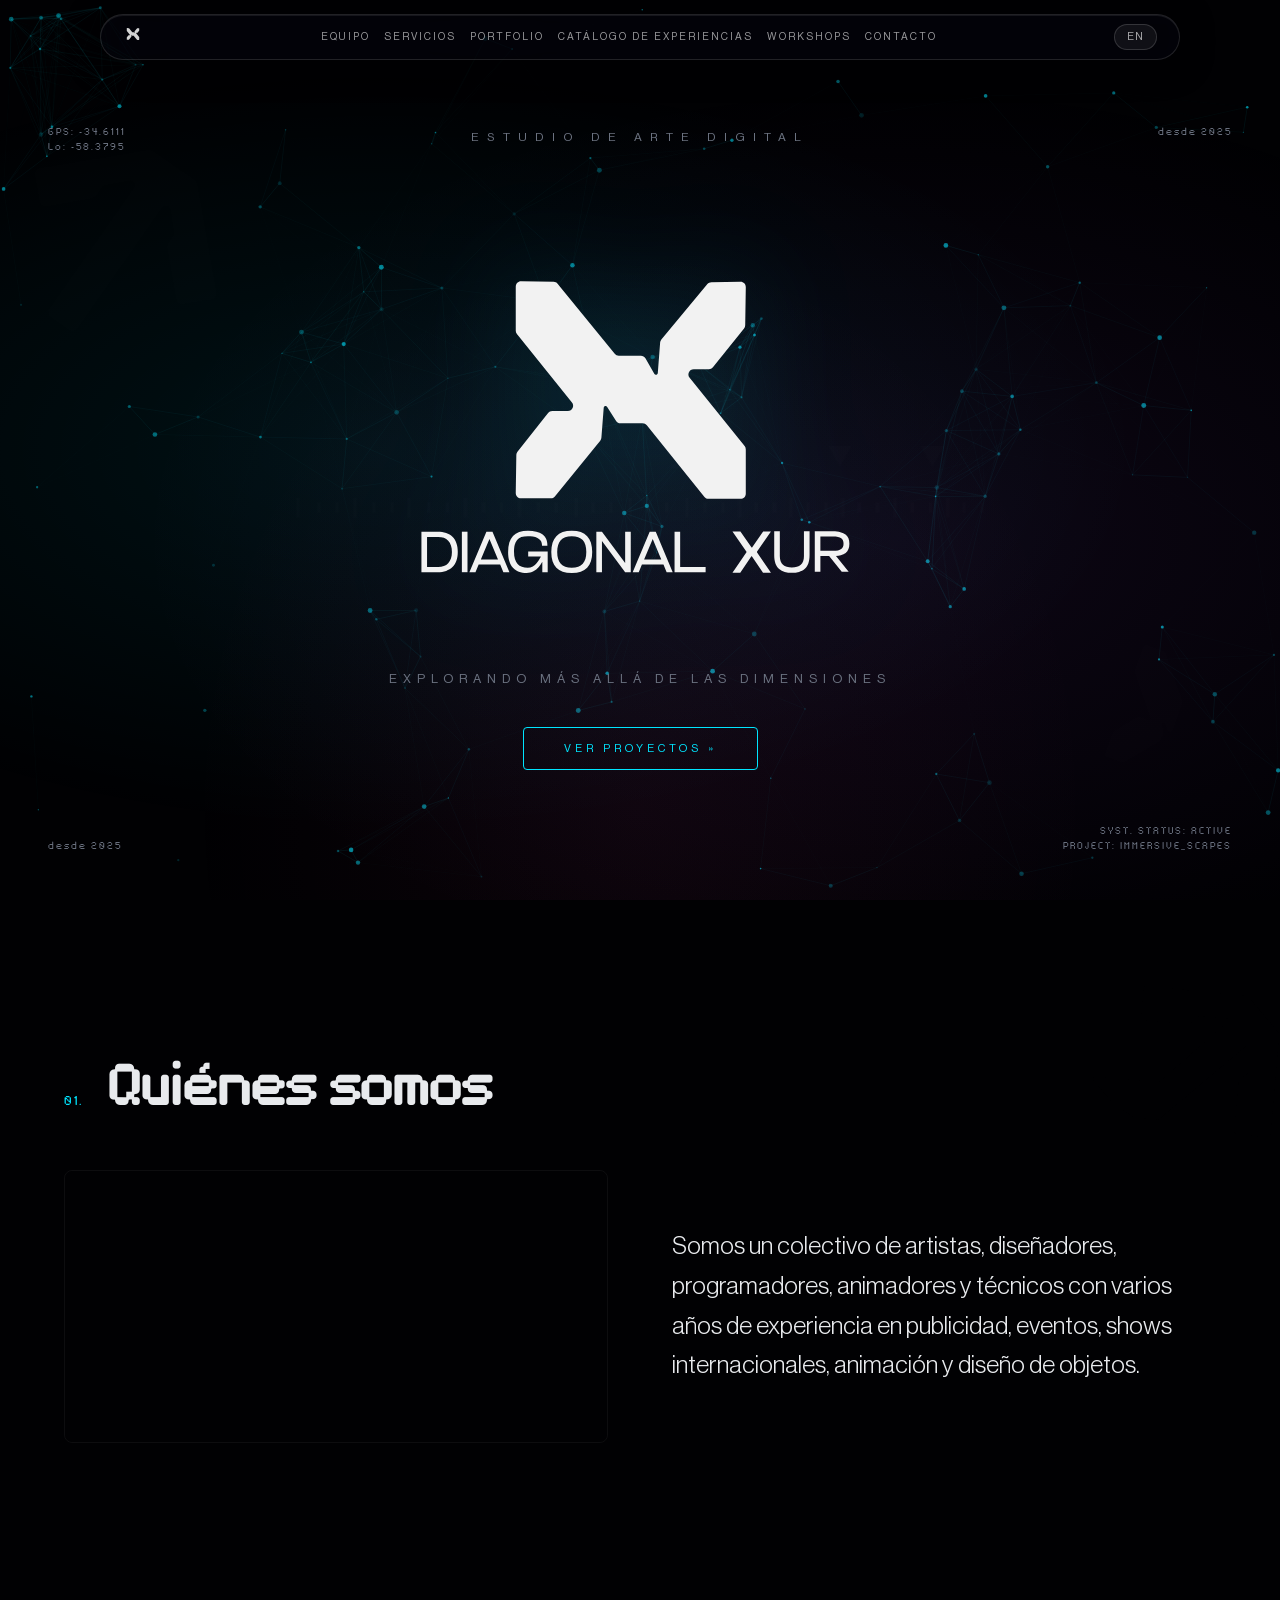
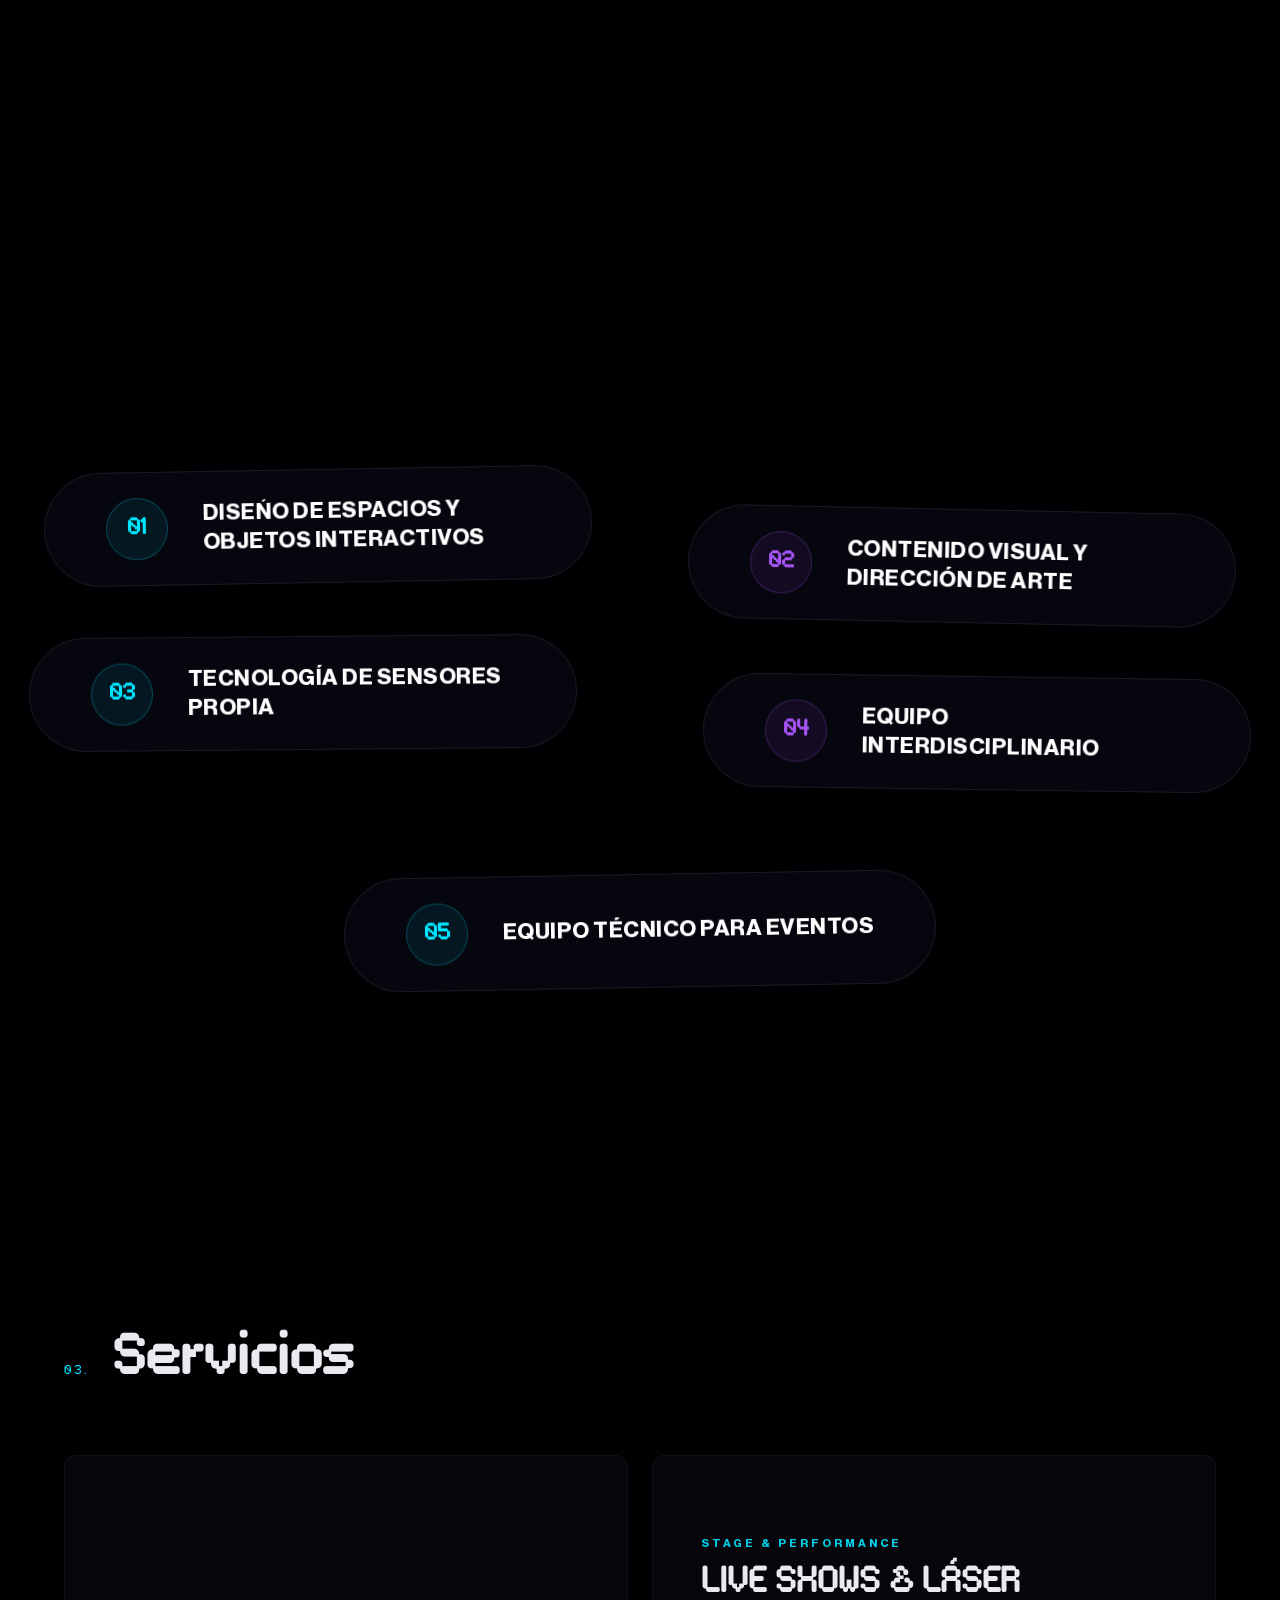
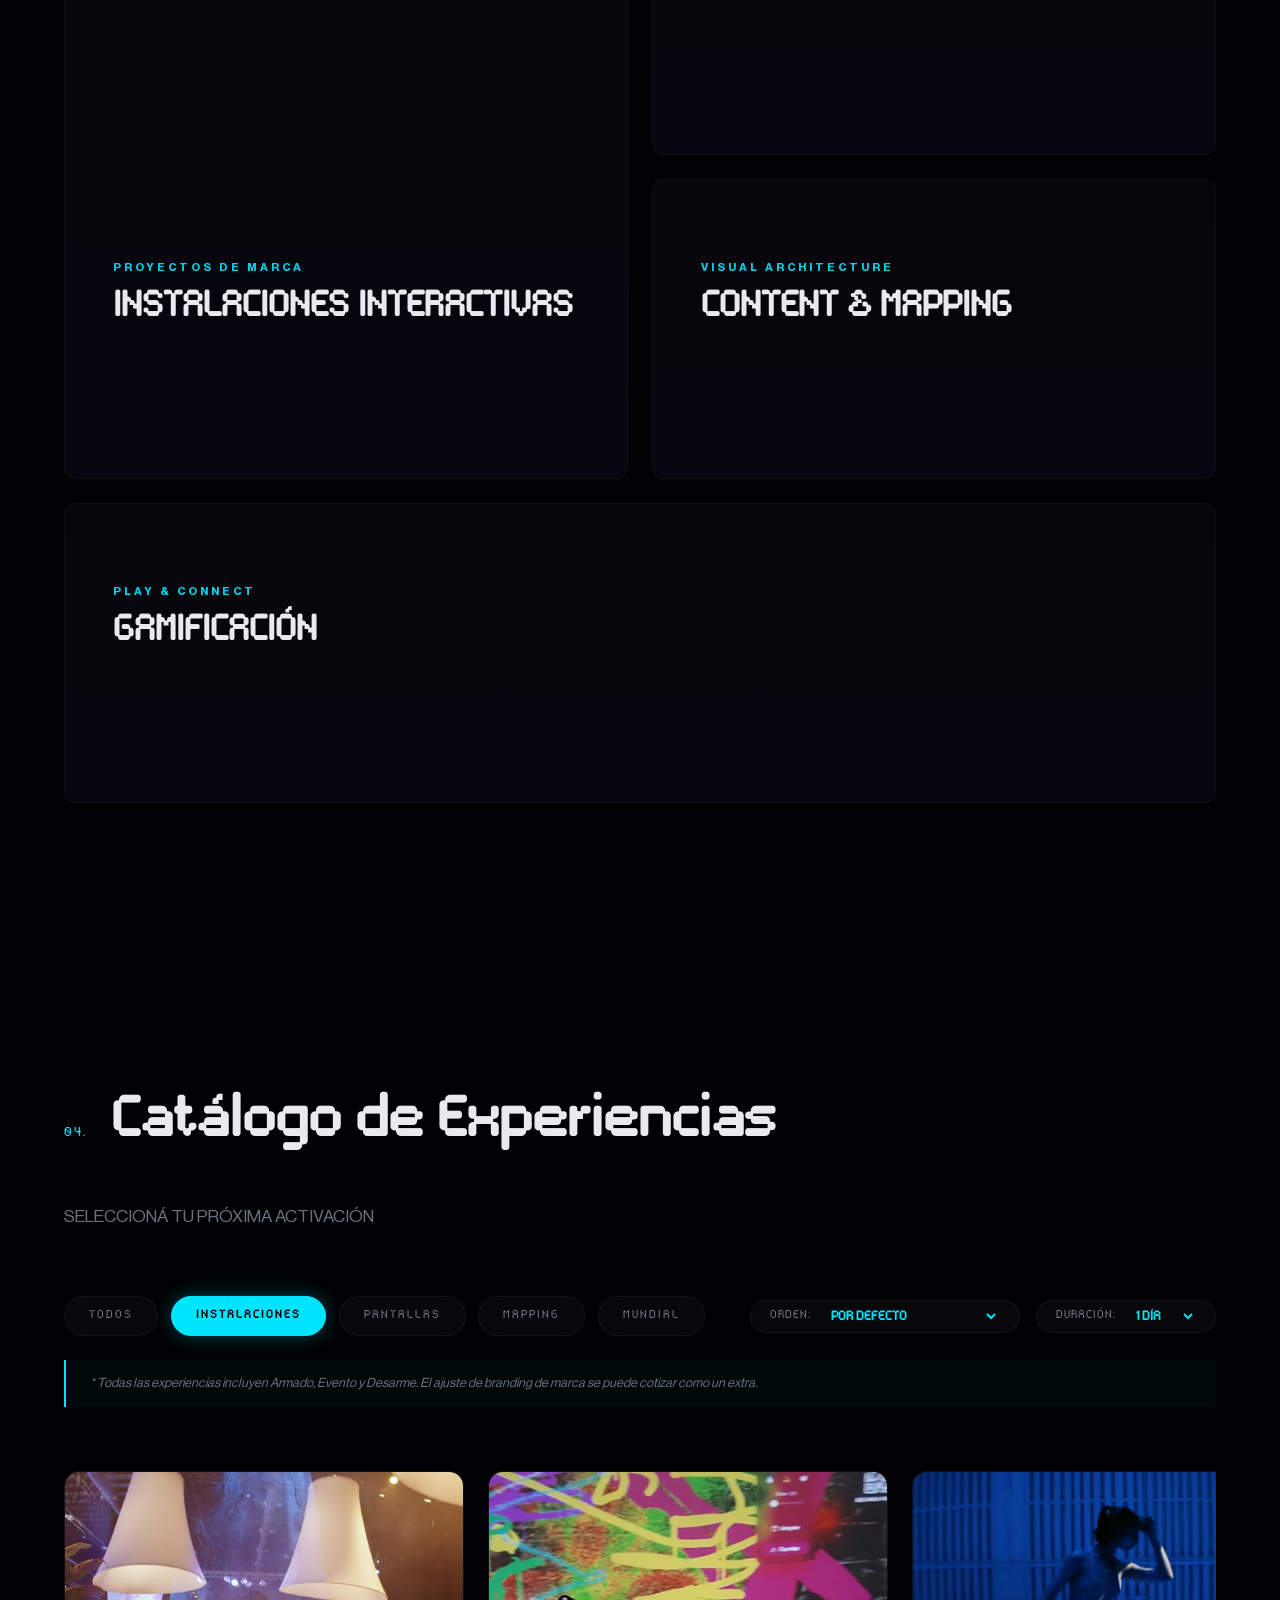
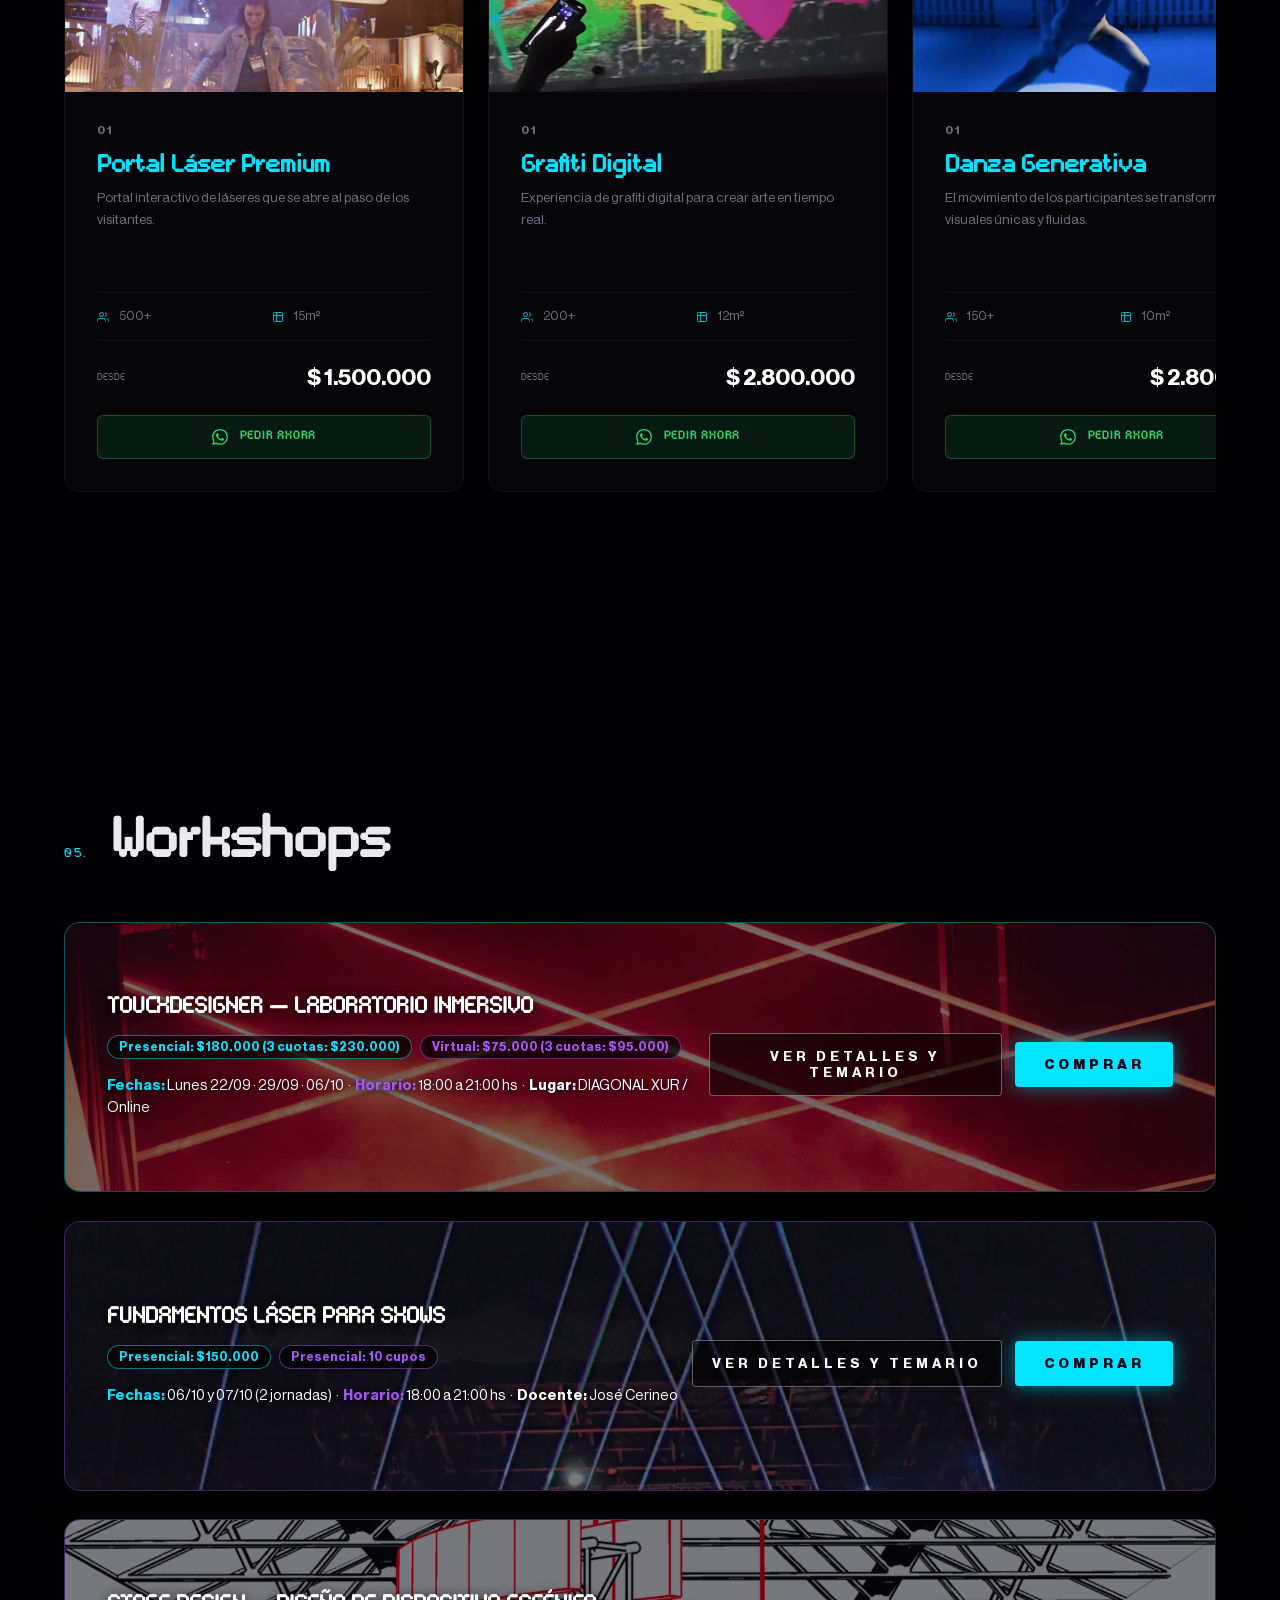
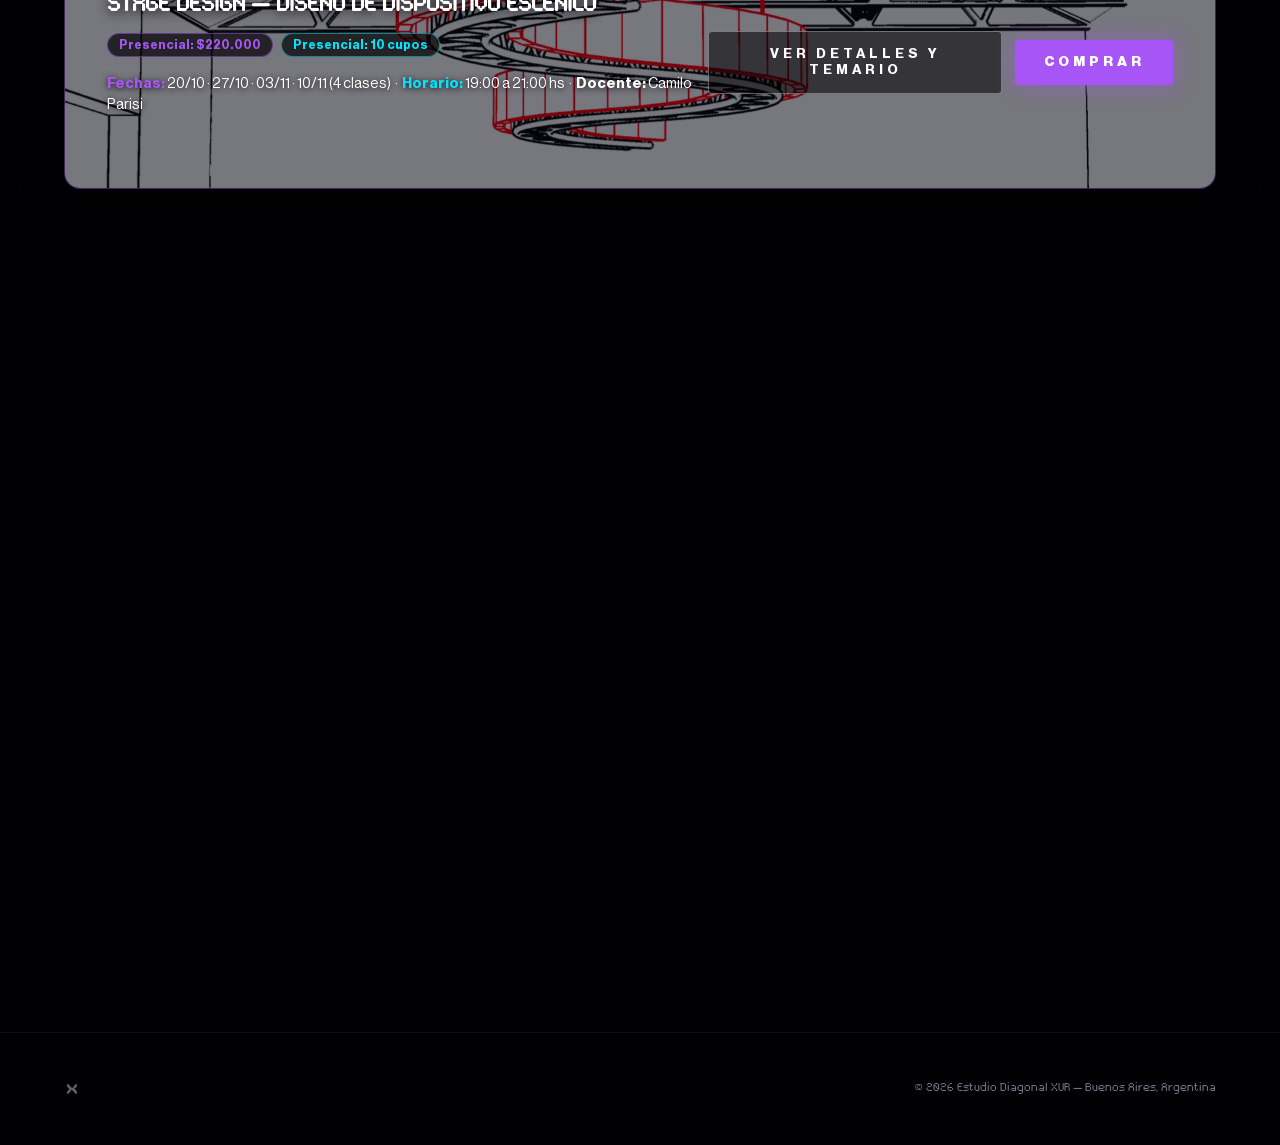
==== index.html @ adb9a9f6 "Redirect /workshops to main #workshops section and update payment & gallery details" ====
<!DOCTYPE html>
<html lang="es">
<head>
    <meta charset="UTF-8">
    <meta name="viewport" content="width=device-width, initial-scale=1.0, maximum-scale=1.0, user-scalable=no">
    <title>XUR | Estudio Diagonal 2026</title>
    <meta name="description" content="Estudio Diagonal XUR - Diseñamos experiencias inmersivas que integran arte, tecnología y luz.">
    <link rel="stylesheet" href="style.css">
    <!-- Lenis smooth scroll -->
    <script src="https://cdn.jsdelivr.net/npm/@studio-freight/lenis@1.0.42/dist/lenis.min.js"></script>
    <!-- GSAP + ScrollTrigger -->
    <script src="https://cdn.jsdelivr.net/npm/gsap@3.12.5/dist/gsap.min.js"></script>
    <script src="https://cdn.jsdelivr.net/npm/gsap@3.12.5/dist/ScrollTrigger.min.js"></script>
</head>
<body>
    <!-- Canvas de Partículas -->
    <canvas id="particles"></canvas>

    <!-- Botón oculto vista mobile (tecla M) -->
    <button id="mobile-preview-btn" title="Vista Mobile [M]" aria-label="Toggle mobile preview">📱</button>

    <!-- Navbar Glass -->
    <nav class="navbar">
        <a href="#hero" class="nav-logo">
            <img src="/assets/logo-xur.svg" alt="XUR" class="nav-logo-img">
        </a>
        <div class="nav-links" id="nav-links">
            <a href="#quienes-somos" data-i18n="nav-about">Quiénes somos</a>
            <a href="#que-hacemos" data-i18n="nav-services">Servicios</a>
            <a href="#servicios-detail" data-i18n="nav-portfolio">Portfolio</a>
            <a href="#catalogo" data-i18n="catalog-title">Catálogo</a>
            <a href="#workshops" data-i18n="nav-workshops">Workshops</a>
            <a href="#contacto" data-i18n="nav-contact">Contacto</a>
        </div>
        <div class="nav-right">
            <button id="lang-btn" class="lang-btn">EN</button>
            <button class="hamburger" id="hamburger" aria-label="Menú">
                <span></span><span></span><span></span>
            </button>
        </div>
    </nav>

    <!-- HERO -->
    <header class="hero" id="hero">
        <div class="hero-overlay"></div>
        <!-- Grafismos decorativos -->
        <img src="assets/grafismos/diagonal logos-elementos blanco-05.png" class="grafismo grafismo-hero-tl" alt="" aria-hidden="true">
        <img src="assets/grafismos/diagonal logos-elementos blanco-08.png" class="grafismo grafismo-hero-br" alt="" aria-hidden="true">
        <img src="assets/grafismos/diagonal logos-elementos blanco-10.png" class="grafismo grafismo-hero-ruler" alt="" aria-hidden="true">
        <div class="hero-hud top-left">
            <span class="hud-label">GPS: -34.6111</span>
            <span class="hud-label">Lo: -58.3795</span>
        </div>
        <div class="hero-hud top-right">
            <span class="hud-label">desde 2025</span>
        </div>
        <div class="hero-center">
            <span class="hero-subtitle" data-i18n="hero-subtitle">DIGITAL ART STUDIO</span>
            <img src="assets/logos-xur-blanco-02.svg" alt="XUR Logo" class="hero-logo">
            <p class="hero-tagline" data-i18n="hero-tagline">EXPLORING BEYOND DIMENSIONS</p>
            <a href="#quienes-somos" class="cta-btn" data-i18n="hero-cta">VER PROYECTOS »</a>
        </div>
        <div class="hero-hud bottom-left">
            <span class="hud-label">desde 2025</span>
        </div>
        <div class="hero-hud bottom-right">
            <span class="hud-label">SYST. STATUS: ACTIVE</span>
            <span class="hud-label">PROJECT: IMMERSIVE_SCAPES</span>
        </div>
    </header>

    <!-- 01. QUIENES SOMOS -->
    <section id="quienes-somos" class="reveal" style="position:relative; overflow:hidden;">
        <img src="assets/grafismos/diagonal logos-elementos blanco-06.png" class="grafismo grafismo-section-tr" alt="" aria-hidden="true">
        <div class="section-header">
            <span class="section-num">01.</span>
            <h2 data-i18n="team-title">Quiénes somos</h2>
        </div>
        <div class="team-hero">
            <video src="/assets/video/ARMADO DIAGONAL XUR_LA RURAL_2-min.mp4" autoplay loop muted playsinline class="team-photo"></video>
            <div class="team-intro">
                <p class="section-intro" data-i18n="team-intro">Somos un colectivo de artistas, diseñadores, programadores, animadores y técnicos con varios años de experiencia en publicidad, eventos, shows internacionales, animación y diseño de objetos.</p>
            </div>
        </div>

    </section>

    <!-- 02. QUÉ HACEMOS -->
    <section id="que-hacemos" class="reveal" style="position:relative; overflow:hidden;">
        <img src="assets/grafismos/diagonal logos-elementos blanco-07.png" class="grafismo grafismo-section-bl" alt="" aria-hidden="true">
        <div class="section-header">
            <span class="section-num">02.</span>
            <h2 data-i18n="what-title">Qué hacemos</h2>
        </div>
        <p class="large-statement" style="max-width: 850px; font-size: 1.15rem; line-height: 1.6; color: #ddd; margin-bottom: 2.2rem;" data-i18n="what-statement">Diseñamos y desarrollamos experiencias inmersivas que integran arte, tecnología y luz, transformando la percepción del espacio y generando interacción significativa con el público.</p>

        <style>
            .capabilities-grid {
                display: grid;
                grid-template-columns: repeat(2, 1fr);
                gap: 4rem 3.5rem;
                max-width: 1300px;
                margin-top: 4.5rem;
                padding-bottom: 3.5rem;
            }

            .cap-card {
                position: relative;
                background: rgba(12, 12, 28, 0.5);
                border: 1px solid rgba(255, 255, 255, 0.08);
                border-radius: 100px;
                padding: 1.55rem 3.8rem;
                display: flex;
                align-items: center;
                gap: 2.2rem;
                overflow: hidden;
                backdrop-filter: blur(12px);
                transition: transform 0.5s cubic-bezier(0.16, 1, 0.3, 1), border-color 0.4s ease, box-shadow 0.4s ease;
                cursor: default;
                box-shadow: 0 8px 32px rgba(0, 0, 0, 0.3);
                width: fit-content;
                max-width: 100%;
            }

            /* 2 - 2 - 1 grid alignment */
            .cap-card:nth-child(odd):not(:nth-child(5)) {
                justify-self: end;
            }
            .cap-card:nth-child(even) {
                justify-self: start;
            }
            .cap-card:nth-child(5) {
                grid-column: span 2;
                justify-self: center;
            }

            /* Scattered organic offsets with more spacing */
            .cap-card:nth-child(1) {
                transform: translateX(-20px) translateY(-15px) rotate(-1deg);
            }
            .cap-card:nth-child(2) {
                transform: translateX(20px) translateY(25px) rotate(1.2deg);
            }
            .cap-card:nth-child(3) {
                transform: translateX(-35px) translateY(-25px) rotate(-0.5deg);
            }
            .cap-card:nth-child(4) {
                transform: translateX(35px) translateY(15px) rotate(0.8deg);
            }
            .cap-card:nth-child(5) {
                transform: translateY(35px) rotate(-1deg);
            }

            /* Scanner line sweep effect */
            .cap-card::before {
                content: '';
                position: absolute;
                top: 0;
                left: -100%;
                width: 100%;
                height: 100%;
                background: linear-gradient(90deg, transparent, rgba(0, 229, 255, 0.18), transparent);
                transition: left 0.7s ease;
            }

            .cap-card:hover::before {
                left: 100%;
            }

            .cap-card:hover {
                transform: translateY(-20px) scale(1.03) rotate(0deg) !important;
                border-color: rgba(0, 229, 255, 0.45);
                box-shadow: 0 15px 35px rgba(0, 229, 255, 0.18), inset 0 0 15px rgba(0, 229, 255, 0.05);
                z-index: 10;
            }

            .cap-card:nth-child(even):hover {
                border-color: rgba(168, 85, 247, 0.45);
                box-shadow: 0 15px 35px rgba(168, 85, 247, 0.18), inset 0 0 15px rgba(168, 85, 247, 0.05);
            }

            .cap-num {
                font-family: var(--font-mono);
                font-size: 1.4rem;
                font-weight: 700;
                color: #00e5ff;
                width: 62px;
                height: 62px;
                border-radius: 50%;
                background: rgba(0, 229, 255, 0.08);
                border: 1px solid rgba(0, 229, 255, 0.25);
                display: flex;
                align-items: center;
                justify-content: center;
                flex-shrink: 0;
                transition: transform 0.3s ease, background 0.3s ease;
            }

            .cap-card:nth-child(even) .cap-num {
                color: #a855f7;
                background: rgba(168, 85, 247, 0.08);
                border-color: rgba(168, 85, 247, 0.25);
            }

            .cap-card:hover .cap-num {
                transform: scale(1.1);
            }

            .cap-text {
                font-size: 1.4rem;
                font-weight: 600;
                color: #ffffff;
                letter-spacing: 0.5px;
                text-transform: uppercase;
                line-height: 1.3;
                z-index: 1;
            }

            .cap-icon-glow {
                position: absolute;
                right: -20px;
                bottom: -20px;
                width: 80px;
                height: 80px;
                border-radius: 50%;
                background: radial-gradient(circle, rgba(0,229,255,0.15) 0%, transparent 70%);
                opacity: 0;
                transition: opacity 0.4s ease;
                pointer-events: none;
            }

            .cap-card:hover .cap-icon-glow {
                opacity: 1;
            }

            @media (max-width: 768px) {
                .capabilities-grid {
                    display: flex;
                    flex-direction: column;
                    align-items: stretch;
                    gap: 1.2rem;
                }
                .cap-card {
                    transform: none !important;
                    border-radius: 30px;
                    padding: 1.1rem 1.8rem;
                    width: auto !important;
                    justify-self: auto !important;
                }
                .cap-card:hover {
                    transform: translateY(-4px) !important;
                }
            }
        </style>

        <div class="capabilities-grid">
            <div class="cap-card">
                <span class="cap-num">01</span>
                <span class="cap-text" data-i18n="cap-1-title">Diseño de espacios y objetos interactivos</span>
                <div class="cap-icon-glow"></div>
            </div>
            <div class="cap-card">
                <span class="cap-num">02</span>
                <span class="cap-text" data-i18n="cap-2-title">Contenido visual y dirección de arte</span>
                <div class="cap-icon-glow" style="background: radial-gradient(circle, rgba(168,85,247,0.2) 0%, transparent 70%);"></div>
            </div>
            <div class="cap-card">
                <span class="cap-num">03</span>
                <span class="cap-text" data-i18n="cap-3-title">Tecnología de sensores propia</span>
                <div class="cap-icon-glow"></div>
            </div>
            <div class="cap-card">
                <span class="cap-num">04</span>
                <span class="cap-text" data-i18n="cap-5-title">Equipo interdisciplinario</span>
                <div class="cap-icon-glow" style="background: radial-gradient(circle, rgba(168,85,247,0.2) 0%, transparent 70%);"></div>
            </div>
            <div class="cap-card">
                <span class="cap-num">05</span>
                <span class="cap-text" data-i18n="cap-6-title">Equipo técnico para eventos</span>
                <div class="cap-icon-glow"></div>
            </div>
        </div>
    </section>

    <!-- 03. SERVICIOS (BENTO GRID) -->
    <section id="servicios-detail" class="reveal" style="position:relative; overflow:hidden;">
        <img src="assets/grafismos/diagonal logos-elementos blanco-05.png" class="grafismo grafismo-section-tr" alt="" aria-hidden="true">
        <div class="section-header">
            <span class="section-num">03.</span>
            <h2 data-i18n="services-title">Servicios</h2>
        </div>
        
        <div class="services-bento">
            <!-- Item 1: Experiencias Interactivas (Large) -->
            <div class="bento-card bento-large interactive-bg" data-project="interactiva">
                <div class="bento-content">
                    <span class="bento-tag" data-i18n="bento-1-tag">PROYECTOS DE MARCA</span>
                    <h3 data-i18n="bento-1-title">INSTALACIONES<br>INTERACTIVAS</h3>
                    <p data-i18n="bento-1-desc">Tótems, pisos sensibles y gamificación para activaciones de alto impacto.</p>
                </div>
                <div class="bento-media">
                    <video src="/assets/video/sevicios/Instalaciones Interactivas/EVENTO DIAGONAL XUR_LA RURAL-min.mp4" autoplay loop muted playsinline></video>
                </div>
            </div>

            <!-- Item 2: Live Shows (Medium) -->
            <div class="bento-card live-bg" data-project="live">
                <div class="bento-content">
                    <span class="bento-tag" data-i18n="bento-2-tag">STAGE & PERFORMANCE</span>
                    <h3 data-i18n="bento-2-title">LIVE SHOWS & LÁSER</h3>
                    <p data-i18n="bento-2-desc">VJ Sets, shows de láser sincronizado y estructuras cinéticas.</p>
                </div>
                <div class="bento-media">
                    <video src="/assets/video/sevicios/wow momet sincro laser AV/07_SL_03-min.mp4" autoplay loop muted playsinline></video>
                </div>
            </div>

            <!-- Item 3: Content Design (Medium) -->
            <div class="bento-card content-bg" data-project="mapping">
                <div class="bento-content">
                    <span class="bento-tag" data-i18n="bento-3-tag">VISUAL ARCHITECTURE</span>
                    <h3 data-i18n="bento-3-title">CONTENT & MAPPING</h3>
                    <p data-i18n="bento-3-desc">Dirección de arte y 3D Mapping sobre superficies complejas.</p>
                </div>
                <div class="bento-media">
                    <video src="/assets/video/sevicios/Mapping/04_M_01-min.mp4" autoplay loop muted playsinline></video>
                </div>
            </div>

            <!-- Item 4: Gamificación (Wide) -->
            <div class="bento-card bento-wide games-bg" data-project="games">
                <div class="bento-content">
                    <span class="bento-tag" data-i18n="bento-4-tag">PLAY & CONNECT</span>
                    <h3 data-i18n="bento-4-title">GAMIFICACIÓN</h3>
                    <p data-i18n="bento-4-desc">Juegos interactivos y dinámicas de competencia para marcas.</p>
                </div>
                <div class="bento-media">
                    <video src="/assets/video/sevicios/Juegos interactivos  gamificación/06_JI_02-min.mp4" autoplay loop muted playsinline></video>
                </div>
            </div>
        </div>

        <!-- Moodboard moved to end of document -->

    </section>

    <!-- 04. CATALOGO -->
    <section id="catalogo" class="catalog-section reveal">
        <div class="section-header">
            <span class="section-num">04.</span>
            <h2 data-i18n="catalog-title">Catálogo de Experiencias</h2>
        </div>
        <p class="section-intro" data-i18n="catalog-subtitle">SELECCIONÁ TU PRÓXIMA ACTIVACIÓN</p>
        
        <div class="catalog-controls">
            <div class="filter-group">
                <button class="filter-btn" data-filter="all">TODOS</button>
                <button class="filter-btn active" data-filter="01">INSTALACIONES</button>
                <button class="filter-btn" data-filter="03">PANTALLAS</button>
                <button class="filter-btn" data-filter="04">MAPPING</button>
                <button class="filter-btn" data-filter="mundial">MUNDIAL</button>
            </div>
            
            <div class="controls-right" style="display: flex; gap: 1rem; align-items: center; flex-wrap: wrap;">
                <div class="duration-control">
                    <label for="catalog-sort-select">ORDEN:</label>
                    <select id="catalog-sort-select" class="days-select">
                        <option value="default">POR DEFECTO</option>
                        <option value="popular">MÁS SOLICITADAS</option>
                        <option value="price-asc">PRECIO: DE MENOR A MAYOR</option>
                    </select>
                </div>
                <div class="duration-control">
                    <label for="catalog-days-select">DURACIÓN:</label>
                    <select id="catalog-days-select" class="days-select">
                        <option value="1">1 DÍA</option>
                        <option value="2">2 DÍAS</option>
                        <option value="3">3 DÍAS</option>
                        <option value="4">4 DÍAS</option>
                        <option value="5">5 DÍAS</option>
                        <option value="99">+5 DÍAS</option>
                    </select>
                </div>
            </div>
        </div>

        <div class="catalog-disclaimer">
            <p>* Todas las experiencias incluyen Armado, Evento y Desarme. El ajuste de branding de marca se puede cotizar como un extra.</p>
        </div>
        
        <div class="catalog-grid" id="catalog-render-grid">
            <!-- Poblamiento dinámico desde app.js -->
        </div>
    </section>

    <!-- 05. WORKSHOPS -->
    <section id="workshops" class="reveal">
        <div class="section-header">
            <span class="section-num">05.</span>
            <h2 data-i18n="workshops-title">Workshops</h2>
        </div>
        
        <style>
            .bento-workshops {
                display: flex;
                flex-direction: column;
                gap: 1.8rem;
                margin-top: 2rem;
            }
            .bento-card-item {
                position: relative;
                overflow: hidden;
                display: flex;
                flex-direction: row;
                justify-content: space-between;
                align-items: center;
                width: 100%;
                min-height: 270px;
                border-radius: 16px;
                background: rgba(10, 10, 26, 0.8);
                backdrop-filter: blur(12px);
                padding: 2.2rem 2.6rem;
                transition: transform 0.3s ease, border-color 0.3s ease, box-shadow 0.3s ease;
            }
            .bento-card-item:hover {
                transform: translateY(-4px);
            }
            .bento-prox-bg {
                position: absolute;
                top: 0;
                left: 0;
                width: 100%;
                height: 100%;
                background-size: cover;
                background-position: center;
                background-repeat: no-repeat;
                opacity: 0.45;
                z-index: 0;
                transition: opacity 0.4s ease, transform 0.5s ease;
            }
            .bento-card-item:hover .bento-prox-bg {
                opacity: 0.65;
                transform: scale(1.03);
            }
            .bento-card-content {
                position: relative;
                z-index: 2;
                display: flex;
                flex-direction: column;
                gap: 0.6rem;
                max-width: 68%;
            }
            .bento-card-footer {
                position: relative;
                z-index: 2;
                display: flex;
                gap: 0.8rem;
                align-items: center;
                min-width: 320px;
            }
            @media (max-width: 860px) {
                .bento-card-item {
                    flex-direction: column;
                    align-items: flex-start;
                    gap: 1.2rem;
                    padding: 1.5rem;
                    min-height: auto;
                }
                .bento-card-content {
                    max-width: 100%;
                }
                .bento-card-footer {
                    width: 100%;
                    min-width: unset;
                    flex-direction: column;
                }
                .bento-card-footer button {
                    width: 100%;
                }
            }
        </style>
        <div class="bento-workshops">

            <!-- Workshop 1 — TOUCHDESIGNER V2 -->
            <div class="team-card bento-card-item" style="border: 1px solid rgba(0,229,255,0.35); box-shadow: 0 12px 35px rgba(0,0,0,0.6);">
                <div class="card-glow" style="background: radial-gradient(circle at center, rgba(0,229,255,0.22) 0%, transparent 70%);"></div>
                <div class="bento-prox-bg" style="background-image: url('/assets/Material_workshop/workshop Touchdesigner/DISTORXION_MUTEK_04102025_@mirulucena-32-min.jpg');"></div>

                <div class="bento-card-content">
                    <h3 style="margin-bottom: 0.2rem; font-size: 1.4rem; line-height: 1.2; color: #ffffff; text-shadow: 0 2px 12px rgba(0,0,0,0.95); font-weight: 800;">TOUCHDESIGNER — LABORATORIO INMERSIVO</h3>
                    <div style="display: flex; gap: 0.5rem; flex-wrap: wrap; margin-bottom: 0.4rem;">
                        <span style="font-size: 0.76rem; padding: 0.25rem 0.7rem; border-radius: 20px; border: 1px solid rgba(0,229,255,0.5); color: #00e5ff; background: rgba(0,0,0,0.7); font-weight: 600;">Presencial: $180.000 (3 cuotas: $230.000)</span>
                        <span style="font-size: 0.76rem; padding: 0.25rem 0.7rem; border-radius: 20px; border: 1px solid rgba(168,85,247,0.5); color: #a855f7; background: rgba(0,0,0,0.7); font-weight: 600;">Virtual: $75.000 (3 cuotas: $95.000)</span>
                    </div>
                    <p style="font-size: 0.9rem; color: #ffffff; text-shadow: 0 1px 6px rgba(0,0,0,0.95); line-height: 1.5; margin: 0;">
                        <strong style="color: #00e5ff;">Fechas:</strong> Lunes 22/09 · 29/09 · 06/10 &nbsp;·&nbsp; <strong style="color: #a855f7;">Horario:</strong> 18:00 a 21:00 hs &nbsp;·&nbsp; <strong style="color: #ffffff;">Lugar:</strong> DIAGONAL XUR / Online
                    </p>
                </div>

                <div class="bento-card-footer">
                    <button onclick="document.getElementById('workshop-td2-modal').style.display='flex'; document.body.style.overflow='hidden';" class="cta-btn" style="flex: 1; text-align: center; padding: 0.9rem 1.2rem; font-size: 0.85rem; cursor: pointer; border: 1px solid rgba(255,255,255,0.35); background: rgba(0,0,0,0.55); color: #ffffff; font-weight: 600;">VER DETALLES Y TEMARIO</button>
                    <button onclick="abrirInscripcion('presencial');" class="cta-btn" style="padding: 0.9rem 1.8rem; background: #00e5ff; color: #08081a; font-weight: 800; font-size: 0.85rem; border: none; cursor: pointer; box-shadow: 0 0 20px rgba(0,229,255,0.5);">
                        COMPRAR
                    </button>
                </div>
            </div>

            <!-- Workshop 2 — FUNDAMENTOS LÁSER PARA SHOWS -->
            <div class="team-card bento-card-item" style="border: 1px solid rgba(168,85,247,0.35); box-shadow: 0 12px 35px rgba(0,0,0,0.6);">
                <div class="card-glow" style="background: radial-gradient(circle at center, rgba(168,85,247,0.22) 0%, transparent 70%);"></div>
                <div class="bento-prox-bg" style="background-image: url('/assets/Material_workshop/seleccion laser/IMG-20260213-WA0054-min.jpeg');"></div>

                <div class="bento-card-content">
                    <h3 style="margin-bottom: 0.2rem; font-size: 1.4rem; line-height: 1.2; color: #ffffff; text-shadow: 0 2px 12px rgba(0,0,0,0.95); font-weight: 800;">FUNDAMENTOS LÁSER PARA SHOWS</h3>
                    <div style="display: flex; gap: 0.5rem; flex-wrap: wrap; margin-bottom: 0.4rem;">
                        <span style="font-size: 0.76rem; padding: 0.25rem 0.7rem; border-radius: 20px; border: 1px solid rgba(0,229,255,0.5); color: #00e5ff; background: rgba(0,0,0,0.7); font-weight: 600;">Presencial: $150.000</span>
                        <span style="font-size: 0.76rem; padding: 0.25rem 0.7rem; border-radius: 20px; border: 1px solid rgba(168,85,247,0.5); color: #a855f7; background: rgba(0,0,0,0.7); font-weight: 600;">Presencial: 10 cupos</span>
                    </div>
                    <p style="font-size: 0.9rem; color: #ffffff; text-shadow: 0 1px 6px rgba(0,0,0,0.95); line-height: 1.5; margin: 0;">
                        <strong style="color: #00e5ff;">Fechas:</strong> 06/10 y 07/10 (2 jornadas) &nbsp;·&nbsp; <strong style="color: #a855f7;">Horario:</strong> 18:00 a 21:00 hs &nbsp;·&nbsp; <strong style="color: #ffffff;">Docente:</strong> José Cerineo
                    </p>
                </div>

                <div class="bento-card-footer">
                    <button onclick="document.getElementById('workshop-laser-modal').style.display='flex'; document.body.style.overflow='hidden';" class="cta-btn" style="flex: 1; text-align: center; padding: 0.9rem 1.2rem; font-size: 0.85rem; cursor: pointer; border: 1px solid rgba(255,255,255,0.35); background: rgba(0,0,0,0.55); color: #ffffff; font-weight: 600;">VER DETALLES Y TEMARIO</button>
                    <button onclick="abrirInscripcion('presencial', 'laser');" class="cta-btn" style="padding: 0.9rem 1.8rem; background: #00e5ff; color: #08081a; font-weight: 800; font-size: 0.85rem; border: none; cursor: pointer; box-shadow: 0 0 20px rgba(0,229,255,0.5);">
                        COMPRAR
                    </button>
                </div>
            </div>

            <!-- Workshop 3 — STAGE DESIGN -->
            <div class="team-card bento-card-item" style="border: 1px solid rgba(168,85,247,0.35); box-shadow: 0 12px 35px rgba(0,0,0,0.6);">
                <div class="card-glow" style="background: radial-gradient(circle at center, rgba(168,85,247,0.22) 0%, transparent 70%);"></div>
                <div class="bento-prox-bg" style="background-image: url('/assets/Captura_StageDesign.png');"></div>

                <div class="bento-card-content">
                    <h3 style="margin-bottom: 0.2rem; font-size: 1.4rem; line-height: 1.2; color: #ffffff; text-shadow: 0 2px 12px rgba(0,0,0,0.95); font-weight: 800;">STAGE DESIGN — DISEÑO DE DISPOSITIVO ESCÉNICO</h3>
                    <div style="display: flex; gap: 0.5rem; flex-wrap: wrap; margin-bottom: 0.4rem;">
                        <span style="font-size: 0.76rem; padding: 0.25rem 0.7rem; border-radius: 20px; border: 1px solid rgba(168,85,247,0.5); color: #a855f7; background: rgba(0,0,0,0.7); font-weight: 600;">Presencial: $220.000</span>
                        <span style="font-size: 0.76rem; padding: 0.25rem 0.7rem; border-radius: 20px; border: 1px solid rgba(0,229,255,0.5); color: #00e5ff; background: rgba(0,0,0,0.7); font-weight: 600;">Presencial: 10 cupos</span>
                    </div>
                    <p style="font-size: 0.9rem; color: #ffffff; text-shadow: 0 1px 6px rgba(0,0,0,0.95); line-height: 1.5; margin: 0;">
                        <strong style="color: #a855f7;">Fechas:</strong> 20/10 · 27/10 · 03/11 · 10/11 (4 clases) &nbsp;·&nbsp; <strong style="color: #00e5ff;">Horario:</strong> 19:00 a 21:00 hs &nbsp;·&nbsp; <strong style="color: #ffffff;">Docente:</strong> Camilo Parisi
                    </p>
                </div>

                <div class="bento-card-footer">
                    <button onclick="document.getElementById('workshop-stagedesign-modal').style.display='flex'; document.body.style.overflow='hidden';" class="cta-btn" style="flex: 1; text-align: center; padding: 0.9rem 1.2rem; font-size: 0.85rem; cursor: pointer; border: 1px solid rgba(255,255,255,0.35); background: rgba(0,0,0,0.55); color: #ffffff; font-weight: 600;">VER DETALLES Y TEMARIO</button>
                    <button onclick="abrirInscripcion('presencial', 'stagedesign');" class="cta-btn" style="padding: 0.9rem 1.8rem; background: #a855f7; color: #ffffff; font-weight: 800; font-size: 0.85rem; border: none; cursor: pointer; box-shadow: 0 0 20px rgba(168,85,247,0.5);">
                        COMPRAR
                    </button>
                </div>
            </div>

        </div>

        </div>
    </section>

    <!-- Modal Workshop TD v2 -->
    <div id="workshop-td2-modal" style="display: none; position: fixed; top: 0; left: 0; width: 100vw; height: 100vh; background: rgba(0,0,0,0.88); z-index: 99999; backdrop-filter: blur(12px); justify-content: center; align-items: center; padding: 1rem;">
        <div style="background: rgba(10,10,28,0.97); border: 1px solid rgba(255,255,255,0.1); border-radius: 14px; max-width: 1100px; width: 100%; max-height: 92vh; overflow-y: auto; padding: 2.5rem; position: relative; box-shadow: 0 24px 60px rgba(0,0,0,0.6);">
            <button onclick="document.getElementById('workshop-td2-modal').style.display='none'; document.body.style.overflow='auto';" style="position: absolute; top: 1.5rem; right: 1.5rem; background: none; border: none; color: white; font-size: 2rem; cursor: pointer; line-height: 1; z-index: 10;">&times;</button>

            <div style="display: grid; grid-template-columns: repeat(auto-fit, minmax(320px, 1fr)); gap: 2.5rem;">

                <!-- Columna Izquierda: Info + Docentes + Galería + Mapa -->
                <div>
                    <div style="display: flex; gap: 0.4rem; flex-wrap: wrap; margin-bottom: 1rem;">
                        <span style="display: inline-block; padding: 0.2rem 0.6rem; border-radius: 4px; font-size: 0.72rem; font-weight: bold; letter-spacing: 1px; border: 1px solid rgba(0,229,255,0.5); color: #00e5ff; background: rgba(0,229,255,0.07);">PRESENCIAL</span>
                        <span style="display: inline-block; padding: 0.2rem 0.6rem; border-radius: 4px; font-size: 0.72rem; font-weight: bold; letter-spacing: 1px; border: 1px solid rgba(168,85,247,0.5); color: #a855f7; background: rgba(168,85,247,0.07);">VIRTUAL</span>
                        <span style="display: inline-block; padding: 0.2rem 0.6rem; border-radius: 4px; font-size: 0.72rem; font-weight: bold; letter-spacing: 1px; border: 1px solid rgba(255,200,0,0.4); color: #ffc800; background: rgba(255,200,0,0.07);">V2 — NUEVA EDICIÓN</span>
                    </div>
                    <h3 style="font-size: 1.8rem; margin-bottom: 0.5rem; color: white; font-weight: 800; line-height: 1.2;">TOUCHDESIGNER<br>LABORATORIO INMERSIVO</h3>
                    <p style="color: #aaa; margin-bottom: 1.5rem; font-size: 0.95rem; border-bottom: 1px solid rgba(255,255,255,0.1); padding-bottom: 1rem;">
                        <strong>Fechas:</strong> Lunes 22/09 · 29/09 · 06/10<br>
                        <strong>Horario:</strong> 18:00 a 21:00 hs (3hs por jornada)<br>
                        <strong>Lugar:</strong> DIAGONAL XUR / Online<br>
                        <strong>Cupos presencial:</strong> 15 · <strong>Cupos virtual:</strong> hasta 30
                    </p>

                    <!-- DESCRIPCIÓN DE DOCENTES (EN EL MISMO COLOR) -->
                    <div style="font-size: 0.92rem; color: #ddd; line-height: 1.6; margin-bottom: 2rem;">
                        <p style="margin-bottom: 1.2rem; color: #bbb;">
                            Segunda edición del Workshop presencial + virtual de TouchDesigner. Abrimos las puertas de nuestro laboratorio para explorar nuevas fronteras: además de los pilares de la primera edición, esta vez incorporamos control DMX y Pixel LED desde TouchDesigner.
                        </p>

                        <!-- Docente 1: EFFE.CINCO -->
                        <div style="background: rgba(0,229,255,0.04); border-left: 3px solid #00e5ff; padding: 1rem; border-radius: 0 8px 8px 0; margin-bottom: 1.2rem;">
                            <div style="font-weight: bold; color: #00e5ff; margin-bottom: 0.3rem; font-size: 0.95rem;">
                                EFFE.CINCO — <a href="https://www.instagram.com/effe.cinco/" target="_blank" style="color: #00e5ff; text-decoration: underline;">@effe.cinco</a>
                            </div>
                            <p style="color: #ccc; font-size: 0.88rem; line-height: 1.5; margin: 0;">
                                Facundo Marrazzo se desempeña como VJ y Artista visual, especializado en arte generativo y en la creación de experiencias audiovisuales interactivas. Su enfoque se centra en explorar nuevos medios y la tecnología, experimentando con materiales fluidos audio-reactivos y objetos 3D filosos y refractivos generados en tiempo real. Utiliza herramientas como TouchDesigner, Fotogrametria, Stable Diffusion, Depence, Madmapper, Ableton Live y Kinect, así como otros sensores, para intervenir los espacios y hacerlos interactivos.
                            </p>
                        </div>

                        <!-- Docente 2: MANUU_RAW -->
                        <div style="background: rgba(0,229,255,0.04); border-left: 3px solid #00e5ff; padding: 1rem; border-radius: 0 8px 8px 0; margin-bottom: 1.2rem;">
                            <div style="font-weight: bold; color: #00e5ff; margin-bottom: 0.3rem; font-size: 0.95rem;">
                                MANUU_RAW — <a href="https://www.instagram.com/manuu_raw/" target="_blank" style="color: #00e5ff; text-decoration: underline;">@manuu_raw</a>
                            </div>
                            <p style="color: #ccc; font-size: 0.88rem; line-height: 1.5; margin: 0;">
                                Manuel Benavidez también conocido como Manu Raw es artista multimedia, Vj y técnico audiovisual. Su enfoque artístico se basa en el uso innovador del programa TouchDesigner, tanto como recurso estético como herramienta fundamental para la creación de sus obras y para la sincronización de elementos visuales y lummnicos. Su área de interés abarca el diseño, iluminación y técnica de shows y presentaciones artísticas, destacándose por su habilidad para fusionar estos elementos de manera creativa.
                            </p>
                        </div>

                        <p style="font-size: 0.85rem; color: #888; font-style: italic;">
                            En <a href="https://distorxion.com.ar" target="_blank" style="color: #00ffff; text-decoration: underline;">Distorxion</a> creemos en la exploración constante de nuevas formas de integrar tecnología y creatividad.
                        </p>
                    </div>

                    <!-- GALERÍA INTERACTIVA (VISOR GRANDE + TIRA DE MINIATURAS HORIZONTAL) -->
                    <div style="margin-bottom: 2rem;">
                        <h4 style="color: white; font-size: 1rem; letter-spacing: 1px; text-transform: uppercase; margin-bottom: 0.8rem;">Galería de Referencia</h4>
                        
                        <!-- VISOR PRINCIPAL GRANDE (MINIMALISTA) -->
                        <div id="galeria-main-viewer" style="position: relative; width: 100%; height: 380px; background: #000; border-radius: 12px; overflow: hidden; border: 1px solid rgba(0,229,255,0.25); box-shadow: 0 0 30px rgba(0,0,0,0.8); margin-bottom: 0.8rem; display: flex; align-items: center; justify-content: center;">
                            <video id="galeria-main-video" src="/assets/Material_workshop/workshop Touchdesigner/MM5_F_1-min.mp4" autoplay loop muted playsinline style="width: 100%; height: 100%; object-fit: cover; cursor: pointer;" onclick="this.paused ? this.play() : this.pause();"></video>
                            <img id="galeria-main-img" src="" alt="Referencia" style="display: none; width: 100%; height: 100%; object-fit: cover;">
                        </div>

                        <!-- TIRA DE MINIATURAS HORIZONTAL -->
                        <div id="galeria-thumb-track" style="display: flex; gap: 0.6rem; overflow-x: auto; padding: 0.4rem 0.2rem; scrollbar-width: thin; scrollbar-color: #00e5ff rgba(255,255,255,0.05); -webkit-overflow-scrolling: touch;">
                            
                            <!-- Thumbnail Videos -->
                            <div class="galeria-thumb-item" onclick="setGaleriaMain('video', '/assets/Material_workshop/workshop Touchdesigner/MM5_F_1-min.mp4', this);" style="flex: 0 0 95px; height: 62px; border-radius: 6px; overflow: hidden; border: 2px solid #00e5ff; opacity: 1; cursor: pointer; position: relative; background: #000; transition: all 0.2s;">
                                <video src="/assets/Material_workshop/workshop Touchdesigner/MM5_F_1-min.mp4" muted style="width: 100%; height: 100%; object-fit: cover; pointer-events: none;"></video>
                                <span style="position: absolute; bottom: 3px; right: 4px; font-size: 0.6rem; background: rgba(0,0,0,0.7); color: #00e5ff; padding: 1px 3px; border-radius: 3px;">▶ VIDEO</span>
                            </div>
                            <div class="galeria-thumb-item" onclick="setGaleriaMain('video', '/assets/Material_workshop/workshop Touchdesigner/primervideo.mp4', this);" style="flex: 0 0 95px; height: 62px; border-radius: 6px; overflow: hidden; border: 1px solid rgba(255,255,255,0.15); opacity: 0.6; cursor: pointer; position: relative; background: #000; transition: all 0.2s;">
                                <video src="/assets/Material_workshop/workshop Touchdesigner/primervideo.mp4" muted style="width: 100%; height: 100%; object-fit: cover; pointer-events: none;"></video>
                                <span style="position: absolute; bottom: 3px; right: 4px; font-size: 0.6rem; background: rgba(0,0,0,0.7); color: #00e5ff; padding: 1px 3px; border-radius: 3px;">▶ VIDEO</span>
                            </div>

                            <div class="galeria-thumb-item" onclick="setGaleriaMain('video', '/assets/Material_workshop/workshop Touchdesigner/MM3-min.mp4', this);" style="flex: 0 0 95px; height: 62px; border-radius: 6px; overflow: hidden; border: 1px solid rgba(255,255,255,0.15); opacity: 0.6; cursor: pointer; position: relative; background: #000; transition: all 0.2s;">
                                <video src="/assets/Material_workshop/workshop Touchdesigner/MM3-min.mp4" muted style="width: 100%; height: 100%; object-fit: cover; pointer-events: none;"></video>
                                <span style="position: absolute; bottom: 3px; right: 4px; font-size: 0.6rem; background: rgba(0,0,0,0.7); color: #00e5ff; padding: 1px 3px; border-radius: 3px;">▶ VIDEO</span>
                            </div>
                            <div class="galeria-thumb-item" onclick="setGaleriaMain('video', '/assets/Material_workshop/workshop Touchdesigner/20260220_184633-min.mp4', this);" style="flex: 0 0 95px; height: 62px; border-radius: 6px; overflow: hidden; border: 1px solid rgba(255,255,255,0.15); opacity: 0.6; cursor: pointer; position: relative; background: #000; transition: all 0.2s;">
                                <video src="/assets/Material_workshop/workshop Touchdesigner/20260220_184633-min.mp4" muted style="width: 100%; height: 100%; object-fit: cover; pointer-events: none;"></video>
                                <span style="position: absolute; bottom: 3px; right: 4px; font-size: 0.6rem; background: rgba(0,0,0,0.7); color: #00e5ff; padding: 1px 3px; border-radius: 3px;">▶ VIDEO</span>
                            </div>

                            <!-- Thumbnail Fotos -->
                            <div class="galeria-thumb-item" onclick="setGaleriaMain('image', '/assets/Material_workshop/workshop Touchdesigner/DISTORXION_MUTEK_04102025_@mirulucena-17-min.jpg', this);" style="flex: 0 0 95px; height: 62px; border-radius: 6px; overflow: hidden; border: 1px solid rgba(255,255,255,0.15); opacity: 0.6; cursor: pointer; position: relative; transition: all 0.2s;">
                                <img src="/assets/Material_workshop/workshop Touchdesigner/DISTORXION_MUTEK_04102025_@mirulucena-17-min.jpg" alt="Mutek performance" style="width: 100%; height: 100%; object-fit: cover; pointer-events: none;">
                            </div>
                            <div class="galeria-thumb-item" onclick="setGaleriaMain('image', '/assets/Material_workshop/workshop Touchdesigner/DISTORXION_MUTEK_04102025_@mirulucena-32-min.jpg', this);" style="flex: 0 0 95px; height: 62px; border-radius: 6px; overflow: hidden; border: 1px solid rgba(255,255,255,0.15); opacity: 0.6; cursor: pointer; position: relative; transition: all 0.2s;">
                                <img src="/assets/Material_workshop/workshop Touchdesigner/DISTORXION_MUTEK_04102025_@mirulucena-32-min.jpg" alt="Mutek setup" style="width: 100%; height: 100%; object-fit: cover; pointer-events: none;">
                            </div>
                            <div class="galeria-thumb-item" onclick="setGaleriaMain('image', '/assets/Material_workshop/workshop Touchdesigner/MELLINO-07063-min.jpg', this);" style="flex: 0 0 95px; height: 62px; border-radius: 6px; overflow: hidden; border: 1px solid rgba(255,255,255,0.15); opacity: 0.6; cursor: pointer; position: relative; transition: all 0.2s;">
                                <img src="/assets/Material_workshop/workshop Touchdesigner/MELLINO-07063-min.jpg" alt="Mellino live" style="width: 100%; height: 100%; object-fit: cover; pointer-events: none;">
                            </div>
                            <div class="galeria-thumb-item" onclick="setGaleriaMain('image', '/assets/Material_workshop/workshop Touchdesigner/DSC09641-min.jpg', this);" style="flex: 0 0 95px; height: 62px; border-radius: 6px; overflow: hidden; border: 1px solid rgba(255,255,255,0.15); opacity: 0.6; cursor: pointer; position: relative; transition: all 0.2s;">
                                <img src="/assets/Material_workshop/workshop Touchdesigner/DSC09641-min.jpg" alt="Workshop lab" style="width: 100%; height: 100%; object-fit: cover; pointer-events: none;">
                            </div>
                            <div class="galeria-thumb-item" onclick="setGaleriaMain('image', '/assets/Material_workshop/workshop Touchdesigner/DSC09718-min.jpg', this);" style="flex: 0 0 95px; height: 62px; border-radius: 6px; overflow: hidden; border: 1px solid rgba(255,255,255,0.15); opacity: 0.6; cursor: pointer; position: relative; transition: all 0.2s;">
                                <img src="/assets/Material_workshop/workshop Touchdesigner/DSC09718-min.jpg" alt="Setup TouchDesigner" style="width: 100%; height: 100%; object-fit: cover; pointer-events: none;">
                            </div>
                            <div class="galeria-thumb-item" onclick="setGaleriaMain('image', '/assets/Material_workshop/workshop Touchdesigner/DSC09796-min.jpg', this);" style="flex: 0 0 95px; height: 62px; border-radius: 6px; overflow: hidden; border: 1px solid rgba(255,255,255,0.15); opacity: 0.6; cursor: pointer; position: relative; transition: all 0.2s;">
                                <img src="/assets/Material_workshop/workshop Touchdesigner/DSC09796-min.jpg" alt="Láser y luces" style="width: 100%; height: 100%; object-fit: cover; pointer-events: none;">
                            </div>
                            <div class="galeria-thumb-item" onclick="setGaleriaMain('image', '/assets/Material_workshop/workshop Touchdesigner/IMG_0417.png', this);" style="flex: 0 0 95px; height: 62px; border-radius: 6px; overflow: hidden; border: 1px solid rgba(255,255,255,0.15); opacity: 0.6; cursor: pointer; position: relative; transition: all 0.2s;">
                                <img src="/assets/Material_workshop/workshop Touchdesigner/IMG_0417.png" alt="Instalación táctil" style="width: 100%; height: 100%; object-fit: cover; pointer-events: none;">
                            </div>

                        </div>
                    </div>

                    <!-- MAPA UBICACIÓN DEL ESTUDIO -->
                    <h4 style="color: white; font-size: 1rem; margin-bottom: 0.8rem; letter-spacing: 1px; text-transform: uppercase;">
                        Ubicación del Estudio
                    </h4>
                    <p style="font-size: 0.85rem; color: #aaa; margin-bottom: 0.8rem;">
                        Av. Presidente Julio A. Roca 672, CABA · Monserrat, Buenos Aires
                    </p>
                    <div style="border-radius: 10px; overflow: hidden; border: 1px solid rgba(255,255,255,0.15); position: relative;">
                        <iframe src="https://www.google.com/maps/embed?pb=!1m18!1m12!1m3!1d3283.692429427387!2d-58.37894212347313!3d-34.61192805793096!2m3!1f0!2f0!3f0!3m2!1i1024!2i768!4f13.1!3m3!1m2!1s0x95bccad2bf23e99d%3A0xb35a720e1dd20b8!2sAv.%20Pres.%20Diagonal%20Sur%20Julio%20Argentino%20Roca%20672%2C%20C1067%20Buenos%20Aires!5e0!3m2!1ses!2sar!4v1700000000000!5m2!1ses!2sar" width="100%" height="200" style="border:0; filter: invert(90%) hue-rotate(180deg);" allowfullscreen="" loading="lazy" referrerpolicy="no-referrer-when-downgrade"></iframe>
                    </div>

                </div>

                <!-- Columna Derecha: Temario + Reserva (Abajo) -->
                <div>
                    <!-- TEMARIO DETALLADO -->
                    <h4 style="color: white; margin-bottom: 1.5rem; font-size: 1.3rem; border-bottom: 1px solid rgba(255,255,255,0.2); padding-bottom: 0.5rem; text-transform: uppercase; letter-spacing: 1px;">
                        Temario Detallado
                    </h4>

                    <div style="font-size: 0.95rem; color: #ddd;">
                        <h5 style="color: white; font-size: 1.05rem; margin-bottom: 0.6rem;">Bloque 1: Introducción al Entorno de TouchDesigner</h5>
                        <ul style="padding-left: 1.5rem; margin-bottom: 1.5rem; list-style-type: disc;">
                            <li style="margin-bottom: 0.4rem;"><strong>1.1. Primeros Pasos y Organización:</strong> Entorno visual basado en nodos, buenas prácticas, Containers/Bases, Nulls y colores.</li>
                            <li style="margin-bottom: 0.4rem;"><strong>1.2. Usos de TD:</strong> Generación en tiempo real, automatización, sensores, videomapping y sincronización láser.</li>
                            <li style="margin-bottom: 0.4rem;"><strong>1.3. Generación de Video:</strong> Operadores TOP, composición 2D, geometría 3D, Instancing (GPU), Pointclouds y Shaders.</li>
                            <li style="margin-bottom: 0.4rem;"><strong>1.4. Sincronizaciones y UI:</strong> Audio FFT, MIDI/OSC, Timecode, interfaces gráficas.</li>
                            <li style="margin-bottom: 0.4rem;"><strong>1.5. Familias de Operadores:</strong> COMP, TOP, CHOP, SOP, MAT, DAT.</li>
                            <li style="margin-bottom: 0.4rem;"><strong>1.6. Recursos Clave:</strong> OP Snippets, Wiki y Foros de Derivative.</li>
                        </ul>

                        <h5 style="color: white; font-size: 1.05rem; margin-bottom: 0.6rem;">Bloque 2: Audioreactividad</h5>
                        <ul style="padding-left: 1.5rem; margin-bottom: 1.5rem; list-style-type: disc;">
                            <li style="margin-bottom: 0.4rem;"><strong>2.1. Análisis de Señal:</strong> Captura, FFT, aislamiento de frecuencias, suavizado (Lag/Filter) y mapeo (Math).</li>
                            <li style="margin-bottom: 0.4rem;"><strong>2.2. Ajustes en vivo:</strong> Control audioreactivo de visuales 2D y 3D.</li>
                        </ul>

                        <h5 style="color: white; font-size: 1.05rem; margin-bottom: 0.6rem;">Bloque 3: TouchDesigner + Resolume (VJ Workflow)</h5>
                        <ul style="padding-left: 1.5rem; margin-bottom: 1.5rem; list-style-type: disc;">
                            <li style="margin-bottom: 0.4rem;"><strong>3.1. Protocolos de Envío:</strong> Spout/Syphon para latencia cero y NDI para red local.</li>
                            <li style="margin-bottom: 0.4rem;"><strong>3.2. Control MIDI:</strong> Manipulación de parámetros en vivo desde controlador externo.</li>
                        </ul>

                        <h5 style="color: white; font-size: 1.05rem; margin-bottom: 0.6rem;">Bloque 4: Interactividad y Tracking</h5>
                        <ul style="padding-left: 1.5rem; margin-bottom: 1.5rem; list-style-type: disc;">
                            <li style="margin-bottom: 0.4rem;"><strong>4.1. Hardware Dedicado:</strong> Introducción a Kinect.</li>
                            <li style="margin-bottom: 0.4rem;"><strong>4.2. MediaPipe:</strong> ML de Google para tracking de cuerpo (Pose), rostro (Face Mesh) y manos con webcam.</li>
                        </ul>

                        <h5 style="color: white; font-size: 1.05rem; margin-bottom: 0.6rem;">Bloque 5: Optimización y Workflows en Vivo</h5>
                        <ul style="padding-left: 1.5rem; margin-bottom: 1.5rem; list-style-type: disc;">
                            <li style="margin-bottom: 0.4rem;"><strong>5.1. Desglose de Show Real:</strong> UI, Switch TOP, carga asíncrona y Monitor de Rendimiento (Perform CHOP).</li>
                            <li style="margin-bottom: 0.4rem;"><strong>5.2. Práctica Final (JAM):</strong> Experimento colaborativo enviando visuales vía NDI hacia un servidor central.</li>
                        </ul>

                        <h5 style="color: #00e5ff; font-size: 1.05rem; margin-bottom: 0.6rem; display: flex; align-items: center; gap: 0.5rem;">
                            <span style="background: rgba(0,229,255,0.15); border: 1px solid rgba(0,229,255,0.3); border-radius: 4px; padding: 0.1rem 0.4rem; font-size: 0.7rem; letter-spacing: 2px;">NUEVO</span>
                            Bloque 6: Control DMX y Pixel LED desde TouchDesigner
                        </h5>
                        <ul style="padding-left: 1.5rem; margin-bottom: 1.5rem; list-style-type: disc;">
                            <li style="margin-bottom: 0.4rem;"><strong>6.1. Protocolo DMX / ArtNet:</strong> Qué es DMX, universos, canales y cómo enviar señal desde TD con el CHOP DMX Out y ArtNet.</li>
                            <li style="margin-bottom: 0.4rem;"><strong>6.2. Control de Iluminación en vivo:</strong> Integración con fixtures, moving heads y dimmers: mapeo de parámetros TD → DMX en tiempo real.</li>
                            <li style="margin-bottom: 0.4rem;"><strong>6.3. Pixel LED (LED Mapping):</strong> Protocolos sACN / KiNet, universos múltiples y output a tiras y matrices de Pixel LED.</li>
                            <li style="margin-bottom: 0.4rem;"><strong>6.4. Audioreactividad sobre luces:</strong> Llevar el análisis FFT al control de colores, intensidades y efectos sobre fixtures DMX y Pixel LED.</li>
                            <li style="margin-bottom: 0.4rem;"><strong>6.5. Proyecto integrador:</strong> Show sincronizado de visuales + luces controlado desde un único patch de TouchDesigner.</li>
                        </ul>
                    </div>

                    <!-- RECUADRO DE INSCRIPCIÓN & RESERVA (ABAJO DEL TEMARIO) -->
                    <div style="background: rgba(255,255,255,0.03); border: 1px solid rgba(0,229,255,0.3); border-radius: 12px; padding: 1.5rem; margin-top: 2rem;">
                        <h4 style="color: white; font-size: 1.1rem; margin-bottom: 1rem; border-bottom: 1px solid rgba(255,255,255,0.1); padding-bottom: 0.5rem; text-transform: uppercase; letter-spacing: 1px;">
                            Inscripción & Reserva de Lugar
                        </h4>

                        <div style="display: flex; flex-direction: column; gap: 1rem;">
                            <!-- Opción Presencial -->
                            <div style="background: rgba(0,229,255,0.06); border: 1px solid rgba(0,229,255,0.3); border-radius: 8px; padding: 1rem;">
                                <div style="display: flex; justify-content: space-between; align-items: flex-start; margin-bottom: 0.6rem;">
                                    <div>
                                        <span style="font-weight: bold; color: #00e5ff; font-size: 0.95rem;">MODALIDAD PRESENCIAL</span>
                                        <span style="display: block; font-size: 0.75rem; color: #aaa;">15 cupos en el laboratorio</span>
                                    </div>
                                    <div style="text-align: right;">
                                        <span style="font-size: 1.2rem; font-weight: 900; color: white;">$180.000 <span style="font-size: 0.75rem; color: #aaa; font-weight: normal;">(Transf)</span></span>
                                        <span style="display: block; font-size: 0.78rem; color: #00e5ff; font-weight: bold;">3 cuotas de $76.666 ($230.000)</span>
                                    </div>
                                </div>
                                <button onclick="abrirInscripcion('presencial');" class="cta-btn" style="width: 100%; text-align: center; padding: 0.85rem; font-size: 0.85rem; font-weight: bold; background: var(--accent); color: var(--bg); border: none; cursor: pointer;">
                                    RESERVAR PRESENCIAL
                                </button>
                            </div>

                            <!-- Opción Virtual -->
                            <div style="background: rgba(0,229,255,0.06); border: 1px solid rgba(0,229,255,0.3); border-radius: 8px; padding: 1rem;">
                                <div style="display: flex; justify-content: space-between; align-items: flex-start; margin-bottom: 0.6rem;">
                                    <div>
                                        <span style="font-weight: bold; color: #00e5ff; font-size: 0.95rem;">MODALIDAD VIRTUAL</span>
                                        <span style="display: block; font-size: 0.75rem; color: #aaa;">Hasta 30 cupos en vivo / grabado</span>
                                    </div>
                                    <div style="text-align: right;">
                                        <span style="font-size: 1.2rem; font-weight: 900; color: white;">$75.000 <span style="font-size: 0.75rem; color: #aaa; font-weight: normal;">(Transf)</span></span>
                                        <span style="display: block; font-size: 0.78rem; color: #a855f7; font-weight: bold;">3 cuotas de $31.666 ($95.000)</span>
                                    </div>
                                </div>
                                <button onclick="abrirInscripcion('virtual');" class="cta-btn" style="width: 100%; text-align: center; padding: 0.85rem; font-size: 0.85rem; font-weight: bold; background: var(--accent); color: var(--bg); border: none; cursor: pointer;">
                                    RESERVAR VIRTUAL
                                </button>
                            </div>
                        </div>
                    </div>

                    <!-- CONSULTAS POR WHATSAPP / EMAIL -->
                    <div style="margin-top: 1.5rem; padding-top: 1rem; border-top: 1px solid rgba(255,255,255,0.08);">
                        <p style="font-size: 0.8rem; color: #888; margin-bottom: 0.6rem; text-transform: uppercase; letter-spacing: 1px;">¿Tenés consultas?</p>
                        <div style="display: flex; gap: 0.6rem;">
                            <a href="https://api.whatsapp.com/send?phone=5491133903141&text=Hola%21%20Tengo%20una%20consulta%20sobre%20el%20workshop%20TOUCHDESIGNER%20v2%3A%20LABORATORIO%20INMERSIVO." target="_blank" class="cta-btn" style="flex: 1; text-align: center; padding: 0.75rem; font-size: 0.82rem; display: flex; align-items: center; justify-content: center; gap: 0.4rem;">
                                <svg width="16" height="16" viewBox="0 0 24 24" fill="none" stroke="currentColor" stroke-width="2"><path d="M22 16.92v3a2 2 0 0 1-2.18 2 19.79 19.79 0 0 1-8.63-3.07 19.5 19.5 0 0 1-6-6 19.79 19.79 0 0 1-3.07-8.67A2 2 0 0 1 4.11 2h3a2 2 0 0 1 2 1.72 12.84 12.84 0 0 0 .7 2.81 2 2 0 0 1-.45 2.11L8.09 9.91a16 16 0 0 0 6 6l1.27-1.27a2 2 0 0 1 2.11-.45 12.84 12.84 0 0 0 2.81.7A2 2 0 0 1 22 16.92z"/></svg>
                                WhatsApp
                            </a>
                            <a href="mailto:hola.xur@gmail.com?subject=Consulta%20Workshop%20TouchDesigner%20v2" class="cta-btn" style="flex: 1; text-align: center; padding: 0.75rem; font-size: 0.82rem; background: transparent; border: 1px solid rgba(255,255,255,0.25); color: #ccc; display: flex; align-items: center; justify-content: center; gap: 0.4rem;">
                                <svg width="16" height="16" viewBox="0 0 24 24" fill="none" stroke="currentColor" stroke-width="2"><rect width="20" height="16" x="2" y="4" rx="2"/><path d="m22 7-8.97 5.7a1.94 1.94 0 0 1-2.06 0L2 7"/></svg>
                                Email
                            </a>
                        </div>
                    </div>
                </div>

            </div>

        </div>
    </div>

    <!-- Modal Workshop Fundamentos Láser para Shows -->
    <div id="workshop-laser-modal" style="display: none; position: fixed; top: 0; left: 0; width: 100vw; height: 100vh; background: rgba(0,0,0,0.88); z-index: 99999; backdrop-filter: blur(12px); justify-content: center; align-items: center; padding: 1rem;">
        <div style="background: rgba(10,10,28,0.97); border: 1px solid rgba(255,0,85,0.3); border-radius: 14px; max-width: 1100px; width: 100%; max-height: 92vh; overflow-y: auto; padding: 2.5rem; position: relative; box-shadow: 0 24px 60px rgba(0,0,0,0.7);">
            <button onclick="document.getElementById('workshop-laser-modal').style.display='none'; document.body.style.overflow='auto';" style="position: absolute; top: 1.5rem; right: 1.5rem; background: none; border: none; color: white; font-size: 2rem; cursor: pointer; line-height: 1; z-index: 10;">&times;</button>

            <!-- Grid 2 Columnas -->
            <div style="display: grid; grid-template-columns: repeat(auto-fit, minmax(320px, 1fr)); gap: 2.5rem;">
                
                <!-- Columna Izquierda: Info + Docente + Galería Laser + Mapa -->
                <div>
                    <div style="display: flex; gap: 0.4rem; flex-wrap: wrap; margin-bottom: 1rem;">
                        <span style="display: inline-block; padding: 0.2rem 0.6rem; border-radius: 4px; font-size: 0.72rem; font-weight: bold; letter-spacing: 1px; border: 1px solid rgba(255,0,85,0.5); color: #ff0055; background: rgba(255,0,85,0.08);">PRESENCIAL</span>
                        <span style="display: inline-block; padding: 0.2rem 0.6rem; border-radius: 4px; font-size: 0.72rem; font-weight: bold; letter-spacing: 1px; border: 1px solid rgba(255,200,0,0.4); color: #ffc800; background: rgba(255,200,0,0.07);">NUEVO WORKSHOP</span>
                    </div>
                    <h3 style="font-size: 1.8rem; margin-bottom: 0.5rem; color: white; font-weight: 800; line-height: 1.2;">FUNDAMENTOS LÁSER<br>PARA SHOWS</h3>
                    <p style="color: #aaa; margin-bottom: 1.5rem; font-size: 0.95rem; border-bottom: 1px solid rgba(255,255,255,0.1); padding-bottom: 1rem;">
                        <strong>Fechas:</strong> Lunes 06/10 y Martes 07/10 (2 jornadas)<br>
                        <strong>Horario:</strong> 18:00 a 21:00 hs (3hs por jornada)<br>
                        <strong>Lugar:</strong> DIAGONAL XUR<br>
                        <strong>Cupos presenciales:</strong> 10
                    </p>

                    <!-- DESCRIPCIÓN Y DOCENTE -->
                    <div style="font-size: 0.92rem; color: #ddd; line-height: 1.6; margin-bottom: 2rem;">
                        <p style="margin-bottom: 1.2rem; color: #bbb;">
                            Capacitación intensiva en el laboratorio inmersivo de DIAGONAL XUR para aprender a operar y programar proyectores láser en espectáculos en vivo. Desde la configuración de redes, interfaces FB3/FB4 y software de control hasta la calibración de zonas de proyección y seguridad.
                        </p>

                        <!-- Docente: José Cerineo -->
                        <div style="background: rgba(255,0,85,0.05); border-left: 3px solid #ff0055; padding: 1rem; border-radius: 0 8px 8px 0; margin-bottom: 1.2rem;">
                            <div style="font-weight: bold; color: #ff0055; margin-bottom: 0.3rem; font-size: 0.95rem;">
                                JOSÉ CERINEO — <a href="https://www.instagram.com/josecerineo/" target="_blank" style="color: #ff0055; text-decoration: underline;">@josecerineo</a>
                            </div>
                            <p style="color: #ccc; font-size: 0.88rem; line-height: 1.5; margin: 0;">
                                Especialista en diseño, programación y control de sistemas láser para espectáculos, festivales y eventos multimedia. Con amplia trayectoria en operación de proyectores láser, hardware FB3/FB4, software Pangolin BEYOND y protocolos de red aplicados al show control de alta escala.
                            </p>
                        </div>
                    </div>

                    <!-- GALERÍA INTERACTIVA LÁSER -->
                    <div style="margin-bottom: 2rem;">
                        <h4 style="color: white; font-size: 1rem; letter-spacing: 1px; text-transform: uppercase; margin-bottom: 0.8rem;">Galería de Referencia Láser</h4>
                        
                        <!-- VISOR PRINCIPAL GRANDE -->
                        <div id="galeria-laser-main-viewer" style="position: relative; width: 100%; height: 380px; background: #000; border-radius: 12px; overflow: hidden; border: 1px solid rgba(255,0,85,0.3); box-shadow: 0 0 30px rgba(0,0,0,0.8); margin-bottom: 0.8rem; display: flex; align-items: center; justify-content: center;">
                            <video id="galeria-laser-main-video" src="/assets/Material_workshop/seleccion laser/IMG_8918-min.MOV" autoplay loop muted playsinline style="width: 100%; height: 100%; object-fit: cover; cursor: pointer;" onclick="this.paused ? this.play() : this.pause();"></video>
                            <img id="galeria-laser-main-img" src="" alt="Referencia Laser" style="display: none; width: 100%; height: 100%; object-fit: cover;">
                        </div>

                        <!-- TIRA DE MINIATURAS HORIZONTAL -->
                        <div id="galeria-laser-thumb-track" style="display: flex; gap: 0.6rem; overflow-x: auto; padding: 0.4rem 0.2rem; scrollbar-width: thin; scrollbar-color: #ff0055 rgba(255,255,255,0.05); -webkit-overflow-scrolling: touch;">
                            
                            <!-- Videos -->
                            <div class="galeria-laser-thumb-item" onclick="setGaleriaLaserMain('video', '/assets/Material_workshop/seleccion laser/IMG_8918-min.MOV', this);" style="flex: 0 0 95px; height: 62px; border-radius: 6px; overflow: hidden; border: 2px solid #ff0055; opacity: 1; cursor: pointer; position: relative; background: #000; transition: all 0.2s;">
                                <video src="/assets/Material_workshop/seleccion laser/IMG_8918-min.MOV" muted style="width: 100%; height: 100%; object-fit: cover; pointer-events: none;"></video>
                                <span style="position: absolute; bottom: 3px; right: 4px; font-size: 0.6rem; background: rgba(0,0,0,0.7); color: #ff0055; padding: 1px 3px; border-radius: 3px;">▶ VIDEO</span>
                            </div>
                            <div class="galeria-laser-thumb-item" onclick="setGaleriaLaserMain('video', '/assets/Material_workshop/seleccion laser/IMG_8919-min.MOV', this);" style="flex: 0 0 95px; height: 62px; border-radius: 6px; overflow: hidden; border: 1px solid rgba(255,255,255,0.15); opacity: 0.6; cursor: pointer; position: relative; background: #000; transition: all 0.2s;">
                                <video src="/assets/Material_workshop/seleccion laser/IMG_8919-min.MOV" muted style="width: 100%; height: 100%; object-fit: cover; pointer-events: none;"></video>
                                <span style="position: absolute; bottom: 3px; right: 4px; font-size: 0.6rem; background: rgba(0,0,0,0.7); color: #ff0055; padding: 1px 3px; border-radius: 3px;">▶ VIDEO</span>
                            </div>
                            <div class="galeria-laser-thumb-item" onclick="setGaleriaLaserMain('video', '/assets/Material_workshop/seleccion laser/IMG_9957-min.MOV', this);" style="flex: 0 0 95px; height: 62px; border-radius: 6px; overflow: hidden; border: 1px solid rgba(255,255,255,0.15); opacity: 0.6; cursor: pointer; position: relative; background: #000; transition: all 0.2s;">
                                <video src="/assets/Material_workshop/seleccion laser/IMG_9957-min.MOV" muted style="width: 100%; height: 100%; object-fit: cover; pointer-events: none;"></video>
                                <span style="position: absolute; bottom: 3px; right: 4px; font-size: 0.6rem; background: rgba(0,0,0,0.7); color: #ff0055; padding: 1px 3px; border-radius: 3px;">▶ VIDEO</span>
                            </div>
                            <div class="galeria-laser-thumb-item" onclick="setGaleriaLaserMain('video', '/assets/Material_workshop/seleccion laser/primervideo.mp4', this);" style="flex: 0 0 95px; height: 62px; border-radius: 6px; overflow: hidden; border: 1px solid rgba(255,255,255,0.15); opacity: 0.6; cursor: pointer; position: relative; background: #000; transition: all 0.2s;">
                                <video src="/assets/Material_workshop/seleccion laser/primervideo.mp4" muted style="width: 100%; height: 100%; object-fit: cover; pointer-events: none;"></video>
                                <span style="position: absolute; bottom: 3px; right: 4px; font-size: 0.6rem; background: rgba(0,0,0,0.7); color: #ff0055; padding: 1px 3px; border-radius: 3px;">▶ VIDEO</span>
                            </div>

                            <!-- Fotos -->
                            <div class="galeria-laser-thumb-item" onclick="setGaleriaLaserMain('image', '/assets/Material_workshop/seleccion laser/IMG-20251129-WA0035-min.jpg', this);" style="flex: 0 0 95px; height: 62px; border-radius: 6px; overflow: hidden; border: 1px solid rgba(255,255,255,0.15); opacity: 0.6; cursor: pointer; position: relative; transition: all 0.2s;">
                                <img src="/assets/Material_workshop/seleccion laser/IMG-20251129-WA0035-min.jpg" alt="Laser show" style="width: 100%; height: 100%; object-fit: cover; pointer-events: none;">
                            </div>
                            <div class="galeria-laser-thumb-item" onclick="setGaleriaLaserMain('image', '/assets/Material_workshop/seleccion laser/IMG-20260213-WA0054-min.jpeg', this);" style="flex: 0 0 95px; height: 62px; border-radius: 6px; overflow: hidden; border: 1px solid rgba(255,255,255,0.15); opacity: 0.6; cursor: pointer; position: relative; transition: all 0.2s;">
                                <img src="/assets/Material_workshop/seleccion laser/IMG-20260213-WA0054-min.jpeg" alt="Laser setup" style="width: 100%; height: 100%; object-fit: cover; pointer-events: none;">
                            </div>
                            <div class="galeria-laser-thumb-item" onclick="setGaleriaLaserMain('image', '/assets/Material_workshop/seleccion laser/IMG_0417.png', this);" style="flex: 0 0 95px; height: 62px; border-radius: 6px; overflow: hidden; border: 1px solid rgba(255,255,255,0.15); opacity: 0.6; cursor: pointer; position: relative; transition: all 0.2s;">
                                <img src="/assets/Material_workshop/seleccion laser/IMG_0417.png" alt="Laser visuals" style="width: 100%; height: 100%; object-fit: cover; pointer-events: none;">
                            </div>
                            <div class="galeria-laser-thumb-item" onclick="setGaleriaLaserMain('image', '/assets/Material_workshop/seleccion laser/IMG_20251031_231512-min.jpg', this);" style="flex: 0 0 95px; height: 62px; border-radius: 6px; overflow: hidden; border: 1px solid rgba(255,255,255,0.15); opacity: 0.6; cursor: pointer; position: relative; transition: all 0.2s;">
                                <img src="/assets/Material_workshop/seleccion laser/IMG_20251031_231512-min.jpg" alt="Laser stage" style="width: 100%; height: 100%; object-fit: cover; pointer-events: none;">
                            </div>

                        </div>
                    </div>

                    <!-- MAPA UBICACIÓN DEL ESTUDIO -->
                    <h4 style="color: white; font-size: 1rem; margin-bottom: 0.8rem; letter-spacing: 1px; text-transform: uppercase;">
                        Ubicación del Estudio
                    </h4>
                    <p style="font-size: 0.85rem; color: #aaa; margin-bottom: 0.8rem;">
                        Av. Presidente Julio A. Roca 672, CABA · Monserrat, Buenos Aires
                    </p>
                    <div style="border-radius: 10px; overflow: hidden; border: 1px solid rgba(255,255,255,0.15); position: relative;">
                        <iframe src="https://www.google.com/maps/embed?pb=!1m18!1m12!1m3!1d3283.692429427387!2d-58.37894212347313!3d-34.61192805793096!2m3!1f0!2f0!3f0!3m2!1i1024!2i768!4f13.1!3m3!1m2!1s0x95bccad2bf23e99d%3A0xb35a720e1dd20b8!2sAv.%20Pres.%20Diagonal%20Sur%20Julio%20Argentino%20Roca%20672%2C%20C1067%20Buenos%20Aires!5e0!3m2!1ses!2sar!4v1700000000000!5m2!1ses!2sar" width="100%" height="200" style="border:0; filter: invert(90%) hue-rotate(180deg);" allowfullscreen="" loading="lazy" referrerpolicy="no-referrer-when-downgrade"></iframe>
                    </div>

                </div>

                <!-- Columna Derecha: Temario + Reserva -->
                <div>
                    <!-- TEMARIO DETALLADO LÁSER -->
                    <h4 style="color: white; margin-bottom: 1.5rem; font-size: 1.3rem; border-bottom: 1px solid rgba(255,255,255,0.2); padding-bottom: 0.5rem; text-transform: uppercase; letter-spacing: 1px;">
                        Temario Detallado
                    </h4>

                    <div style="font-size: 0.95rem; color: #ddd;">
                        <h5 style="color: white; font-size: 1.05rem; margin-bottom: 0.6rem;">Bloque 1: Redes y Hardware de Control</h5>
                        <ul style="padding-left: 1.5rem; margin-bottom: 1.5rem; list-style-type: disc;">
                            <li style="margin-bottom: 0.4rem;"><strong>1.1. Dispositivos de Control:</strong> Controladores FB3 y FB4, Ethernet Cat6a y Fibra Óptica para espectáculos.</li>
                            <li style="margin-bottom: 0.4rem;"><strong>1.2. Redes para Láseres:</strong> Configuración DHCP vs IP Estática, protocolos ArtNet, sACN y OSC.</li>
                            <li style="margin-bottom: 0.4rem;"><strong>1.3. Ajustes de PC:</strong> Especificaciones de hardware y optimización del SO para baja latencia.</li>
                        </ul>

                        <h5 style="color: white; font-size: 1.05rem; margin-bottom: 0.6rem;">Bloque 2: Calibración y Salida Láser</h5>
                        <ul style="padding-left: 1.5rem; margin-bottom: 1.5rem; list-style-type: disc;">
                            <li style="margin-bottom: 0.4rem;"><strong>2.1. Parámetros de Escaneo:</strong> Velocidad (Kpps), tamaño de imagen, mapas de atenuación (BAM).</li>
                            <li style="margin-bottom: 0.4rem;"><strong>2.2. Seguridad y Zonas de Proyección:</strong> Mapeo seguro, corrección geométrica y prevención de exposición directa al público.</li>
                        </ul>

                        <h5 style="color: white; font-size: 1.05rem; margin-bottom: 0.6rem;">Bloque 3: Flujo de Contenido y Software</h5>
                        <ul style="padding-left: 1.5rem; margin-bottom: 1.5rem; list-style-type: disc;">
                            <li style="margin-bottom: 0.4rem;"><strong>3.1. Software de Control:</strong> Operación en Pangolin BEYOND y QuickShow.</li>
                            <li style="margin-bottom: 0.4rem;"><strong>3.2. Simulación en Vivo:</strong> Previsualización de espectáculos con Emulaser sin proyectores físicos.</li>
                        </ul>

                        <h5 style="color: white; font-size: 1.05rem; margin-bottom: 0.6rem;">Bloque 4: Creación de Efectos y Sincronización</h5>
                        <ul style="padding-left: 1.5rem; margin-bottom: 1.5rem; list-style-type: disc;">
                            <li style="margin-bottom: 0.4rem;"><strong>4.1. Animaciones y Vectorial:</strong> Creación e importación de contenido gráfico y patrones.</li>
                            <li style="margin-bottom: 0.4rem;"><strong>4.2. Sincronización Multimedia:</strong> Programación de secuencias con audio, timecode y consolas DMX.</li>
                        </ul>

                        <h5 style="color: #ff0055; font-size: 1.05rem; margin-bottom: 0.6rem;">Bloque 5: Diagnóstico y Práctica en Vivo (JAM)</h5>
                        <ul style="padding-left: 1.5rem; margin-bottom: 1.5rem; list-style-type: disc;">
                            <li style="margin-bottom: 0.4rem;"><strong>5.1. Troubleshooting:</strong> Monitoreo de señal, carga de sistema y resolución de problemas en vivo.</li>
                            <li style="margin-bottom: 0.4rem;"><strong>5.2. Práctica Final:</strong> Montaje y prueba de show sincronizado con proyectores láser en el estudio.</li>
                        </ul>
                    </div>

                    <!-- RECUADRO DE INSCRIPCIÓN & RESERVA LÁSER -->
                    <div style="background: rgba(255,0,85,0.04); border: 1px solid rgba(255,0,85,0.3); border-radius: 12px; padding: 1.5rem; margin-top: 2rem;">
                        <h4 style="color: white; font-size: 1.1rem; margin-bottom: 1rem; border-bottom: 1px solid rgba(255,255,255,0.1); padding-bottom: 0.5rem; text-transform: uppercase; letter-spacing: 1px;">
                            Inscripción & Reserva de Lugar
                        </h4>

                        <div style="display: flex; flex-direction: column; gap: 1rem;">
                            <!-- Opción Presencial -->
                            <div style="background: rgba(255,0,85,0.08); border: 1px solid rgba(255,0,85,0.3); border-radius: 8px; padding: 1rem;">
                                <div style="display: flex; justify-content: space-between; align-items: center; margin-bottom: 0.6rem;">
                                    <div>
                                        <span style="font-weight: bold; color: #ff0055; font-size: 0.95rem;">MODALIDAD PRESENCIAL</span>
                                        <span style="display: block; font-size: 0.75rem; color: #aaa;">10 cupos en el laboratorio</span>
                                    </div>
                                    <span style="font-size: 1.3rem; font-weight: 900; color: white;">$150.000</span>
                                </div>
                                <button onclick="abrirInscripcion('presencial', 'laser');" class="cta-btn" style="width: 100%; text-align: center; padding: 0.85rem; font-size: 0.85rem; font-weight: bold; background: #ff0055; color: white; border: none; cursor: pointer; box-shadow: 0 0 15px rgba(255,0,85,0.3);">
                                    RESERVAR PRESENCIAL
                                </button>
                            </div>
                        </div>
                    </div>

                    <!-- CONSULTAS POR WHATSAPP / EMAIL -->
                    <div style="margin-top: 1.5rem; padding-top: 1rem; border-top: 1px solid rgba(255,255,255,0.08);">
                        <p style="font-size: 0.8rem; color: #888; margin-bottom: 0.6rem; text-transform: uppercase; letter-spacing: 1px;">¿Tenés consultas?</p>
                        <div style="display: flex; gap: 0.6rem;">
                            <a href="https://api.whatsapp.com/send?phone=5491133903141&text=Hola%21%20Tengo%20una%20consulta%20sobre%20el%20workshop%20FUNDAMENTOS%20L%C3%81SER%20PARA%20SHOWS." target="_blank" class="cta-btn" style="flex: 1; text-align: center; padding: 0.75rem; font-size: 0.82rem; display: flex; align-items: center; justify-content: center; gap: 0.4rem;">
                                <svg width="16" height="16" viewBox="0 0 24 24" fill="none" stroke="currentColor" stroke-width="2"><path d="M22 16.92v3a2 2 0 0 1-2.18 2 19.79 19.79 0 0 1-8.63-3.07 19.5 19.5 0 0 1-6-6 19.79 19.79 0 0 1-3.07-8.67A2 2 0 0 1 4.11 2h3a2 2 0 0 1 2 1.72 12.84 12.84 0 0 0 .7 2.81 2 2 0 0 1-.45 2.11L8.09 9.91a16 16 0 0 0 6 6l1.27-1.27a2 2 0 0 1 2.11-.45 12.84 12.84 0 0 0 2.81.7A2 2 0 0 1 22 16.92z"/></svg>
                                WhatsApp
                            </a>
                            <a href="mailto:hola.xur@gmail.com?subject=Consulta%20Workshop%20Fundamentos%20Laser" class="cta-btn" style="flex: 1; text-align: center; padding: 0.75rem; font-size: 0.82rem; background: transparent; border: 1px solid rgba(255,255,255,0.25); color: #ccc; display: flex; align-items: center; justify-content: center; gap: 0.4rem;">
                                <svg width="16" height="16" viewBox="0 0 24 24" fill="none" stroke="currentColor" stroke-width="2"><rect width="20" height="16" x="2" y="4" rx="2"/><path d="m22 7-8.97 5.7a1.94 1.94 0 0 1-2.06 0L2 7"/></svg>
                                Email
                            </a>
                        </div>
                    </div>

                </div>

            </div>

        </div>
    </div>

    <!-- Modal Workshop Stage Design -->
    <div id="workshop-stagedesign-modal" style="display: none; position: fixed; top: 0; left: 0; width: 100vw; height: 100vh; background: rgba(0,0,0,0.88); z-index: 99999; backdrop-filter: blur(12px); justify-content: center; align-items: center; padding: 1rem;">
        <div style="background: rgba(10,10,28,0.97); border: 1px solid rgba(168,85,247,0.3); border-radius: 14px; max-width: 1100px; width: 100%; max-height: 92vh; overflow-y: auto; padding: 2.5rem; position: relative; box-shadow: 0 24px 60px rgba(0,0,0,0.7);">
            <button onclick="document.getElementById('workshop-stagedesign-modal').style.display='none'; document.body.style.overflow='auto';" style="position: absolute; top: 1.5rem; right: 1.5rem; background: none; border: none; color: white; font-size: 2rem; cursor: pointer; line-height: 1; z-index: 10;">&times;</button>

            <!-- Grid 2 Columnas -->
            <div style="display: grid; grid-template-columns: repeat(auto-fit, minmax(320px, 1fr)); gap: 2.5rem;">
                
                <!-- Columna Izquierda: Info + Docente + Galería Stage Design + Mapa -->
                <div>
                    <div style="display: flex; gap: 0.4rem; flex-wrap: wrap; margin-bottom: 1rem;">
                        <span style="display: inline-block; padding: 0.2rem 0.6rem; border-radius: 4px; font-size: 0.72rem; font-weight: bold; letter-spacing: 1px; border: 1px solid rgba(168,85,247,0.5); color: #a855f7; background: rgba(168,85,247,0.08);">PRESENCIAL</span>
                        <span style="display: inline-block; padding: 0.2rem 0.6rem; border-radius: 4px; font-size: 0.72rem; font-weight: bold; letter-spacing: 1px; border: 1px solid rgba(255,200,0,0.4); color: #ffc800; background: rgba(255,200,0,0.07);">NUEVO WORKSHOP</span>
                    </div>
                    <h3 style="font-size: 1.8rem; margin-bottom: 0.5rem; color: white; font-weight: 800; line-height: 1.2;">STAGE DESIGN<br>DISEÑO DE DISPOSITIVO ESCÉNICO</h3>
                    <p style="color: #aaa; margin-bottom: 1.5rem; font-size: 0.95rem; border-bottom: 1px solid rgba(255,255,255,0.1); padding-bottom: 1rem;">
                        <strong>Fechas:</strong> 20/10 · 27/10 · 03/11 · 10/11 (4 clases)<br>
                        <strong>Horario:</strong> 19:00 a 21:00 hs (2hs por clase)<br>
                        <strong>Lugar:</strong> DIAGONAL XUR<br>
                        <strong>Cupos presenciales:</strong> 10
                    </p>

                    <!-- DESCRIPCIÓN Y DOCENTE -->
                    <div style="font-size: 0.92rem; color: #ddd; line-height: 1.6; margin-bottom: 2rem;">
                        <p style="margin-bottom: 1.2rem; color: #bbb;">
                            Taller introductorio al diseño de escenarios para proyectos musicales, culturales y artísticos. Se trabajará sobre composición espacial, referencias, escala, iluminación, pantallas, estructuras y formas de representar una idea escénica de manera viable. Dirigido a iluminadores, VJs, artistas plásticos, diseñadores de escenarios, estudiantes y personas interesadas.
                        </p>

                        <!-- Docente: Camilo Parisi -->
                        <div style="background: rgba(168,85,247,0.05); border-left: 3px solid #a855f7; padding: 1rem; border-radius: 0 8px 8px 0; margin-bottom: 1.2rem;">
                            <div style="font-weight: bold; color: #a855f7; margin-bottom: 0.3rem; font-size: 0.95rem;">
                                CAMILO PARISI — <a href="https://www.instagram.com/cam.i.l.o/" target="_blank" style="color: #a855f7; text-decoration: underline;">@cam.i.l.o</a>
                            </div>
                            <p style="color: #ccc; font-size: 0.88rem; line-height: 1.5; margin: 0;">
                                Diseñador multimedial egresado de la Licenciatura en Diseño Multimedial (UNLP). Trabaja en diseño de escenarios, planimetría, visualización 3D y producción técnica para proyectos culturales, musicales, artísticos e institucionales.
                            </p>
                        </div>

                        <p style="font-size: 0.85rem; color: #aaa; background: rgba(255,255,255,0.03); border: 1px solid rgba(255,255,255,0.08); padding: 0.8rem; border-radius: 6px; margin: 0;">
                            <strong>Requisitos:</strong> Notebook con Capture Student instalado (<a href="https://www.capture.se/Downloads/Download-Capture" target="_blank" style="color: #00e5ff; text-decoration: underline;">descarga libre</a>) y software de edición vectorial (Illustrator, Figma, InDesign, etc.).
                        </p>
                    </div>

                    <!-- GALERÍA INTERACTIVA STAGE DESIGN -->
                    <div style="margin-bottom: 2rem;">
                        <h4 style="color: white; font-size: 1rem; letter-spacing: 1px; text-transform: uppercase; margin-bottom: 0.8rem;">Galería de Referencia & Showreel</h4>
                        
                        <!-- VISOR PRINCIPAL GRANDE -->
                        <div id="galeria-stagedesign-main-viewer" style="position: relative; width: 100%; height: 380px; background: #000; border-radius: 12px; overflow: hidden; border: 1px solid rgba(168,85,247,0.3); box-shadow: 0 0 30px rgba(0,0,0,0.8); margin-bottom: 0.8rem; display: flex; align-items: center; justify-content: center;">
                            <img id="galeria-stagedesign-main-img" src="/assets/Captura_StageDesign.png" alt="Stage Design" style="width: 100%; height: 100%; object-fit: cover;">
                            <video id="galeria-stagedesign-main-video" controls style="display: none; width: 100%; height: 100%; object-fit: cover;"></video>
                        </div>

                        <!-- TIRA DE MINIATURAS HORIZONTAL -->
                        <div id="galeria-stagedesign-thumb-track" style="display: flex; gap: 0.6rem; overflow-x: auto; padding: 0.4rem 0.2rem; scrollbar-width: thin; scrollbar-color: #a855f7 rgba(255,255,255,0.05); -webkit-overflow-scrolling: touch;">
                            <div class="galeria-stagedesign-thumb-item" onclick="setGaleriaStageDesignMain('/assets/Captura_StageDesign.png', this, false);" style="flex: 0 0 95px; height: 62px; border-radius: 6px; overflow: hidden; border: 2px solid #a855f7; opacity: 1; cursor: pointer; position: relative; transition: all 0.2s;">
                                <img src="/assets/Captura_StageDesign.png" alt="Stage 1" style="width: 100%; height: 100%; object-fit: cover; pointer-events: none;">
                            </div>
                            <div class="galeria-stagedesign-thumb-item" onclick="setGaleriaStageDesignMain('/assets/IMG_8036.MOV', this, true);" style="flex: 0 0 95px; height: 62px; border-radius: 6px; overflow: hidden; border: 1px solid rgba(255,255,255,0.15); opacity: 0.6; cursor: pointer; position: relative; transition: all 0.2s; background: #111;">
                                <div style="position: absolute; inset: 0; display: flex; align-items: center; justify-content: center; background: rgba(168,85,247,0.4); z-index: 2;"><span style="color: white; font-weight: bold; font-size: 0.7rem; letter-spacing: 1px;">▶ VIDEO</span></div>
                                <img src="/assets/Captura_StageDesign.png" alt="Showreel Video" style="width: 100%; height: 100%; object-fit: cover; pointer-events: none;">
                            </div>
                            <div class="galeria-stagedesign-thumb-item" onclick="setGaleriaStageDesignMain('/assets/Material_workshop/seleccion stage design/SA402073-min.jpg', this, false);" style="flex: 0 0 95px; height: 62px; border-radius: 6px; overflow: hidden; border: 1px solid rgba(255,255,255,0.15); opacity: 0.6; cursor: pointer; position: relative; transition: all 0.2s;">
                                <img src="/assets/Material_workshop/seleccion stage design/SA402073-min.jpg" alt="Stage 2" style="width: 100%; height: 100%; object-fit: cover; pointer-events: none;">
                            </div>
                            <div class="galeria-stagedesign-thumb-item" onclick="setGaleriaStageDesignMain('/assets/Material_workshop/seleccion stage design/DSC_4612-min.JPG', this, false);" style="flex: 0 0 95px; height: 62px; border-radius: 6px; overflow: hidden; border: 1px solid rgba(255,255,255,0.15); opacity: 0.6; cursor: pointer; position: relative; transition: all 0.2s;">
                                <img src="/assets/Material_workshop/seleccion stage design/DSC_4612-min.JPG" alt="Stage 3" style="width: 100%; height: 100%; object-fit: cover; pointer-events: none;">
                            </div>
                            <div class="galeria-stagedesign-thumb-item" onclick="setGaleriaStageDesignMain('/assets/Material_workshop/seleccion stage design/_SOL1517-min.JPG', this, false);" style="flex: 0 0 95px; height: 62px; border-radius: 6px; overflow: hidden; border: 1px solid rgba(255,255,255,0.15); opacity: 0.6; cursor: pointer; position: relative; transition: all 0.2s;">
                                <img src="/assets/Material_workshop/seleccion stage design/_SOL1517-min.JPG" alt="Stage 4" style="width: 100%; height: 100%; object-fit: cover; pointer-events: none;">
                            </div>
                            <div class="galeria-stagedesign-thumb-item" onclick="setGaleriaStageDesignMain('/assets/Material_workshop/seleccion stage design/foto-33_2-min.jpg', this, false);" style="flex: 0 0 95px; height: 62px; border-radius: 6px; overflow: hidden; border: 1px solid rgba(255,255,255,0.15); opacity: 0.6; cursor: pointer; position: relative; transition: all 0.2s;">
                                <img src="/assets/Material_workshop/seleccion stage design/foto-33_2-min.jpg" alt="Stage 5" style="width: 100%; height: 100%; object-fit: cover; pointer-events: none;">
                            </div>
                            <div class="galeria-stagedesign-thumb-item" onclick="setGaleriaStageDesignMain('/assets/Material_workshop/seleccion stage design/Captura de pantalla 2026-08-31 a la(s) 16.23.04-min.png', this, false);" style="flex: 0 0 95px; height: 62px; border-radius: 6px; overflow: hidden; border: 1px solid rgba(255,255,255,0.15); opacity: 0.6; cursor: pointer; position: relative; transition: all 0.2s;">
                                <img src="/assets/Material_workshop/seleccion stage design/Captura de pantalla 2026-08-31 a la(s) 16.23.04-min.png" alt="Stage 6" style="width: 100%; height: 100%; object-fit: cover; pointer-events: none;">
                            </div>
                            <div class="galeria-stagedesign-thumb-item" onclick="setGaleriaStageDesignMain('/assets/Material_workshop/seleccion stage design/_SOL1174-min.JPG', this, false);" style="flex: 0 0 95px; height: 62px; border-radius: 6px; overflow: hidden; border: 1px solid rgba(255,255,255,0.15); opacity: 0.6; cursor: pointer; position: relative; transition: all 0.2s;">
                                <img src="/assets/Material_workshop/seleccion stage design/_SOL1174-min.JPG" alt="Stage 7" style="width: 100%; height: 100%; object-fit: cover; pointer-events: none;">
                            </div>
                        </div>
                    </div>

                    <!-- MAPA UBICACIÓN DEL ESTUDIO -->
                    <h4 style="color: white; font-size: 1rem; margin-bottom: 0.8rem; letter-spacing: 1px; text-transform: uppercase;">
                        Ubicación del Estudio
                    </h4>
                    <p style="font-size: 0.85rem; color: #aaa; margin-bottom: 0.8rem;">
                        Av. Presidente Julio A. Roca 672, CABA · Monserrat, Buenos Aires
                    </p>
                    <div style="border-radius: 10px; overflow: hidden; border: 1px solid rgba(255,255,255,0.15); position: relative;">
                        <iframe src="https://www.google.com/maps/embed?pb=!1m18!1m12!1m3!1d3283.692429427387!2d-58.37894212347313!3d-34.61192805793096!2m3!1f0!2f0!3f0!3m2!1i1024!2i768!4f13.1!3m3!1m2!1s0x95bccad2bf23e99d%3A0xb35a720e1dd20b8!2sAv.%20Pres.%20Diagonal%20Sur%20Julio%20Argentino%20Roca%20672%2C%20C1067%20Buenos%20Aires!5e0!3m2!1ses!2sar!4v1700000000000!5m2!1ses!2sar" width="100%" height="200" style="border:0; filter: invert(90%) hue-rotate(180deg);" allowfullscreen="" loading="lazy" referrerpolicy="no-referrer-when-downgrade"></iframe>
                    </div>

                </div>

                <!-- Columna Derecha: Temario + Reserva -->
                <div>
                    <!-- TEMARIO DETALLADO STAGE DESIGN -->
                    <h4 style="color: white; margin-bottom: 1.5rem; font-size: 1.3rem; border-bottom: 1px solid rgba(255,255,255,0.2); padding-bottom: 0.5rem; text-transform: uppercase; letter-spacing: 1px;">
                        Temario Detallado
                    </h4>

                    <div style="font-size: 0.95rem; color: #ddd;">
                        <h5 style="color: white; font-size: 1.05rem; margin-bottom: 0.6rem;">Bloque 1: Teoría Experimental & Industria (20/10 y 27/10)</h5>
                        <ul style="padding-left: 1.5rem; margin-bottom: 1.5rem; list-style-type: disc;">
                            <li style="margin-bottom: 0.4rem;"><strong>1. Organigrama Laboral:</strong> Roles y responsabilidades en la industria escénica.</li>
                            <li style="margin-bottom: 0.4rem;"><strong>2. Teoría Experimental de la LUZ:</strong> Tipos de artefactos, posiciones y generación de atmósferas.</li>
                            <li style="margin-bottom: 0.4rem;"><strong>3. Teoría Experimental de la IMAGEN:</strong> Proyecciones, pantallas y generación de atmósferas.</li>
                            <li style="margin-bottom: 0.4rem;"><strong>4. Teoría Experimental de ESTRUCTURAS:</strong> Tipos de estructuras, puntos de cuelgue y formas de armado.</li>
                        </ul>

                        <h5 style="color: white; font-size: 1.05rem; margin-bottom: 0.6rem;">Bloque 2: Diagramación 3D & Planimetría (03/11)</h5>
                        <ul style="padding-left: 1.5rem; margin-bottom: 1.5rem; list-style-type: disc;">
                            <li style="margin-bottom: 0.4rem;"><strong>1. Diseño 3D:</strong> Ubicación y disposición de elementos en el espacio.</li>
                            <li style="margin-bottom: 0.4rem;"><strong>2. Renderización:</strong> Visualización pre-show a través de software (Capture Student).</li>
                            <li style="margin-bottom: 0.4rem;"><strong>3. Planimetría & Presentación:</strong> Generación de carpeta PDF para armado y/o venta del proyecto.</li>
                        </ul>

                        <h5 style="color: #a855f7; font-size: 1.05rem; margin-bottom: 0.6rem;">Bloque 3: Proyecto Integrador Final & Entrega (10/11)</h5>
                        <ul style="padding-left: 1.5rem; margin-bottom: 1.5rem; list-style-type: disc;">
                            <li style="margin-bottom: 0.4rem;"><strong>1. Desarrollo Individual:</strong> Elaboración de un diseño de escenario propio aplicando las herramientas del taller.</li>
                            <li style="margin-bottom: 0.4rem;"><strong>2. Presentación Final:</strong> Exposición de proyectos en el laboratorio de DIAGONAL XUR con devolución en vivo.</li>
                        </ul>
                    </div>

                    <!-- RECUADRO DE INSCRIPCIÓN & RESERVA STAGE DESIGN -->
                    <div style="background: rgba(168,85,247,0.04); border: 1px solid rgba(168,85,247,0.3); border-radius: 12px; padding: 1.5rem; margin-top: 2rem;">
                        <h4 style="color: white; font-size: 1.1rem; margin-bottom: 1rem; border-bottom: 1px solid rgba(255,255,255,0.1); padding-bottom: 0.5rem; text-transform: uppercase; letter-spacing: 1px;">
                            Inscripción & Reserva de Lugar
                        </h4>

                        <div style="display: flex; flex-direction: column; gap: 1rem;">
                            <!-- Opción Presencial -->
                            <div style="background: rgba(168,85,247,0.08); border: 1px solid rgba(168,85,247,0.3); border-radius: 8px; padding: 1rem;">
                                <div style="display: flex; justify-content: space-between; align-items: center; margin-bottom: 0.6rem;">
                                    <div>
                                        <span style="font-weight: bold; color: #a855f7; font-size: 0.95rem;">MODALIDAD PRESENCIAL</span>
                                        <span style="display: block; font-size: 0.75rem; color: #aaa;">10 cupos en el laboratorio</span>
                                    </div>
                                    <span style="font-size: 1.3rem; font-weight: 900; color: white;">$220.000</span>
                                </div>
                                <button onclick="abrirInscripcion('presencial', 'stagedesign');" class="cta-btn" style="width: 100%; text-align: center; padding: 0.85rem; font-size: 0.85rem; font-weight: bold; background: #a855f7; color: white; border: none; cursor: pointer; box-shadow: 0 0 15px rgba(168,85,247,0.3);">
                                    RESERVAR PRESENCIAL
                                </button>
                            </div>
                        </div>
                    </div>

                    <!-- CONSULTAS POR WHATSAPP / EMAIL -->
                    <div style="margin-top: 1.5rem; padding-top: 1rem; border-top: 1px solid rgba(255,255,255,0.08);">
                        <p style="font-size: 0.8rem; color: #888; margin-bottom: 0.6rem; text-transform: uppercase; letter-spacing: 1px;">¿Tenés consultas?</p>
                        <div style="display: flex; gap: 0.6rem;">
                            <a href="https://api.whatsapp.com/send?phone=5491133903141&text=Hola%21%20Tengo%20una%20consulta%20sobre%20el%20workshop%20STAGE%20DESIGN." target="_blank" class="cta-btn" style="flex: 1; text-align: center; padding: 0.75rem; font-size: 0.82rem; display: flex; align-items: center; justify-content: center; gap: 0.4rem;">
                                <svg width="16" height="16" viewBox="0 0 24 24" fill="none" stroke="currentColor" stroke-width="2"><path d="M22 16.92v3a2 2 0 0 1-2.18 2 19.79 19.79 0 0 1-8.63-3.07 19.5 19.5 0 0 1-6-6 19.79 19.79 0 0 1-3.07-8.67A2 2 0 0 1 4.11 2h3a2 2 0 0 1 2 1.72 12.84 12.84 0 0 0 .7 2.81 2 2 0 0 1-.45 2.11L8.09 9.91a16 16 0 0 0 6 6l1.27-1.27a2 2 0 0 1 2.11-.45 12.84 12.84 0 0 0 2.81.7A2 2 0 0 1 22 16.92z"/></svg>
                                WhatsApp
                            </a>
                            <a href="mailto:hola.xur@gmail.com?subject=Consulta%20Workshop%20Stage%20Design" class="cta-btn" style="flex: 1; text-align: center; padding: 0.75rem; font-size: 0.82rem; background: transparent; border: 1px solid rgba(255,255,255,0.25); color: #ccc; display: flex; align-items: center; justify-content: center; gap: 0.4rem;">
                                <svg width="16" height="16" viewBox="0 0 24 24" fill="none" stroke="currentColor" stroke-width="2"><rect width="20" height="16" x="2" y="4" rx="2"/><path d="m22 7-8.97 5.7a1.94 1.94 0 0 1-2.06 0L2 7"/></svg>
                                Email
                            </a>
                        </div>
                    </div>

                </div>

            </div>

        </div>
    </div>

    <!-- MODAL FORMULARIO DE INSCRIPCIÓN -->
    <div id="ws-inscripcion-modal" style="display: none; position: fixed; top: 0; left: 0; width: 100vw; height: 100vh; background: rgba(0,0,0,0.9); z-index: 100000; backdrop-filter: blur(14px); justify-content: center; align-items: center; padding: 1rem;">
        <div style="background: rgba(12,12,32,0.98); border: 1px solid rgba(0,229,255,0.3); border-radius: 14px; max-width: 540px; width: 100%; max-height: 92vh; overflow-y: auto; padding: 2.2rem; position: relative; box-shadow: 0 0 50px rgba(0,229,255,0.15);">
            <button onclick="document.getElementById('ws-inscripcion-modal').style.display='none'; document.body.style.overflow='auto';" style="position: absolute; top: 1.2rem; right: 1.2rem; background: none; border: none; color: white; font-size: 2rem; cursor: pointer; line-height: 1; z-index: 10;">&times;</button>

            <h3 style="font-size: 1.5rem; color: white; margin-bottom: 0.3rem; font-weight: 800; letter-spacing: 0.5px;">Inscripción Workshop TouchDesigner v2</h3>
            <p style="font-size: 0.85rem; color: var(--accent); margin-bottom: 1.5rem; letter-spacing: 1px;">DIAGONAL XUR · LABORATORIO INMERSIVO</p>

            <form id="form-inscripcion-ws" onsubmit="procesarInscripcionWhatsApp(event);" style="display: flex; flex-direction: column; gap: 1rem;">
                
                <!-- Selector de Modalidad -->
                <div style="display: flex; flex-direction: column; gap: 0.4rem;">
                    <label style="font-size: 0.75rem; color: #aaa; text-transform: uppercase; letter-spacing: 1px;">Modalidad de Inscripción *</label>
                    <div style="display: grid; grid-template-columns: 1fr 1fr; gap: 0.8rem;">
                        <button type="button" id="mod-opt-presencial" onclick="setModalidadInscripcion('presencial')" style="padding: 0.8rem; border-radius: 6px; border: 1px solid var(--accent); background: rgba(0,229,255,0.12); color: white; cursor: pointer; font-family: var(--font-display); font-size: 0.82rem; font-weight: bold; transition: all 0.3s;">
                            PRESENCIAL<br><span style="font-weight: normal; font-size: 0.75rem; color: #00e5ff;">$180.000</span>
                        </button>
                        <button type="button" id="mod-opt-virtual" onclick="setModalidadInscripcion('virtual')" style="padding: 0.8rem; border-radius: 6px; border: 1px solid rgba(255,255,255,0.15); background: rgba(255,255,255,0.03); color: #aaa; cursor: pointer; font-family: var(--font-display); font-size: 0.82rem; font-weight: bold; transition: all 0.3s;">
                            VIRTUAL<br><span style="font-weight: normal; font-size: 0.75rem; color: #aaa;">$75.000</span>
                        </button>
                    </div>
                    <input type="hidden" id="ins-modalidad" value="presencial">
                </div>

                <!-- Selector de Medio de Pago -->
                <div style="display: flex; flex-direction: column; gap: 0.4rem; margin-top: 0.2rem;">
                    <label style="font-size: 0.75rem; color: #aaa; text-transform: uppercase; letter-spacing: 1px;">Medio de Pago *</label>
                    <div style="display: grid; grid-template-columns: 1fr 1fr; gap: 0.8rem;">
                        <button type="button" id="pago-opt-transf" onclick="setMedioPago('transf')" style="padding: 0.75rem; border-radius: 6px; border: 1px solid #00e5ff; background: rgba(0,229,255,0.12); color: white; cursor: pointer; font-family: var(--font-display); font-size: 0.8rem; font-weight: bold; transition: all 0.3s;">
                            TRANSFERENCIA<br><span id="pago-price-transf" style="font-size: 0.72rem; color: #00e5ff; font-weight: normal;">$180.000</span>
                        </button>
                        <button type="button" id="pago-opt-mp" onclick="setMedioPago('mp')" style="padding: 0.75rem; border-radius: 6px; border: 1px solid rgba(255,255,255,0.15); background: rgba(255,255,255,0.03); color: #aaa; cursor: pointer; font-family: var(--font-display); font-size: 0.8rem; font-weight: bold; transition: all 0.3s;">
                            3 CUOTAS TARJETA<br><span id="pago-price-mp" style="font-size: 0.72rem; color: #aaa; font-weight: normal;">$230.000</span>
                        </button>
                    </div>
                    <input type="hidden" id="ins-medio-pago" value="transf">
                </div>

                <!-- BOX DATOS BANCARIOS (Se muestra cuando Medio de Pago = transf) -->
                <div id="box-datos-transferencia" style="background: rgba(0,229,255,0.05); border: 1px dashed rgba(0,229,255,0.3); border-radius: 8px; padding: 1rem; margin-top: 0.3rem;">
                    <div style="display: flex; justify-content: space-between; align-items: center; margin-bottom: 0.6rem;">
                        <span style="font-size: 0.8rem; font-weight: bold; color: #00e5ff; text-transform: uppercase; letter-spacing: 1px;">Datos para Transferir</span>
                        <span style="font-size: 0.7rem; color: #888;">Banco Santander</span>
                    </div>

                    <div style="font-size: 0.82rem; color: #ddd; display: flex; flex-direction: column; gap: 0.45rem;">
                        <div style="display: flex; justify-content: space-between; align-items: center;">
                            <span><strong>Titular:</strong> CAMILO JOAQU PARISI</span>
                            <span style="font-size: 0.75rem; color: #888;">CAJA DE AHORRO EN PESOS 156-019658/5</span>
                        </div>
                        <div style="display: flex; justify-content: space-between; align-items: center; background: rgba(0,0,0,0.3); padding: 0.4rem 0.6rem; border-radius: 4px;">
                            <span><strong>Alias:</strong> <code style="color: #00e5ff;">CamiloParisi</code></span>
                            <button type="button" onclick="copiarTexto('CamiloParisi', this);" style="background: rgba(255,255,255,0.1); border: 1px solid rgba(255,255,255,0.2); color: white; border-radius: 4px; padding: 0.2rem 0.5rem; font-size: 0.7rem; cursor: pointer;">Copiar</button>
                        </div>
                        <div style="display: flex; justify-content: space-between; align-items: center; background: rgba(0,0,0,0.3); padding: 0.4rem 0.6rem; border-radius: 4px;">
                            <span><strong>CBU:</strong> <code style="color: #00e5ff;">0720156788000001965854</code></span>
                            <button type="button" onclick="copiarTexto('0720156788000001965854', this);" style="background: rgba(255,255,255,0.1); border: 1px solid rgba(255,255,255,0.2); color: white; border-radius: 4px; padding: 0.2rem 0.5rem; font-size: 0.7rem; cursor: pointer;">Copiar</button>
                        </div>
                    </div>

                    <p style="font-size: 0.75rem; color: #aaa; margin-top: 0.6rem; margin-bottom: 0; line-height: 1.3;">
                        📌 Transferí el monto e ingresá tus datos abajo para enviar el comprobante por WhatsApp o Email.
                    </p>
                </div>

                <!-- BOX OPCIÓN MERCADO PAGO 3 CUOTAS (Se muestra cuando Medio de Pago = mp) -->
                <div id="box-datos-mercadopago" style="display: none; background: rgba(168,85,247,0.06); border: 1px dashed rgba(168,85,247,0.4); border-radius: 8px; padding: 1rem; margin-top: 0.3rem;">
                    <span style="font-size: 0.8rem; font-weight: bold; color: #a855f7; text-transform: uppercase; letter-spacing: 1px; display: block; margin-bottom: 0.4rem;">Pago en 3 Cuotas con Tarjeta</span>
                    <p style="font-size: 0.78rem; color: #ccc; margin-bottom: 0.8rem; line-height: 1.4;">
                        Aboná con tarjeta a través de Mercado Pago en 3 cuotas fijas. Podés completar tus datos para la lista y hacer clic en el botón para abonar.
                    </p>
                    <a id="ins-link-pago-directo" href="https://mpago.li/2GBLeA8" target="_blank" rel="noopener" class="cta-btn" style="width: 100%; text-align: center; padding: 0.85rem; font-size: 0.85rem; font-weight: bold; background: #a855f7; color: white; border: none; text-decoration: none; display: block; box-shadow: 0 0 15px rgba(168,85,247,0.3);">
                        PAGAR EN 3 CUOTAS CON MERCADO PAGO
                    </a>
                </div>

                <!-- Nombre completo -->
                <div style="display: flex; flex-direction: column; gap: 0.3rem;">
                    <label for="ins-nombre" style="font-size: 0.75rem; color: #aaa; text-transform: uppercase; letter-spacing: 1px;">Nombre y Apellido *</label>
                    <input type="text" id="ins-nombre" placeholder="Ej: Juan Pérez" required style="background: rgba(255,255,255,0.04); border: 1px solid rgba(255,255,255,0.15); border-radius: 6px; padding: 0.85rem; color: white; font-family: var(--font-display); font-size: 0.9rem; outline: none;">
                </div>

                <!-- Email -->
                <div style="display: flex; flex-direction: column; gap: 0.3rem;">
                    <label for="ins-email" style="font-size: 0.75rem; color: #aaa; text-transform: uppercase; letter-spacing: 1px;">Email *</label>
                    <input type="email" id="ins-email" placeholder="vos@ejemplo.com" required style="background: rgba(255,255,255,0.04); border: 1px solid rgba(255,255,255,0.15); border-radius: 6px; padding: 0.85rem; color: white; font-family: var(--font-display); font-size: 0.9rem; outline: none;">
                </div>

                <!-- DNI y Teléfono en paralelo -->
                <div style="display: grid; grid-template-columns: 1fr 1fr; gap: 0.8rem;">
                    <div style="display: flex; flex-direction: column; gap: 0.3rem;">
                        <label for="ins-dni" style="font-size: 0.75rem; color: #aaa; text-transform: uppercase; letter-spacing: 1px;">DNI *</label>
                        <input type="text" id="ins-dni" placeholder="Sin puntos" required style="background: rgba(255,255,255,0.04); border: 1px solid rgba(255,255,255,0.15); border-radius: 6px; padding: 0.85rem; color: white; font-family: var(--font-display); font-size: 0.9rem; outline: none;">
                    </div>
                    <div style="display: flex; flex-direction: column; gap: 0.3rem;">
                        <label for="ins-tel" style="font-size: 0.75rem; color: #aaa; text-transform: uppercase; letter-spacing: 1px;">Teléfono *</label>
                        <input type="tel" id="ins-tel" placeholder="11 2345 6789" required style="background: rgba(255,255,255,0.04); border: 1px solid rgba(255,255,255,0.15); border-radius: 6px; padding: 0.85rem; color: white; font-family: var(--font-display); font-size: 0.9rem; outline: none;">
                    </div>
                </div>

                <!-- Observaciones -->
                <div style="display: flex; flex-direction: column; gap: 0.3rem;">
                    <label for="ins-obs" style="font-size: 0.75rem; color: #aaa; text-transform: uppercase; letter-spacing: 1px;">Observaciones (opcional)</label>
                    <textarea id="ins-obs" rows="2" placeholder="Experiencia previa, dudas o requisitos especiales..." style="background: rgba(255,255,255,0.04); border: 1px solid rgba(255,255,255,0.15); border-radius: 6px; padding: 0.85rem; color: white; font-family: var(--font-display); font-size: 0.9rem; outline: none; resize: vertical;"></textarea>
                </div>

                <!-- Botones de Acción -->
                <div style="margin-top: 0.5rem; display: flex; flex-direction: column; gap: 0.8rem;">
                    <div style="display: flex; gap: 0.8rem;">
                        <button type="button" onclick="procesarInscripcionWhatsApp();" class="cta-btn" style="flex: 1; text-align: center; padding: 0.95rem; font-size: 0.85rem; font-weight: bold; background: #25D366; color: black; border: none; cursor: pointer; display: flex; align-items: center; justify-content: center; gap: 0.4rem;">
                            <svg width="18" height="18" viewBox="0 0 24 24" fill="none" stroke="currentColor" stroke-width="2"><path d="M22 16.92v3a2 2 0 0 1-2.18 2 19.79 19.79 0 0 1-8.63-3.07 19.5 19.5 0 0 1-6-6 19.79 19.79 0 0 1-3.07-8.67A2 2 0 0 1 4.11 2h3a2 2 0 0 1 2 1.72 12.84 12.84 0 0 0 .7 2.81 2 2 0 0 1-.45 2.11L8.09 9.91a16 16 0 0 0 6 6l1.27-1.27a2 2 0 0 1 2.11-.45 12.84 12.84 0 0 0 2.81.7A2 2 0 0 1 22 16.92z"/></svg>
                            ENVIAR COMPROBANTE WHATSAPP
                        </button>
                        <button type="button" onclick="procesarInscripcionEmail();" class="cta-btn" style="flex: 1; text-align: center; padding: 0.95rem; font-size: 0.85rem; font-weight: bold; background: transparent; border: 1px solid white; color: white; cursor: pointer; display: flex; align-items: center; justify-content: center; gap: 0.4rem;">
                            <svg width="18" height="18" viewBox="0 0 24 24" fill="none" stroke="currentColor" stroke-width="2"><rect width="20" height="16" x="2" y="4" rx="2"/><path d="m22 7-8.97 5.7a1.94 1.94 0 0 1-2.06 0L2 7"/></svg>
                            ENVIAR POR EMAIL
                        </button>
                    </div>
                </div>
        </div>
    </div>

    <script>
    // --- LÓGICA GALERÍA INTERACTIVA TD v2 ---
    function setGaleriaMain(type, url, el) {
        const videoEl = document.getElementById('galeria-main-video');
        const imgEl = document.getElementById('galeria-main-img');
        
        document.querySelectorAll('.galeria-thumb-item').forEach(item => {
            item.style.border = '1px solid rgba(255,255,255,0.15)';
            item.style.opacity = '0.6';
        });
        if (el) {
            el.style.border = '2px solid #00e5ff';
            el.style.opacity = '1';
        }

        if (type === 'video') {
            imgEl.style.display = 'none';
            videoEl.style.display = 'block';
            videoEl.src = url;
            videoEl.play();
        } else {
            videoEl.pause();
            videoEl.style.display = 'none';
            imgEl.style.display = 'block';
            imgEl.src = url;
        }
    }

    // --- LÓGICA GALERÍA INTERACTIVA LÁSER ---
    function setGaleriaLaserMain(type, url, el) {
        const videoEl = document.getElementById('galeria-laser-main-video');
        const imgEl = document.getElementById('galeria-laser-main-img');
        
        document.querySelectorAll('.galeria-laser-thumb-item').forEach(item => {
            item.style.border = '1px solid rgba(255,255,255,0.15)';
            item.style.opacity = '0.6';
        });
        if (el) {
            el.style.border = '2px solid #ff0055';
            el.style.opacity = '1';
        }

        if (type === 'video') {
            imgEl.style.display = 'none';
            videoEl.style.display = 'block';
            videoEl.src = url;
            videoEl.play();
        } else {
            videoEl.pause();
            videoEl.style.display = 'none';
            imgEl.style.display = 'block';
            imgEl.src = url;
        }
    }

    // --- LÓGICA GALERÍA INTERACTIVA STAGE DESIGN ---
    function setGaleriaStageDesignMain(url, el, isVideo) {
        const imgEl = document.getElementById('galeria-stagedesign-main-img');
        const videoEl = document.getElementById('galeria-stagedesign-main-video');
        
        document.querySelectorAll('.galeria-stagedesign-thumb-item').forEach(item => {
            item.style.border = '1px solid rgba(255,255,255,0.15)';
            item.style.opacity = '0.6';
        });
        if (el) {
            el.style.border = '2px solid #a855f7';
            el.style.opacity = '1';
        }
        if (isVideo) {
            if (imgEl) imgEl.style.display = 'none';
            if (videoEl) {
                videoEl.style.display = 'block';
                videoEl.src = url;
                videoEl.play().catch(() => {});
            }
        } else {
            if (videoEl) {
                videoEl.pause();
                videoEl.style.display = 'none';
            }
            if (imgEl) {
                imgEl.style.display = 'block';
                imgEl.src = url;
            }
        }
    }

    // --- CONFIGURACIÓN Y FORMULARIO DE INSCRIPCIÓN DINÁMICO ---
    const BANK_DETAILS = {
        alias: 'carite.deja.dolarapp',
        titular: 'Facundo Marrazzo',
        cvu: '0000069709015527845484',
        dni: '38128340',
        banco: 'DolarApp (Garpa S.A.)'
    };

    const WORKSHOPS_CONFIG = {
        'td2': {
            modalId: 'workshop-td2-modal',
            title: 'Inscripción Workshop TouchDesigner v2',
            name: 'Workshop TouchDesigner v2 (Laboratorio Inmersivo)',
            prices: {
                'presencial': { transf: '$180.000', cuotas: '$230.000' },
                'virtual': { transf: '$75.000', cuotas: '$95.000' }
            },
            hasVirtual: true,
            mpLinks: {
                'presencial': 'https://mpago.li/2GBLeA8',
                'virtual': 'https://mpago.li/1MsUNyb'
            }
        },
        'laser': {
            modalId: 'workshop-laser-modal',
            title: 'Inscripción Workshop Fundamentos Láser para Shows',
            name: 'Workshop Fundamentos Láser para Shows (06/10 y 07/10)',
            prices: {
                'presencial': { transf: '$150.000', cuotas: '$150.000' }
            },
            hasVirtual: false,
            mpLinks: {
                'presencial': 'https://mpago.li/2GBLeA8'
            }
        },
        'stagedesign': {
            modalId: 'workshop-stagedesign-modal',
            title: 'Inscripción Workshop Stage Design',
            name: 'Workshop Stage Design — Diseño de Dispositivo Escénico (20/10 al 10/11)',
            prices: {
                'presencial': { transf: '$220.000', cuotas: '$220.000' }
            },
            hasVirtual: false,
            mpLinks: {
                'presencial': 'https://mpago.li/2GBLeA8'
            }
        }
    };

    let currentWsId = 'td2';

    function abrirInscripcion(modalidad, wsId) {
        currentWsId = wsId || 'td2';
        const ws = WORKSHOPS_CONFIG[currentWsId];

        // Ocultar modales de detalle
        document.getElementById('workshop-td2-modal').style.display = 'none';
        document.getElementById('workshop-laser-modal').style.display = 'none';
        const sdModal = document.getElementById('workshop-stagedesign-modal');
        if (sdModal) sdModal.style.display = 'none';

        // Actualizar título del modal
        const titleEl = document.getElementById('ins-modal-title');
        if (titleEl) titleEl.innerText = ws.title;

        // Ajustar visibilidad de opción virtual
        const btnVirtual = document.getElementById('mod-opt-virtual');
        if (ws.hasVirtual) {
            btnVirtual.style.display = 'block';
        } else {
            btnVirtual.style.display = 'none';
        }

        document.getElementById('ws-inscripcion-modal').style.display = 'flex';
        document.body.style.overflow = 'hidden';
        
        setModalidadInscripcion(modalidad || 'presencial');
        setMedioPago('transf');
    }

    function setModalidadInscripcion(mod) {
        const ws = WORKSHOPS_CONFIG[currentWsId];
        document.getElementById('ins-modalidad').value = mod;
        const btnPresencial = document.getElementById('mod-opt-presencial');
        const btnVirtual = document.getElementById('mod-opt-virtual');

        const pObj = ws.prices[mod] || ws.prices['presencial'];

        // Actualizar montos en botones de modalidad
        if (btnPresencial.querySelector('span')) {
            btnPresencial.querySelector('span').innerText = ws.prices.presencial.transf;
        }
        if (ws.hasVirtual && btnVirtual.querySelector('span')) {
            btnVirtual.querySelector('span').innerText = ws.prices.virtual.transf;
        }

        // Actualizar montos en selector de medio de pago
        document.getElementById('pago-price-transf').innerText = pObj.transf;
        document.getElementById('pago-price-mp').innerText = pObj.cuotas;

        // Actualizar link de Mercado Pago
        const linkPago = document.getElementById('ins-link-pago-directo');
        if (linkPago) {
            linkPago.href = ws.mpLinks[mod] || ws.mpLinks['presencial'] || '#';
        }

        if (mod === 'presencial' || !ws.hasVirtual) {
            btnPresencial.style.border = '1px solid var(--accent)';
            btnPresencial.style.background = 'rgba(0,229,255,0.12)';
            btnPresencial.style.color = 'white';
            if (btnPresencial.querySelector('span')) btnPresencial.querySelector('span').style.color = '#00e5ff';

            if (ws.hasVirtual) {
                btnVirtual.style.border = '1px solid rgba(255,255,255,0.15)';
                btnVirtual.style.background = 'rgba(255,255,255,0.03)';
                btnVirtual.style.color = '#aaa';
                if (btnVirtual.querySelector('span')) btnVirtual.querySelector('span').style.color = '#aaa';
            }
        } else {
            btnVirtual.style.border = '1px solid var(--accent)';
            btnVirtual.style.background = 'rgba(0,229,255,0.12)';
            btnVirtual.style.color = 'white';
            if (btnVirtual.querySelector('span')) btnVirtual.querySelector('span').style.color = '#00e5ff';

            btnPresencial.style.border = '1px solid rgba(255,255,255,0.15)';
            btnPresencial.style.background = 'rgba(255,255,255,0.03)';
            btnPresencial.style.color = '#aaa';
            if (btnPresencial.querySelector('span')) btnPresencial.querySelector('span').style.color = '#aaa';
        }
    }

    function setMedioPago(medio) {
        document.getElementById('ins-medio-pago').value = medio;
        const btnTransf = document.getElementById('pago-opt-transf');
        const btnMp = document.getElementById('pago-opt-mp');
        const boxTransf = document.getElementById('box-datos-transferencia');
        const boxMp = document.getElementById('box-datos-mercadopago');

        if (medio === 'transf') {
            btnTransf.style.border = '1px solid #00e5ff';
            btnTransf.style.background = 'rgba(0,229,255,0.12)';
            btnTransf.style.color = 'white';
            if (btnTransf.querySelector('span')) btnTransf.querySelector('span').style.color = '#00e5ff';

            btnMp.style.border = '1px solid rgba(255,255,255,0.15)';
            btnMp.style.background = 'rgba(255,255,255,0.03)';
            btnMp.style.color = '#aaa';
            if (btnMp.querySelector('span')) btnMp.querySelector('span').style.color = '#aaa';

            boxTransf.style.display = 'block';
            boxMp.style.display = 'none';
        } else {
            btnMp.style.border = '1px solid #a855f7';
            btnMp.style.background = 'rgba(168,85,247,0.12)';
            btnMp.style.color = 'white';
            if (btnMp.querySelector('span')) btnMp.querySelector('span').style.color = '#a855f7';

            btnTransf.style.border = '1px solid rgba(255,255,255,0.15)';
            btnTransf.style.background = 'rgba(255,255,255,0.03)';
            btnTransf.style.color = '#aaa';
            if (btnTransf.querySelector('span')) btnTransf.querySelector('span').style.color = '#aaa';

            boxTransf.style.display = 'none';
            boxMp.style.display = 'block';
        }
    }

    function copiarTexto(texto, btnEl) {
        if (navigator.clipboard && navigator.clipboard.writeText) {
            navigator.clipboard.writeText(texto).then(() => {
                const orig = btnEl.innerText;
                btnEl.innerText = '¡Copiado!';
                btnEl.style.background = '#00e5ff';
                btnEl.style.color = '#000';
                setTimeout(() => {
                    btnEl.innerText = orig;
                    btnEl.style.background = 'rgba(255,255,255,0.1)';
                    btnEl.style.color = '#fff';
                }, 1800);
            });
        } else {
            const el = document.createElement('textarea');
            el.value = texto;
            document.body.appendChild(el);
            el.select();
            document.execCommand('copy');
            document.body.removeChild(el);
            alert('Copiado al portapapeles: ' + texto);
        }
    }

    const SHEETS_URL = 'https://script.google.com/macros/s/AKfycbyBkHmMd18Fj6QoNJUmALToDoSZ9llgqwbQFJObSVRDi0irzYrzuf5No-8pKDHU3mF8ag/exec';

    function validarDatosInscripcion() {
        const nombre = document.getElementById('ins-nombre').value.trim();
        const email = document.getElementById('ins-email').value.trim();
        const dni = document.getElementById('ins-dni').value.trim();
        const tel = document.getElementById('ins-tel').value.trim();

        if (!nombre || !email || !dni || !tel) {
            alert('Por favor completá los campos obligatorios: Nombre, Email, DNI y Teléfono.');
            return null;
        }

        const ws = WORKSHOPS_CONFIG[currentWsId];
        const obs = document.getElementById('ins-obs').value.trim();
        const mod = document.getElementById('ins-modalidad').value;
        const medio = document.getElementById('ins-medio-pago').value;
        const pObj = ws.prices[mod] || ws.prices['presencial'];
        const precio = medio === 'transf' ? pObj.transf : pObj.cuotas;
        const medioTexto = medio === 'transf' ? 'TRANSFERENCIA BANCARIA' : '3 CUOTAS MERCADO PAGO';
        const modTexto = `${mod.toUpperCase()} — ${medioTexto} (${precio})`;

        // Registrar en Google Sheets automáticamente
        if (SHEETS_URL) {
            const fila = {
                fecha: new Date().toLocaleString('es-AR', { timeZone: 'America/Argentina/Buenos_Aires' }),
                curso: ws.name,
                modalidad: mod.toUpperCase(),
                valor: precio,
                nombre: nombre,
                email: email,
                dni: dni,
                telefono: tel,
                observaciones: obs || '',
                estado: 'PENDIENTE'
            };
            try {
                fetch(SHEETS_URL, {
                    method: 'POST',
                    mode: 'no-cors',
                    headers: { 'Content-Type': 'text/plain' },
                    body: JSON.stringify(fila)
                }).catch(function() {});
            } catch (e2) {}
        }

        return { nombre, email, dni, tel, obs, modTexto, wsName: ws.name };
    }

    function procesarInscripcionWhatsApp(e) {
        if (e) e.preventDefault();
        const datos = validarDatosInscripcion();
        if (!datos) return;

        let msg = `Hola! Quiero confirmar mi inscripción al ${datos.wsName}.\n\n` +
                  `📌 *MIS DATOS DE INSCRIPCIÓN:*\n` +
                  `• *Nombre:* ${datos.nombre}\n` +
                  `• *Email:* ${datos.email}\n` +
                  `• *DNI:* ${datos.dni}\n` +
                  `• *Teléfono:* ${datos.tel}\n` +
                  `• *Modalidad & Pago:* ${datos.modTexto}\n`;

        if (datos.obs) {
            msg += `• *Observaciones:* ${datos.obs}\n`;
        }

        msg += `\nAdjunto el comprobante de pago para validar mi cupo.`;

        const waUrl = `https://api.whatsapp.com/send?phone=5491133903141&text=${encodeURIComponent(msg)}`;
        window.open(waUrl, '_blank');
    }

    function procesarInscripcionEmail(e) {
        if (e) e.preventDefault();
        const datos = validarDatosInscripcion();
        if (!datos) return;

        const subject = `Inscripción ${datos.wsName} - ${datos.nombre}`;
        let body = `Hola equipo de DIAGONAL XUR,\n\n` +
                   `Dejo mis datos para confirmar la inscripción al ${datos.wsName}:\n\n` +
                   `- Nombre completo: ${datos.nombre}\n` +
                   `- Email: ${datos.email}\n` +
                   `- DNI: ${datos.dni}\n` +
                   `- Teléfono: ${datos.tel}\n` +
                   `- Modalidad & Pago: ${datos.modTexto}\n`;

        if (datos.obs) {
            body += `- Observaciones: ${datos.obs}\n`;
        }

        body += `\nAdjunto el comprobante de pago a este email.\n\nSaludos!`;

        const mailtoUrl = `mailto:hola.xur@gmail.com?subject=${encodeURIComponent(subject)}&body=${encodeURIComponent(body)}`;
        window.location.href = mailtoUrl;
    }
    </script>





    <section id="contacto" class="reveal">
        <div class="section-header">
            <span class="section-num">05.</span>
            <h2 data-i18n="contact-title">Redes</h2>
        </div>
        <div class="contact-grid-enhanced">
            <div class="contact-info-blocks">
                <a href="mailto:hola.xur@gmail.com" class="contact-method-card">
                    <div class="method-icon"><svg width="24" height="24" viewBox="0 0 24 24" fill="none" stroke="currentColor" stroke-width="2" stroke-linecap="round" stroke-linejoin="round"><path d="m22 2-7 20-4-9-9-4Z"/><path d="M22 2 11 13"/></svg></div>
                    <div class="method-detail">
                        <span class="method-label">Email</span>
                        <span class="method-value">hola.xur@gmail.com</span>
                    </div>
                </a>
                <a href="https://wa.me/5491133903141" target="_blank" class="contact-method-card">
                    <div class="method-icon"><svg width="24" height="24" viewBox="0 0 24 24" fill="none" stroke="currentColor" stroke-width="2" stroke-linecap="round" stroke-linejoin="round"><path d="M22 16.92v3a2 2 0 0 1-2.18 2 19.79 19.79 0 0 1-8.63-3.07 19.5 19.5 0 0 1-6-6 19.79 19.79 0 0 1-3.07-8.67A2 2 0 0 1 4.11 2h3a2 2 0 0 1 2 1.72 12.84 12.84 0 0 0 .7 2.81 2 2 0 0 1-.45 2.11L8.09 9.91a16 16 0 0 0 6 6l1.27-1.27a2 2 0 0 1 2.11-.45 12.84 12.84 0 0 0 2.81.7A2 2 0 0 1 22 16.92z"/></svg></div>
                    <div class="method-detail">
                        <span class="method-label">WhatsApp</span>
                        <span class="method-value">+54 9 11 3390 3141</span>
                    </div>
                </a>
                <div class="contact-method-card no-hover">
                    <div class="method-icon"><svg width="24" height="24" viewBox="0 0 24 24" fill="none" stroke="currentColor" stroke-width="2" stroke-linecap="round" stroke-linejoin="round"><path d="M20 10c0 6-8 12-8 12s-8-6-8-12a8 8 0 0 1 16 0Z"/><circle cx="12" cy="10" r="3"/></svg></div>
                    <div class="method-detail">
                        <span class="method-label">Ubicación</span>
                        <span class="method-value">Buenos Aires, Argentina</span>
                    </div>
                </div>
            </div>
            
            <div class="social-row">
                <a href="https://www.instagram.com/diagonalxur/" target="_blank" title="Instagram" class="social-pill">
                    <svg width="20" height="20" viewBox="0 0 24 24" fill="none" stroke="currentColor" stroke-width="2" stroke-linecap="round" stroke-linejoin="round"><rect width="20" height="20" x="2" y="2" rx="5" ry="5"/><path d="M16 11.37A4 4 0 1 1 12.63 8 4 4 0 0 1 16 11.37z"/><line x1="17.5" x2="17.51" y1="6.5" y2="6.5"/></svg>
                    <span>Instagram</span>
                </a>
                <a href="https://vimeo.com/diagonalxur" target="_blank" title="Vimeo" class="social-pill">
                    <svg width="20" height="20" viewBox="0 0 24 24" fill="none" stroke="currentColor" stroke-width="2" stroke-linecap="round" stroke-linejoin="round"><path d="M16.19 2H7.81C4.17 2 2 4.17 2 7.81v8.38C2 19.83 4.17 22 7.81 22h8.38c3.64 0 5.81-2.17 5.81-5.81V7.81C22 4.17 19.83 2 16.19 2zM15.26 12l-4.43 2.56c-.33.19-.75-.05-.75-.44V8.88c0-.39.42-.63.75-.44L15.26 11c.33.19.33.69 0 .88z"/></svg>
                    <span>Vimeo</span>
                </a>
                <a href="https://www.behance.net/diagonal-xur" target="_blank" title="Behance" class="social-pill">
                    <svg width="20" height="20" viewBox="0 0 24 24" fill="none" stroke="currentColor" stroke-width="2" stroke-linecap="round" stroke-linejoin="round"><path d="M11 12H3"/><path d="M3 6h4.5a2.5 2.5 0 0 1 0 5H3V6z"/><path d="M3 13h5a2.5 2.5 0 0 1 0 5H3v-5z"/><path d="M14 18c3.31 0 6-2.69 6-6s-2.69-6-6-6"/><path d="M14 12h6"/></svg>
                    <span>Behance</span>
                </a>
            </div>
        </div>
    </section>

    <!-- MOODBOARD EXPLORER (FULLSCREEN SLIDER) -->
    <div id="moodboard-explorer" class="moodboard-explorer">
        <button id="close-moodboard" class="close-moodboard">CERRAR ✕</button>
        <div class="moodboard-header">
            <h3 id="moodboard-title">PROYECTO SELECCIONADO</h3>
        </div>
        
        <div class="moodboard-slider-container">
            <button id="moodboard-prev" class="slider-btn prev-btn">←</button>
            
            <div class="moodboard-slider" id="moodboard-slider">
                <!-- Se poblará dinámicamente con videos -->
            </div>
            
            <button id="moodboard-next" class="slider-btn next-btn">→</button>
        </div>

        <div class="slider-pagination" id="slider-pagination">
            <!-- Indicadores de punto -->
        </div>
    </div>

    <footer>
        <img src="/assets/logo-xur.svg" alt="XUR" class="footer-logo">
        <span>© 2026 Estudio Diagonal XUR — Buenos Aires, Argentina</span>
    </footer>

    <script src="app.js"></script>
</body>
</html>
---- style.css ----
@font-face {
    font-family: 'Neue Haas Grotesk Display Pro';
    src: url('assets/fonts/neue-haas/NeueHaasDisplay-Roman.woff2') format('woff2'),
         url('assets/fonts/neue-haas/NeueHaasDisplay-Roman.woff') format('woff'),
         url('assets/fonts/neue-haas/NeueHaasDisplay-Roman.ttf') format('truetype');
    font-weight: 500;
    font-style: normal;
}

@font-face {
    font-family: 'Neue Haas Grotesk Display Pro';
    src: url('assets/fonts/neue-haas/NeueHaasDisplay-Bold.woff2') format('woff2'),
         url('assets/fonts/neue-haas/NeueHaasDisplay-Bold.woff') format('woff'),
         url('assets/fonts/neue-haas/NeueHaasDisplay-Bold.ttf') format('truetype');
    font-weight: bold;
    font-style: normal;
}

@font-face {
    font-family: 'Neue Haas Grotesk Display Pro';
    src: url('assets/fonts/neue-haas/NeueHaasDisplay-Light.woff2') format('woff2'),
         url('assets/fonts/neue-haas/NeueHaasDisplay-Light.woff') format('woff'),
         url('assets/fonts/neue-haas/NeueHaasDisplay-Light.ttf') format('truetype');
    font-weight: 300;
    font-style: normal;
}

@font-face {
    font-family: 'Neue Haas Grotesk Display Pro';
    src: url('assets/fonts/neue-haas/NeueHaasDisplay-Black.woff2') format('woff2'),
         url('assets/fonts/neue-haas/NeueHaasDisplay-Black.woff') format('woff'),
         url('assets/fonts/neue-haas/NeueHaasDisplay-Black.ttf') format('truetype');
    font-weight: 900;
    font-style: normal;
}

@font-face {
    font-family: 'Lakonet';
    src: url('assets/fonts/lakonet/Lakonet/Lakonet.woff2') format('woff2'),
         url('assets/fonts/lakonet/Lakonet/Lakonet.woff') format('woff'),
         url('assets/fonts/lakonet/Lakonet/Lakonet.ttf') format('truetype'),
         url('assets/fonts/lakonet/Lakonet/Lakonet.otf') format('opentype');
    font-weight: normal;
    font-style: normal;
}

:root {
    --bg: #010103;
    --surface: rgba(6, 6, 12, 0.85);
    --accent: #00e5ff;
    --accent2: #a855f7;
    --accent3: #ec4899;
    --text: #e8eaed;
    --text-dim: #6b7280;
    --border: rgba(255, 255, 255, 0.05);
    --font-display: 'Neue Haas Grotesk Display Pro', sans-serif;
    --font-mono: 'Lakonet', monospace;
    --ease: cubic-bezier(0.16, 1, 0.3, 1);
}

html { scroll-behavior: smooth; }

* { margin: 0; padding: 0; box-sizing: border-box; }

body {
    background: var(--bg);
    color: var(--text);
    font-family: var(--font-display);
    overflow-x: hidden;
}

::-webkit-scrollbar { width: 4px; }
::-webkit-scrollbar-track { background: var(--bg); }
::-webkit-scrollbar-thumb { background: var(--accent); border-radius: 4px; }

/* ==================== GRAFISMOS DECORATIVOS ==================== */
.grafismo {
    position: absolute;
    pointer-events: none;
    user-select: none;
    opacity: 0.05;
    mix-blend-mode: screen;
    z-index: 1;
    transition: opacity 0.6s ease;
}

/* Hero: arrow top-left */
.grafismo-hero-tl {
    width: 280px;
    top: 10%;
    left: -2%;
    opacity: 0.07;
    transform: rotate(-10deg);
    filter: invert(1);
}

/* Hero: symbol bottom-right */
.grafismo-hero-br {
    width: 180px;
    bottom: 12%;
    right: 3%;
    opacity: 0.06;
    transform: rotate(20deg);
    filter: invert(1);
}

/* Hero: horizontal ruler at bottom */
.grafismo-hero-ruler {
    width: 80%;
    max-width: 800px;
    bottom: 5%;
    left: 50%;
    transform: translateX(-50%);
    opacity: 0.05;
    filter: invert(1);
}

/* Section: arrow top-right */
.grafismo-section-tr {
    width: 220px;
    top: 5%;
    right: -2%;
    opacity: 0.04;
    filter: invert(1);
    transform: rotate(5deg);
}

/* Section: arrow bottom-left */
.grafismo-section-bl {
    width: 250px;
    bottom: 5%;
    left: -2%;
    opacity: 0.04;
    filter: invert(1);
    transform: rotate(-8deg) scaleX(-1);
}


#particles {
    position: fixed;
    top: 0; left: 0;
    width: 100%; height: 100%;
    z-index: 0;
    pointer-events: none;
}

/* ==================== NAVBAR ==================== */
.navbar {
    position: fixed;
    top: 14px;
    left: 50%;
    transform: translateX(-50%);
    width: calc(100% - 2.5rem);
    max-width: 1080px;
    padding: 0.55rem 1.4rem;
    display: flex;
    justify-content: space-between;
    align-items: center;
    z-index: 1000;
    background: rgba(8, 8, 22, 0.28);
    backdrop-filter: blur(32px) saturate(200%);
    -webkit-backdrop-filter: blur(32px) saturate(200%);
    border: 1px solid rgba(255, 255, 255, 0.12);
    border-radius: 100px;
    overflow: hidden;
    box-shadow:
        0 4px 32px rgba(0, 0, 0, 0.5),
        0 1px 0 rgba(255,255,255,0.08) inset;
    transition: background 0.4s ease, box-shadow 0.4s ease;
}

.navbar::before {
    content: '';
    position: absolute;
    top: 0;
    left: -100%;
    width: 100%;
    height: 100%;
    background: linear-gradient(
        90deg, 
        transparent, 
        rgba(0, 229, 255, 0.05) 20%, 
        rgba(0, 229, 255, 0.15) 45%, 
        rgba(168, 85, 247, 0.15) 55%, 
        rgba(168, 85, 247, 0.05) 80%, 
        transparent
    );
    animation: energy-sweep 6s infinite linear;
    pointer-events: none;
    z-index: -1;
}

@keyframes energy-sweep {
    0% { left: -100%; }
    25% { left: 100%; }
    100% { left: 100%; }
}

.navbar:hover {
    background: rgba(8, 8, 22, 0.45);
    box-shadow: 0 8px 40px rgba(0, 0, 0, 0.6), 0 1px 0 rgba(255,255,255,0.1) inset;
}

.nav-logo-img {
    height: 20px;
    opacity: 0.88;
    transition: opacity 0.3s;
    flex-shrink: 0;
}
.nav-logo-img:hover { opacity: 1; }

.nav-links {
    display: flex;
    align-items: center;
    justify-content: space-between;
    flex: 1;
    max-width: 680px;
    margin: 0 auto;
    padding: 0 2rem;
}

.nav-links a {
    color: rgba(255,255,255,0.6);
    text-decoration: none;
    font-family: var(--font-display);
    font-size: 0.65rem;
    text-transform: uppercase;
    letter-spacing: 2px;
    transition: all 0.3s var(--ease);
    position: relative;
    white-space: nowrap;
    padding: 0.3rem 0;
}

.nav-links a::after {
    content: '';
    position: absolute;
    bottom: 0; left: 0;
    width: 0; height: 1px;
    background: var(--accent);
    transition: width 0.4s var(--ease);
}

.nav-links a:hover {
    color: #ffffff;
}

.nav-links a:hover::after { width: 100%; }

.nav-right {
    display: flex;
    align-items: center;
    gap: 0.7rem;
    flex-shrink: 0;
}

.lang-btn {
    background: rgba(255,255,255,0.06);
    border: 1px solid rgba(255,255,255,0.15);
    color: rgba(255,255,255,0.65);
    padding: 0.35rem 0.75rem;
    font-family: var(--font-display);
    font-size: 0.68rem;
    cursor: pointer;
    border-radius: 20px;
    transition: all 0.3s;
    letter-spacing: 1px;
}

.lang-btn:hover {
    border-color: var(--accent);
    color: var(--accent);
    background: rgba(0, 229, 255, 0.08);
    box-shadow: 0 0 12px rgba(0, 229, 255, 0.2);
}

/* ==================== HERO ==================== */
.hero {
    height: 100vh;
    position: relative;
    display: flex;
    align-items: center;
    justify-content: center;
    overflow: hidden;
    z-index: 1;
}

.hero-overlay {
    position: absolute;
    inset: 0;
    background:
        radial-gradient(ellipse at 30% 50%, rgba(0, 229, 255, 0.08) 0%, transparent 60%),
        radial-gradient(ellipse at 70% 60%, rgba(168, 85, 247, 0.08) 0%, transparent 60%),
        radial-gradient(ellipse at 50% 90%, rgba(236, 72, 153, 0.05) 0%, transparent 50%);
    z-index: 0;
}

.hero-center {
    position: relative;
    z-index: 2;
    text-align: center;
    display: flex;
    flex-direction: column;
    align-items: center;
    gap: 1.5rem;
}

.hero-subtitle {
    font-family: var(--font-display);
    font-size: 0.75rem;
    letter-spacing: 8px;
    color: var(--text-dim);
    text-transform: uppercase;
}

.hero-logo {
    width: 100%;
    max-width: 480px;
    height: auto;
    filter: drop-shadow(0 0 60px rgba(0, 229, 255, 0.15));
    cursor: pointer;
    transition: transform 0.8s var(--ease);
}



.hero-tagline {
    font-family: var(--font-display);
    font-size: 0.8rem;
    letter-spacing: 6px;
    color: var(--text-dim);
    text-transform: uppercase;
}

.cta-btn {
    display: inline-block;
    margin-top: 1rem;
    padding: 0.9rem 2.5rem;
    border: 1px solid var(--accent);
    color: var(--accent);
    text-decoration: none;
    font-family: var(--font-display);
    font-size: 0.7rem;
    letter-spacing: 4px;
    text-transform: uppercase;
    border-radius: 4px;
    transition: all 0.4s var(--ease);
}

.cta-btn:hover {
    background: var(--accent);
    color: var(--bg);
    box-shadow: 0 0 30px rgba(0, 229, 255, 0.3);
}

/* HUD Elements */
.hero-hud {
    position: absolute;
    z-index: 3;
    font-family: var(--font-mono);
    font-size: 0.6rem;
    color: var(--text-dim);
    letter-spacing: 2px;
    display: flex;
    flex-direction: column;
    gap: 0.3rem;
}

.hero-hud.top-left { top: 8rem; left: 3rem; }
.hero-hud.top-right { top: 8rem; right: 3rem; text-align: right; }
.hero-hud.bottom-left { bottom: 3rem; left: 3rem; }
.hero-hud.bottom-right { bottom: 3rem; right: 3rem; text-align: right; }

/* ==================== SECTIONS ==================== */
section {
    position: relative;
    z-index: 1;
    padding: 10rem 4rem;
    max-width: 1400px;
    margin: 0 auto;
}

.section-header {
    display: flex;
    align-items: baseline;
    gap: 1.5rem;
    margin-bottom: 3rem;
}

.section-num {
    font-family: var(--font-mono);
    font-size: 0.8rem;
    color: var(--accent);
    letter-spacing: 2px;
}

h1, h2, h3 {
    font-family: var(--font-mono);
}

h2 {
    font-size: 3.5rem;
    font-weight: 900;
    letter-spacing: 0;
}

.section-intro {
    font-size: 1.1rem;
    line-height: 1.8;
    color: var(--text-dim);
    max-width: 700px;
    margin-bottom: 4rem;
}

/* ==================== SCROLL REVEAL ==================== */
.reveal {
    opacity: 0;
    transform: translateY(40px);
    transition: all 1.2s var(--ease);
}

.reveal.active {
    opacity: 1;
    transform: translateY(0);
}

/* ==================== TEAM HERO ==================== */
.team-hero {
    display: grid;
    grid-template-columns: 1fr 1fr;
    gap: 4rem;
    align-items: center;
    margin-bottom: 5rem;
}

.team-photo {
    width: 100%;
    border-radius: 8px;
    object-fit: cover;
    max-height: 500px;
    border: 1px solid var(--border);
}

.team-intro .section-intro {
    font-size: 1.55rem;
    line-height: 1.6;
    color: var(--text);
    font-weight: 300;
    margin-bottom: 0;
    max-width: 100%;
}

/* ==================== TEAM GRID ==================== */
.team-grid {
    display: grid;
    grid-template-columns: repeat(3, 1fr);
    gap: 2rem;
}

.team-card {
    position: relative;
    background: var(--surface);
    border: 1px solid var(--border);
    padding: 2rem 2rem;
    border-radius: 8px;
    transition: all 0.6s var(--ease);
    overflow: hidden;
}

.card-glow {
    position: absolute;
    top: 0; left: 0;
    width: 100%; height: 3px;
    background: linear-gradient(90deg, var(--accent), var(--accent2));
    opacity: 0;
    transition: opacity 0.5s;
}

.team-card:hover {
    transform: translateY(-8px);
    border-color: rgba(0, 229, 255, 0.2);
    box-shadow: 0 20px 60px rgba(0, 0, 0, 0.4);
}

.team-card:hover .card-glow { opacity: 1; }

.team-card h3 {
    font-size: 1.4rem;
    margin-bottom: 0.4rem;
    font-weight: 700;
    font-family: var(--font-mono);
}

.role {
    display: block;
    font-family: var(--font-mono);
    font-size: 0.75rem;
    color: var(--accent);
    margin-bottom: 0;
    letter-spacing: 1px;
}

.team-card p {
    font-size: 0.9rem;
    line-height: 1.7;
    color: var(--text-dim);
}

/* ==================== QUÉ HACEMOS ==================== */
.large-statement {
    font-size: 2rem;
    line-height: 1.5;
    font-weight: 200;
    max-width: 900px;
    margin-bottom: 5rem;
}

.capabilities-list {
    display: flex;
    flex-direction: column;
    gap: 1.5rem;
    max-width: 800px;
}

.cap-item {
    padding: 1.5rem 2rem;
    border-left: 2px solid var(--border);
    transition: all 0.4s var(--ease);
    background: rgba(255, 255, 255, 0.02);
    border-radius: 0 8px 8px 0;
}

.cap-item:hover {
    border-color: var(--accent);
    background: rgba(0, 229, 255, 0.05);
    padding-left: 2.5rem;
}

.cap-item h4 {
    font-size: 1.2rem;
    font-weight: 400;
    margin-bottom: 0;
    text-transform: uppercase;
    letter-spacing: 2px;
}

/* ==================== SERVICIOS HOVER-REVEAL ==================== */
.services-accordion {
    display: flex;
    flex-direction: column;
}

.srv-item {
    border-top: 1px solid var(--border);
    transition: all 0.4s var(--ease);
}

.srv-item:last-child {
    border-bottom: 1px solid var(--border);
}

.srv-header {
    display: flex;
    align-items: center;
    gap: 2rem;
    padding: 2.5rem 0;
    cursor: pointer;
    transition: all 0.4s var(--ease);
}

.srv-header:hover {
    padding-left: 1.5rem;
}

.srv-header:hover h3 {
    color: var(--accent);
}

.srv-num {
    font-family: var(--font-mono);
    font-size: 0.7rem;
    color: var(--text-dim);
    letter-spacing: 2px;
    min-width: 30px;
}

.srv-header h3 {
    flex: 1;
    font-size: 2rem;
    font-weight: 700;
    font-family: var(--font-mono);
    transition: color 0.3s;
}

.srv-arrow {
    font-size: 1.5rem;
    color: var(--text-dim);
    transition: all 0.4s var(--ease);
}

.srv-item.open .srv-arrow {
    transform: rotate(90deg);
    color: var(--accent);
}

/* Expand panel — hidden by default */
.srv-expand {
    max-height: 0;
    overflow: hidden;
    transition: max-height 0.6s var(--ease), opacity 0.4s;
    opacity: 0;
}

.srv-item.open .srv-expand {
    max-height: 600px;
    opacity: 1;
}

.srv-expand {
    display: grid;
    grid-template-columns: 1fr 1fr;
    gap: 3rem;
    padding-bottom: 0;
}

.srv-item.open .srv-expand {
    padding-bottom: 3rem;
}

.srv-media-zone {
    border-radius: 8px;
    overflow: hidden;
    max-height: 300px;
}

.srv-visual {
    width: 100%;
    height: 100%;
    object-fit: cover;
    border-radius: 8px;
}

.srv-details {
    display: flex;
    flex-direction: column;
    justify-content: center;
    gap: 1rem;
}

.srv-tagline {
    font-style: italic;
    color: var(--accent);
    font-size: 0.85rem;
}

.srv-details p {
    color: var(--text-dim);
    font-size: 0.9rem;
    line-height: 1.7;
}

.srv-specs {
    display: flex;
    gap: 2rem;
    margin-top: 0.5rem;
}

.srv-specs span {
    font-family: var(--font-mono);
    font-size: 0.7rem;
    color: var(--accent);
    letter-spacing: 1px;
}

/* ==================== BUDGET WIZARD ==================== */
.budget-intro {
    font-family: var(--font-mono);
    font-size: 0.75rem;
    color: var(--text-dim);
    letter-spacing: 4px;
    text-transform: uppercase;
    margin-bottom: 3rem;
}

.budget-wizard {
    background: var(--surface);
    border: 1px solid var(--border);
    border-radius: 12px;
    padding: 3rem;
    max-width: 900px;
    min-height: 700px;
    display: flex;
    flex-direction: column;
    position: relative;
}

.wizard-progress {
    margin-bottom: 2rem;
}

.step-indicator {
    font-family: var(--font-mono);
    font-size: 0.7rem;
    color: var(--text-dim);
    letter-spacing: 3px;
}

#current-step {
    color: var(--accent);
    font-weight: 700;
}

.wizard-step {
    display: none;
}

.wizard-step.active {
    display: flex;
    flex-direction: column;
    flex: 1;
    animation: fadeIn 0.5s var(--ease);
}

@keyframes fadeIn {
    from { opacity: 0; transform: translateY(10px); }
    to { opacity: 1; transform: translateY(0); }
}

.wizard-step h3 {
    font-size: 1.5rem;
    font-weight: 900;
    margin-bottom: 2rem;
    letter-spacing: 1px;
}

.option-grid {
    display: grid;
    grid-template-columns: repeat(2, 1fr);
    gap: 1rem;
}

.option-card {
    background: rgba(255, 255, 255, 0.02);
    border: 1px solid var(--border);
    border-radius: 8px;
    padding: 1.5rem;
    cursor: pointer;
    text-align: left;
    color: var(--text);
    font-family: var(--font-display);
    transition: all 0.3s var(--ease);
    display: flex;
    flex-direction: column;
    gap: 0.3rem;
}

.option-card:hover {
    border-color: var(--accent);
    background: rgba(0, 229, 255, 0.05);
}

.option-card.selected {
    border-color: var(--accent);
    background: rgba(0, 229, 255, 0.1);
    box-shadow: 0 0 20px rgba(0, 229, 255, 0.1);
}

.opt-icon {
    font-size: 1.5rem;
    margin-bottom: 0.3rem;
}

.option-card strong {
    font-size: 0.95rem;
}

.wizard-nav {
    margin-top: auto !important;
}

.budget-disclaimer {
    margin-top: 1rem !important;
}

/* Form fields */
.form-grid {
    display: grid;
    grid-template-columns: 1fr 1fr;
    gap: 1.5rem;
}

.form-field {
    display: flex;
    flex-direction: column;
    gap: 0.5rem;
}

.form-field.full {
    grid-column: 1 / -1;
}

.form-field label {
    font-family: var(--font-mono);
    font-size: 0.7rem;
    color: var(--text-dim);
    letter-spacing: 1px;
    text-transform: uppercase;
}

.form-field input,
.form-field select,
.form-field textarea {
    background: rgba(255, 255, 255, 0.03);
    border: 1px solid var(--border);
    border-radius: 6px;
    padding: 0.9rem 1rem;
    color: var(--text);
    font-family: var(--font-display);
    font-size: 0.9rem;
    transition: border-color 0.3s;
}

.form-field input:focus,
.form-field select:focus,
.form-field textarea:focus {
    outline: none;
    border-color: var(--accent);
}

.form-field textarea {
    resize: vertical;
}

/* Wizard nav */
.wizard-nav {
    display: flex;
    justify-content: space-between;
    margin-top: 2rem;
    padding-top: 1.5rem;
    border-top: 1px solid var(--border);
}

.wiz-btn {
    font-family: var(--font-mono);
    font-size: 0.75rem;
    letter-spacing: 2px;
    text-transform: uppercase;
    padding: 0.8rem 2rem;
    border: 1px solid var(--border);
    border-radius: 4px;
    cursor: pointer;
    transition: all 0.3s var(--ease);
    background: transparent;
    color: var(--text);
}

.wiz-next {
    border-color: var(--accent);
    color: var(--accent);
    margin-left: auto;
}

.wiz-next:hover {
    background: var(--accent);
    color: var(--bg);
}

.wiz-back:hover {
    border-color: var(--text-dim);
}

.budget-disclaimer {
    font-family: var(--font-mono);
    font-size: 0.6rem;
    color: var(--text-dim);
    margin-top: 1.5rem;
    letter-spacing: 1px;
}

.summary-box {
    padding: 2rem;
    background: rgba(0, 229, 255, 0.05);
    border: 1px solid rgba(0, 229, 255, 0.2);
    border-radius: 8px;
}

.summary-box p {
    color: var(--text-dim);
    margin-bottom: 1.5rem;
}

#budget-summary {
    font-family: var(--font-mono);
    font-size: 0.8rem;
    line-height: 2;
}



/* ==================== CONTACTO ENHANCED ==================== */
.contact-grid-enhanced {
    display: flex;
    flex-direction: column;
    gap: 4rem;
    align-items: center;
    width: 100%;
}

.contact-info-blocks {
    display: grid;
    grid-template-columns: repeat(3, 1fr);
    gap: 2rem;
    width: 100%;
}

.contact-method-card {
    background: var(--surface);
    border: 1px solid var(--border);
    padding: 2.5rem;
    border-radius: 12px;
    display: flex;
    align-items: center;
    gap: 1.5rem;
    text-decoration: none;
    color: var(--text);
    transition: all 0.4s var(--ease);
}

.contact-method-card:not(.no-hover):hover {
    border-color: var(--accent);
    transform: translateY(-5px);
    background: rgba(0, 229, 255, 0.05);
}

.method-icon {
    width: 50px;
    height: 50px;
    background: rgba(0, 229, 255, 0.1);
    color: var(--accent);
    display: flex;
    align-items: center;
    justify-content: center;
    border-radius: 10px;
}

.method-detail {
    display: flex;
    flex-direction: column;
    gap: 0.3rem;
}

.method-label {
    font-family: var(--font-mono);
    font-size: 0.65rem;
    color: var(--text-dim);
    letter-spacing: 2px;
    text-transform: uppercase;
}

.method-value {
    font-size: 1.1rem;
    font-weight: 700;
}

.social-row {
    display: flex;
    gap: 2rem;
    justify-content: center;
    flex-wrap: wrap;
}

.social-pill {
    display: flex;
    align-items: center;
    justify-content: center;
    gap: 0.8rem;
    padding: 0.8rem 1.5rem;
    background: rgba(255, 255, 255, 0.02);
    border: 1px solid var(--border);
    border-radius: 50px;
    text-decoration: none;
    color: var(--text-dim);
    font-family: var(--font-mono);
    font-size: 0.8rem;
    width: 160px;
    transition: all 0.3s;
}

.social-pill:hover {
    color: var(--accent);
    border-color: var(--accent);
    background: rgba(0, 229, 255, 0.05);
}

/* Ensure Wizard consistency */
.wizard-step h3, 
.option-card strong, 
.budget-intro {
    font-family: var(--font-display) !important;
}

.hud-label, 
.step-indicator, 
.wiz-btn, 
.form-field label {
    font-family: var(--font-mono) !important;
}

/* ==================== FOOTER ==================== */
footer {
    position: relative;
    z-index: 1;
    padding: 3rem 4rem;
    display: flex;
    justify-content: space-between;
    align-items: center;
    border-top: 1px solid var(--border);
    max-width: 1400px;
    margin: 0 auto;
}

.footer-logo {
    height: 16px;
    opacity: 0.4;
}

footer span {
    font-size: 0.7rem;
    color: var(--text-dim);
    font-family: var(--font-mono);
}

/* ==================== ANIMATIONS ==================== */
@keyframes float {
    0%, 100% { transform: translateY(0); }
    50% { transform: translateY(-15px); }
}

/* ==================== HAMBURGER MENU ==================== */
.hamburger {
    display: none;
    flex-direction: column;
    gap: 5px;
    background: transparent;
    border: none;
    cursor: pointer;
    padding: 6px;
    z-index: 1100;
}
.hamburger span {
    display: block;
    width: 24px;
    height: 2px;
    background: var(--text);
    border-radius: 2px;
    transition: all 0.35s var(--ease);
}
.hamburger.open span:nth-child(1) { transform: translateY(7px) rotate(45deg); }
.hamburger.open span:nth-child(2) { opacity: 0; }
.hamburger.open span:nth-child(3) { transform: translateY(-7px) rotate(-45deg); }

/* ==================== MOBILE PREVIEW BUTTON (hidden, tecla M) ==================== */
#mobile-preview-btn {
    position: fixed;
    bottom: 1.5rem;
    right: 1.5rem;
    width: 44px;
    height: 44px;
    border-radius: 50%;
    background: rgba(6,6,16,0.85);
    border: 1px solid var(--border);
    color: var(--text-dim);
    font-size: 1.1rem;
    cursor: pointer;
    z-index: 9000;
    display: flex;
    align-items: center;
    justify-content: center;
    opacity: 0;
    pointer-events: none;
    transition: opacity 0.3s, border-color 0.3s, box-shadow 0.3s;
    backdrop-filter: blur(10px);
}
/* Show on hover near corner or when user presses M */
body:hover #mobile-preview-btn,
#mobile-preview-btn.visible {
    opacity: 0.3;
    pointer-events: auto;
}
#mobile-preview-btn:hover,
#mobile-preview-btn.active {
    opacity: 1 !important;
    border-color: var(--accent);
    box-shadow: 0 0 20px rgba(0,229,255,0.3);
}

/* Mobile preview frame */
body.mobile-preview {
    background: #111 !important;
    display: flex;
    justify-content: center;
    align-items: flex-start;
    min-height: 100vh;
    padding: 40px 0;
}
body.mobile-preview #mobile-frame {
    width: 390px;
    height: 844px;
    overflow-y: auto;
    overflow-x: hidden;
    border: 2px solid var(--accent);
    border-radius: 40px;
    box-shadow: 0 0 0 8px #1a1a2e, 0 0 60px rgba(0,229,255,0.2);
    position: relative;
    scrollbar-width: none;
}
body.mobile-preview #mobile-frame::-webkit-scrollbar { display: none; }
body:not(.mobile-preview) #mobile-frame { all: unset; display: contents; }

/* ==================== RESPONSIVE — TABLET ==================== */
@media (max-width: 1024px) {
    .team-grid { grid-template-columns: repeat(2, 1fr); }
    .capabilities-grid { grid-template-columns: repeat(2, 1fr); }
    .srv-expand { grid-template-columns: 1fr; }
    .option-grid { grid-template-columns: repeat(2, 1fr); }
    h2 { font-size: 2.5rem; }
    .contact-info-blocks { grid-template-columns: 1fr; gap: 1rem; }
    .services-bento { grid-template-rows: auto; }
}

/* ==================== RESPONSIVE — MOBILE ==================== */
@media (max-width: 768px) {
    /* --- Navbar --- */
    .navbar {
        top: 10px;
        width: calc(100% - 1.5rem);
        padding: 0.6rem 1rem;
        justify-content: space-between;
        transition: all 0.4s cubic-bezier(0.16, 1, 0.3, 1);
    }
    
    /* When navbar is open as a full screen menu overlay */
    .navbar.menu-open,
    .navbar:has(.nav-links.open) {
        top: 0;
        left: 0;
        transform: none;
        width: 100%;
        max-width: 100%;
        height: 100vh;
        border-radius: 0;
        background: rgba(6, 6, 18, 0.98);
        backdrop-filter: blur(25px);
        -webkit-backdrop-filter: blur(25px);
        border: none;
        box-shadow: none;
        overflow: visible;
        align-items: flex-start;
        padding-top: 1.2rem;
    }
    
    /* Disable energy sweep on open menu */
    .navbar.menu-open::before,
    .navbar:has(.nav-links.open)::before {
        display: none;
    }

    .hamburger { display: flex; }
    
    .nav-links {
        display: none;
        position: absolute;
        top: 80px;
        left: 0;
        right: 0;
        bottom: 0;
        background: transparent;
        backdrop-filter: none;
        -webkit-backdrop-filter: none;
        flex-direction: column;
        align-items: center;
        justify-content: center;
        gap: 2.2rem;
        padding: 2rem;
        z-index: 999;
        min-height: auto;
        border-bottom: none;
    }
    
    .nav-links.open { display: flex; }
    
    .nav-links a {
        font-size: 0.9rem;
        letter-spacing: 3px;
        color: rgba(255, 255, 255, 0.85);
        padding: 0.5rem 0;
    }
    
    .nav-links a::after {
        bottom: -2px;
    }
    
    .lang-btn { 
        margin-left: 0; 
        padding: 0.35rem 0.7rem;
    }
    .nav-logo-img { height: 18px; }

    /* --- Sections --- */
    section {
        padding: 5rem 1.4rem 3rem;
        max-width: 100%;
    }
    .section-header {
        flex-direction: row;
        gap: 0.8rem;
        margin-bottom: 2rem;
        align-items: baseline;
    }
    h2 { font-size: 1.9rem; letter-spacing: -1px; }
    .section-num { font-size: 0.75rem; }

    /* --- Hero --- */
    .hero-logo { width: 220px; }
    .hero-hud { display: none; }
    .hero-center { gap: 1rem; padding: 0 1rem; }
    .hero-subtitle { font-size: 0.55rem; letter-spacing: 5px; }
    .hero-tagline { font-size: 0.55rem; letter-spacing: 4px; }
    .cta-btn { font-size: 0.65rem; padding: 0.8rem 1.8rem; letter-spacing: 3px; margin-top: 0.5rem; }

    /* --- Team --- */
    .team-hero {
        grid-template-columns: 1fr;
        gap: 1.5rem;
        margin-bottom: 2.5rem;
    }
    .team-photo { max-height: 240px; border-radius: 10px; }
    .team-grid { grid-template-columns: 1fr; gap: 1rem; }
    .team-card { padding: 1.6rem 1.4rem; }
    .team-card h3 { font-size: 1.15rem; }
    .team-card p { font-size: 0.85rem; }
    .section-intro { font-size: 0.95rem; margin-bottom: 0; }

    /* --- Qué hacemos --- */
    .large-statement { font-size: 1.15rem; line-height: 1.6; margin-bottom: 2.5rem; }
    .cap-item { padding: 1rem 1.2rem; }
    .cap-item h4 { font-size: 0.95rem; letter-spacing: 1px; }

    /* --- Servicios Bento --- */
    .services-bento {
        grid-template-columns: 1fr;
        grid-template-rows: auto;
        gap: 1rem;
        margin-top: 2rem;
    }
    .bento-large, .bento-wide {
        grid-row: auto;
        grid-column: auto;
    }
    .bento-card { min-height: 260px; border-radius: 10px; }
    .bento-content { padding: 1.5rem; }
    .bento-card h3 { font-size: 1.4rem; margin-bottom: 0.8rem; }
    .bento-tag { font-size: 0.6rem; letter-spacing: 2px; }
    .bento-card p {
        font-size: 0.85rem;
        transform: translateY(0);
        opacity: 1;   /* Always visible on mobile */
        margin-bottom: 0;
    }

    /* --- Budget Wizard --- */
    .budget-wizard {
        padding: 1.4rem;
        margin: 1.5rem 0;
        min-height: auto;
        border-radius: 10px;
    }
    .wizard-step h3 { font-size: 1rem; margin-bottom: 1.2rem; }
    .option-grid { grid-template-columns: 1fr 1fr; gap: 0.7rem; }
    .option-card { padding: 1.1rem 0.9rem; gap: 0.5rem; }
    .option-card strong { font-size: 0.72rem; }
    .option-card span { font-size: 0.67rem; }
    .opt-icon { font-size: 1.3rem; }
    .form-grid { grid-template-columns: 1fr; gap: 1rem; }
    .wiz-btn { padding: 0.75rem 1.2rem; font-size: 0.68rem; }

    /* --- Contacto / Redes --- */
    .contact-info-blocks {
        grid-template-columns: 1fr;
        gap: 0.8rem;
    }
    .contact-method-card {
        padding: 1.4rem 1.2rem;
        border-radius: 10px;
        gap: 1rem;
    }
    .method-value { font-size: 0.95rem; }
    .social-row { gap: 1rem; }
    .social-pill { padding: 0.7rem 1.2rem; font-size: 0.73rem; }

    /* --- Footer --- */
    footer {
        flex-direction: column;
        gap: 0.8rem;
        text-align: center;
        padding: 2rem 1.5rem;
    }
    footer span { font-size: 0.65rem; }

    /* --- Moodboard slider --- */
    .close-moodboard { top: 16px !important; right: 16px !important; padding: 0.6rem 1rem !important; font-size: 0.7rem !important; }
    .slider-btn { width: 38px; height: 38px; font-size: 0.9rem; }
    .prev-btn { left: 0.6rem; }
    .next-btn { right: 0.6rem; }
    .moodboard-item { padding: 3rem 1rem 2rem; }
    .moodboard-item video, .moodboard-item img { max-height: 65vh; max-width: 100%; }
    
    /* --- Force visibility to prevent Observer WebView bugs --- */
    .reveal { opacity: 1 !important; transform: none !important; }
    
    /* --- Hide preview button in actual mobile --- */
    #mobile-preview-btn { display: none !important; }
}

/* ==================== RESPONSIVE — SMALL MOBILE ==================== */
@media (max-width: 420px) {
    h2 { font-size: 1.55rem; }
    .hero-logo { width: 190px; }
    section { padding: 4.5rem 1rem 2.5rem; }
    .team-card { padding: 1.2rem; }
    .bento-card { min-height: 220px; }
    .option-grid { grid-template-columns: 1fr; }
    .contact-method-card { padding: 1.1rem; }
    .method-value { font-size: 0.88rem; }
    .budget-wizard { padding: 1rem; }
    .wiz-btn { padding: 0.65rem 1rem; }
}

/* ==================== SERVICES BENTO GRID ==================== */
.services-bento {
    display: grid;
    grid-template-columns: repeat(2, 1fr);
    grid-template-rows: repeat(3, 300px);
    gap: 1.5rem;
    margin-top: 4rem;
}

.bento-card {
    position: relative;
    border-radius: 12px;
    overflow: hidden;
    background: var(--surface);
    border: 1px solid var(--border);
    transition: all 0.6s var(--ease);
}

.bento-large {
    grid-row: span 2;
}

.bento-wide {
    grid-column: span 2;
}

.bento-content {
    position: absolute;
    inset: 0;
    padding: 3rem;
    z-index: 2;
    display: flex;
    flex-direction: column;
    justify-content: flex-end;
    background: linear-gradient(to top, rgba(6, 6, 16, 0.95) 0%, rgba(6, 6, 16, 0.4) 50%, transparent 100%);
    transition: all 0.5s var(--ease);
}

.bento-tag {
    font-family: var(--font-display);
    font-size: 0.7rem;
    font-weight: 700;
    color: var(--accent);
    letter-spacing: 3px;
    margin-bottom: 1rem;
    opacity: 0.9;
    text-transform: uppercase;
}

.bento-card h3 {
    font-size: 2.2rem;
    font-weight: 900;
    line-height: 1;
    margin-bottom: 1.5rem;
    letter-spacing: 0;
    font-family: var(--font-mono);
}

.bento-card p {
    font-size: 0.95rem;
    color: var(--text-dim);
    line-height: 1.6;
    max-width: 350px;
    margin-bottom: 2rem;
    transform: translateY(20px);
    opacity: 0;
    transition: all 0.6s var(--ease);
}

.bento-footer {
    transform: translateY(20px);
    opacity: 0;
    transition: all 0.6s var(--ease);
}

.bento-cta {
    display: inline-block;
    padding: 0.8rem 1.5rem;
    border: 1px solid var(--accent);
    color: var(--accent);
    text-decoration: none;
    font-family: var(--font-mono);
    font-size: 0.7rem;
    letter-spacing: 2px;
    border-radius: 4px;
    transition: all 0.4s;
    text-transform: uppercase;
}

.bento-cta:hover {
    background: var(--accent);
    color: var(--bg);
    box-shadow: 0 0 20px rgba(0, 229, 255, 0.3);
}

.bento-media {
    position: absolute;
    inset: 0;
    z-index: 1;
}

.bento-media img,
.bento-media video {
    width: 100%;
    height: 100%;
    object-fit: cover;
    filter: saturate(0) brightness(0.5);
    transition: all 1s var(--ease);
}

/* Hover Effects */
.bento-card {
    cursor: pointer;
}

.bento-card:hover {
    border-color: var(--accent);
    box-shadow: 0 30px 60px rgba(0, 0, 0, 0.5);
}

.bento-card:hover .bento-media img,
.bento-card:hover .bento-media video {
    filter: saturate(1) brightness(0.7);
    transform: scale(1.05);
}

/* Make P visible on hover */
.bento-card:hover p {
    transform: translateY(0);
    opacity: 1;
}

/* ==================== MOODBOARD EXPLORER (FULLSCREEN SLIDER) ==================== */
.moodboard-explorer {
    position: fixed !important;
    top: 0 !important;
    left: 0 !important;
    width: 100vw !important;
    height: 100vh !important;
    z-index: 2147483646 !important; /* MAX POSSIBLE minus one */
    background: #060610 !important; /* SOLID BACKGROUND to avoid ghosting */
    display: none;
    flex-direction: column;
    padding: 0;
    opacity: 0;
    transition: opacity 0.4s ease;
}

.moodboard-explorer.active {
    display: flex !important;
    opacity: 1 !important;
}

.close-moodboard {
    position: fixed !important;
    top: 40px !important;
    right: 40px !important;
    background: rgba(255, 255, 255, 0.08) !important;
    border: 1.5px solid var(--accent) !important; /* LIGHT BLUE BORDER for visibility */
    color: var(--text) !important;
    padding: 0.8rem 1.5rem !important;
    font-family: var(--font-mono) !important;
    font-size: 0.8rem !important;
    letter-spacing: 3px !important;
    cursor: pointer !important;
    border-radius: 4px !important;
    z-index: 2147483647 !important; /* ABSOLUTE MAX */
    display: flex !important;
    align-items: center !important;
    justify-content: center !important;
    pointer-events: auto !important;
    transition: all 0.3s !important;
    backdrop-filter: blur(15px) !important;
    text-transform: uppercase;
}

.close-moodboard:hover {
    background: var(--accent) !important;
    color: #000 !important;
    box-shadow: 0 0 30px rgba(0, 229, 255, 0.4) !important;
    transform: translateY(-3px) !important;
}


.moodboard-slider-container {
    flex: 1;
    position: relative;
    display: flex;
    align-items: center;
    justify-content: center;
    overflow: hidden;
    width: 100%;
}

.moodboard-slider {
    width: 100%;
    height: 100%;
    display: flex;
    transition: transform 0.8s cubic-bezier(0.85, 0, 0.15, 1);
}

.moodboard-item {
    flex: 0 0 100%;
    width: 100%;
    height: 100%;
    display: flex;
    align-items: center;
    justify-content: center;
    padding: 5vh 5vw;
}

.moodboard-item video,
.moodboard-item img {
    max-width: 90%;
    max-height: 80vh;
    width: auto;
    height: auto;
    object-fit: contain;
    border-radius: 12px;
    border: 1px solid var(--border);
    box-shadow: 0 50px 100px rgba(0, 0, 0, 0.9);
}

/* Slider Nav */
.slider-btn {
    position: absolute;
    top: 50%;
    transform: translateY(-50%);
    background: rgba(255, 255, 255, 0.03);
    border: 1px solid var(--border);
    color: var(--text);
    width: 70px;
    height: 70px;
    border-radius: 50%;
    font-size: 2rem;
    cursor: pointer;
    z-index: 1000;
    transition: all 0.3s;
    display: flex;
    align-items: center;
    justify-content: center;
    backdrop-filter: blur(10px);
}

.slider-btn:hover {
    background: var(--accent);
    color: var(--bg);
    border-color: var(--accent);
    transform: translateY(-50%) scale(1.1);
}

.prev-btn { left: 4rem; }
.next-btn { right: 4rem; }

/* Pagination dots */
.slider-pagination {
    position: absolute;
    bottom: 2rem;
    left: 50%;
    transform: translateX(-50%);
    display: flex;
    gap: 1rem;
    z-index: 10;
}

.dot {
    width: 8px;
    height: 8px;
    border-radius: 50%;
    background: var(--text-dim);
    cursor: pointer;
    transition: all 0.4s;
    opacity: 0.5;
}

.dot.active {
    background: var(--accent);
    width: 30px;
    border-radius: 4px;
    opacity: 1;
}

@media (max-width: 900px) {
    .moodboard-slider-container { padding: 0 1rem; }
    .slider-btn { width: 45px; height: 45px; font-size: 1rem; }
    .prev-btn { left: 1rem; }
    .next-btn { right: 1rem; }
    .moodboard-item { padding: 2rem; }
}

/* ==================== BUDGET WIZARD ==================== */
.budget-wizard {
    max-width: 900px;
    margin: 4rem auto;
    background: rgba(12, 12, 30, 0.4);
    border: 1px solid var(--border);
    border-radius: 12px;
    padding: 3rem;
    position: relative;
    overflow: hidden;
}

.wizard-progress {
    margin-bottom: 3rem;
}

.step-indicator {
    display: block;
    font-family: var(--font-mono);
    font-size: 0.7rem;
    color: var(--accent);
    margin-bottom: 1rem;
    letter-spacing: 2px;
}

.progress-bar-container {
    height: 2px;
    background: rgba(255, 255, 255, 0.05);
    border-radius: 10px;
    overflow: hidden;
}

.progress-bar {
    height: 100%;
    width: 25%; /* JS controlled */
    background: var(--accent);
    box-shadow: 0 0 15px var(--accent);
    transition: width 0.6s var(--ease);
}

.wizard-step {
    display: none;
    animation: fadeIn 0.8s var(--ease);
}

.wizard-step.active {
    display: block;
}

.wizard-step h3 {
    font-size: 1.1rem;
    margin-bottom: 2rem;
    color: var(--text);
    text-align: center;
    font-family: var(--font-mono);
    letter-spacing: 2px;
}

.option-grid {
    display: grid;
    grid-template-columns: repeat(auto-fit, minmax(200px, 1fr));
    gap: 1rem;
}

.option-card {
    background: rgba(255, 255, 255, 0.02);
    border: 1px solid var(--border);
    border-radius: 8px;
    padding: 2rem 1.5rem;
    text-align: center;
    cursor: pointer;
    transition: all 0.3s;
    display: flex;
    flex-direction: column;
    align-items: center;
    gap: 1rem;
    height: 100%;
}

.option-card .opt-icon { font-size: 1.5rem; margin-bottom: 0.5rem; }

.option-card strong {
    font-family: var(--font-mono);
    font-size: 0.8rem;
    color: var(--text);
    text-transform: uppercase;
    letter-spacing: 1px;
}

.option-card span {
    font-size: 0.75rem;
    color: var(--text-dim);
    line-height: 1.4;
}

.option-card:hover {
    background: rgba(0, 229, 255, 0.05);
    border-color: var(--accent);
    transform: translateY(-5px);
}

.option-card.selected {
    background: rgba(0, 229, 255, 0.1);
    border-color: var(--accent);
    box-shadow: 0 0 30px rgba(0, 229, 255, 0.2);
}

.form-grid {
    display: grid;
    grid-template-columns: 1fr 1fr;
    gap: 2rem;
    margin-bottom: 2rem;
}

.form-field label {
    display: block;
    font-family: var(--font-mono);
    font-size: 0.65rem;
    color: var(--accent);
    margin-bottom: 0.8rem;
    text-transform: uppercase;
    letter-spacing: 1px;
}

.form-field input, .form-field select, .form-field textarea {
    transition: all 0.3s;
}

.form-field input:focus, .form-field select:focus, .form-field textarea:focus {
    border-color: var(--accent) !important;
    outline: none;
    background: rgba(255, 255, 255, 0.1) !important;
}

@keyframes fadeIn {
    from { opacity: 0; transform: translateY(10px); }
    to { opacity: 1; transform: translateY(0); }
}

@media (max-width: 768px) {
    .budget-wizard { padding: 1.5rem; margin: 2rem 1rem; }
    .form-grid { grid-template-columns: 1fr; }
    .option-grid { grid-template-columns: 1fr; }
}

/* ==================== INVESTMENT TABLE ==================== */
.investment-container {
    margin: 4rem 0;
}

.investment-table {
    width: 100%;
    border-collapse: collapse;
    background: var(--surface);
    border: 1px solid var(--border);
    border-radius: 12px;
    overflow: hidden;
}

.investment-table th,
.investment-table td {
    padding: 2rem;
    text-align: left;
    border-bottom: 1px solid var(--border);
}

.investment-table th {
    font-family: var(--font-mono);
    font-size: 0.75rem;
    color: var(--accent);
    text-transform: uppercase;
    letter-spacing: 3px;
    background: rgba(255, 255, 255, 0.03);
}

.investment-table td {
    font-size: 1.1rem;
}

.investment-table td strong {
    color: var(--text);
    font-weight: 700;
}

.investment-table tr:last-child td {
    border-bottom: none;
}

.investment-table tr:hover {
    background: rgba(0, 229, 255, 0.02);
}

.investment-note {
    font-family: var(--font-mono);
    font-size: 0.7rem;
    color: var(--text-dim);
    margin-top: 2rem;
    text-align: right;
    letter-spacing: 1px;
}

/* ==================== BUTTONS ==================== */
.budget-wizard-trigger {
    text-align: center;
    margin-bottom: 2rem;
}

.cta-outline {
    background: transparent;
    border: 1px solid var(--border);
    color: var(--text-dim);
    padding: 1.2rem 2.5rem;
    font-family: var(--font-mono);
    font-size: 0.8rem;
    letter-spacing: 3px;
    text-transform: uppercase;
    cursor: pointer;
    border-radius: 4px;
    transition: all 0.4s var(--ease);
}

.cta-outline:hover {
    border-color: var(--accent);
    color: var(--accent);
    box-shadow: 0 0 40px rgba(0, 229, 255, 0.15);
}

/* ==================== SOCIAL ICONS ==================== */
.social-icons-only {
    display: flex;
    gap: 3rem;
    justify-content: center;
    margin-top: 2rem;
}

.social-icon-btn {
    color: var(--text-dim);
    transition: all 0.4s var(--ease);
    display: flex;
    align-items: center;
    justify-content: center;
}

.social-icon-btn svg {
    width: 28px;
    height: 28px;
    stroke-width: 1.5;
}

.social-icon-btn:hover {
    color: var(--accent);
    transform: translateY(-5px);
    filter: drop-shadow(0 0 8px var(--accent));
}

@media (max-width: 600px) {
    .social-icons-only {
        gap: 2rem;
        flex-wrap: wrap;
    }
    .social-icon-btn svg {
        width: 24px;
        height: 24px;
    }
}

/* ==================== PRODUCT CATALOG & WORLD CUP GAMES ==================== */
.catalog-section {
    padding: 8rem 4rem;
}

.catalog-grid {
    display: flex;
    flex-wrap: nowrap;
    overflow-x: auto;
    scroll-snap-type: x mandatory;
    gap: 1.5rem;
    margin-top: 4rem;
    padding-bottom: 2rem;
    -webkit-overflow-scrolling: touch;
    scrollbar-width: none; /* Firefox */
}
.catalog-grid::-webkit-scrollbar {
    display: none; /* Safari and Chrome */
}

.product-card {
    background: var(--surface);
    border: 1px solid var(--border);
    border-radius: 15px;
    overflow: hidden;
    transition: all 0.5s var(--ease);
    display: flex;
    flex-direction: column;
    position: relative;
    flex: 0 0 85vw; /* 85% of viewport width so next card peeks */
    max-width: 400px; /* Cap width on desktop */
    scroll-snap-align: center;
}

.product-card::before {
    content: '';
    position: absolute;
    top: 0; left: 0; right: 0; height: 100%;
    background: linear-gradient(180deg, transparent 0%, rgba(0, 229, 255, 0.05) 100%);
    opacity: 0;
    transition: opacity 0.5s;
}

.product-card:hover {
    transform: translateY(-10px);
    border-color: rgba(0, 229, 255, 0.3);
    box-shadow: 0 30px 60px rgba(0, 0, 0, 0.5), 0 0 20px rgba(0, 229, 255, 0.1);
}

.product-card:hover ::before {
    opacity: 1;
}

.product-image-wrapper {
    width: 100%;
    height: 220px;
    background: #0a0a1a;
    position: relative;
    overflow: hidden;
}

.product-image-wrapper video,
.product-image-wrapper img {
    width: 100%;
    height: 100%;
    object-fit: cover;
    opacity: 1;
    transition: transform 0.8s var(--ease), opacity 0.5s;
}

.product-card:hover .product-image-wrapper video,
.product-card:hover .product-image-wrapper img {
    transform: scale(1.05);
    opacity: 1;
}

.product-info {
    padding: 2rem;
    position: relative;
    z-index: 2;
    flex: 1;
    display: flex;
    flex-direction: column;
}

.product-info h3 {
    font-size: 1.5rem;
    font-weight: 700;
    margin-bottom: 0.5rem;
    color: var(--accent);
}

.product-tag {
    font-family: var(--font-display);
    font-size: 0.7rem;
    font-weight: 700;
    color: var(--text-dim);
    letter-spacing: 2px;
    text-transform: uppercase;
    margin-bottom: 1rem;
    display: block;
}

.product-specs {
    display: grid;
    grid-template-columns: repeat(2, 1fr);
    gap: 1rem;
    margin: 1.5rem 0;
    padding: 1rem 0;
    border-top: 1px solid var(--border);
    border-bottom: 1px solid var(--border);
}

.spec-item {
    display: flex;
    align-items: center;
    gap: 0.6rem;
    font-size: 0.8rem;
    color: var(--text-dim);
}

.spec-item svg {
    color: var(--accent);
    opacity: 0.8;
}

.product-price-row {
    margin-top: auto;
    display: flex;
    justify-content: space-between;
    align-items: center;
}

.price-label {
    font-family: var(--font-mono);
    font-size: 0.6rem;
    color: var(--text-dim);
    text-transform: uppercase;
}

.price-amount {
    font-size: 1.4rem;
    font-weight: 700;
    color: white;
}

/* ==================== WORLD CUP GAMES THEME ==================== */
.mundial-section {
    background: radial-gradient(circle at top right, rgba(0, 229, 255, 0.05), transparent 40%);
}

.mundial-title {
    background: linear-gradient(90deg, #fff, #00e5ff);
    -webkit-background-clip: text;
    background-clip: text;
    -webkit-text-fill-color: transparent;
    display: inline-block;
}

.mundial-grid {
    display: grid;
    grid-template-columns: repeat(auto-fit, minmax(280px, 1fr));
    gap: 1.5rem;
    margin-top: 3rem;
}

.game-card {
    background: rgba(255, 255, 255, 0.03);
    border: 1px solid rgba(0, 229, 255, 0.1);
    border-radius: 12px;
    padding: 2rem;
    transition: all 0.4s var(--ease);
    display: flex;
    flex-direction: column;
    gap: 1rem;
}

.game-card:hover {
    background: rgba(0, 229, 255, 0.05);
    border-color: var(--accent);
    transform: scale(1.02);
}

.game-icon {
    font-size: 2.5rem;
    margin-bottom: 1rem;
}

.game-card h4 {
    font-size: 1.2rem;
    color: white;
    text-transform: uppercase;
    letter-spacing: 1px;
}

.game-card p {
    font-size: 0.85rem;
    color: var(--text-dim);
    line-height: 1.6;
}

.game-card .price-tag {
    margin-top: auto;
    font-family: var(--font-mono);
    font-size: 0.8rem;
    color: var(--accent);
    font-weight: 700;
}

@media (max-width: 768px) {
    .catalog-grid, .mundial-grid {
        grid-template-columns: 1fr;
    }
    .catalog-section {
        padding: 5rem 2rem;
    }
    h2 {
        font-size: 2.5rem;
    }
}

/* ==================== CATALOG FILTER MENU ==================== */
.catalog-filter-menu {
    display: flex;
    gap: 1rem;
    margin-bottom: 3rem;
    flex-wrap: wrap;
    justify-content: center;
}

.filter-btn {
    background: rgba(255, 255, 255, 0.03);
    border: 1px solid var(--border);
    color: var(--text-dim);
    padding: 0.8rem 1.5rem;
    font-family: var(--font-mono);
    font-size: 0.7rem;
    cursor: pointer;
    border-radius: 50px;
    transition: all 0.3s var(--ease);
    letter-spacing: 2px;
}

.filter-btn:hover {
    border-color: var(--accent);
    color: var(--accent);
    background: rgba(0, 229, 255, 0.05);
}

.filter-btn.active {
    background: var(--accent);
    color: var(--bg);
    border-color: var(--accent);
    font-weight: 700;
    box-shadow: 0 0 20px rgba(0, 229, 255, 0.3);
}

/* ==================== PRODUCT CARDS ENHANCED ==================== */
.product-desc {
    font-size: 0.85rem;
    color: var(--text-dim);
    line-height: 1.6;
    margin-bottom: 1rem;
    flex: 1;
}

.product-icon-wrapper {
    width: 100%;
    height: 220px;
    display: flex;
    align-items: center;
    justify-content: center;
    font-size: 5rem;
    background: linear-gradient(135deg, rgba(0, 229, 255, 0.1) 0%, transparent 100%);
    border-bottom: 1px solid var(--border);
}

.pack-card {
    border: 1px solid rgba(168, 85, 247, 0.4);
    background: linear-gradient(135deg, var(--surface) 0%, rgba(168, 85, 247, 0.05) 100%);
}

.pack-card h3 {
    color: var(--accent2);
}

.pack-card .product-tag {
    color: var(--accent2);
}

.pack-card:hover {
    border-color: var(--accent2);
    box-shadow: 0 30px 60px rgba(0, 0, 0, 0.5), 0 0 20px rgba(168, 85, 247, 0.2);
}

.placeholder-bg {
    background: linear-gradient(45deg, #060610 25%, #0c0c1e 25%, #0c0c1e 50%, #060610 50%, #060610 75%, #0c0c1e 75%, #0c0c1e 100%);
    background-size: 40px 40px;
    opacity: 0.3;
}

/* ==================== NEW CATALOG CONTROLS ==================== */
.catalog-controls {
    display: flex;
    justify-content: space-between;
    align-items: center;
    margin-top: 3rem;
    margin-bottom: 1.5rem;
    flex-wrap: wrap;
    gap: 2rem;
}

.filter-group {
    display: flex;
    gap: 0.8rem;
    flex-wrap: wrap;
}

.duration-control {
    display: flex;
    align-items: center;
    gap: 1rem;
    background: rgba(255, 255, 255, 0.03);
    padding: 0.5rem 1.2rem;
    border-radius: 50px;
    border: 1px solid var(--border);
}

.duration-control label {
    font-family: var(--font-mono);
    font-size: 0.7rem;
    color: var(--text-dim);
    letter-spacing: 1px;
}

.days-select {
    background: transparent;
    border: none;
    color: var(--accent);
    font-family: var(--font-mono);
    font-size: 0.8rem;
    font-weight: 700;
    cursor: pointer;
    outline: none;
    text-transform: uppercase;
}

.days-select option {
    background: var(--bg);
    color: white;
}

.catalog-disclaimer {
    margin-bottom: 3rem;
    padding: 1rem 1.5rem;
    background: rgba(0, 229, 255, 0.03);
    border-left: 2px solid var(--accent);
    border-radius: 0 4px 4px 0;
}

.catalog-disclaimer p {
    font-size: 0.8rem;
    color: var(--text-dim);
    font-style: italic;
}

/* ==================== WHATSAPP ORDER BUTTON ==================== */
.wpp-order-btn {
    display: flex;
    align-items: center;
    justify-content: center;
    gap: 0.8rem;
    margin-top: 1.5rem;
    padding: 0.8rem;
    background: rgba(37, 211, 102, 0.1);
    border: 1px solid rgba(37, 211, 102, 0.3);
    color: #25d366;
    text-decoration: none;
    font-family: var(--font-mono);
    font-size: 0.7rem;
    font-weight: 700;
    letter-spacing: 1px;
    border-radius: 6px;
    transition: all 0.3s var(--ease);
}

.wpp-order-btn:hover {
    background: #25d366;
    color: black;
    box-shadow: 0 10px 20px rgba(37, 211, 102, 0.2);
}

.wpp-order-btn svg {
    transition: transform 0.3s;
}

.wpp-order-btn:hover svg {
    transform: scale(1.1) rotate(5deg);
}

@media (max-width: 992px) {
    .catalog-controls {
        flex-direction: column;
        align-items: flex-start;
        gap: 1.5rem;
    }
    
    .filter-group {
        width: 100%;
        overflow-x: auto;
        padding-bottom: 0.5rem;
        -webkit-overflow-scrolling: touch;
        scrollbar-width: none;
    }
    
    .filter-group::-webkit-scrollbar {
        display: none;
    }

    .duration-control {
        width: 100%;
        justify-content: space-between;
    }
}

@media (max-width: 768px) {
    section {
        padding: 5rem 1.5rem;
    }

    h2 {
        font-size: 2.2rem !important;
        letter-spacing: -1px;
    }

    .section-num {
        font-size: 0.6rem;
    }

    .product-card {
        margin-bottom: 1rem;
    }

    .product-info {
        padding: 1.5rem;
    }

    .product-info h3 {
        font-size: 1.2rem;
    }

    .product-desc {
        font-size: 0.8rem;
    }

    .price-amount {
        font-size: 1.2rem;
    }

    .catalog-grid {
        grid-template-columns: 1fr;
        gap: 1.5rem;
    }
    
    .services-bento {
        grid-template-columns: 1fr !important;
        grid-template-rows: auto !important;
    }
    
    .bento-large, .bento-wide {
        grid-row: auto !important;
        grid-column: auto !important;
    }
    
    .bento-card {
        min-height: 280px !important;
    }
    
    .bento-card h3 {
        font-size: 1.6rem !important;
        word-wrap: break-word;
        hyphens: auto;
    }

    .navbar {
        padding: 0.5rem 1.5rem;
    }
    
    .hero-logo {
        width: 80% !important;
    }

    .hero-center {
        padding: 0 1rem;
    }

    .hero-hud {
        display: none; /* Clean up HUD on mobile */
    }

    .wpp-order-btn {
        padding: 1rem; /* Easier to tap */
        font-size: 0.8rem;
    }
}

/* Extra small devices */
@media (max-width: 480px) {
    h2 {
        font-size: 1.8rem !important;
    }
    
    .product-specs {
        grid-template-columns: 1fr;
        gap: 0.5rem;
    }
}
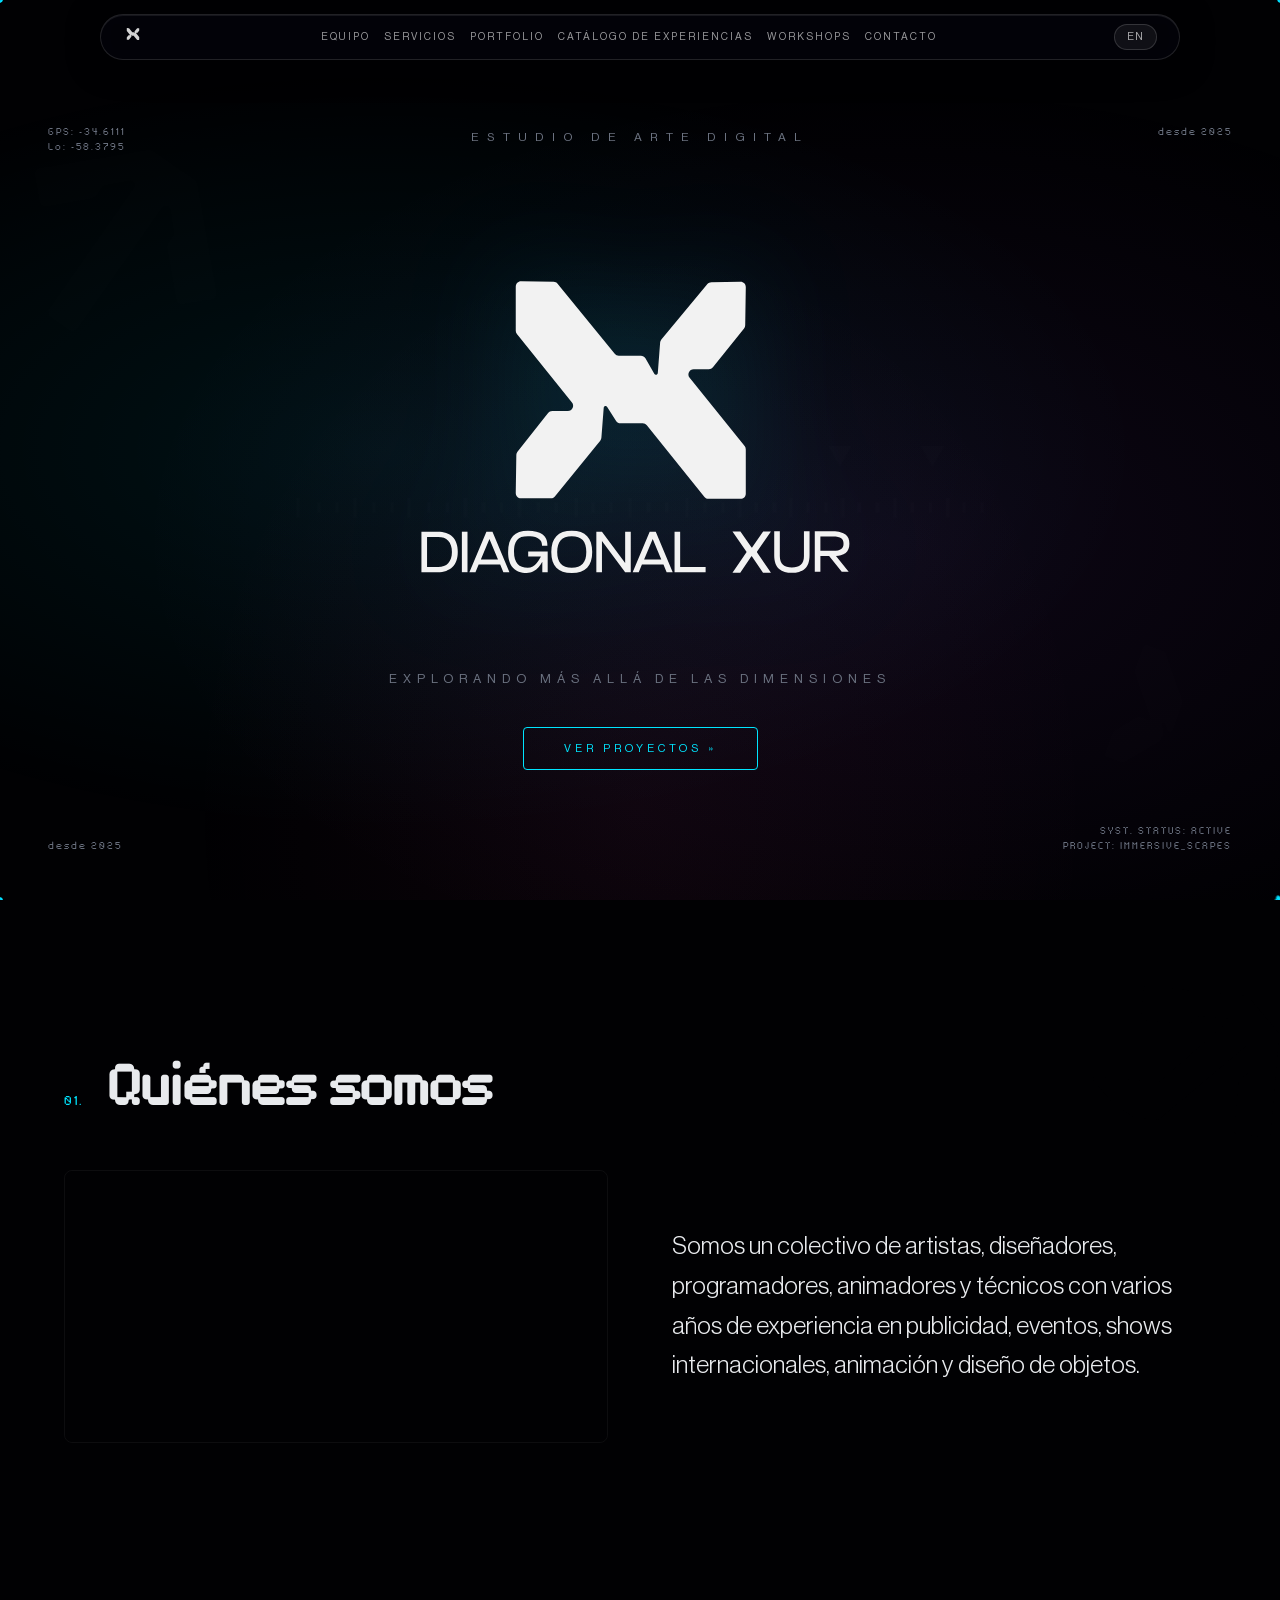
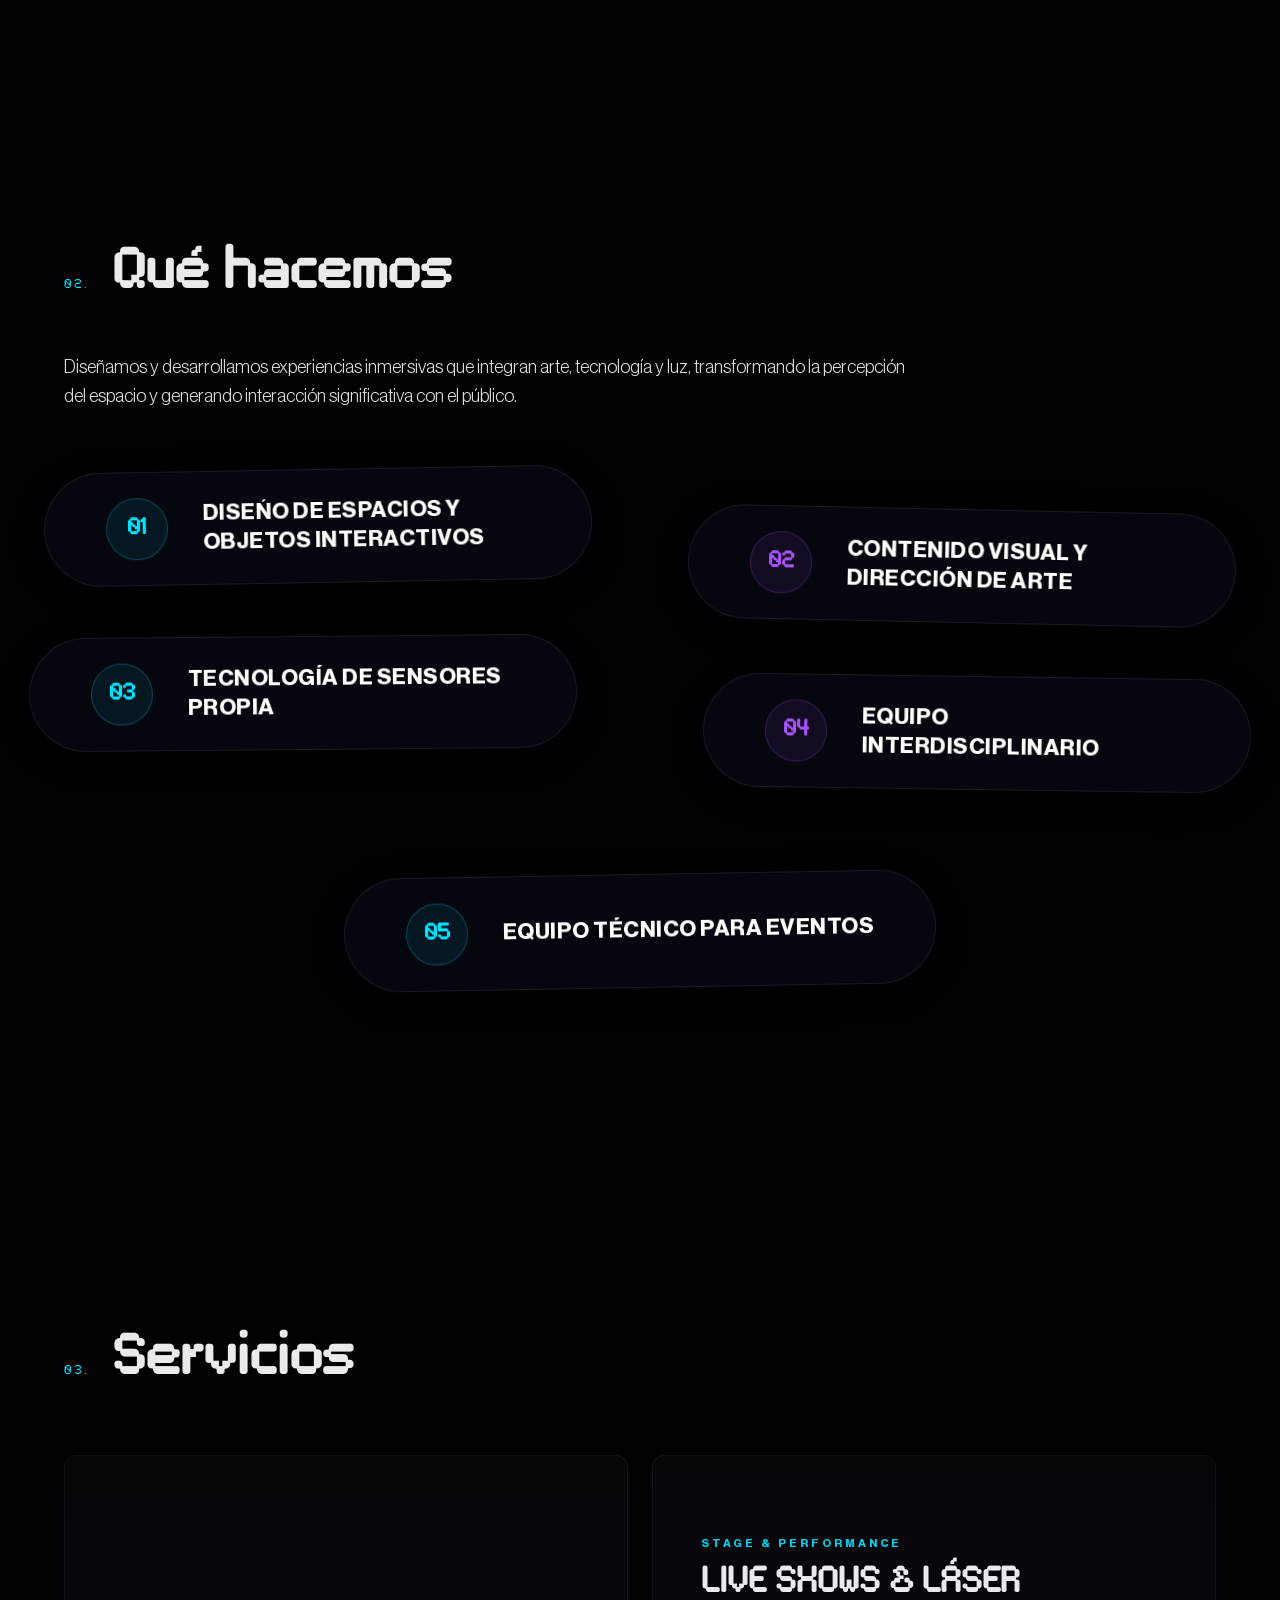
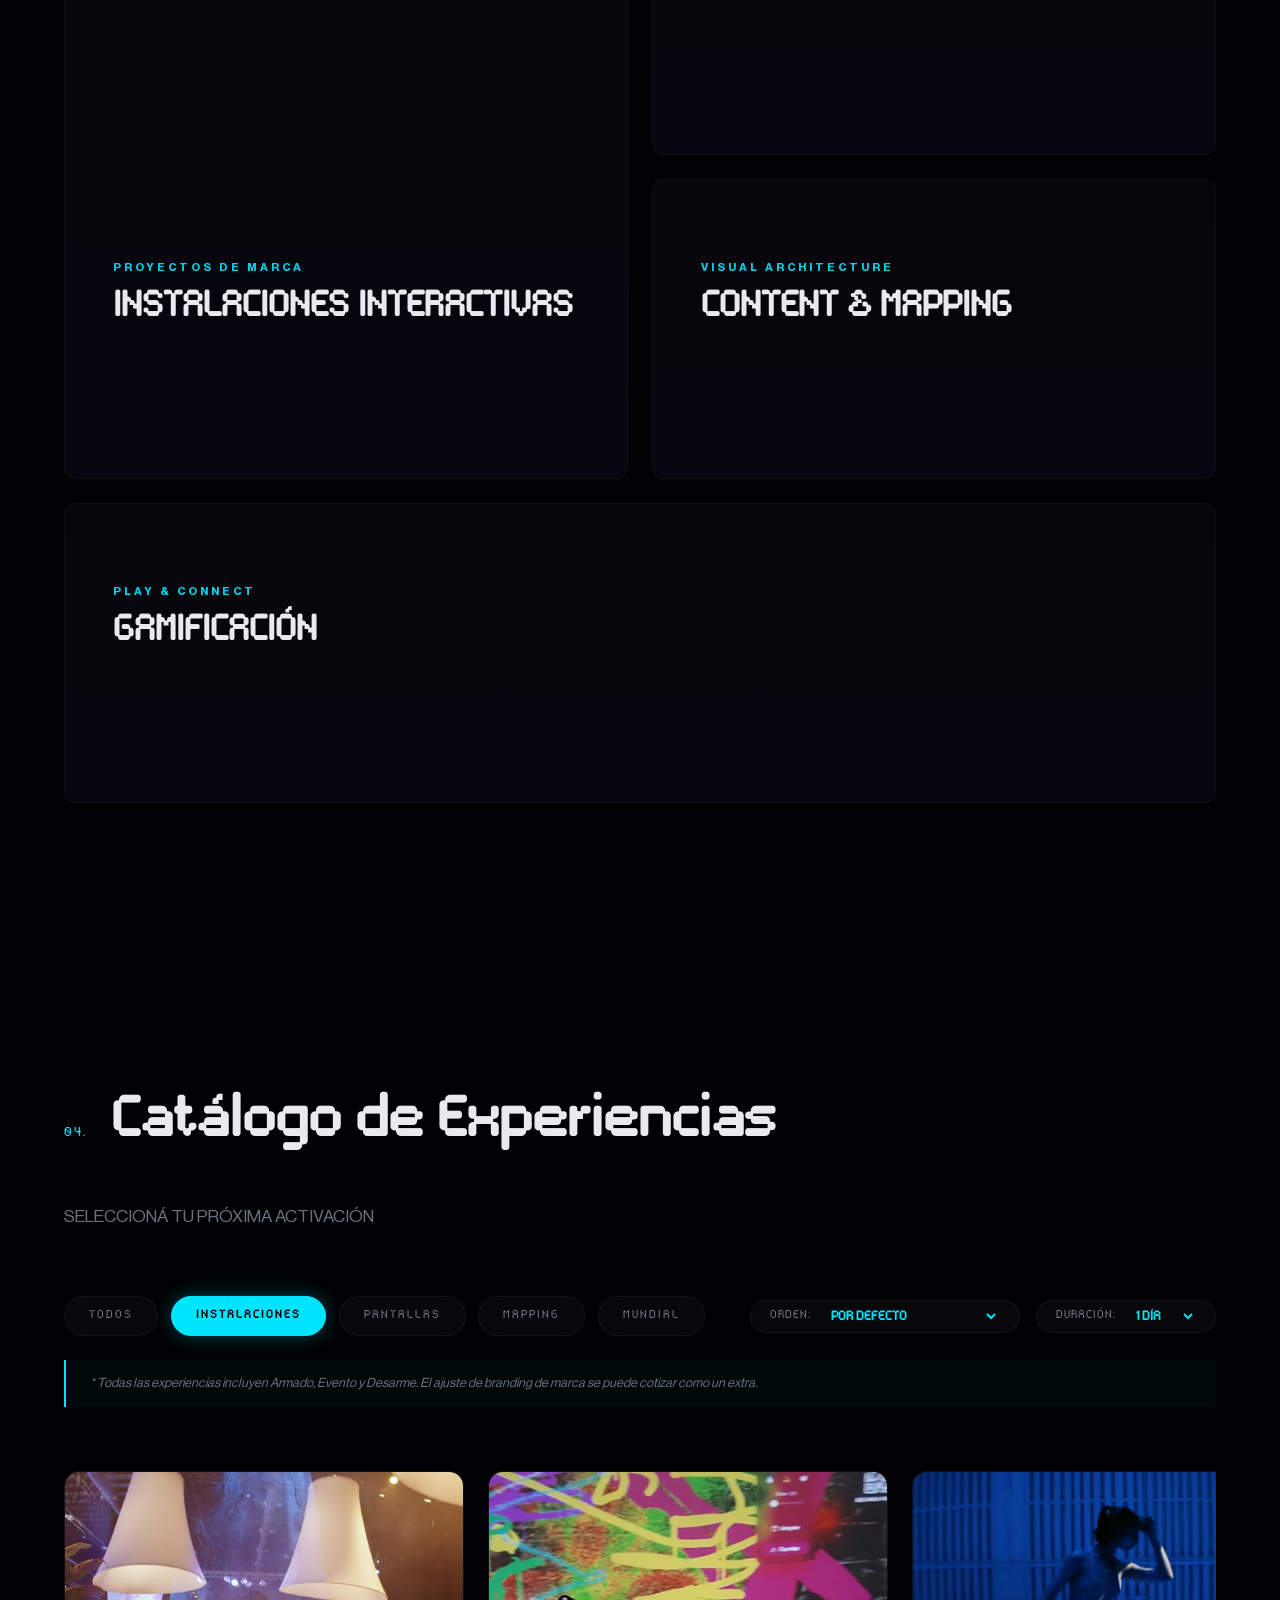
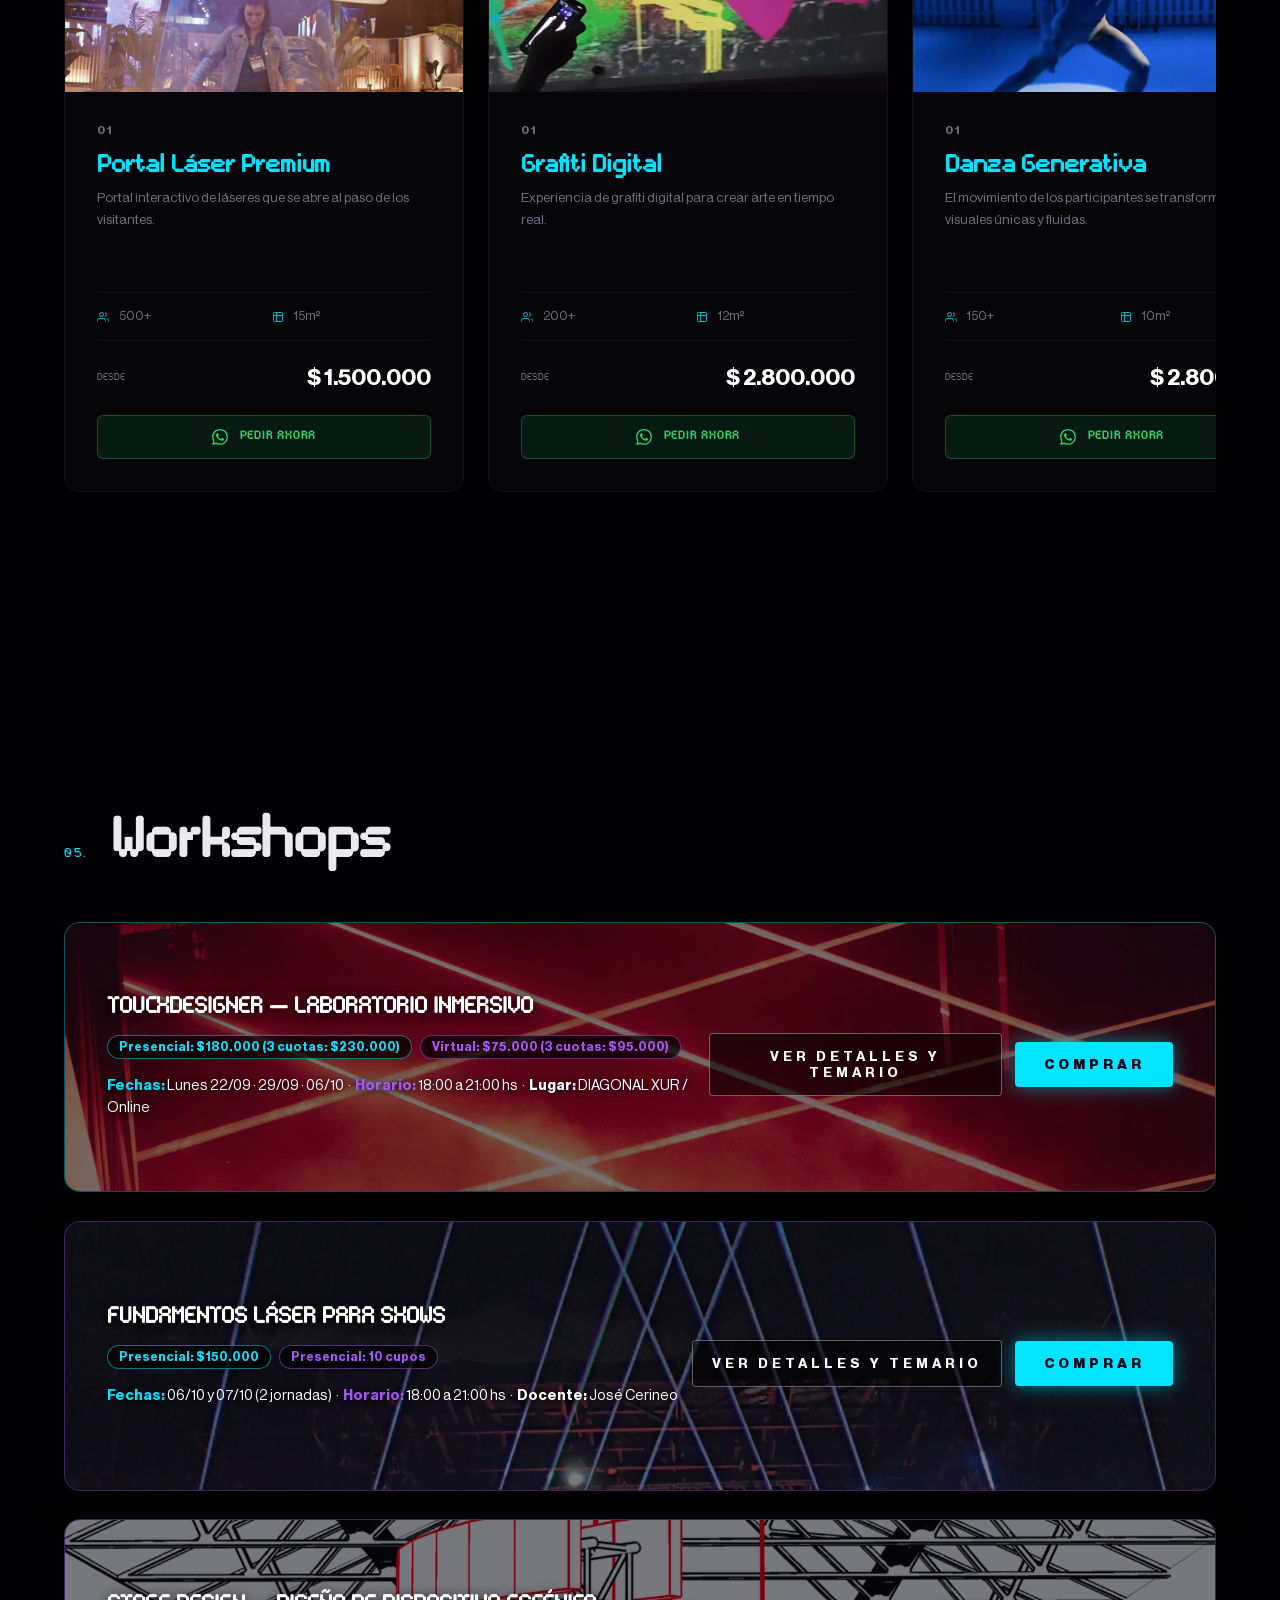
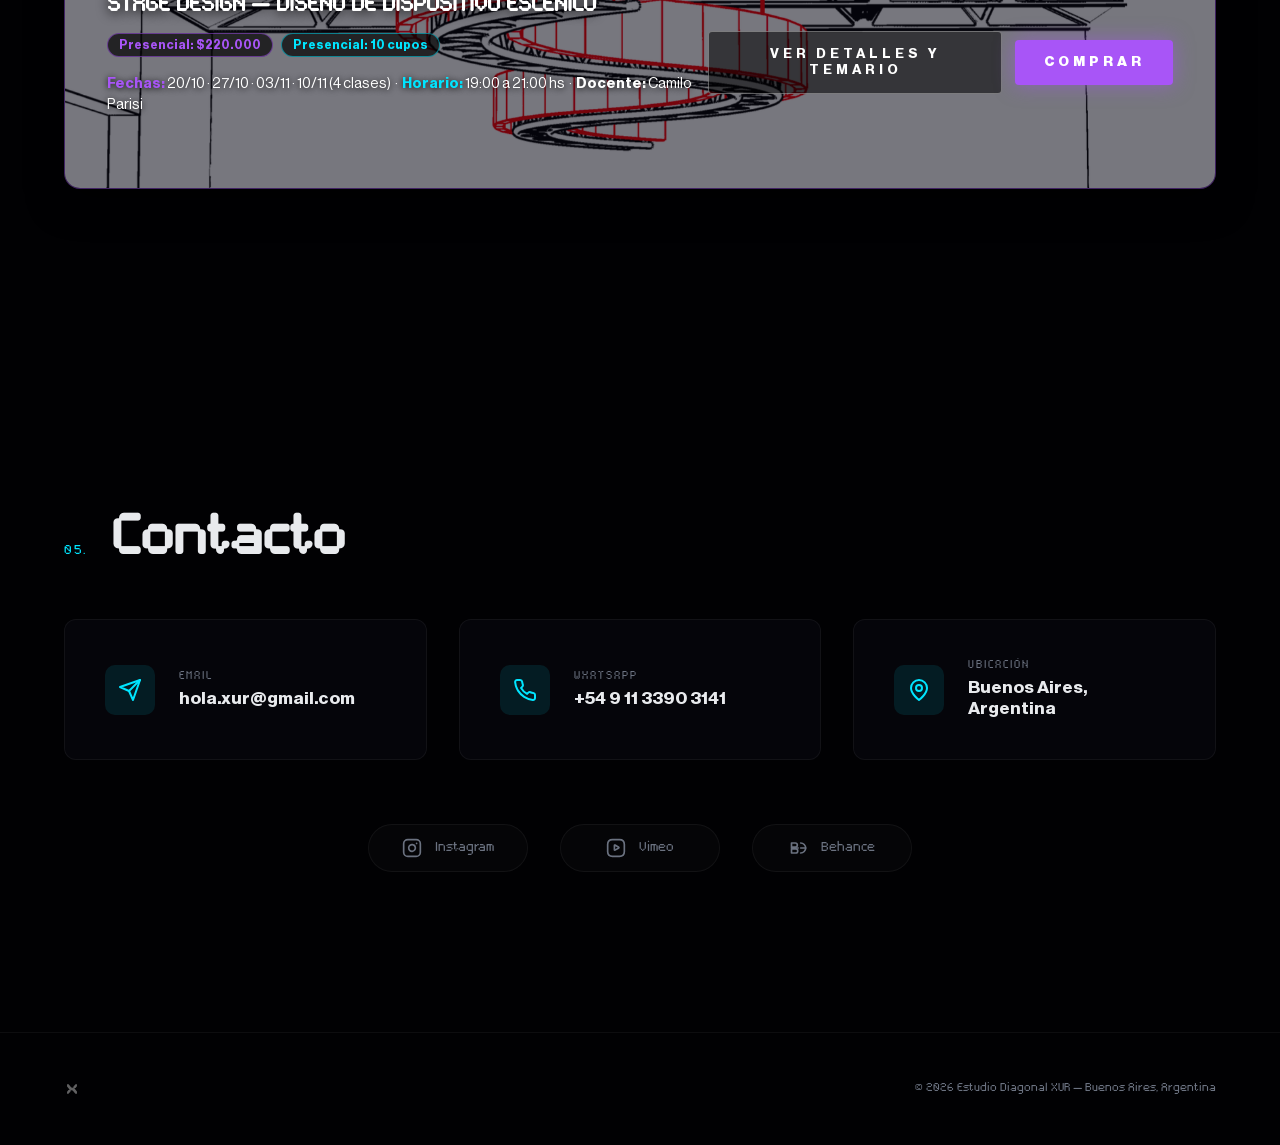
==== commit 4755b14e: "Configure dynamic bank transfer details per workshop: Facundo (TD & Laser) and Camilo (Stage Design)" ====
--- a/index.html
+++ b/index.html
@@ -499,7 +499,7 @@
 
                 <div class="bento-card-footer">
                     <button onclick="document.getElementById('workshop-td2-modal').style.display='flex'; document.body.style.overflow='hidden';" class="cta-btn" style="flex: 1; text-align: center; padding: 0.9rem 1.2rem; font-size: 0.85rem; cursor: pointer; border: 1px solid rgba(255,255,255,0.35); background: rgba(0,0,0,0.55); color: #ffffff; font-weight: 600;">VER DETALLES Y TEMARIO</button>
-                    <button onclick="abrirInscripcion('presencial');" class="cta-btn" style="padding: 0.9rem 1.8rem; background: #00e5ff; color: #08081a; font-weight: 800; font-size: 0.85rem; border: none; cursor: pointer; box-shadow: 0 0 20px rgba(0,229,255,0.5);">
+                    <button onclick="abrirInscripcion('presencial', 'td2');" class="cta-btn" style="padding: 0.9rem 1.8rem; background: #00e5ff; color: #08081a; font-weight: 800; font-size: 0.85rem; border: none; cursor: pointer; box-shadow: 0 0 20px rgba(0,229,255,0.5);">
                         COMPRAR
                     </button>
                 </div>
@@ -756,7 +756,7 @@
                                         <span style="display: block; font-size: 0.78rem; color: #00e5ff; font-weight: bold;">3 cuotas de $76.666 ($230.000)</span>
                                     </div>
                                 </div>
-                                <button onclick="abrirInscripcion('presencial');" class="cta-btn" style="width: 100%; text-align: center; padding: 0.85rem; font-size: 0.85rem; font-weight: bold; background: var(--accent); color: var(--bg); border: none; cursor: pointer;">
+                                <button onclick="abrirInscripcion('presencial', 'td2');" class="cta-btn" style="width: 100%; text-align: center; padding: 0.85rem; font-size: 0.85rem; font-weight: bold; background: var(--accent); color: var(--bg); border: none; cursor: pointer;">
                                     RESERVAR PRESENCIAL
                                 </button>
                             </div>
@@ -773,7 +773,7 @@
                                         <span style="display: block; font-size: 0.78rem; color: #a855f7; font-weight: bold;">3 cuotas de $31.666 ($95.000)</span>
                                     </div>
                                 </div>
-                                <button onclick="abrirInscripcion('virtual');" class="cta-btn" style="width: 100%; text-align: center; padding: 0.85rem; font-size: 0.85rem; font-weight: bold; background: var(--accent); color: var(--bg); border: none; cursor: pointer;">
+                                <button onclick="abrirInscripcion('virtual', 'td2');" class="cta-btn" style="width: 100%; text-align: center; padding: 0.85rem; font-size: 0.85rem; font-weight: bold; background: var(--accent); color: var(--bg); border: none; cursor: pointer;">
                                     RESERVAR VIRTUAL
                                 </button>
                             </div>
@@ -1199,21 +1199,21 @@
                 <div id="box-datos-transferencia" style="background: rgba(0,229,255,0.05); border: 1px dashed rgba(0,229,255,0.3); border-radius: 8px; padding: 1rem; margin-top: 0.3rem;">
                     <div style="display: flex; justify-content: space-between; align-items: center; margin-bottom: 0.6rem;">
                         <span style="font-size: 0.8rem; font-weight: bold; color: #00e5ff; text-transform: uppercase; letter-spacing: 1px;">Datos para Transferir</span>
-                        <span style="font-size: 0.7rem; color: #888;">Banco Santander</span>
+                        <span id="transf-banco-nombre" style="font-size: 0.7rem; color: #888;">Proveedor de Servicios de Pago - Garpa S.A (DolarApp)</span>
                     </div>
 
                     <div style="font-size: 0.82rem; color: #ddd; display: flex; flex-direction: column; gap: 0.45rem;">
                         <div style="display: flex; justify-content: space-between; align-items: center;">
-                            <span><strong>Titular:</strong> CAMILO JOAQU PARISI</span>
-                            <span style="font-size: 0.75rem; color: #888;">CAJA DE AHORRO EN PESOS 156-019658/5</span>
+                            <span><strong>Titular:</strong> <span id="transf-titular-nombre">Facundo Marrazzo</span></span>
+                            <span id="transf-dni-cuenta" style="font-size: 0.75rem; color: #888;">DNI: 38128340</span>
                         </div>
                         <div style="display: flex; justify-content: space-between; align-items: center; background: rgba(0,0,0,0.3); padding: 0.4rem 0.6rem; border-radius: 4px;">
-                            <span><strong>Alias:</strong> <code style="color: #00e5ff;">CamiloParisi</code></span>
-                            <button type="button" onclick="copiarTexto('CamiloParisi', this);" style="background: rgba(255,255,255,0.1); border: 1px solid rgba(255,255,255,0.2); color: white; border-radius: 4px; padding: 0.2rem 0.5rem; font-size: 0.7rem; cursor: pointer;">Copiar</button>
+                            <span><strong>Alias:</strong> <code id="transf-alias-code" style="color: #00e5ff;">carite.deja.dolarapp</code></span>
+                            <button id="transf-alias-btn" type="button" onclick="copiarTexto(document.getElementById('transf-alias-code').innerText, this);" style="background: rgba(255,255,255,0.1); border: 1px solid rgba(255,255,255,0.2); color: white; border-radius: 4px; padding: 0.2rem 0.5rem; font-size: 0.7rem; cursor: pointer;">Copiar</button>
                         </div>
                         <div style="display: flex; justify-content: space-between; align-items: center; background: rgba(0,0,0,0.3); padding: 0.4rem 0.6rem; border-radius: 4px;">
-                            <span><strong>CBU:</strong> <code style="color: #00e5ff;">0720156788000001965854</code></span>
-                            <button type="button" onclick="copiarTexto('0720156788000001965854', this);" style="background: rgba(255,255,255,0.1); border: 1px solid rgba(255,255,255,0.2); color: white; border-radius: 4px; padding: 0.2rem 0.5rem; font-size: 0.7rem; cursor: pointer;">Copiar</button>
+                            <span><strong id="transf-cvu-label">CVU:</strong> <code id="transf-cvu-code" style="color: #00e5ff;">0000069709015527845484</code></span>
+                            <button id="transf-cvu-btn" type="button" onclick="copiarTexto(document.getElementById('transf-cvu-code').innerText, this);" style="background: rgba(255,255,255,0.1); border: 1px solid rgba(255,255,255,0.2); color: white; border-radius: 4px; padding: 0.2rem 0.5rem; font-size: 0.7rem; cursor: pointer;">Copiar</button>
                         </div>
                     </div>
 
@@ -1367,19 +1367,31 @@
     }
 
     // --- CONFIGURACIÓN Y FORMULARIO DE INSCRIPCIÓN DINÁMICO ---
-    const BANK_DETAILS = {
-        alias: 'carite.deja.dolarapp',
-        titular: 'Facundo Marrazzo',
-        cvu: '0000069709015527845484',
-        dni: '38128340',
-        banco: 'DolarApp (Garpa S.A.)'
+    const BANK_DETAILS_PROFILES = {
+        'facundo': {
+            banco: 'Proveedor de Servicios de Pago - Garpa S.A (DolarApp)',
+            titular: 'Facundo Marrazzo',
+            dni: 'DNI: 38128340',
+            alias: 'carite.deja.dolarapp',
+            cvuLabel: 'CVU:',
+            cvu: '0000069709015527845484'
+        },
+        'camilo': {
+            banco: 'Banco Santander',
+            titular: 'CAMILO JOAQU PARISI',
+            dni: 'CAJA DE AHORRO EN PESOS 156-019658/5',
+            alias: 'CamiloParisi',
+            cvuLabel: 'CBU:',
+            cvu: '0720156788000001965854'
+        }
     };
 
     const WORKSHOPS_CONFIG = {
         'td2': {
             modalId: 'workshop-td2-modal',
             title: 'Inscripción Workshop TouchDesigner v2',
-            name: 'Workshop TouchDesigner v2 (Laboratorio Inmersivo)',
+            name: 'Workshop TouchDesigner v2',
+            bankProfile: 'facundo',
             prices: {
                 'presencial': { transf: '$180.000', cuotas: '$230.000' },
                 'virtual': { transf: '$75.000', cuotas: '$95.000' }
@@ -1394,6 +1406,7 @@
             modalId: 'workshop-laser-modal',
             title: 'Inscripción Workshop Fundamentos Láser para Shows',
             name: 'Workshop Fundamentos Láser para Shows (06/10 y 07/10)',
+            bankProfile: 'facundo',
             prices: {
                 'presencial': { transf: '$150.000', cuotas: '$150.000' }
             },
@@ -1406,6 +1419,7 @@
             modalId: 'workshop-stagedesign-modal',
             title: 'Inscripción Workshop Stage Design',
             name: 'Workshop Stage Design — Diseño de Dispositivo Escénico (20/10 al 10/11)',
+            bankProfile: 'camilo',
             prices: {
                 'presencial': { transf: '$220.000', cuotas: '$220.000' }
             },
@@ -1431,6 +1445,24 @@
         // Actualizar título del modal
         const titleEl = document.getElementById('ins-modal-title');
         if (titleEl) titleEl.innerText = ws.title;
+
+        // Actualizar datos bancarios dinámicamente según el workshop
+        const bank = BANK_DETAILS_PROFILES[ws.bankProfile || 'facundo'];
+        if (bank) {
+            const bancoEl = document.getElementById('transf-banco-nombre');
+            const titularEl = document.getElementById('transf-titular-nombre');
+            const dniEl = document.getElementById('transf-dni-cuenta');
+            const aliasEl = document.getElementById('transf-alias-code');
+            const cvuLabelEl = document.getElementById('transf-cvu-label');
+            const cvuCodeEl = document.getElementById('transf-cvu-code');
+
+            if (bancoEl) bancoEl.innerText = bank.banco;
+            if (titularEl) titularEl.innerText = bank.titular;
+            if (dniEl) dniEl.innerText = bank.dni;
+            if (aliasEl) aliasEl.innerText = bank.alias;
+            if (cvuLabelEl) cvuLabelEl.innerText = bank.cvuLabel;
+            if (cvuCodeEl) cvuCodeEl.innerText = bank.cvu;
+        }
 
         // Ajustar visibilidad de opción virtual
         const btnVirtual = document.getElementById('mod-opt-virtual');
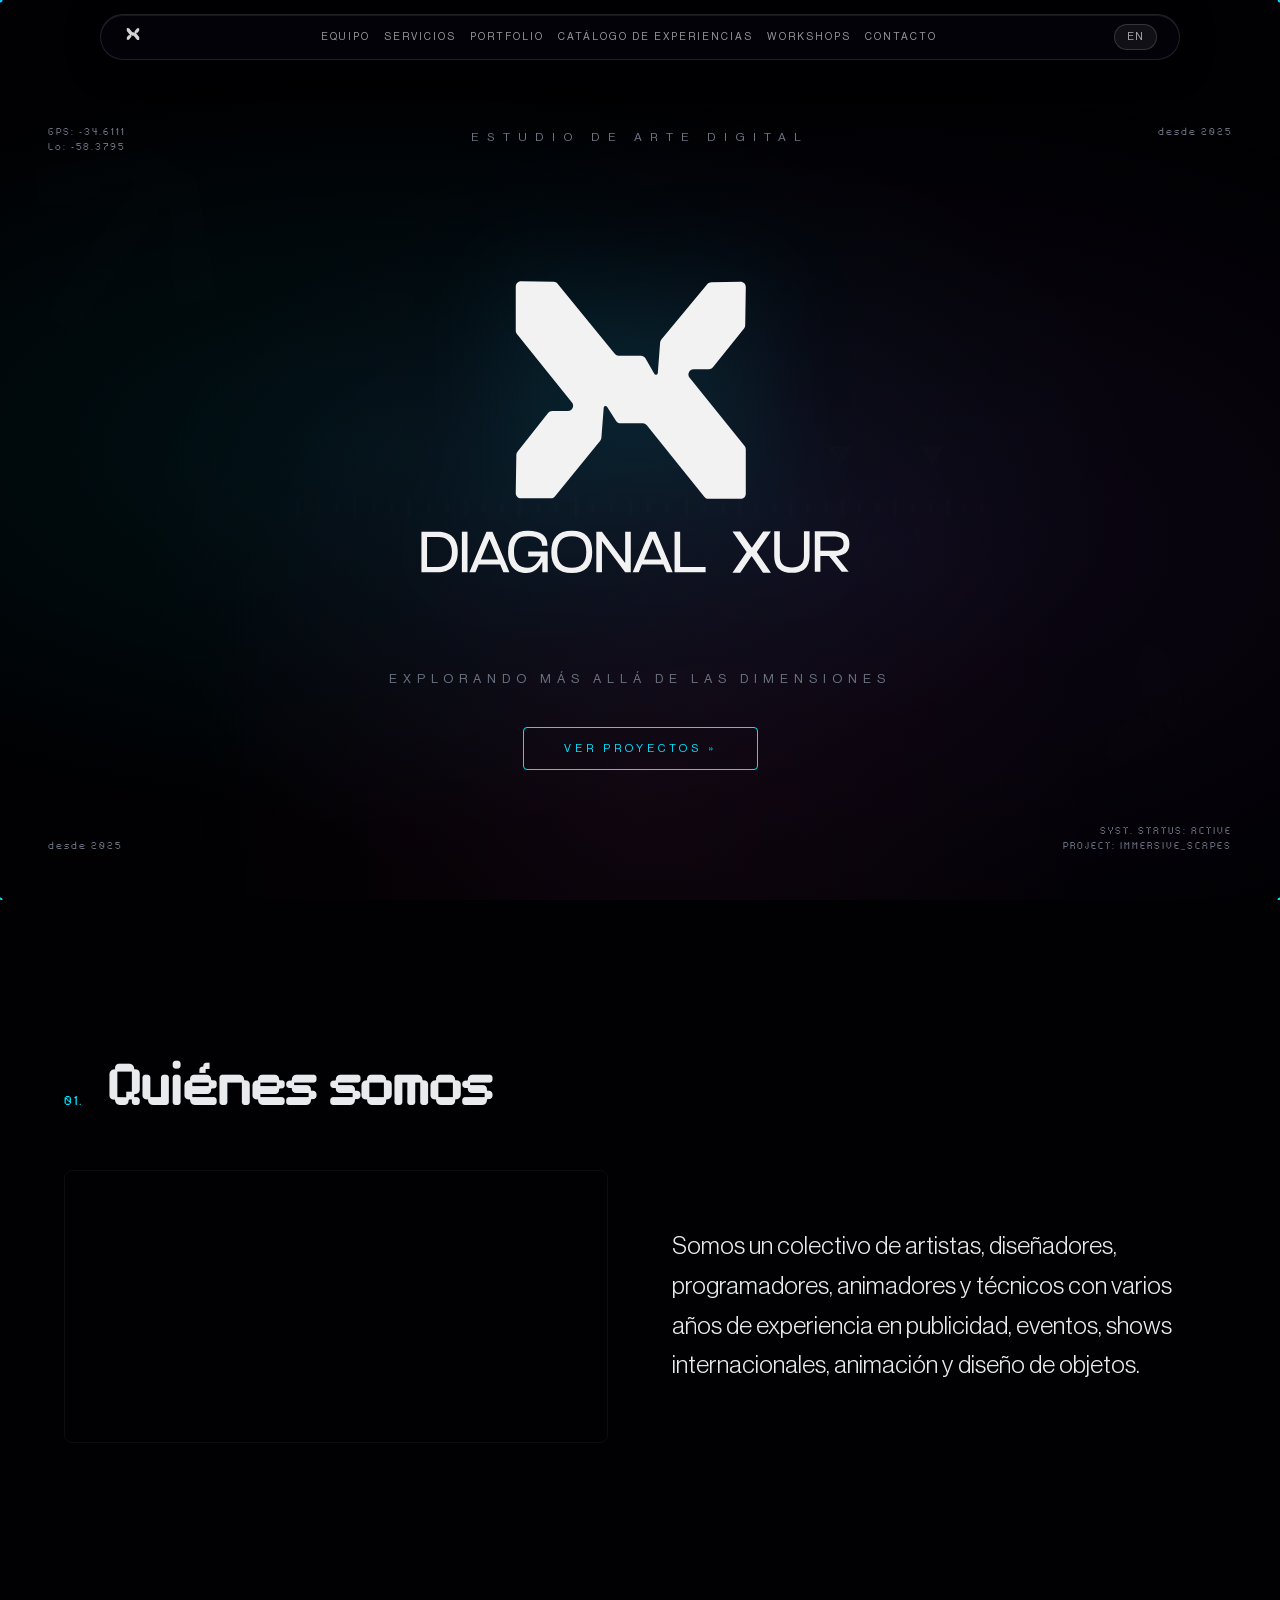
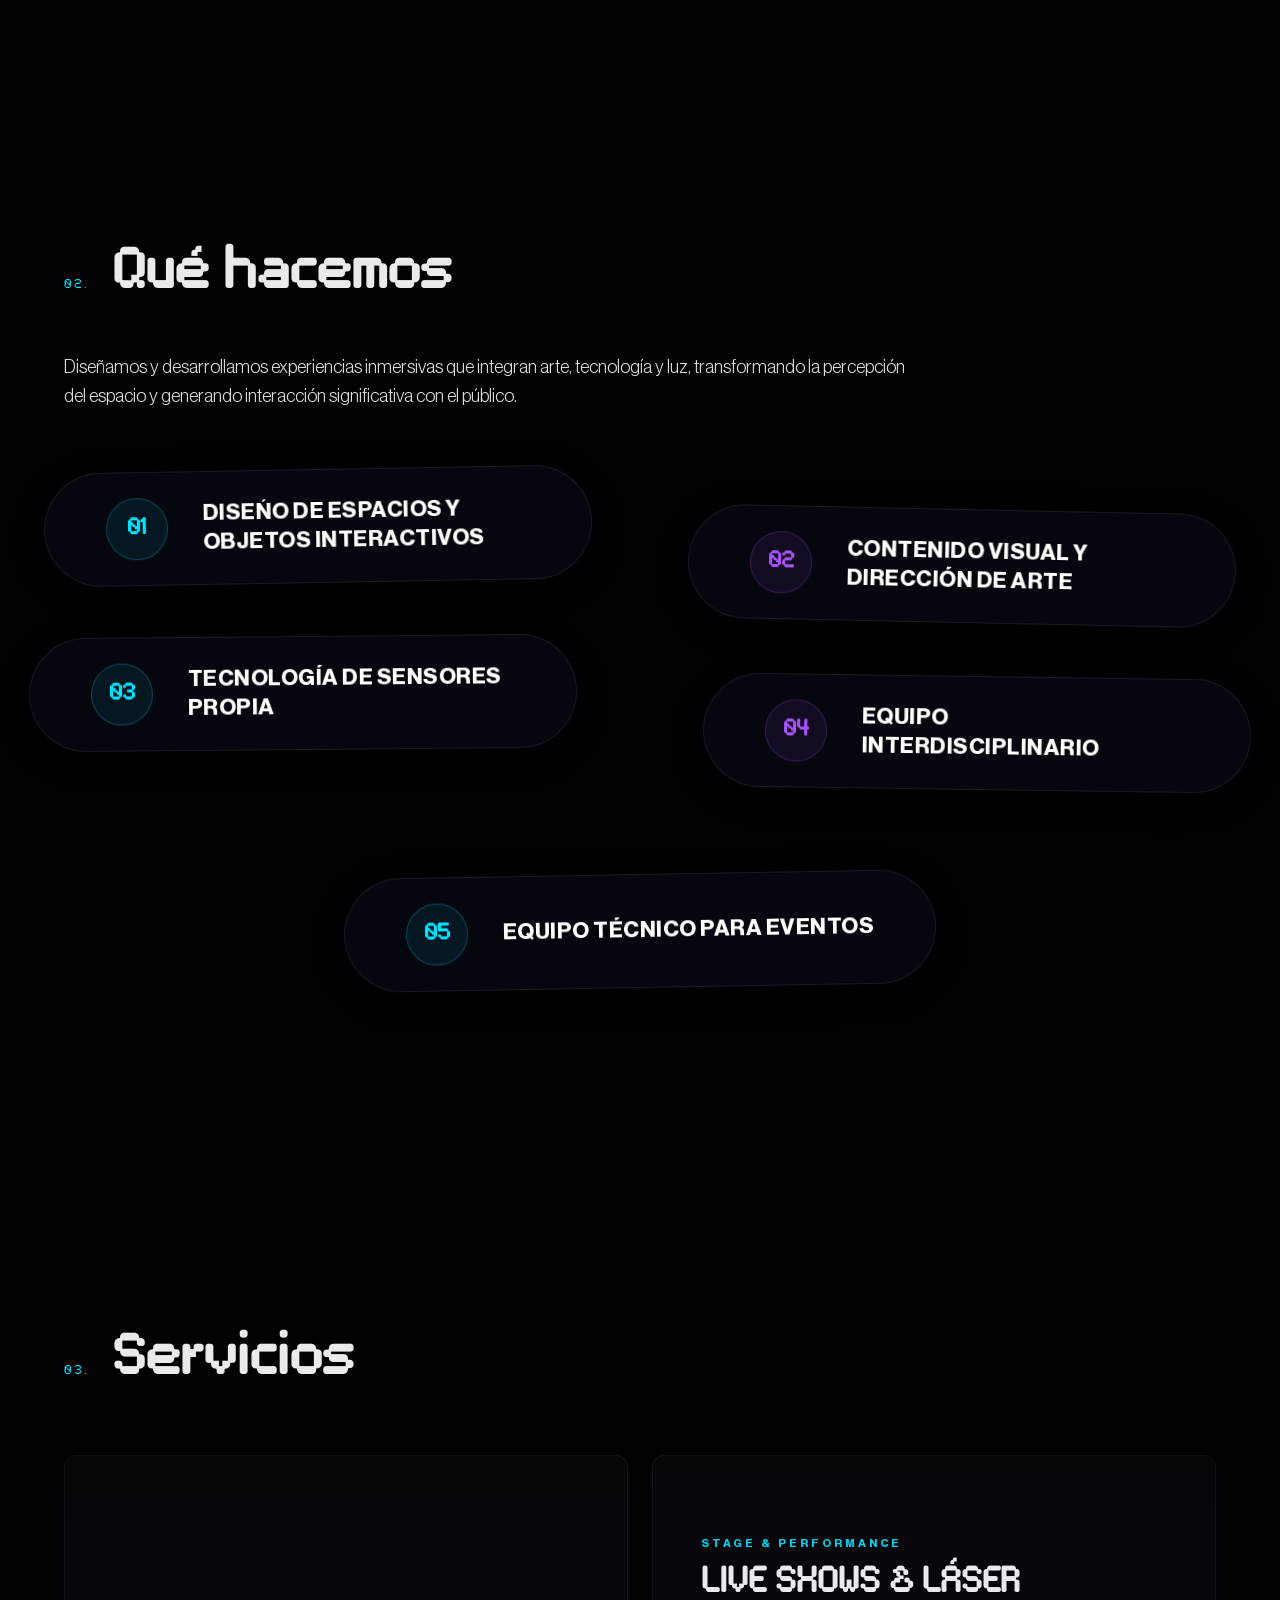
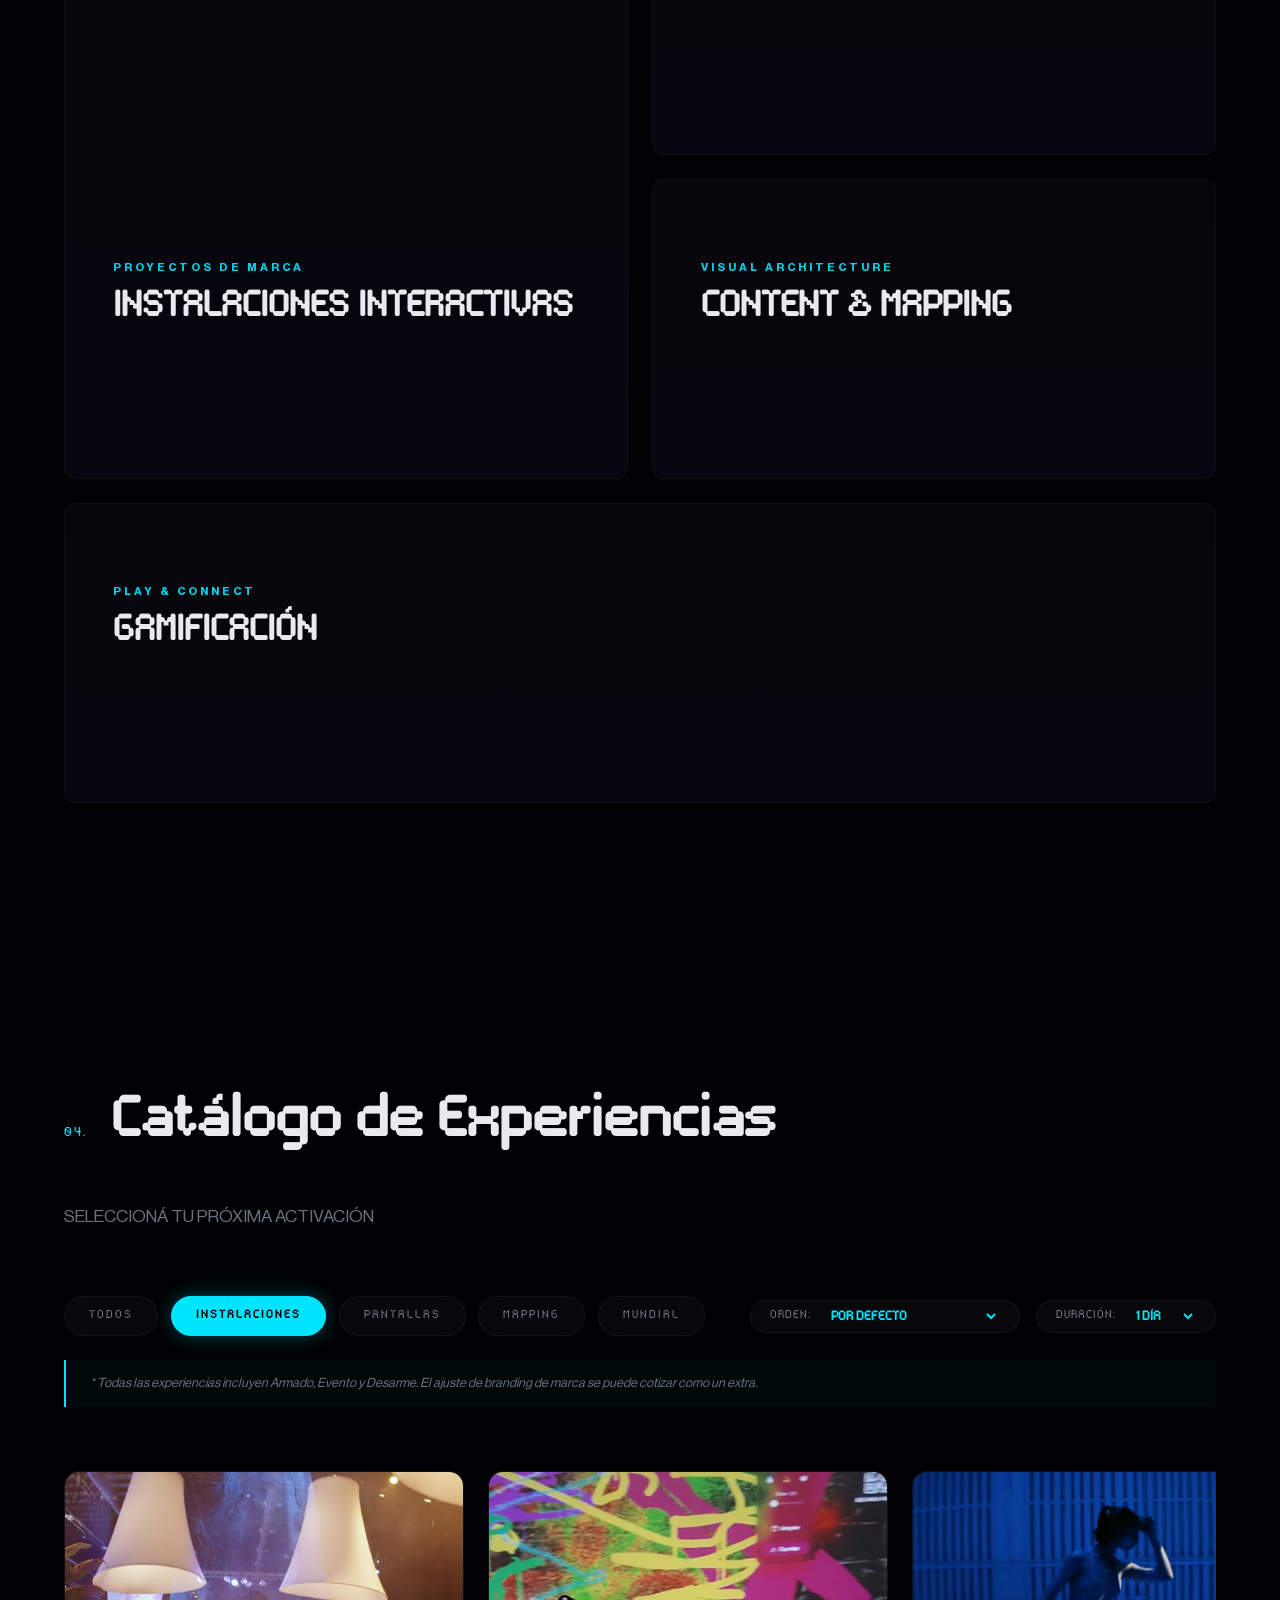
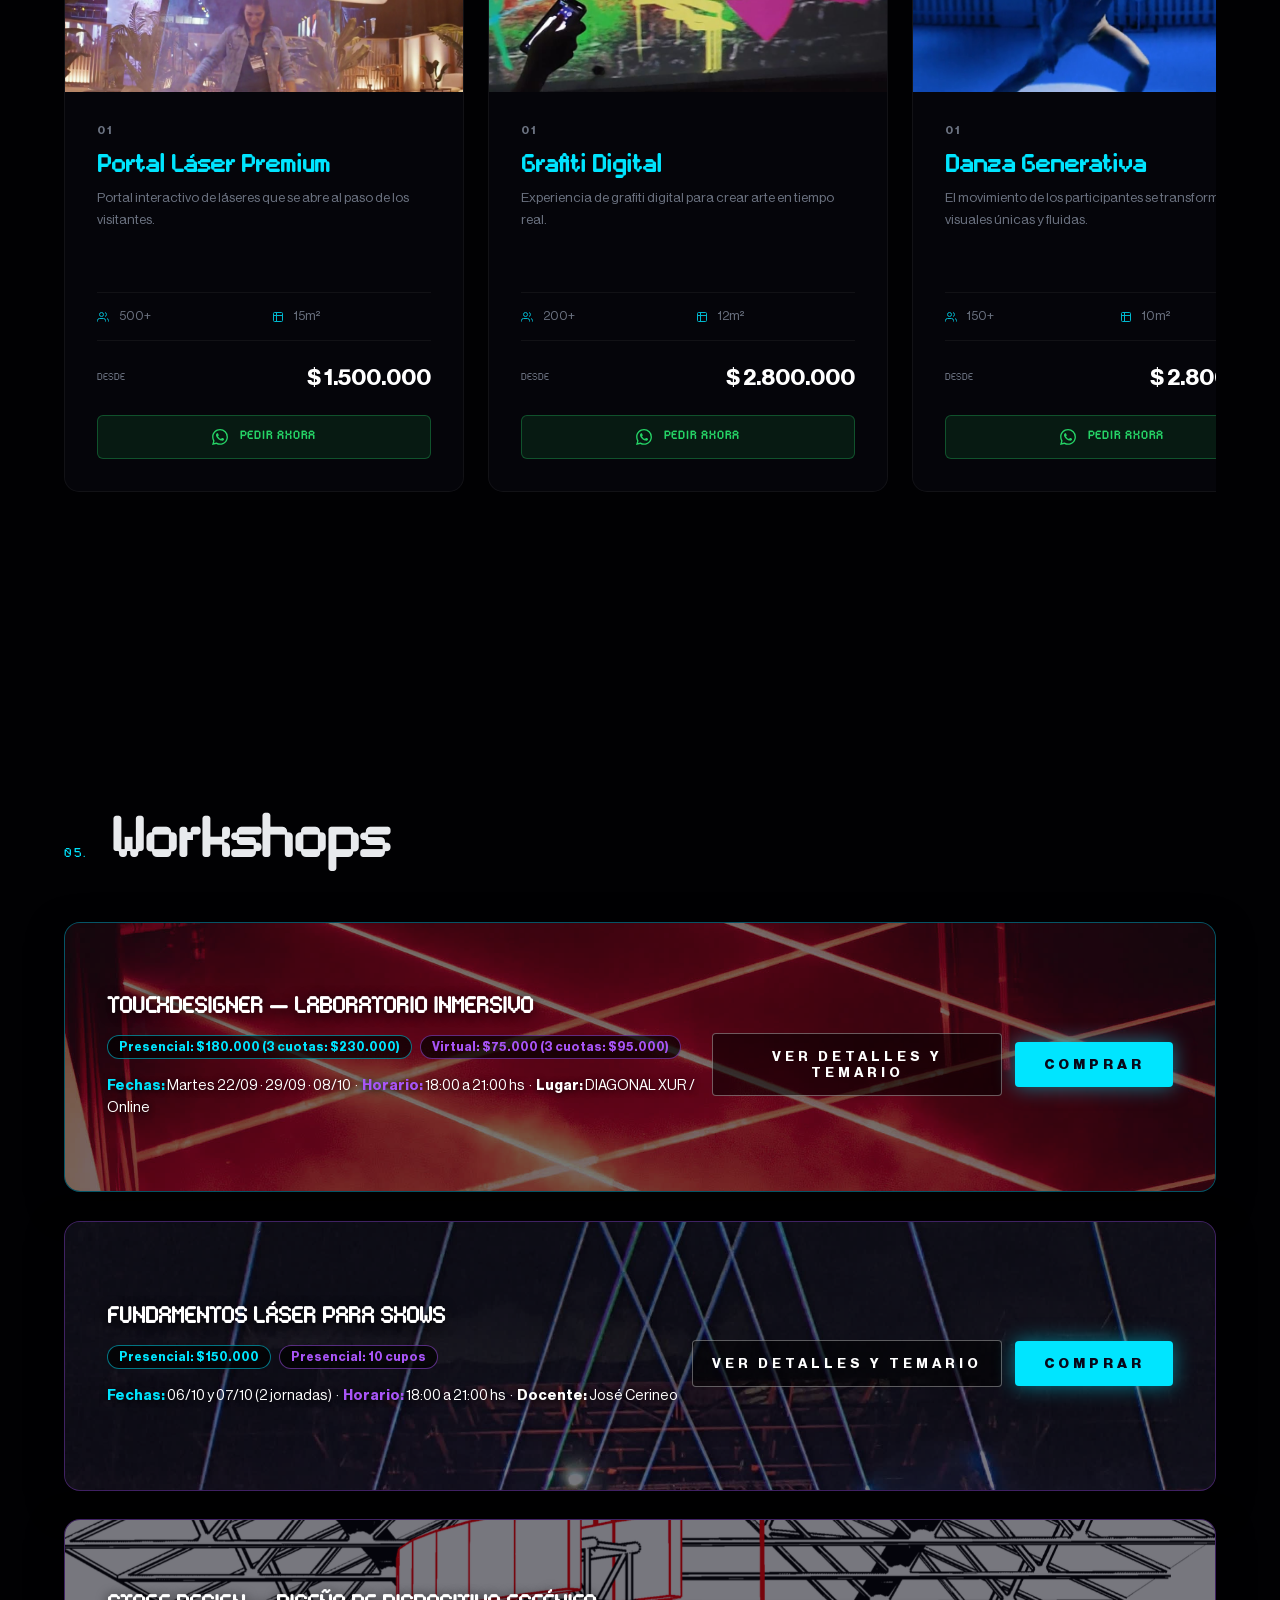
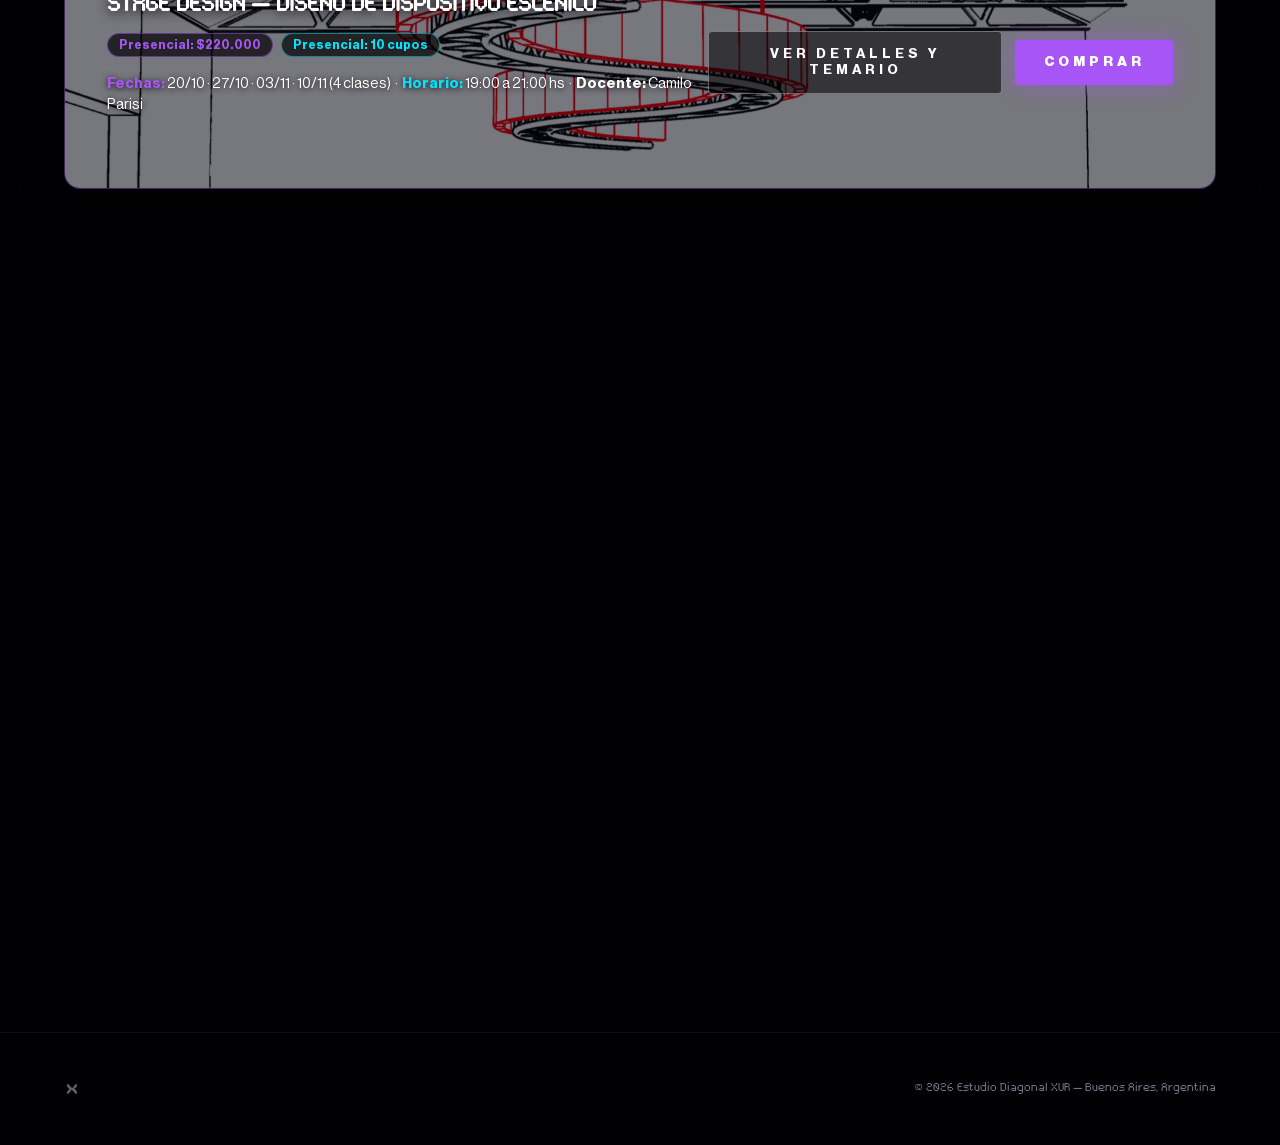
==== commit d986c48e: "Update TouchDesigner dates to Martes 22/09, 29/09 y 08/10" ====
--- a/index.html
+++ b/index.html
@@ -493,7 +493,7 @@
                         <span style="font-size: 0.76rem; padding: 0.25rem 0.7rem; border-radius: 20px; border: 1px solid rgba(168,85,247,0.5); color: #a855f7; background: rgba(0,0,0,0.7); font-weight: 600;">Virtual: $75.000 (3 cuotas: $95.000)</span>
                     </div>
                     <p style="font-size: 0.9rem; color: #ffffff; text-shadow: 0 1px 6px rgba(0,0,0,0.95); line-height: 1.5; margin: 0;">
-                        <strong style="color: #00e5ff;">Fechas:</strong> Lunes 22/09 · 29/09 · 06/10 &nbsp;·&nbsp; <strong style="color: #a855f7;">Horario:</strong> 18:00 a 21:00 hs &nbsp;·&nbsp; <strong style="color: #ffffff;">Lugar:</strong> DIAGONAL XUR / Online
+                        <strong style="color: #00e5ff;">Fechas:</strong> Martes 22/09 · 29/09 · 08/10 &nbsp;·&nbsp; <strong style="color: #a855f7;">Horario:</strong> 18:00 a 21:00 hs &nbsp;·&nbsp; <strong style="color: #ffffff;">Lugar:</strong> DIAGONAL XUR / Online
                     </p>
                 </div>
 
@@ -574,7 +574,7 @@
                     </div>
                     <h3 style="font-size: 1.8rem; margin-bottom: 0.5rem; color: white; font-weight: 800; line-height: 1.2;">TOUCHDESIGNER<br>LABORATORIO INMERSIVO</h3>
                     <p style="color: #aaa; margin-bottom: 1.5rem; font-size: 0.95rem; border-bottom: 1px solid rgba(255,255,255,0.1); padding-bottom: 1rem;">
-                        <strong>Fechas:</strong> Lunes 22/09 · 29/09 · 06/10<br>
+                        <strong>Fechas:</strong> Martes 22/09 · 29/09 · 08/10<br>
                         <strong>Horario:</strong> 18:00 a 21:00 hs (3hs por jornada)<br>
                         <strong>Lugar:</strong> DIAGONAL XUR / Online<br>
                         <strong>Cupos presencial:</strong> 15 · <strong>Cupos virtual:</strong> hasta 30
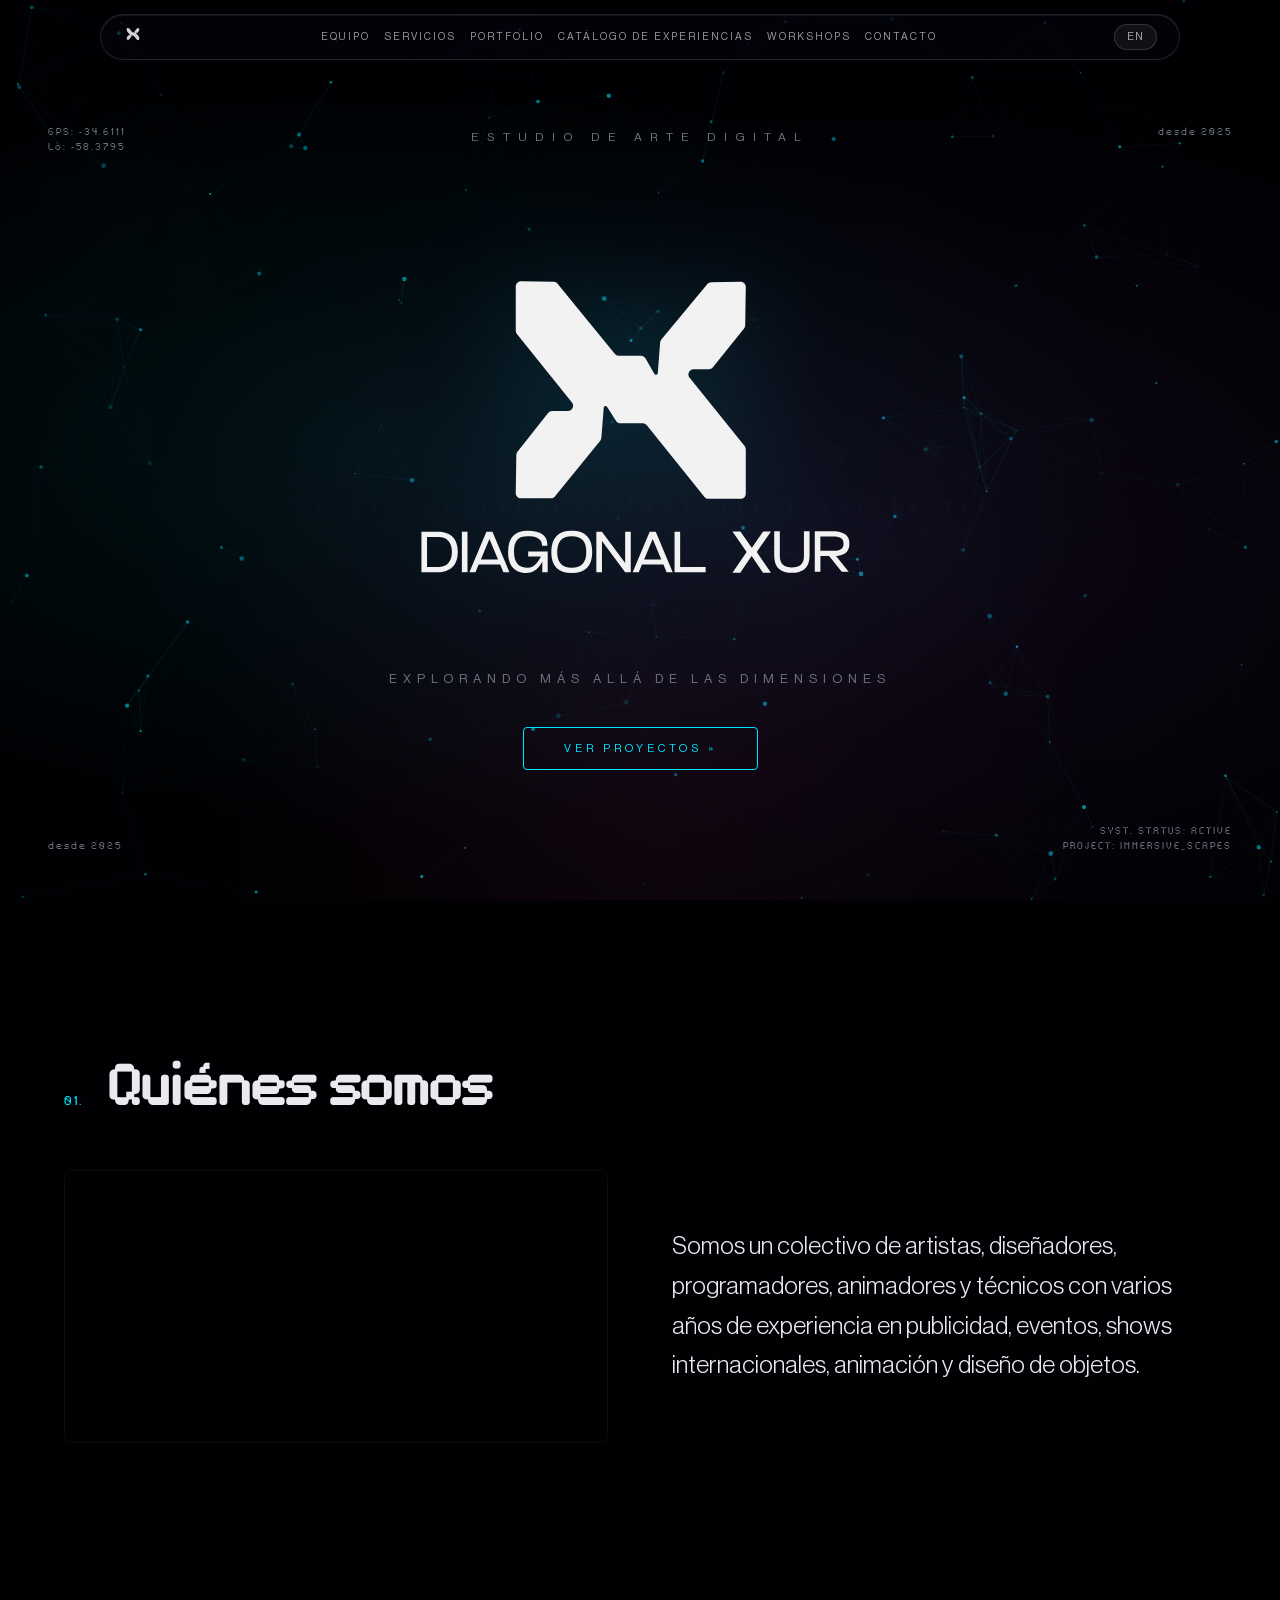
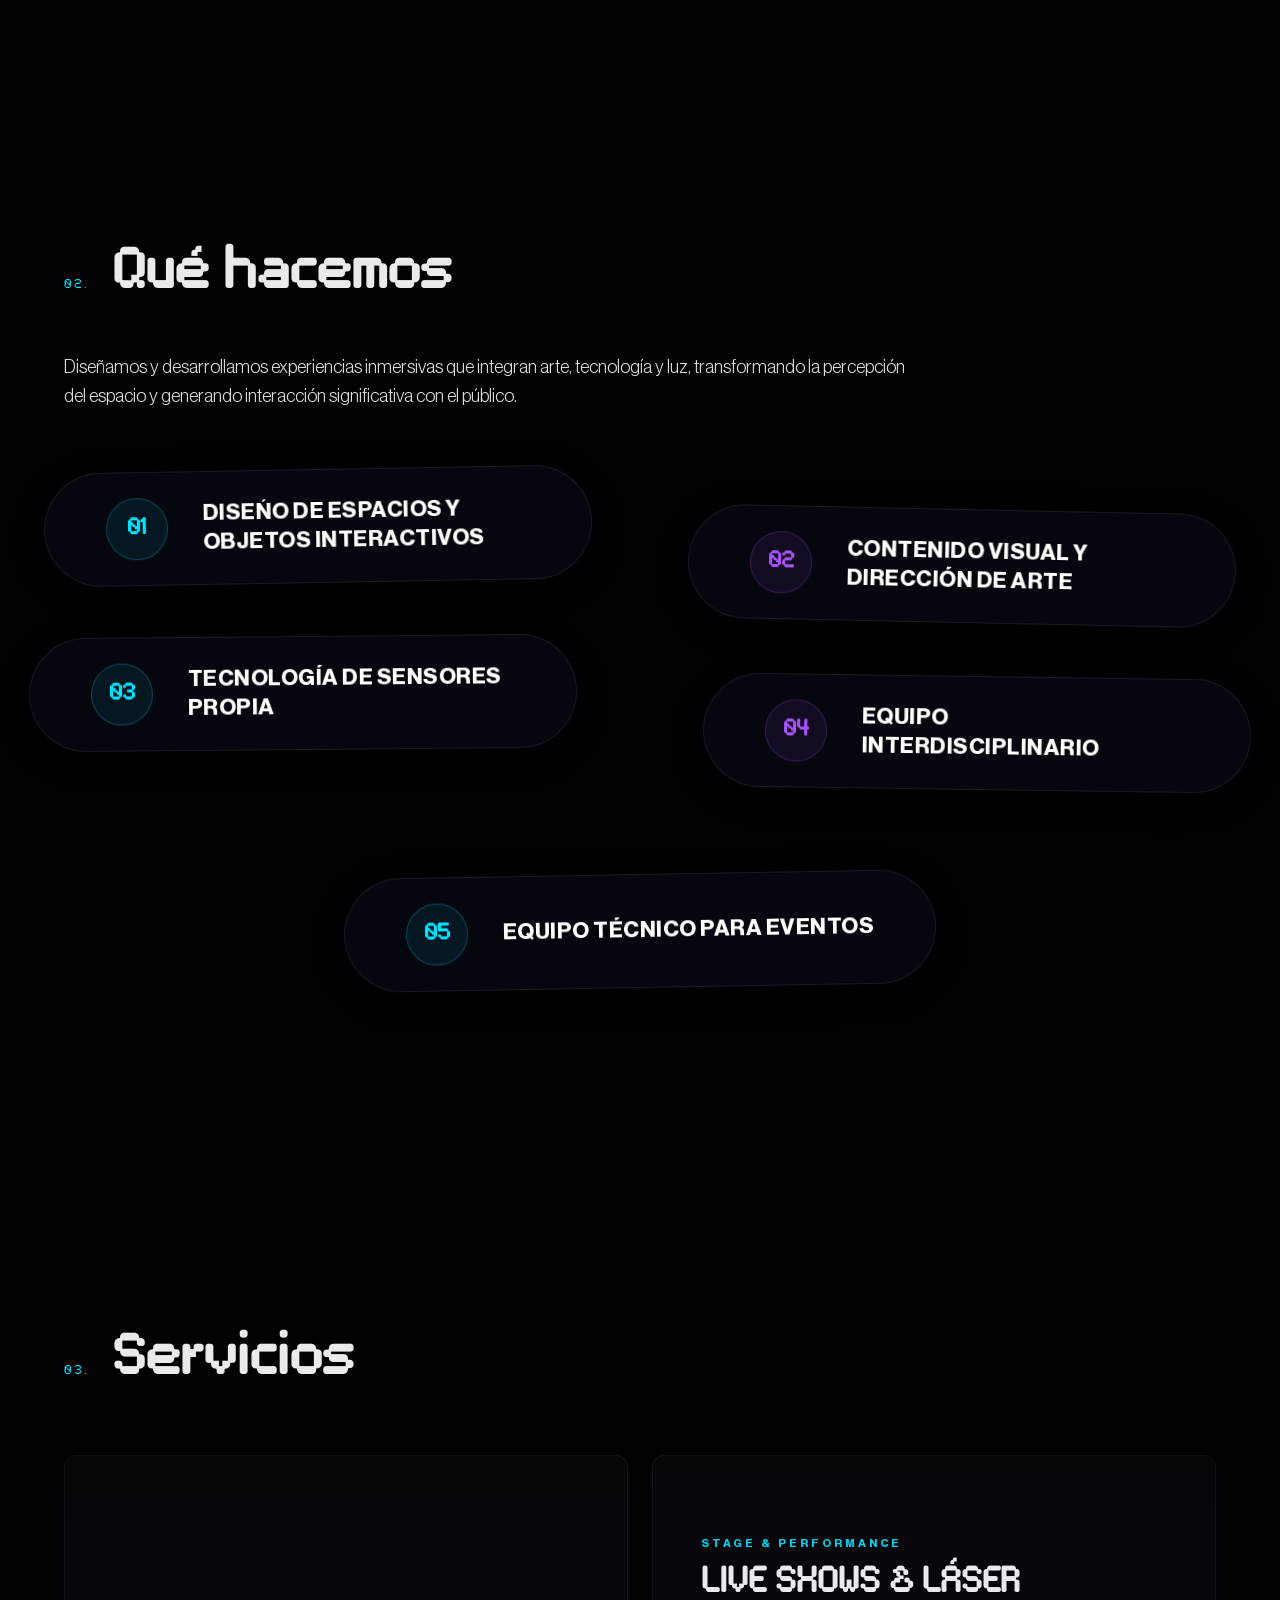
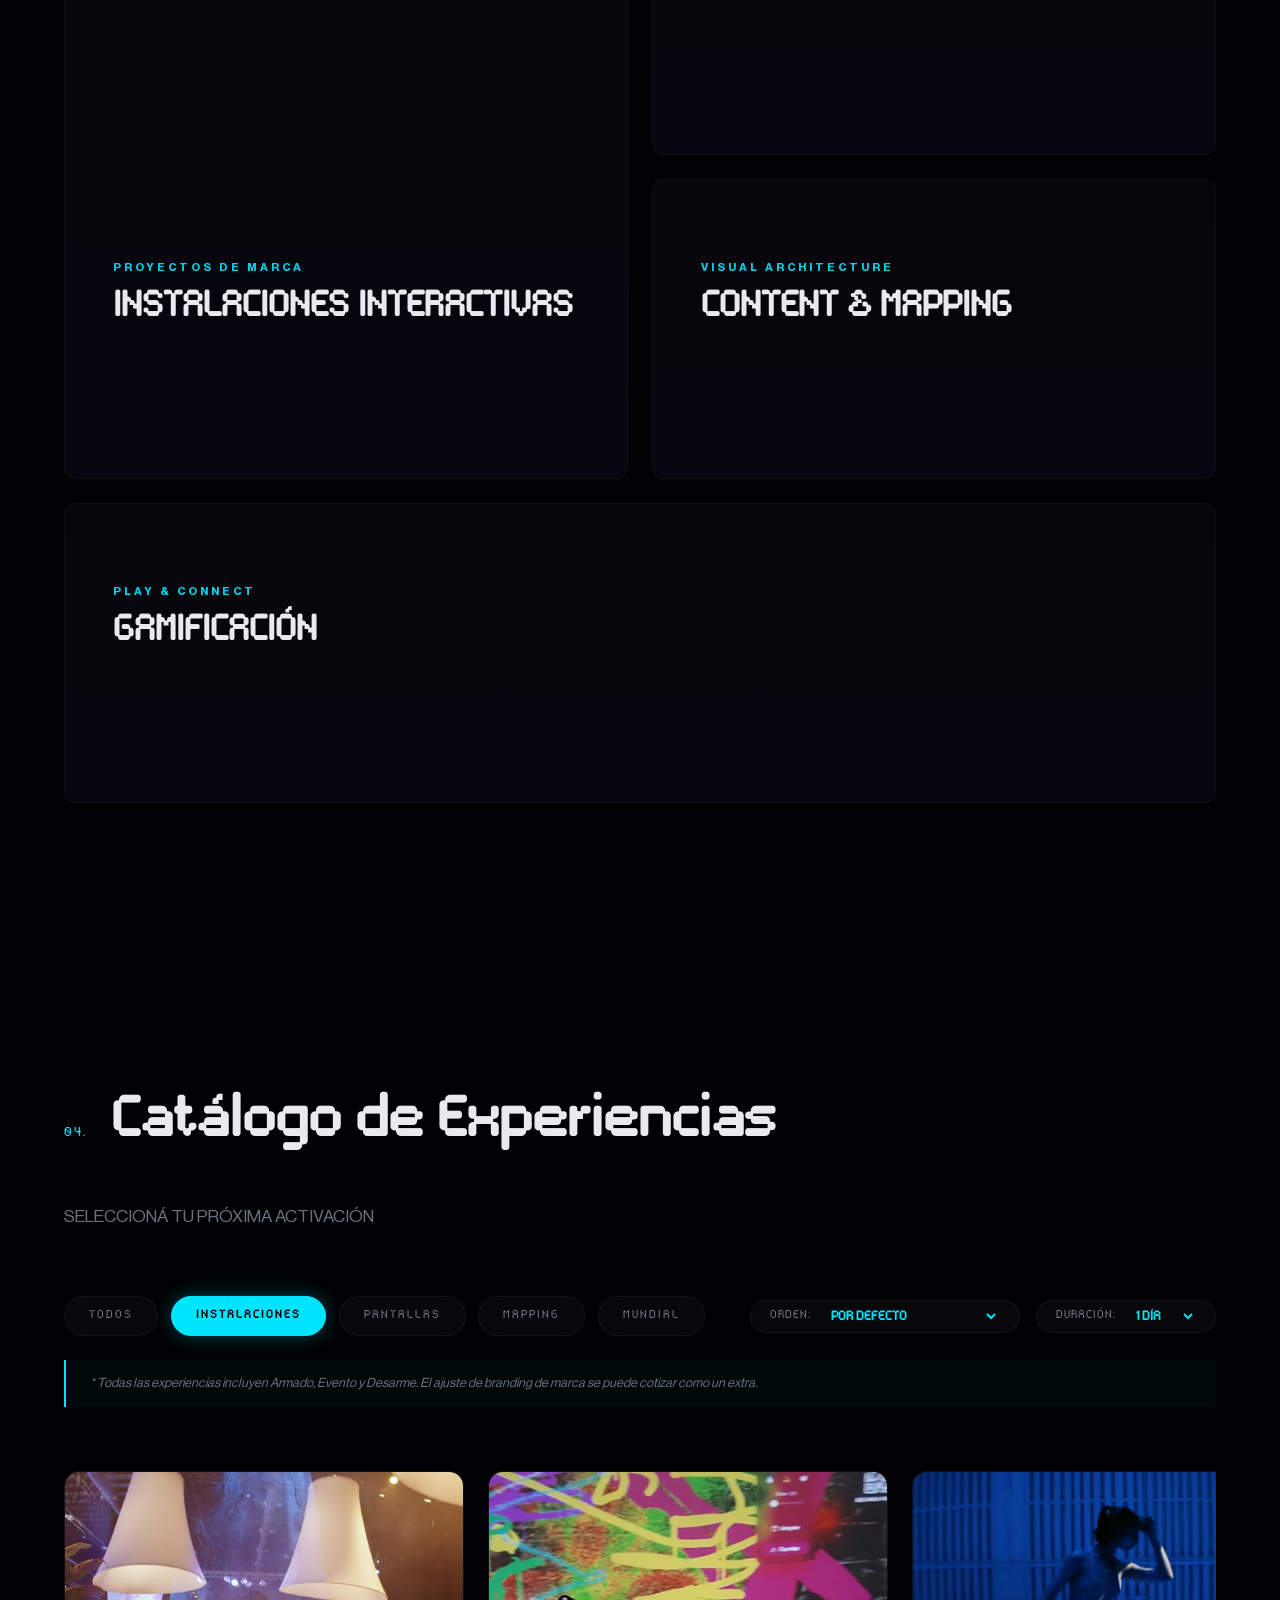
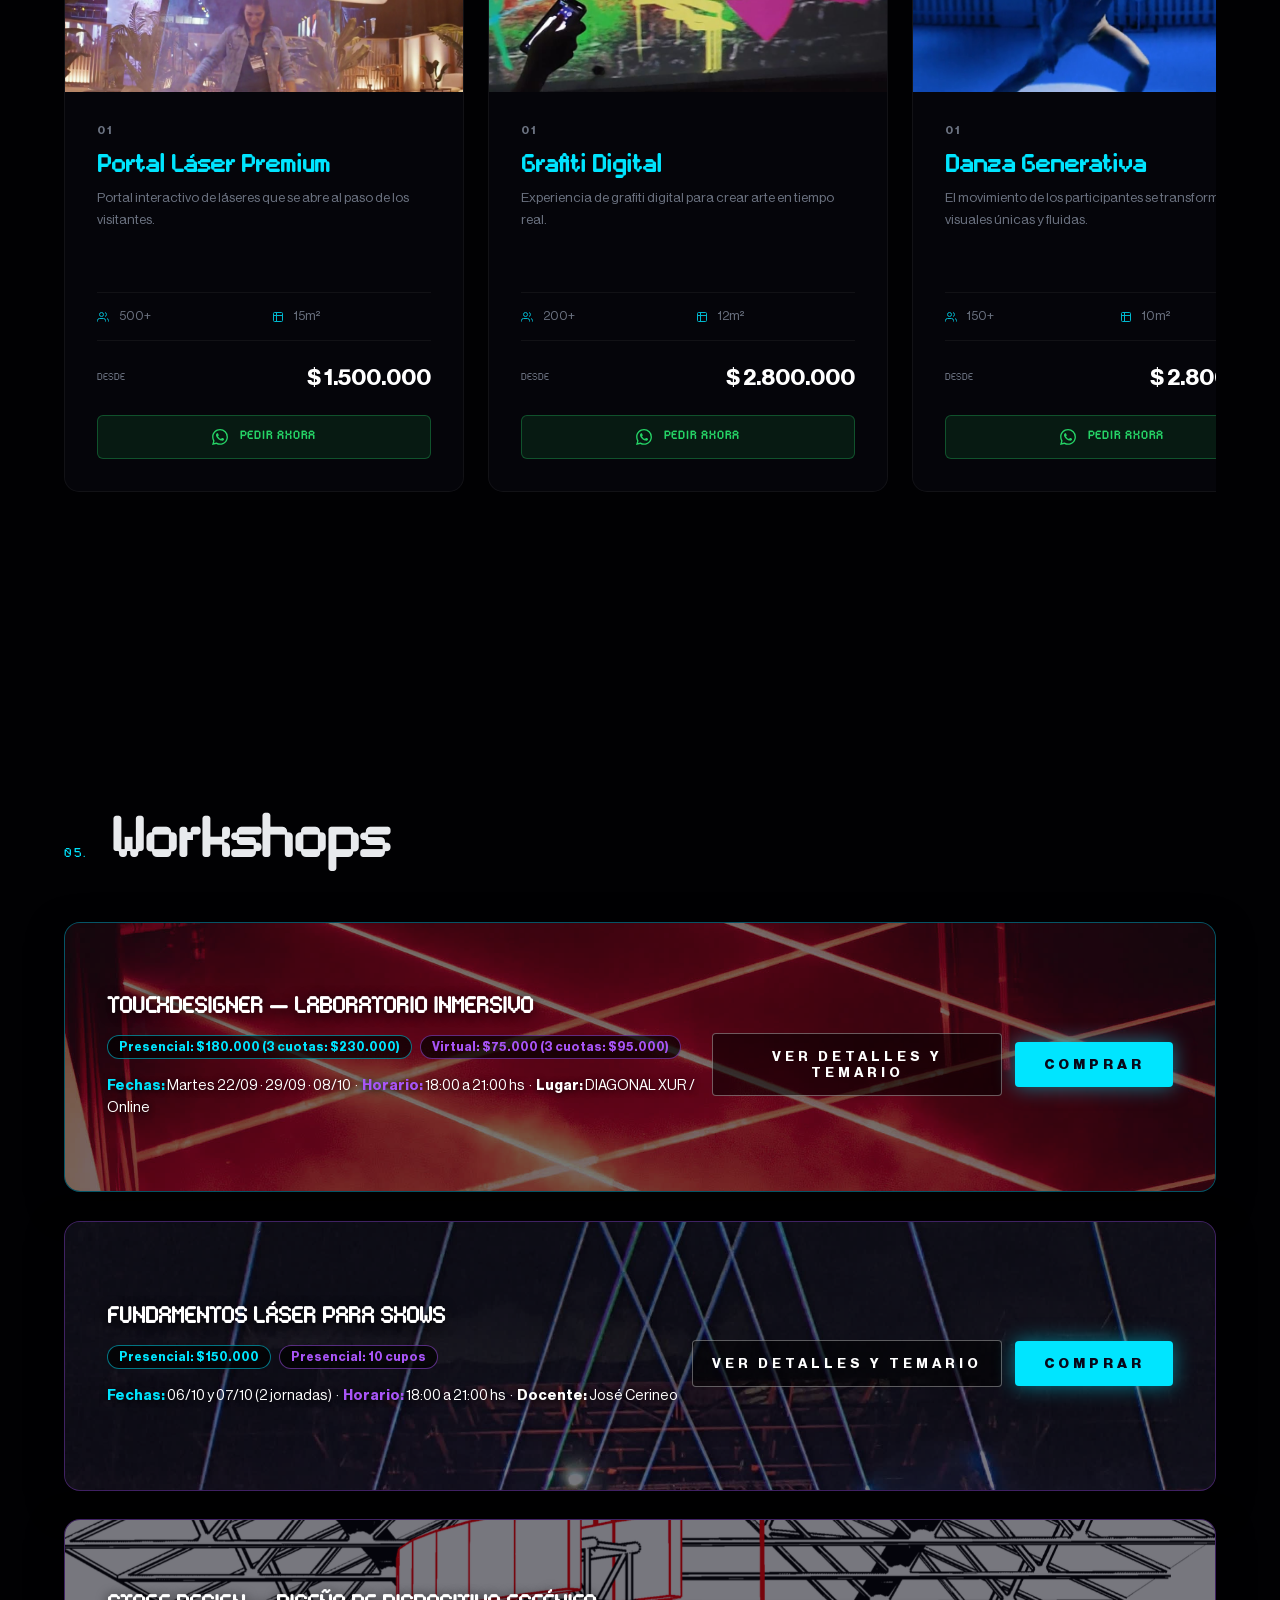
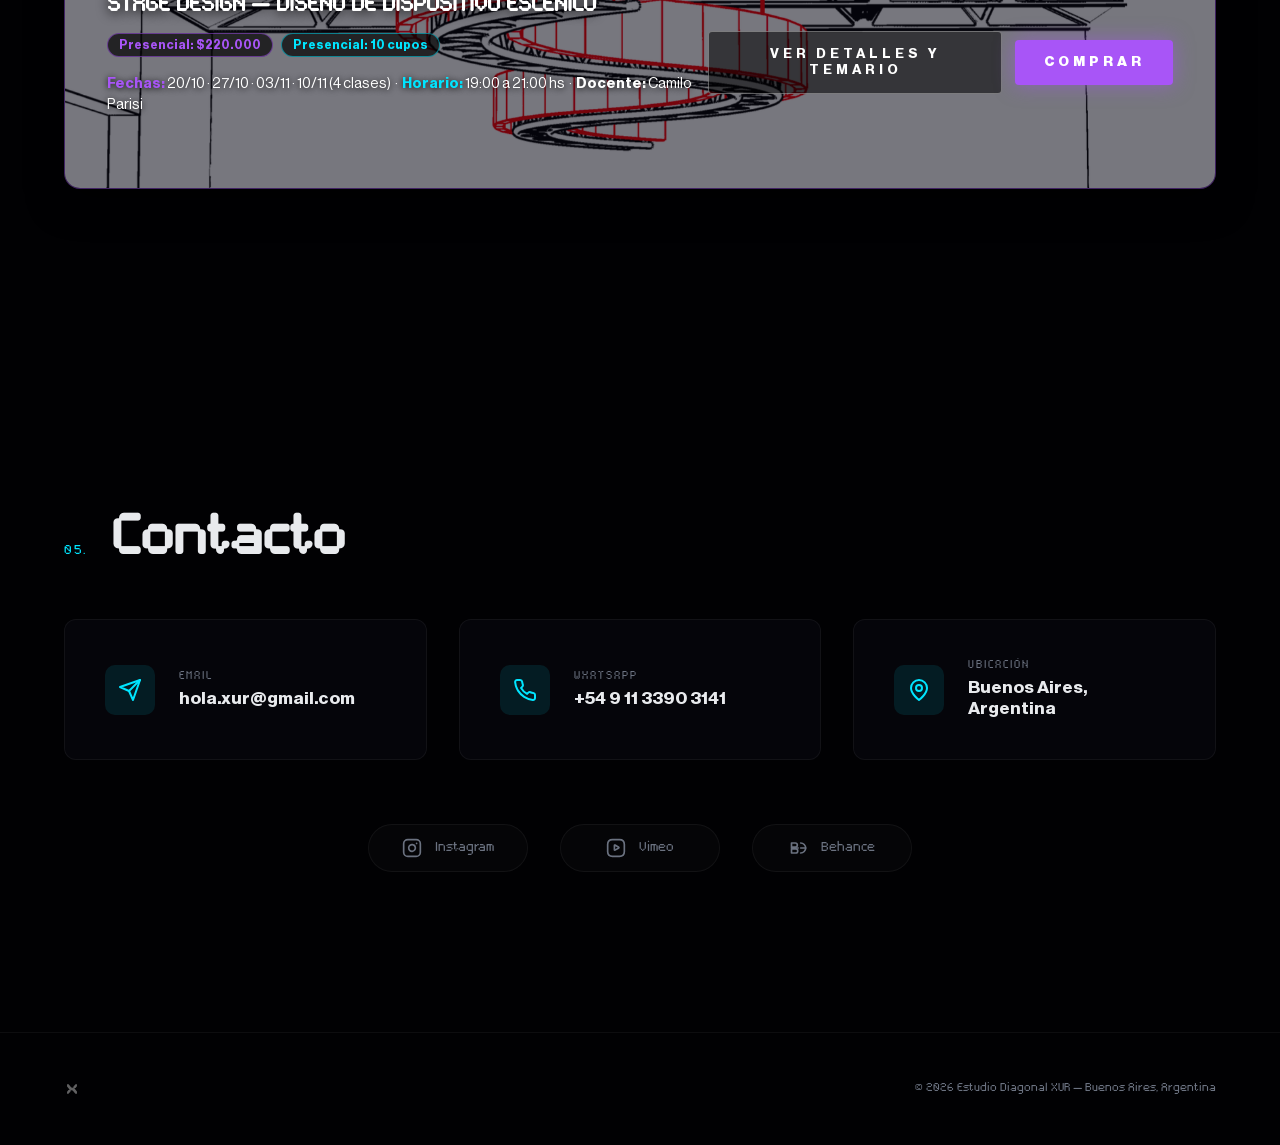
==== commit a36d3da2: "Fix stage design workshop modal title and remove 3 cuotas option" ====
--- a/index.html
+++ b/index.html
@@ -1162,8 +1162,8 @@
         <div style="background: rgba(12,12,32,0.98); border: 1px solid rgba(0,229,255,0.3); border-radius: 14px; max-width: 540px; width: 100%; max-height: 92vh; overflow-y: auto; padding: 2.2rem; position: relative; box-shadow: 0 0 50px rgba(0,229,255,0.15);">
             <button onclick="document.getElementById('ws-inscripcion-modal').style.display='none'; document.body.style.overflow='auto';" style="position: absolute; top: 1.2rem; right: 1.2rem; background: none; border: none; color: white; font-size: 2rem; cursor: pointer; line-height: 1; z-index: 10;">&times;</button>
 
-            <h3 style="font-size: 1.5rem; color: white; margin-bottom: 0.3rem; font-weight: 800; letter-spacing: 0.5px;">Inscripción Workshop TouchDesigner v2</h3>
-            <p style="font-size: 0.85rem; color: var(--accent); margin-bottom: 1.5rem; letter-spacing: 1px;">DIAGONAL XUR · LABORATORIO INMERSIVO</p>
+            <h3 id="ins-modal-title" style="font-size: 1.5rem; color: white; margin-bottom: 0.3rem; font-weight: 800; letter-spacing: 0.5px;">Inscripción Workshop TouchDesigner v2</h3>
+            <p id="ins-modal-subtitle" style="font-size: 0.85rem; color: var(--accent); margin-bottom: 1.5rem; letter-spacing: 1px;">DIAGONAL XUR · LABORATORIO INMERSIVO</p>
 
             <form id="form-inscripcion-ws" onsubmit="procesarInscripcionWhatsApp(event);" style="display: flex; flex-direction: column; gap: 1rem;">
                 
@@ -1182,9 +1182,9 @@
                 </div>
 
                 <!-- Selector de Medio de Pago -->
-                <div style="display: flex; flex-direction: column; gap: 0.4rem; margin-top: 0.2rem;">
+                <div id="container-medio-pago" style="display: flex; flex-direction: column; gap: 0.4rem; margin-top: 0.2rem;">
                     <label style="font-size: 0.75rem; color: #aaa; text-transform: uppercase; letter-spacing: 1px;">Medio de Pago *</label>
-                    <div style="display: grid; grid-template-columns: 1fr 1fr; gap: 0.8rem;">
+                    <div id="grid-medio-pago" style="display: grid; grid-template-columns: 1fr 1fr; gap: 0.8rem;">
                         <button type="button" id="pago-opt-transf" onclick="setMedioPago('transf')" style="padding: 0.75rem; border-radius: 6px; border: 1px solid #00e5ff; background: rgba(0,229,255,0.12); color: white; cursor: pointer; font-family: var(--font-display); font-size: 0.8rem; font-weight: bold; transition: all 0.3s;">
                             TRANSFERENCIA<br><span id="pago-price-transf" style="font-size: 0.72rem; color: #00e5ff; font-weight: normal;">$180.000</span>
                         </button>
@@ -1391,12 +1391,14 @@
             modalId: 'workshop-td2-modal',
             title: 'Inscripción Workshop TouchDesigner v2',
             name: 'Workshop TouchDesigner v2',
+            subtitle: 'DIAGONAL XUR · LABORATORIO INMERSIVO',
             bankProfile: 'facundo',
             prices: {
                 'presencial': { transf: '$180.000', cuotas: '$230.000' },
                 'virtual': { transf: '$75.000', cuotas: '$95.000' }
             },
             hasVirtual: true,
+            hasCuotas: true,
             mpLinks: {
                 'presencial': 'https://mpago.li/2GBLeA8',
                 'virtual': 'https://mpago.li/1MsUNyb'
@@ -1406,27 +1408,29 @@
             modalId: 'workshop-laser-modal',
             title: 'Inscripción Workshop Fundamentos Láser para Shows',
             name: 'Workshop Fundamentos Láser para Shows (06/10 y 07/10)',
+            subtitle: 'DIAGONAL XUR · LABORATORIO INMERSIVO',
             bankProfile: 'facundo',
             prices: {
                 'presencial': { transf: '$150.000', cuotas: '$150.000' }
             },
             hasVirtual: false,
+            hasCuotas: true,
             mpLinks: {
                 'presencial': 'https://mpago.li/2GBLeA8'
             }
         },
         'stagedesign': {
             modalId: 'workshop-stagedesign-modal',
-            title: 'Inscripción Workshop Stage Design',
-            name: 'Workshop Stage Design — Diseño de Dispositivo Escénico (20/10 al 10/11)',
+            title: 'STAGE DESIGN — DISEÑO DE DISPOSITIVO ESCÉNICO',
+            name: 'STAGE DESIGN — DISEÑO DE DISPOSITIVO ESCÉNICO',
+            subtitle: 'DIAGONAL XUR · LABORATORIO INMERSIVO',
             bankProfile: 'camilo',
             prices: {
-                'presencial': { transf: '$220.000', cuotas: '$220.000' }
+                'presencial': { transf: '$220.000' }
             },
             hasVirtual: false,
-            mpLinks: {
-                'presencial': 'https://mpago.li/2GBLeA8'
-            }
+            hasCuotas: false,
+            mpLinks: {}
         }
     };
 
@@ -1442,9 +1446,12 @@
         const sdModal = document.getElementById('workshop-stagedesign-modal');
         if (sdModal) sdModal.style.display = 'none';
 
-        // Actualizar título del modal
+        // Actualizar título y subtítulo del modal
         const titleEl = document.getElementById('ins-modal-title');
         if (titleEl) titleEl.innerText = ws.title;
+
+        const subtitleEl = document.getElementById('ins-modal-subtitle');
+        if (subtitleEl) subtitleEl.innerText = ws.subtitle || 'DIAGONAL XUR · LABORATORIO INMERSIVO';
 
         // Actualizar datos bancarios dinámicamente según el workshop
         const bank = BANK_DETAILS_PROFILES[ws.bankProfile || 'facundo'];
@@ -1495,14 +1502,26 @@
             btnVirtual.querySelector('span').innerText = ws.prices.virtual.transf;
         }
 
-        // Actualizar montos en selector de medio de pago
-        document.getElementById('pago-price-transf').innerText = pObj.transf;
-        document.getElementById('pago-price-mp').innerText = pObj.cuotas;
+        // Actualizar selector de medio de pago según si tiene cuotas
+        const gridPago = document.getElementById('grid-medio-pago');
+        const btnMp = document.getElementById('pago-opt-mp');
+        const hasCuotas = ws.hasCuotas !== false;
+
+        if (hasCuotas) {
+            if (btnMp) btnMp.style.display = 'block';
+            if (gridPago) gridPago.style.gridTemplateColumns = '1fr 1fr';
+            if (document.getElementById('pago-price-transf')) document.getElementById('pago-price-transf').innerText = pObj.transf;
+            if (document.getElementById('pago-price-mp')) document.getElementById('pago-price-mp').innerText = pObj.cuotas || pObj.transf;
+        } else {
+            if (btnMp) btnMp.style.display = 'none';
+            if (gridPago) gridPago.style.gridTemplateColumns = '1fr';
+            if (document.getElementById('pago-price-transf')) document.getElementById('pago-price-transf').innerText = pObj.transf;
+        }
 
         // Actualizar link de Mercado Pago
         const linkPago = document.getElementById('ins-link-pago-directo');
         if (linkPago) {
-            linkPago.href = ws.mpLinks[mod] || ws.mpLinks['presencial'] || '#';
+            linkPago.href = (ws.mpLinks && ws.mpLinks[mod]) ? ws.mpLinks[mod] : '#';
         }
 
         if (mod === 'presencial' || !ws.hasVirtual) {
@@ -1608,8 +1627,8 @@
         const mod = document.getElementById('ins-modalidad').value;
         const medio = document.getElementById('ins-medio-pago').value;
         const pObj = ws.prices[mod] || ws.prices['presencial'];
-        const precio = medio === 'transf' ? pObj.transf : pObj.cuotas;
-        const medioTexto = medio === 'transf' ? 'TRANSFERENCIA BANCARIA' : '3 CUOTAS MERCADO PAGO';
+        const precio = (medio === 'transf' || ws.hasCuotas === false) ? pObj.transf : (pObj.cuotas || pObj.transf);
+        const medioTexto = (medio === 'transf' || ws.hasCuotas === false) ? 'TRANSFERENCIA BANCARIA' : '3 CUOTAS MERCADO PAGO';
         const modTexto = `${mod.toUpperCase()} — ${medioTexto} (${precio})`;
 
         // Registrar en Google Sheets automáticamente
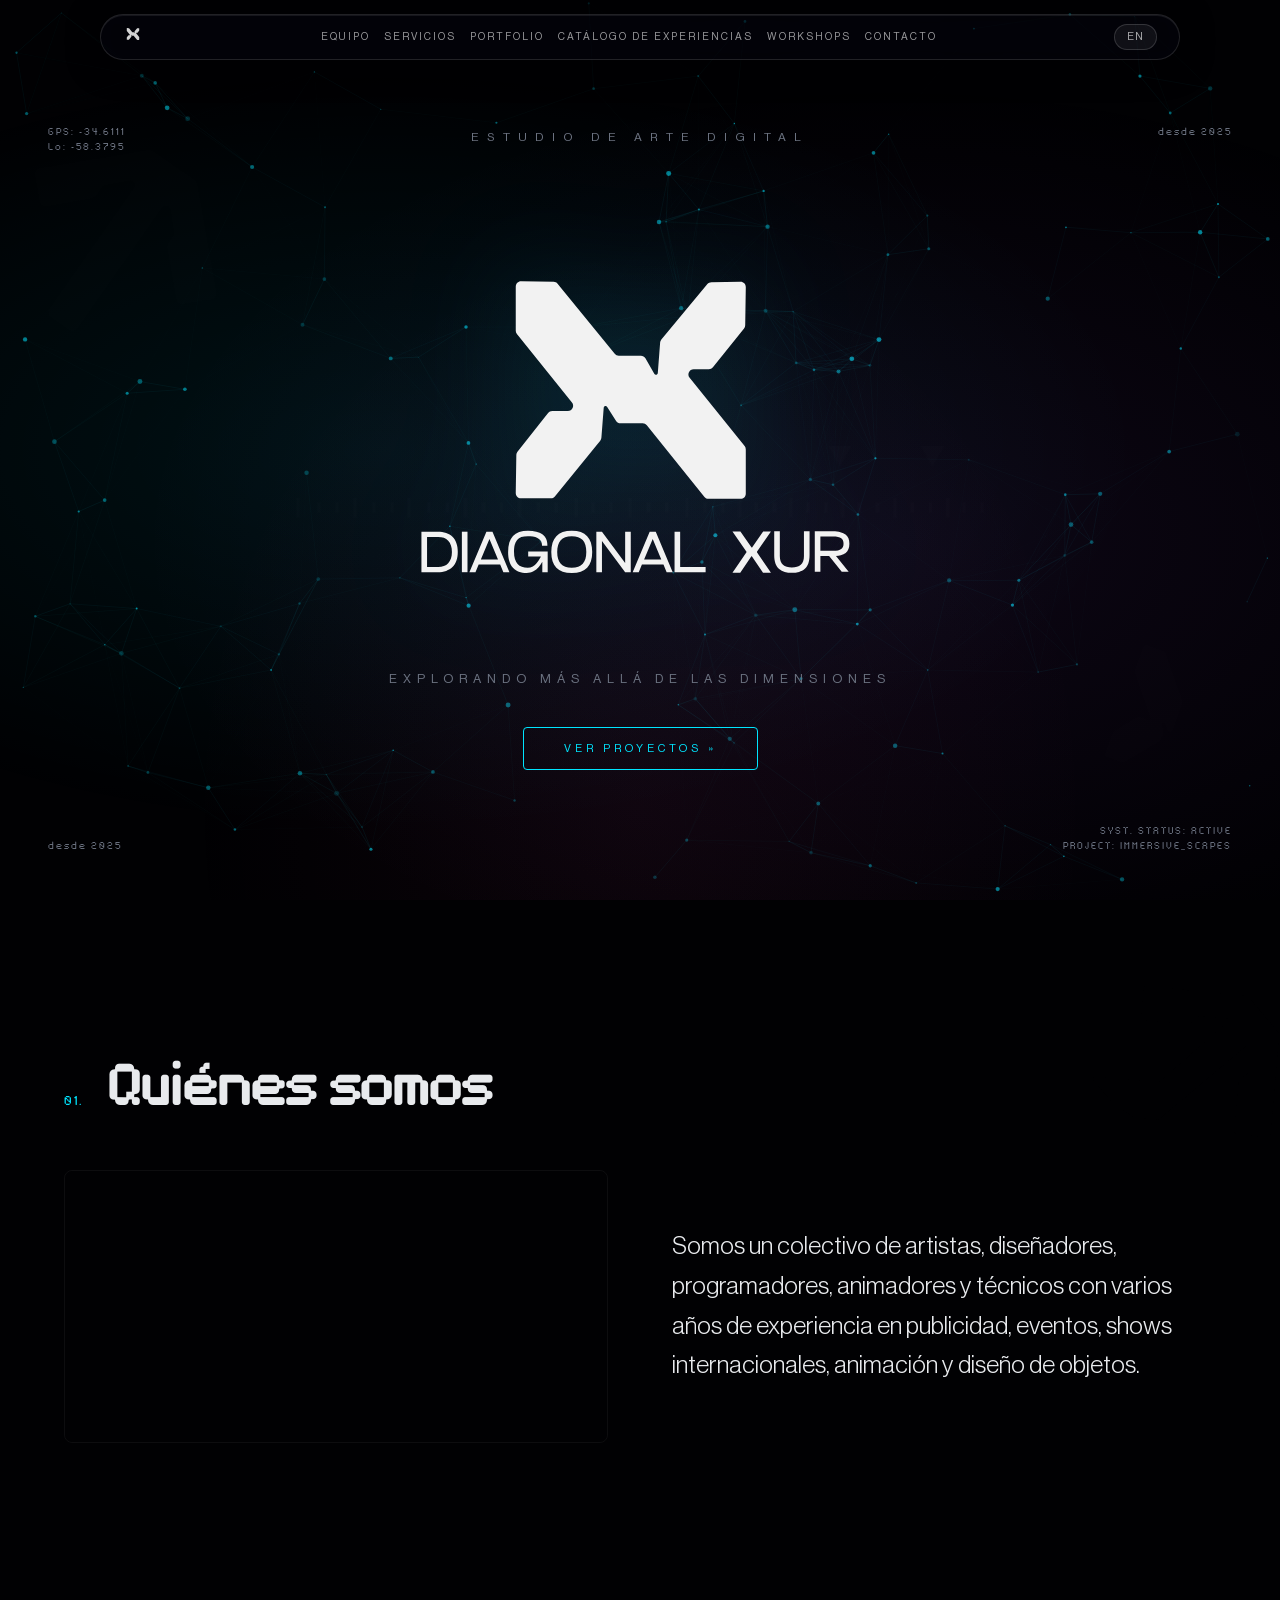
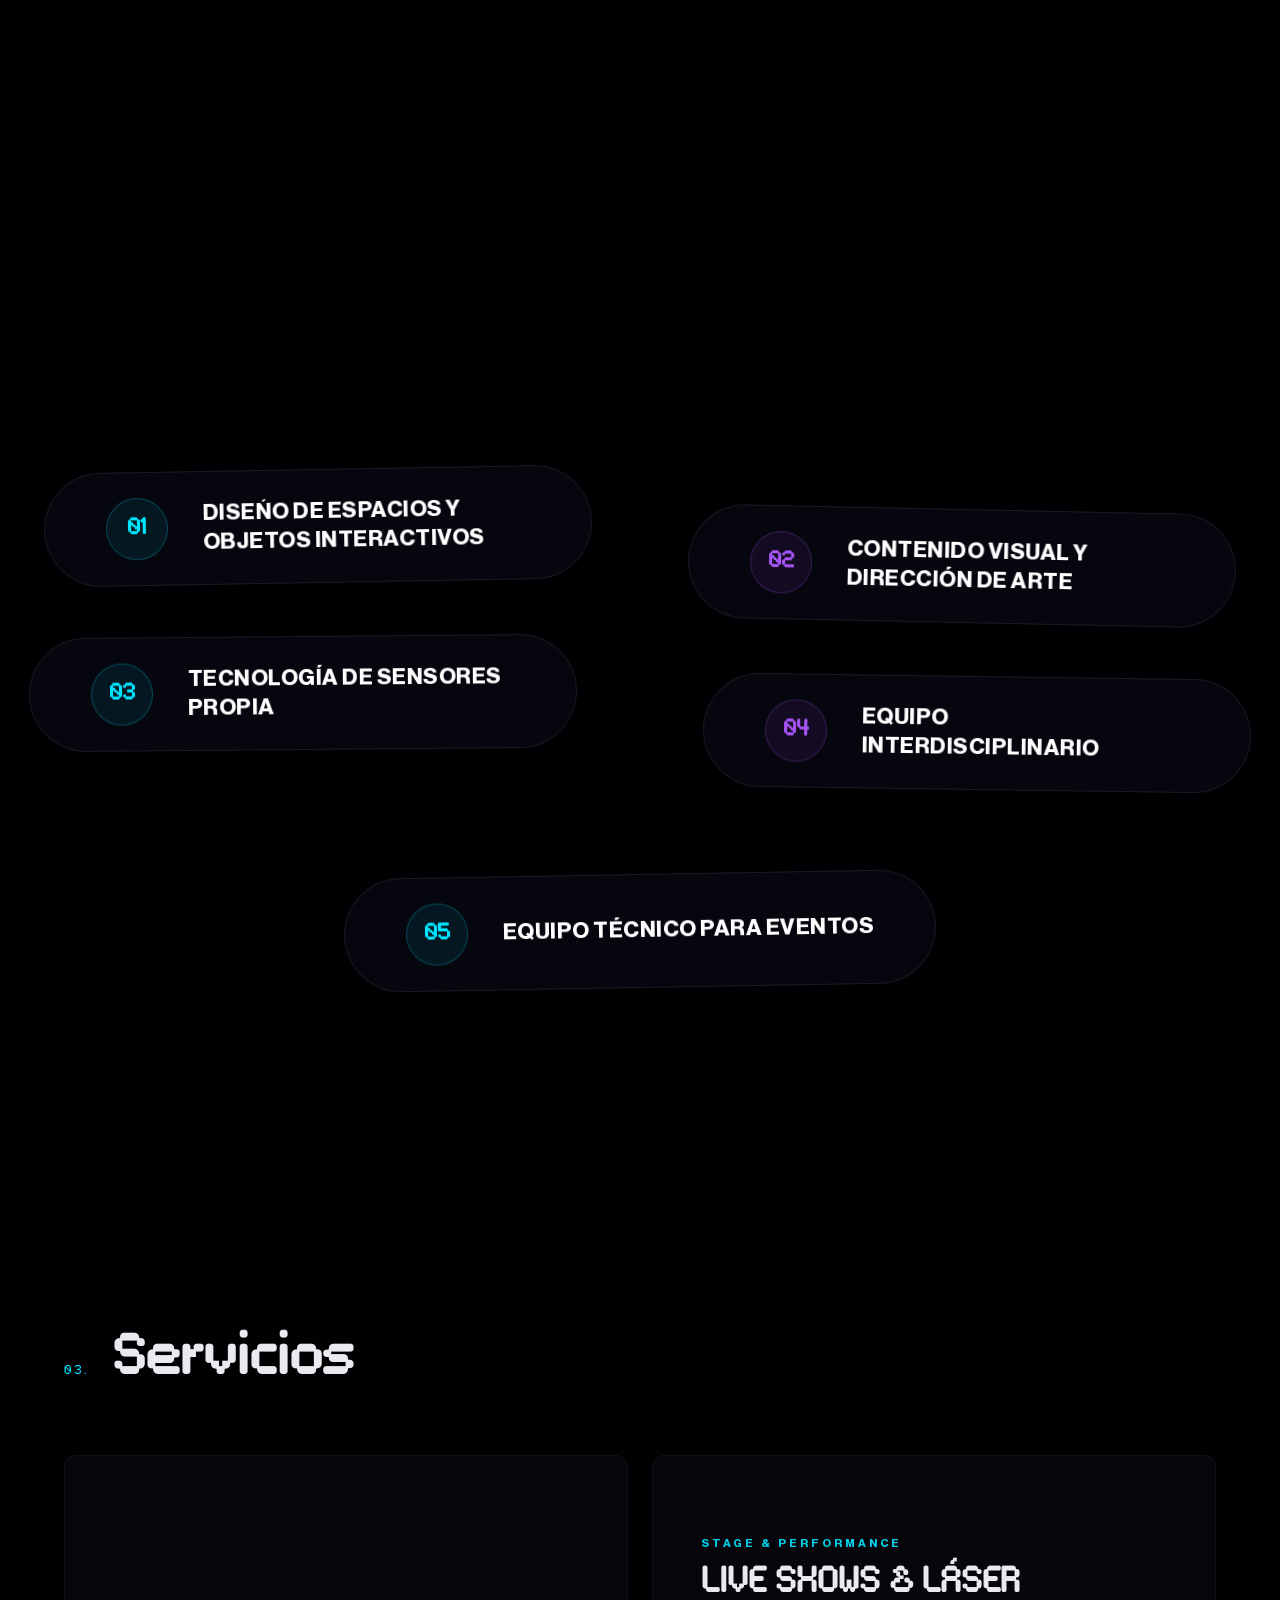
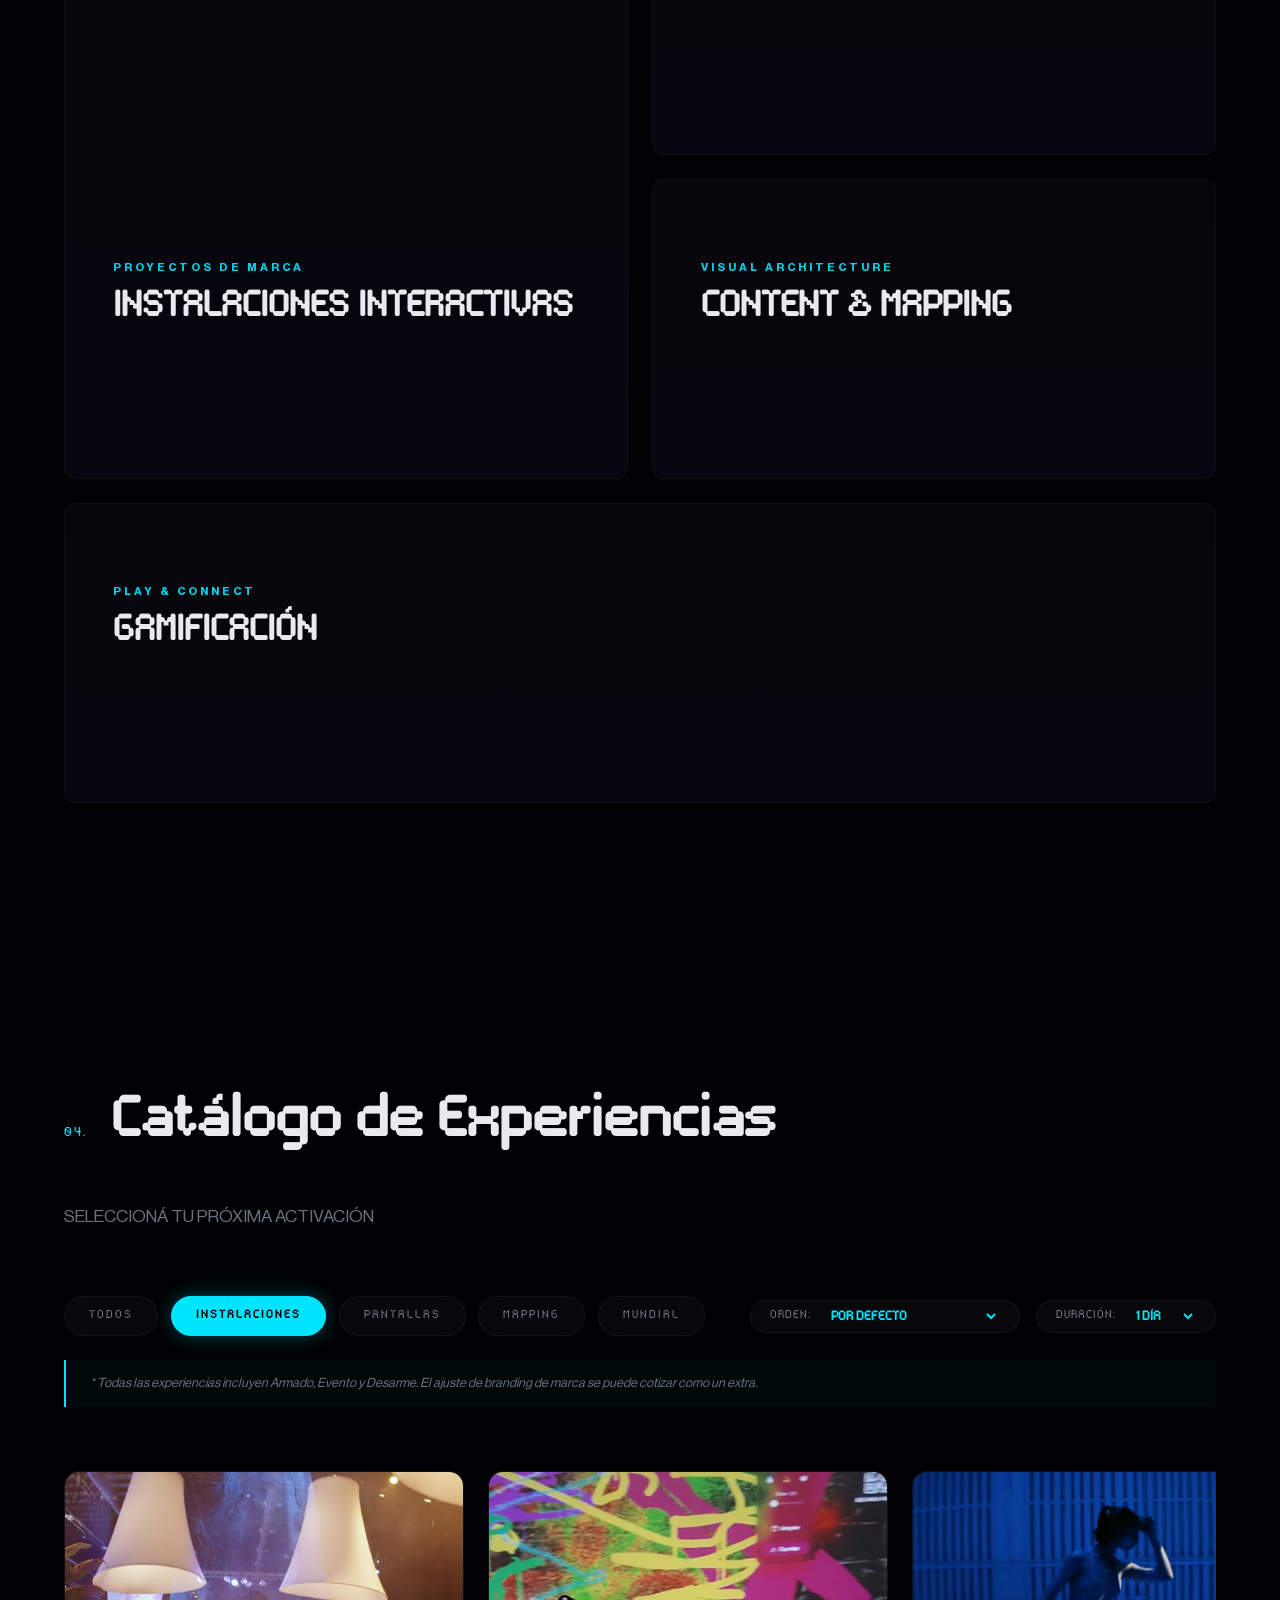
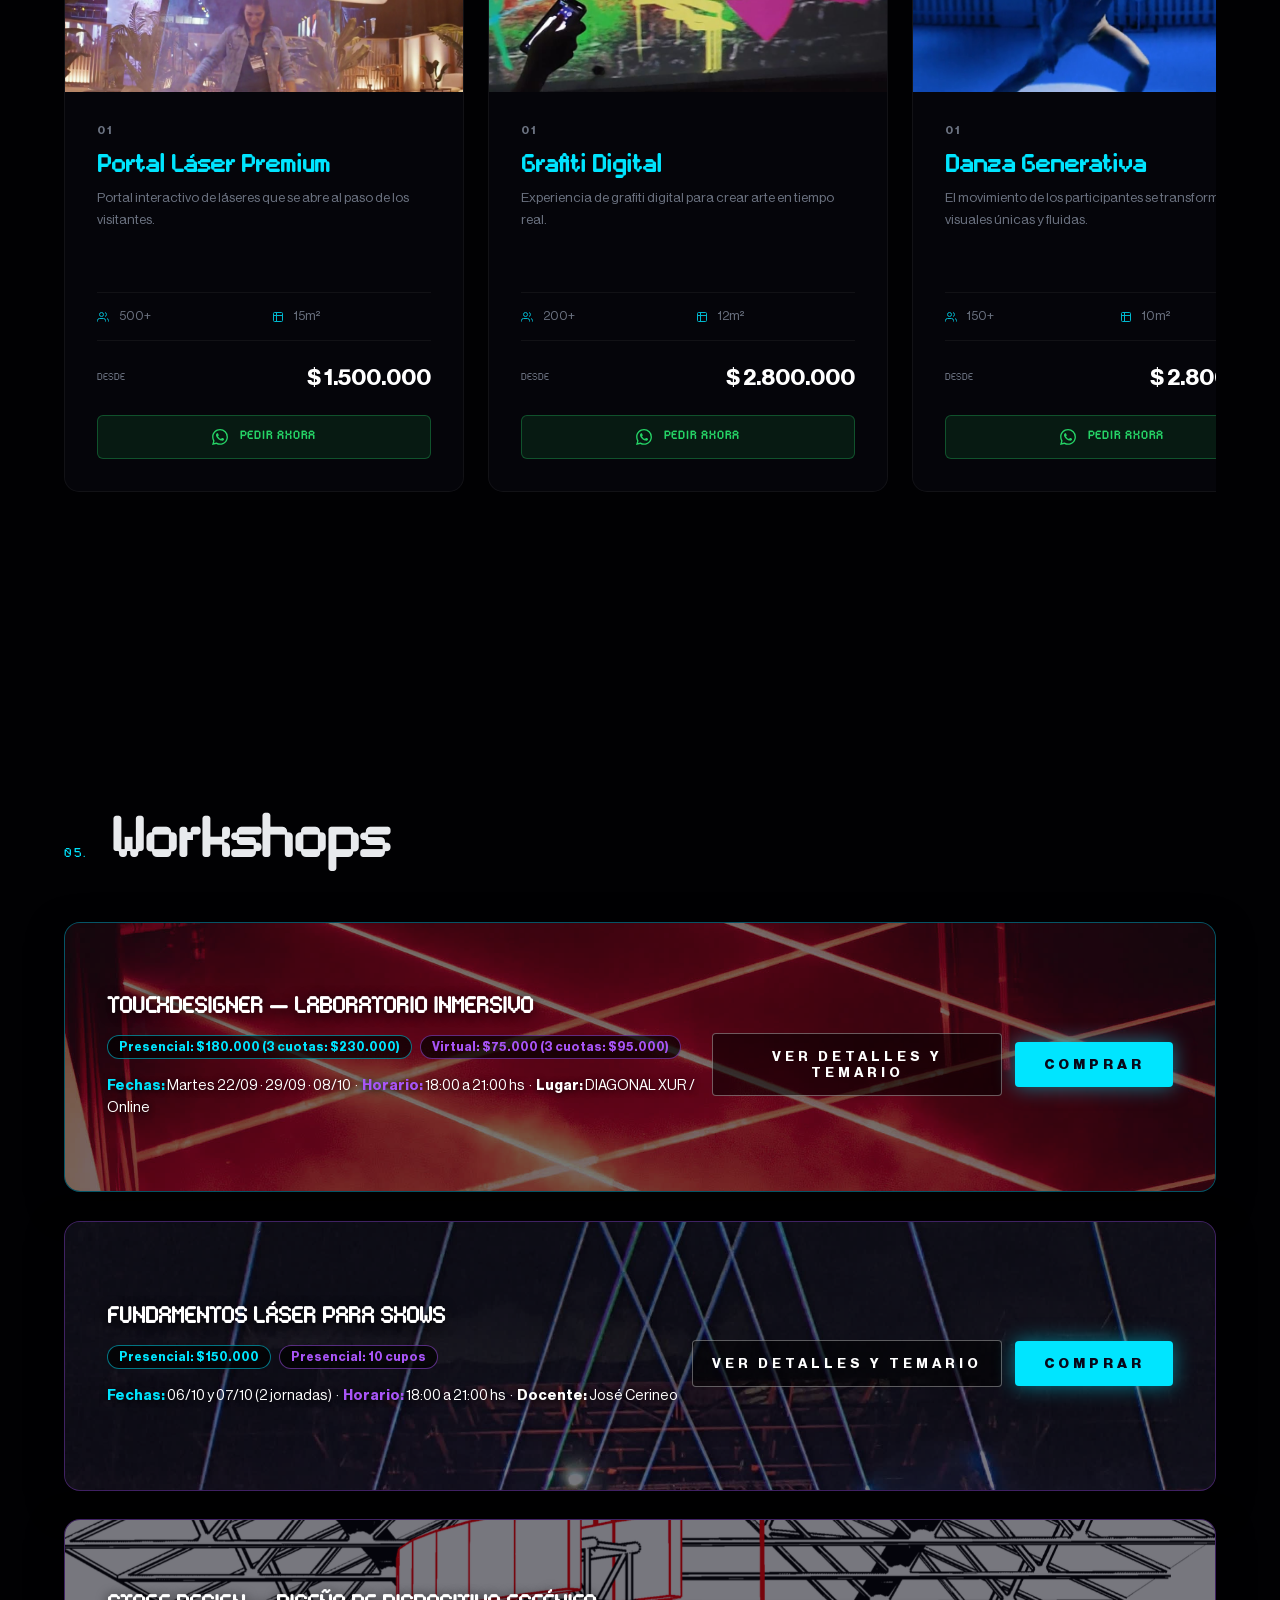
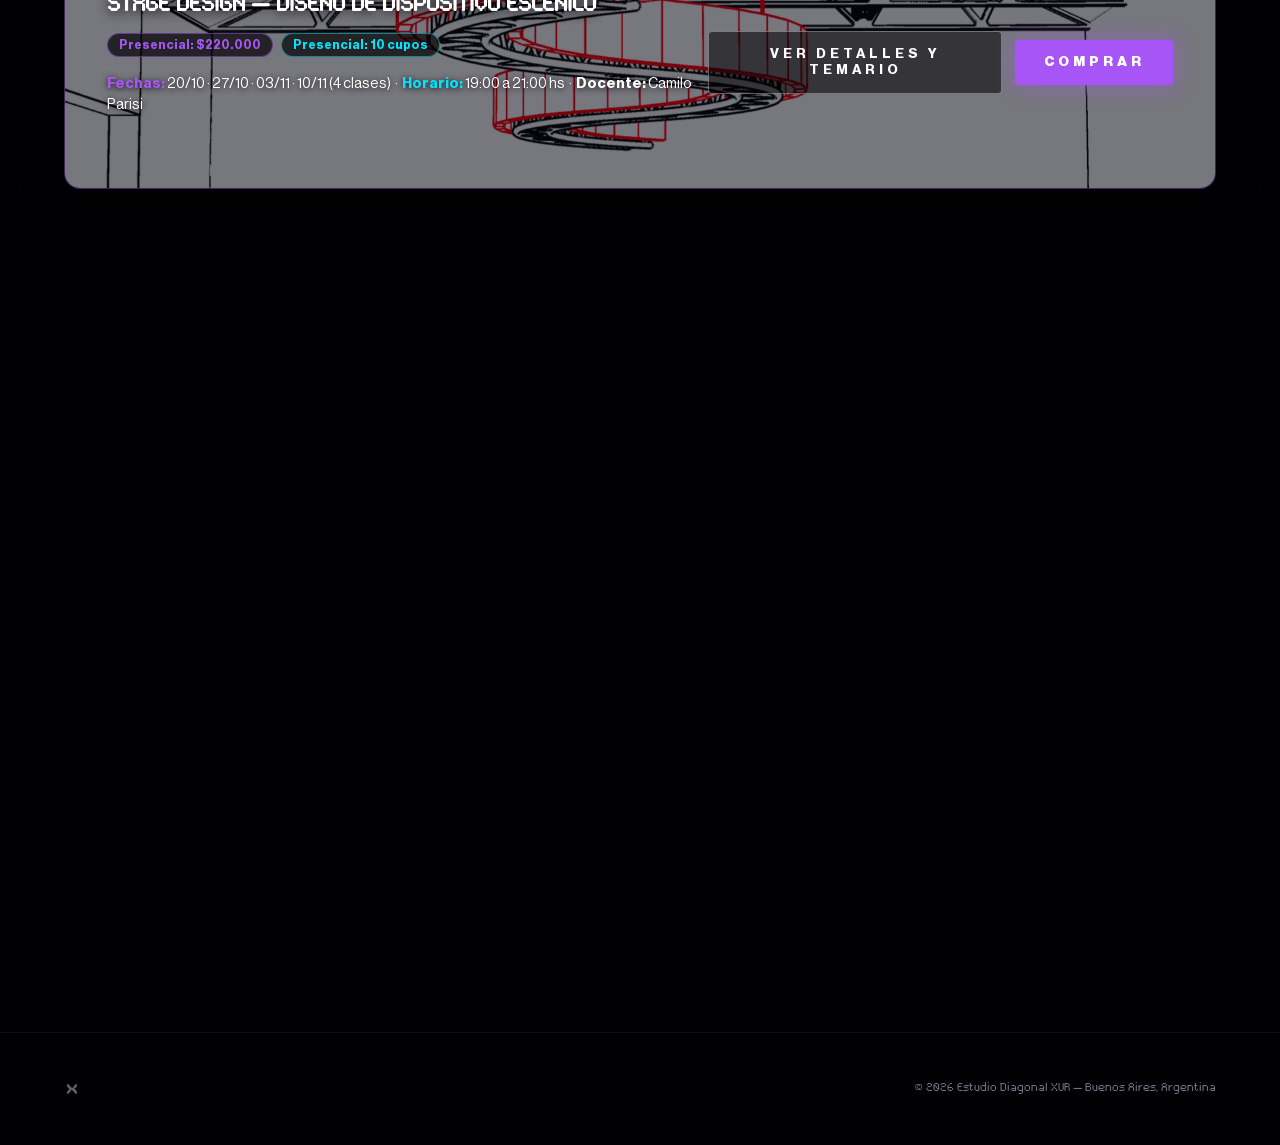
==== commit 5c712ccc: "Remove 3 cuotas option for Fundamentos Laser workshop" ====
--- a/index.html
+++ b/index.html
@@ -1411,13 +1411,11 @@
             subtitle: 'DIAGONAL XUR · LABORATORIO INMERSIVO',
             bankProfile: 'facundo',
             prices: {
-                'presencial': { transf: '$150.000', cuotas: '$150.000' }
+                'presencial': { transf: '$150.000' }
             },
             hasVirtual: false,
-            hasCuotas: true,
-            mpLinks: {
-                'presencial': 'https://mpago.li/2GBLeA8'
-            }
+            hasCuotas: false,
+            mpLinks: {}
         },
         'stagedesign': {
             modalId: 'workshop-stagedesign-modal',
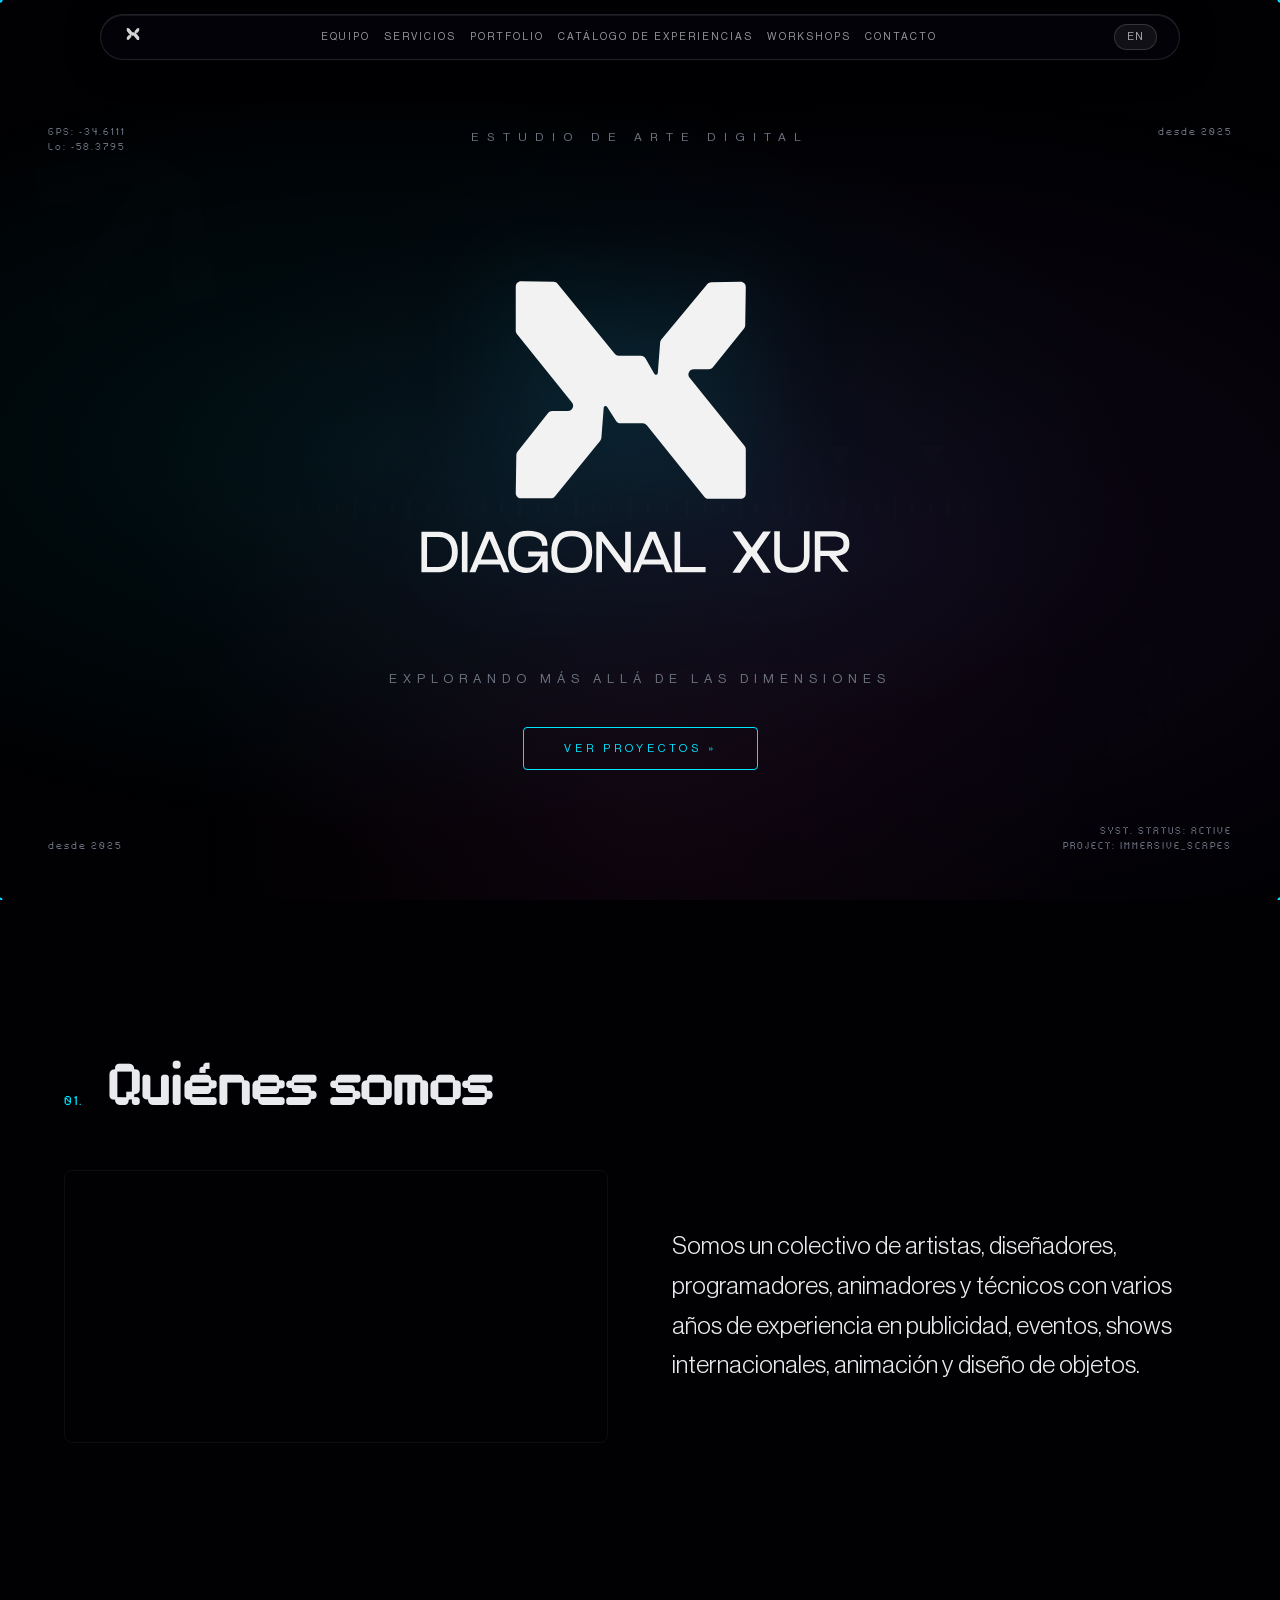
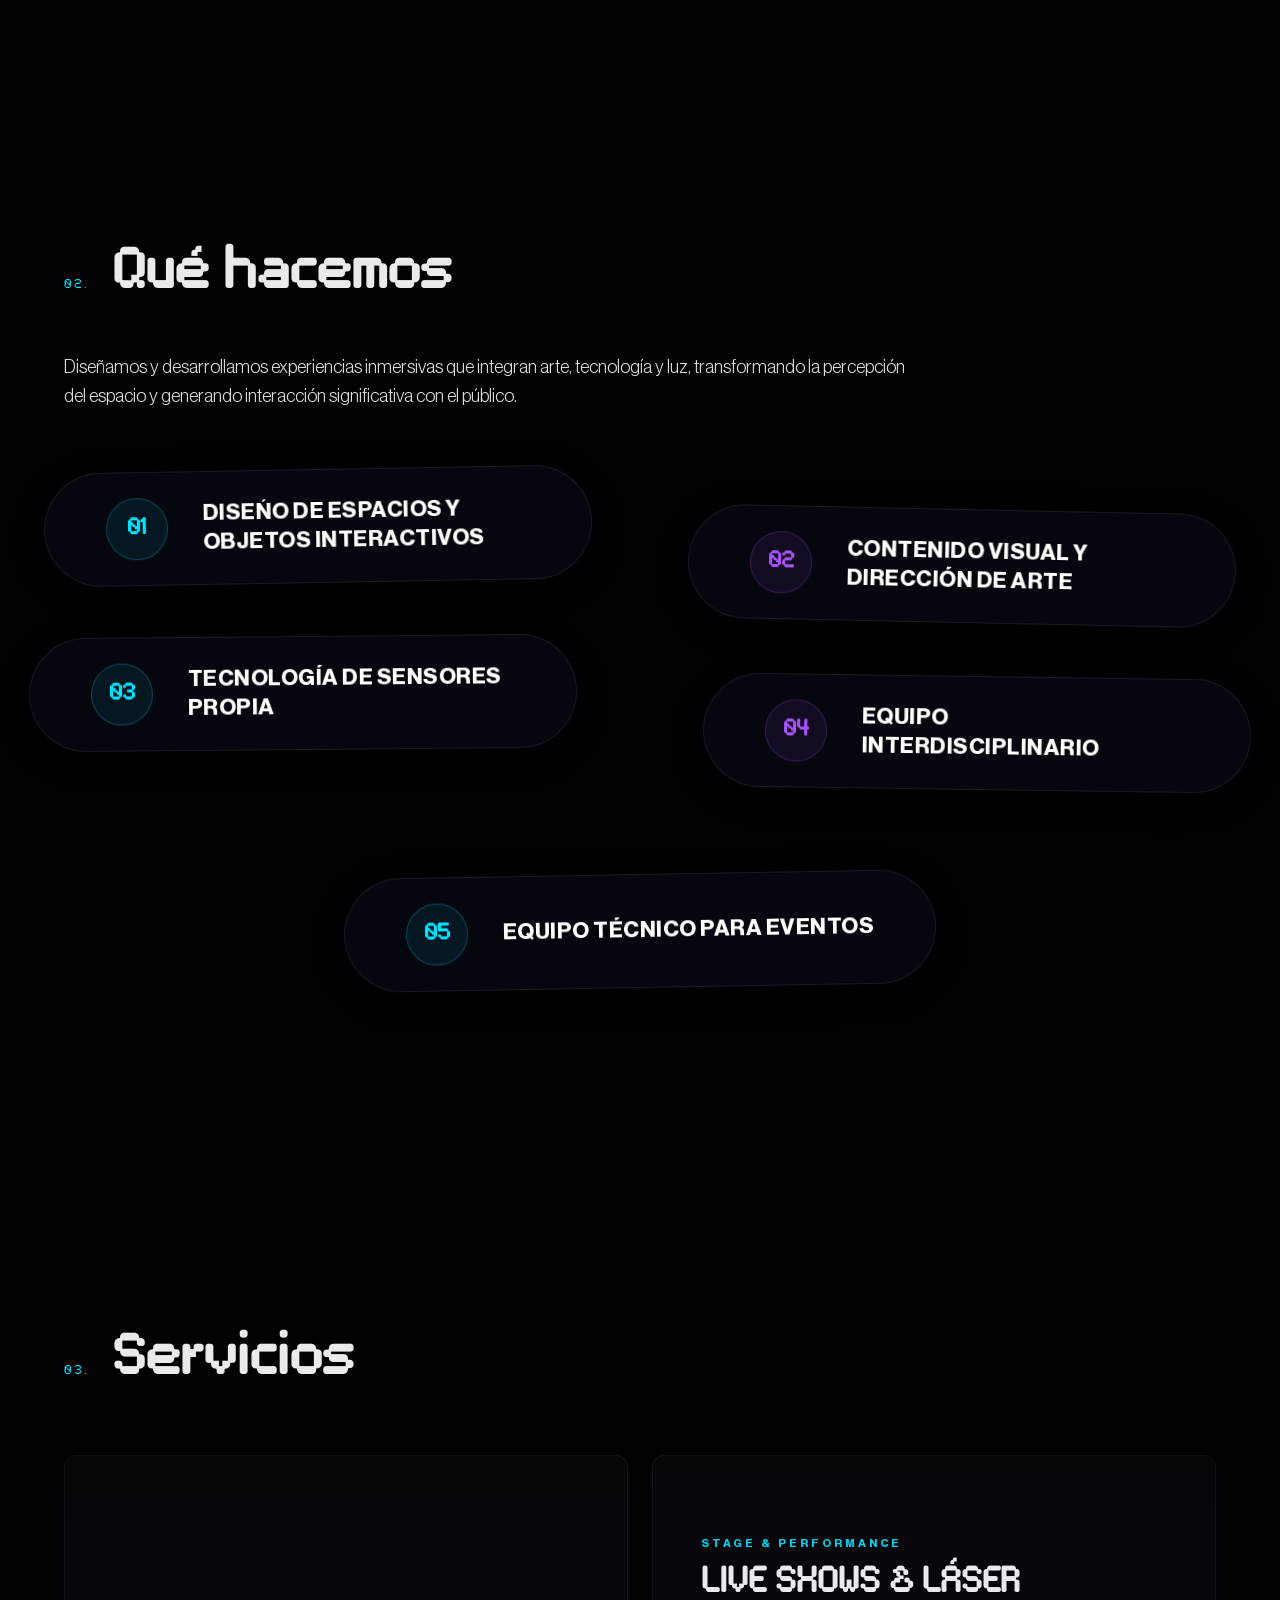
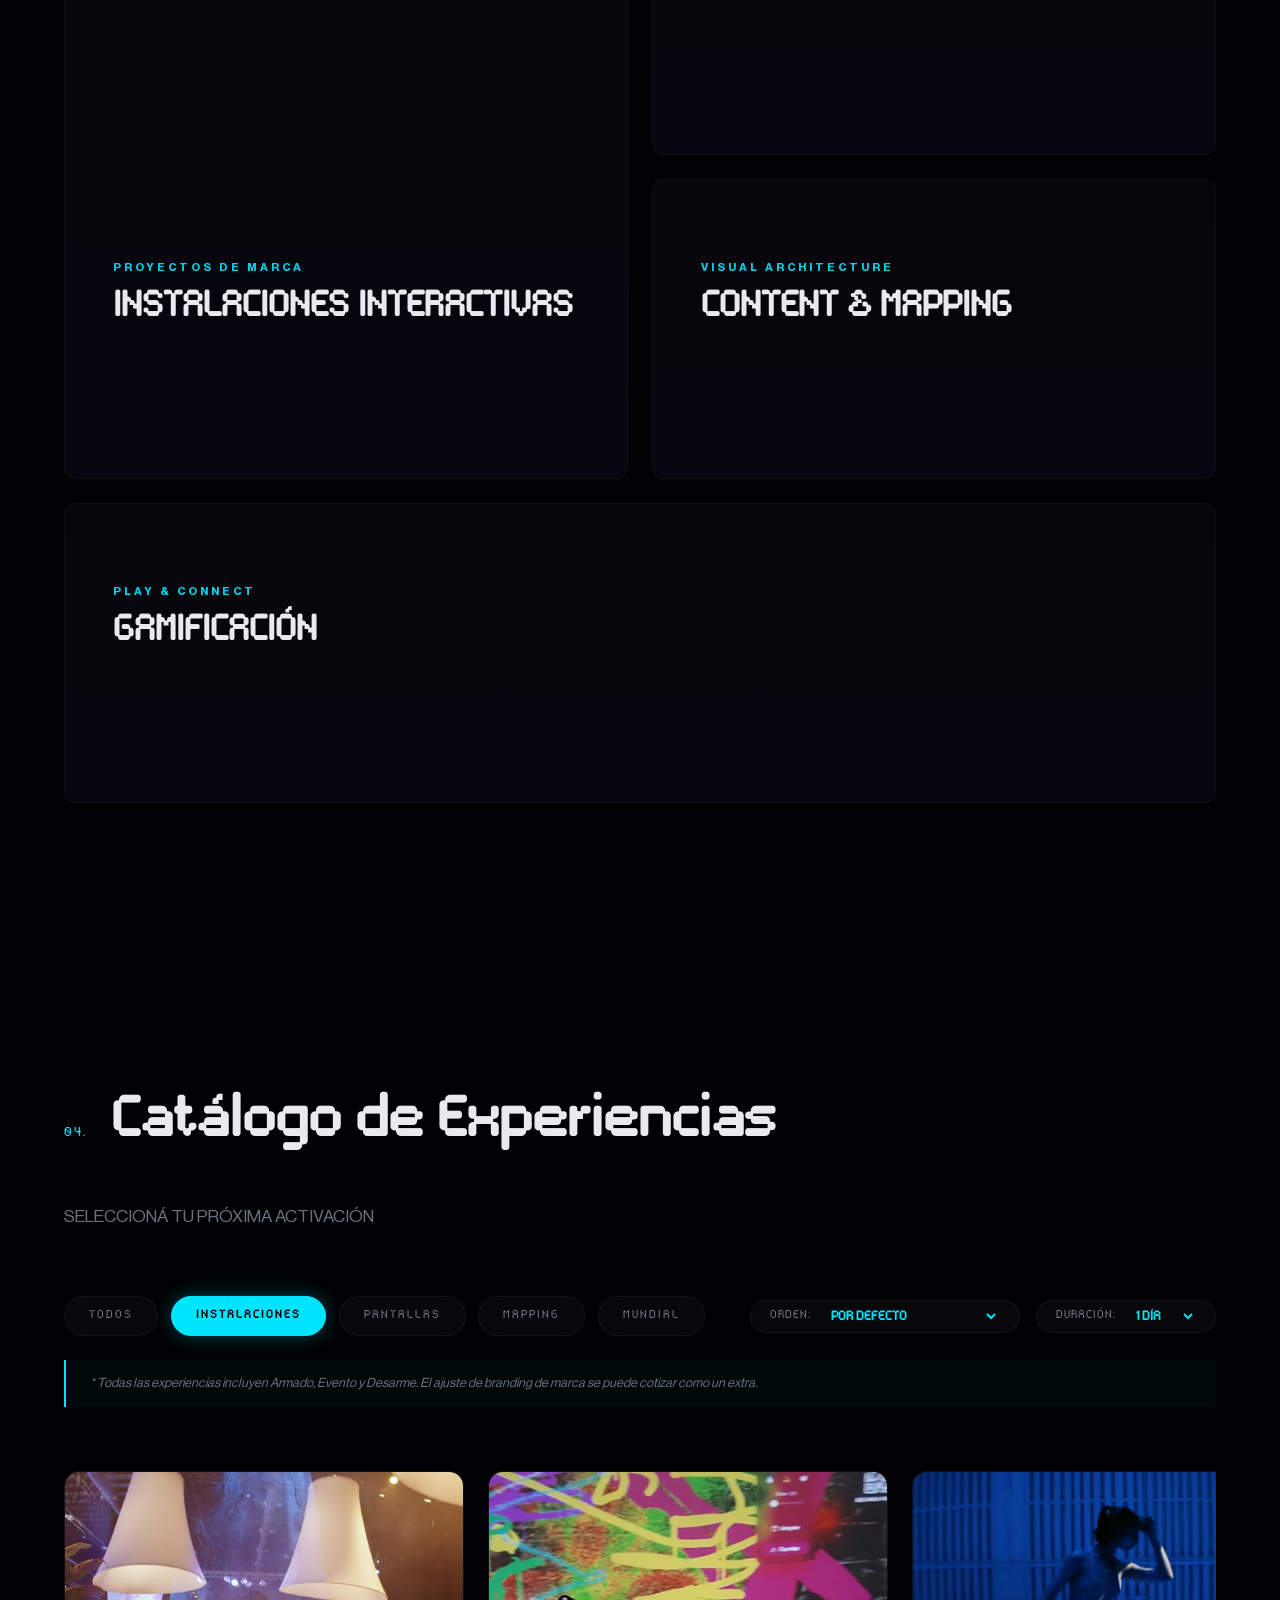
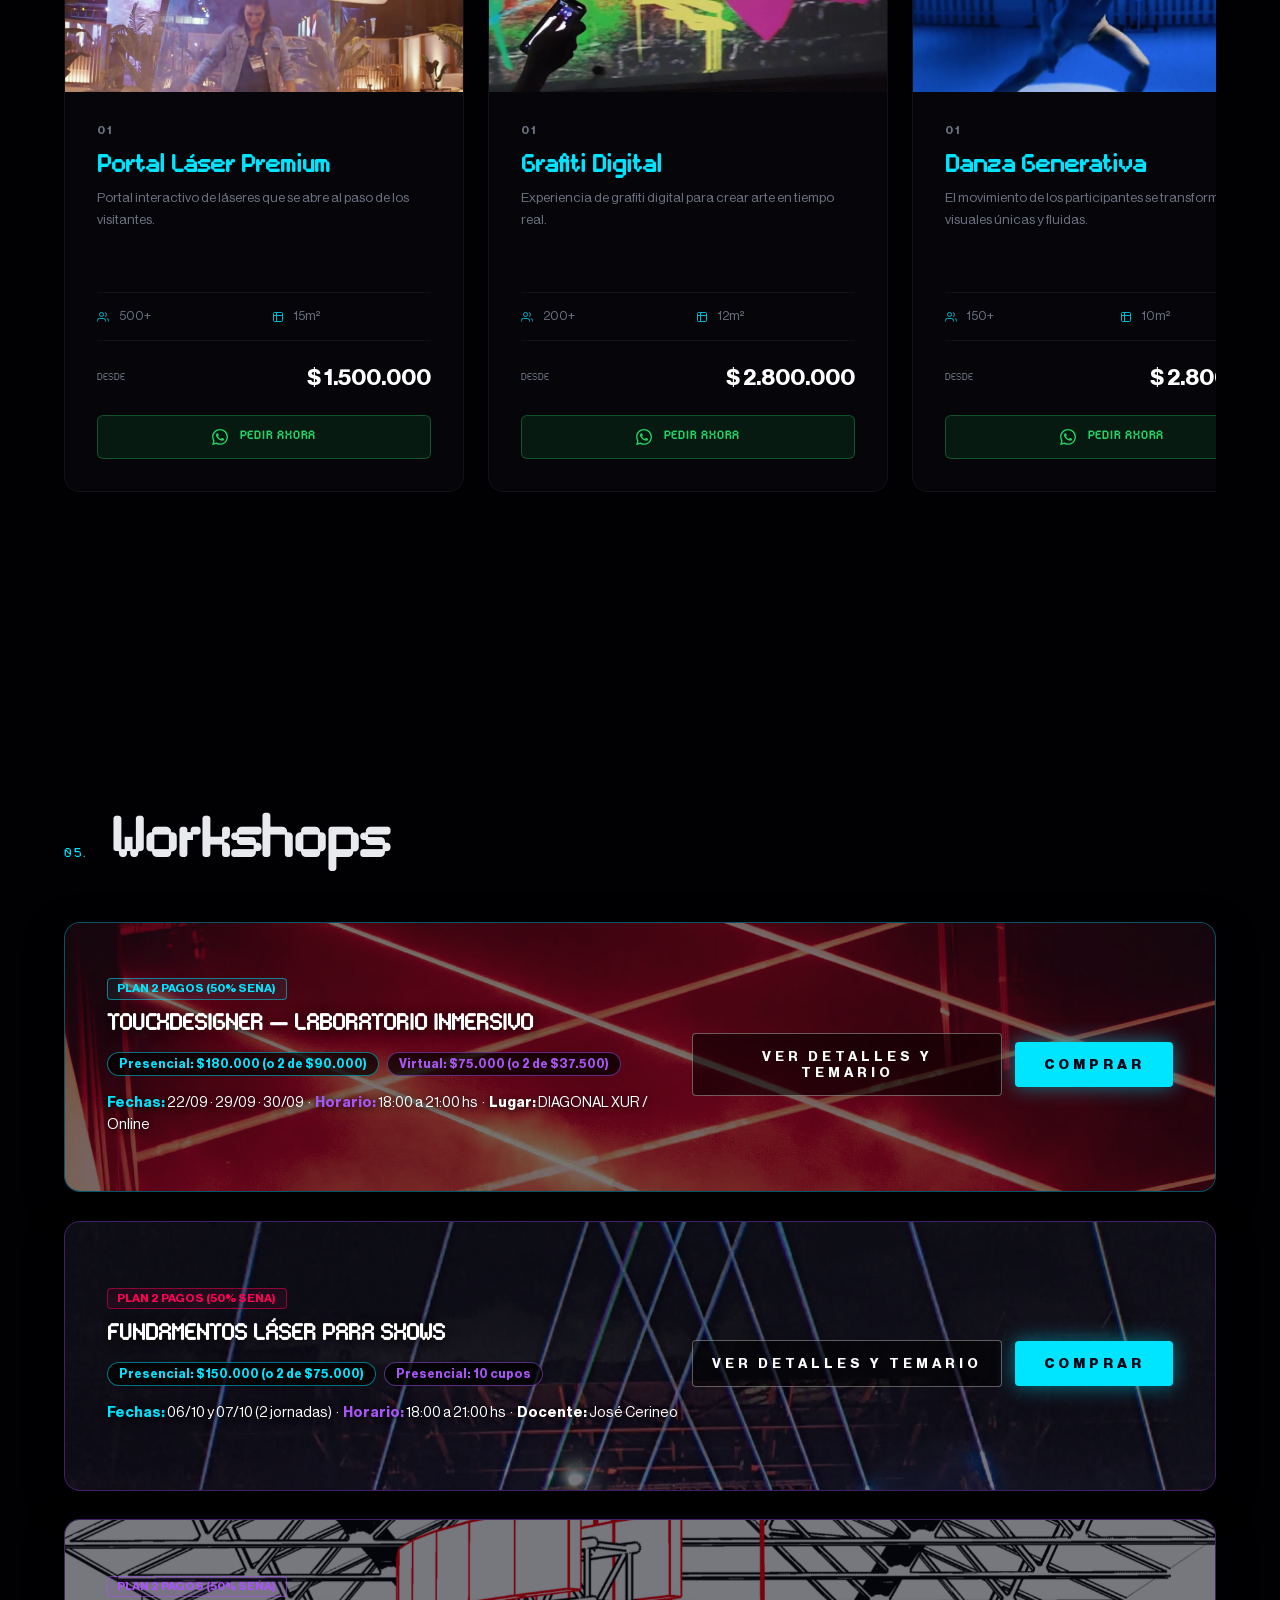
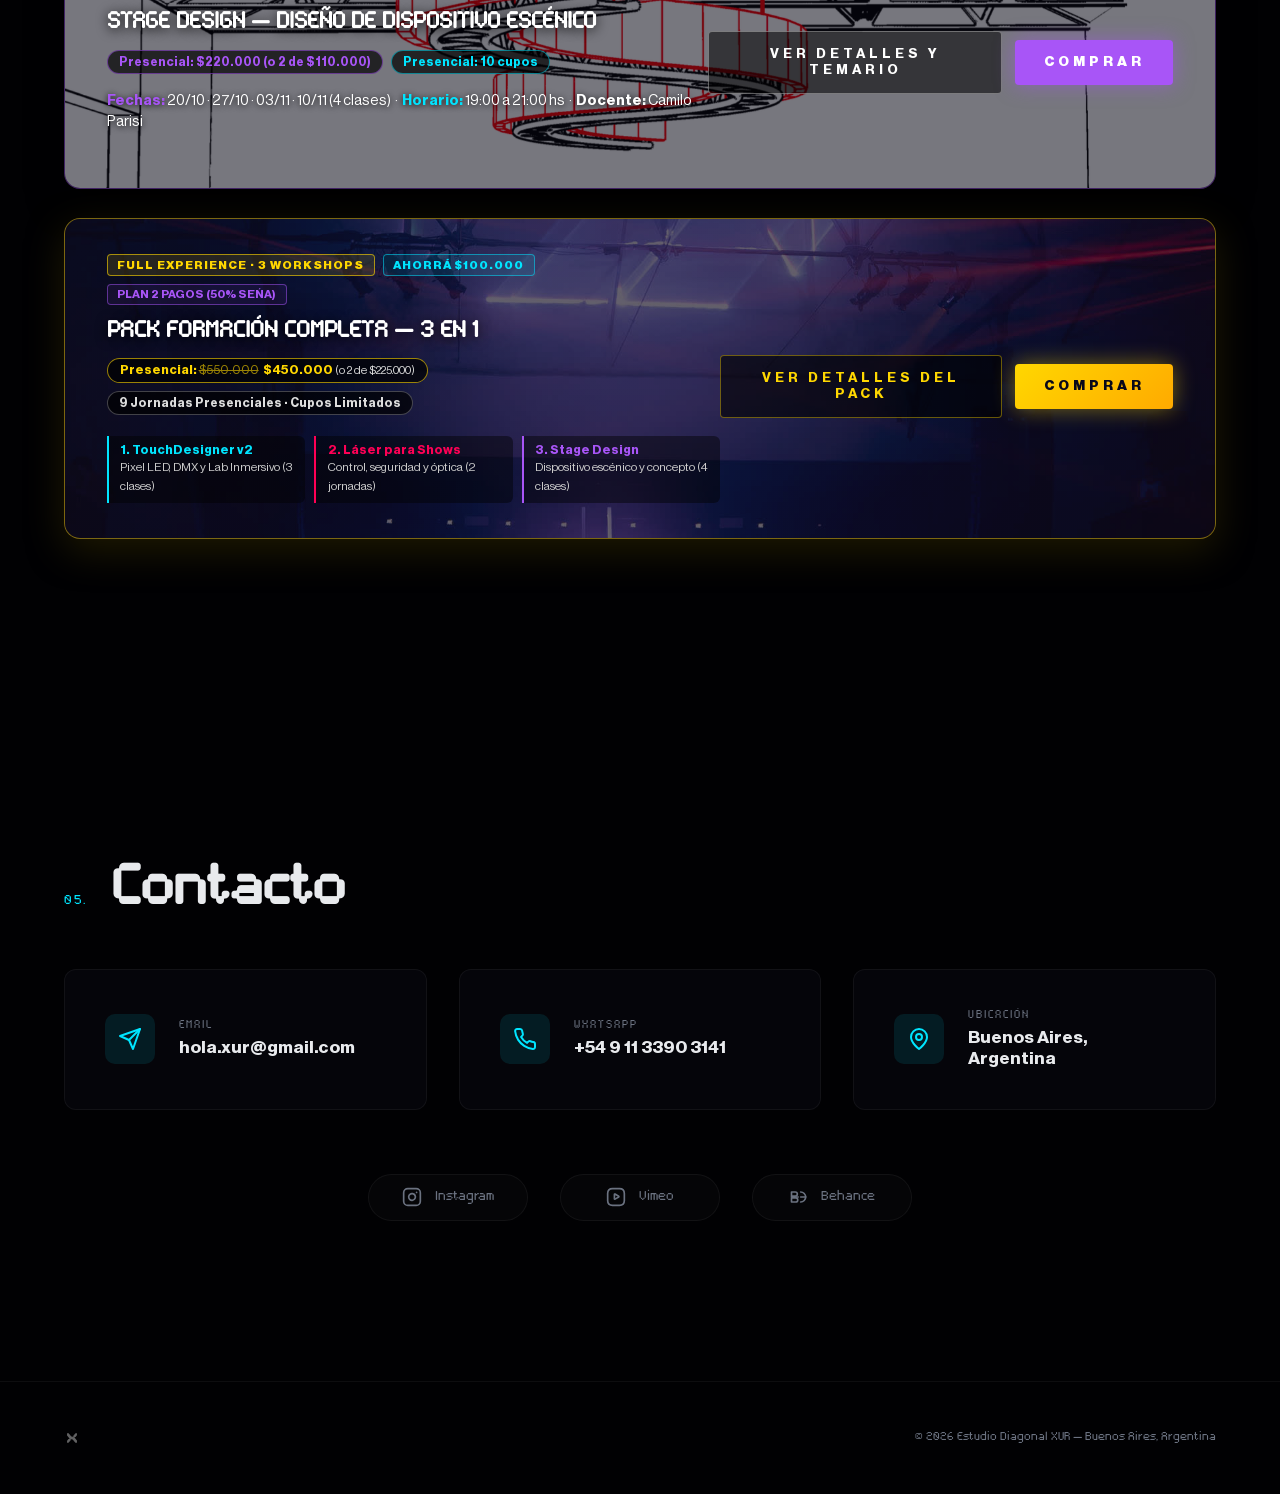
==== commit 9fbb9151: "Update workshops: added 2-payment scheme, updated prices and dates, fixed asset paths" ====
--- a/index.html
+++ b/index.html
@@ -22,7 +22,7 @@
     <!-- Navbar Glass -->
     <nav class="navbar">
         <a href="#hero" class="nav-logo">
-            <img src="/assets/logo-xur.svg" alt="XUR" class="nav-logo-img">
+            <img src="assets/logo-xur.svg" alt="XUR" class="nav-logo-img">
         </a>
         <div class="nav-links" id="nav-links">
             <a href="#quienes-somos" data-i18n="nav-about">Quiénes somos</a>
@@ -77,7 +77,7 @@
             <h2 data-i18n="team-title">Quiénes somos</h2>
         </div>
         <div class="team-hero">
-            <video src="/assets/video/ARMADO DIAGONAL XUR_LA RURAL_2-min.mp4" autoplay loop muted playsinline class="team-photo"></video>
+            <video src="assets/video/ARMADO DIAGONAL XUR_LA RURAL_2-min.mp4" autoplay loop muted playsinline class="team-photo"></video>
             <div class="team-intro">
                 <p class="section-intro" data-i18n="team-intro">Somos un colectivo de artistas, diseñadores, programadores, animadores y técnicos con varios años de experiencia en publicidad, eventos, shows internacionales, animación y diseño de objetos.</p>
             </div>
@@ -299,7 +299,7 @@
                     <p data-i18n="bento-1-desc">Tótems, pisos sensibles y gamificación para activaciones de alto impacto.</p>
                 </div>
                 <div class="bento-media">
-                    <video src="/assets/video/sevicios/Instalaciones Interactivas/EVENTO DIAGONAL XUR_LA RURAL-min.mp4" autoplay loop muted playsinline></video>
+                    <video src="assets/video/sevicios/Instalaciones Interactivas/EVENTO DIAGONAL XUR_LA RURAL-min.mp4" autoplay loop muted playsinline></video>
                 </div>
             </div>
 
@@ -311,7 +311,7 @@
                     <p data-i18n="bento-2-desc">VJ Sets, shows de láser sincronizado y estructuras cinéticas.</p>
                 </div>
                 <div class="bento-media">
-                    <video src="/assets/video/sevicios/wow momet sincro laser AV/07_SL_03-min.mp4" autoplay loop muted playsinline></video>
+                    <video src="assets/video/sevicios/wow momet sincro laser AV/07_SL_03-min.mp4" autoplay loop muted playsinline></video>
                 </div>
             </div>
 
@@ -323,7 +323,7 @@
                     <p data-i18n="bento-3-desc">Dirección de arte y 3D Mapping sobre superficies complejas.</p>
                 </div>
                 <div class="bento-media">
-                    <video src="/assets/video/sevicios/Mapping/04_M_01-min.mp4" autoplay loop muted playsinline></video>
+                    <video src="assets/video/sevicios/Mapping/04_M_01-min.mp4" autoplay loop muted playsinline></video>
                 </div>
             </div>
 
@@ -335,7 +335,7 @@
                     <p data-i18n="bento-4-desc">Juegos interactivos y dinámicas de competencia para marcas.</p>
                 </div>
                 <div class="bento-media">
-                    <video src="/assets/video/sevicios/Juegos interactivos  gamificación/06_JI_02-min.mp4" autoplay loop muted playsinline></video>
+                    <video src="assets/video/sevicios/Juegos interactivos  gamificación/06_JI_02-min.mp4" autoplay loop muted playsinline></video>
                 </div>
             </div>
         </div>
@@ -484,16 +484,19 @@
             <!-- Workshop 1 — TOUCHDESIGNER V2 -->
             <div class="team-card bento-card-item" style="border: 1px solid rgba(0,229,255,0.35); box-shadow: 0 12px 35px rgba(0,0,0,0.6);">
                 <div class="card-glow" style="background: radial-gradient(circle at center, rgba(0,229,255,0.22) 0%, transparent 70%);"></div>
-                <div class="bento-prox-bg" style="background-image: url('/assets/Material_workshop/workshop Touchdesigner/DISTORXION_MUTEK_04102025_@mirulucena-32-min.jpg');"></div>
+                <div class="bento-prox-bg" style="background-image: url('assets/Material_workshop/workshop Touchdesigner/DISTORXION_MUTEK_04102025_@mirulucena-32-min.jpg');"></div>
 
                 <div class="bento-card-content">
+                    <div style="display: flex; gap: 0.4rem; align-items: center; flex-wrap: wrap; margin-bottom: 0.2rem;">
+                        <span style="font-size: 0.72rem; padding: 0.2rem 0.6rem; border-radius: 4px; font-weight: 700; border: 1px solid rgba(0,229,255,0.5); color: #00e5ff; background: rgba(0,229,255,0.08);">PLAN 2 PAGOS (50% SEÑA)</span>
+                    </div>
                     <h3 style="margin-bottom: 0.2rem; font-size: 1.4rem; line-height: 1.2; color: #ffffff; text-shadow: 0 2px 12px rgba(0,0,0,0.95); font-weight: 800;">TOUCHDESIGNER — LABORATORIO INMERSIVO</h3>
                     <div style="display: flex; gap: 0.5rem; flex-wrap: wrap; margin-bottom: 0.4rem;">
-                        <span style="font-size: 0.76rem; padding: 0.25rem 0.7rem; border-radius: 20px; border: 1px solid rgba(0,229,255,0.5); color: #00e5ff; background: rgba(0,0,0,0.7); font-weight: 600;">Presencial: $180.000 (3 cuotas: $230.000)</span>
-                        <span style="font-size: 0.76rem; padding: 0.25rem 0.7rem; border-radius: 20px; border: 1px solid rgba(168,85,247,0.5); color: #a855f7; background: rgba(0,0,0,0.7); font-weight: 600;">Virtual: $75.000 (3 cuotas: $95.000)</span>
+                        <span style="font-size: 0.76rem; padding: 0.25rem 0.7rem; border-radius: 20px; border: 1px solid rgba(0,229,255,0.5); color: #00e5ff; background: rgba(0,0,0,0.7); font-weight: 600;">Presencial: $180.000 (o 2 de $90.000)</span>
+                        <span style="font-size: 0.76rem; padding: 0.25rem 0.7rem; border-radius: 20px; border: 1px solid rgba(168,85,247,0.5); color: #a855f7; background: rgba(0,0,0,0.7); font-weight: 600;">Virtual: $75.000 (o 2 de $37.500)</span>
                     </div>
                     <p style="font-size: 0.9rem; color: #ffffff; text-shadow: 0 1px 6px rgba(0,0,0,0.95); line-height: 1.5; margin: 0;">
-                        <strong style="color: #00e5ff;">Fechas:</strong> Martes 22/09 · 29/09 · 08/10 &nbsp;·&nbsp; <strong style="color: #a855f7;">Horario:</strong> 18:00 a 21:00 hs &nbsp;·&nbsp; <strong style="color: #ffffff;">Lugar:</strong> DIAGONAL XUR / Online
+                        <strong style="color: #00e5ff;">Fechas:</strong> 22/09 · 29/09 · 30/09 &nbsp;·&nbsp; <strong style="color: #a855f7;">Horario:</strong> 18:00 a 21:00 hs &nbsp;·&nbsp; <strong style="color: #ffffff;">Lugar:</strong> DIAGONAL XUR / Online
                     </p>
                 </div>
 
@@ -508,12 +511,15 @@
             <!-- Workshop 2 — FUNDAMENTOS LÁSER PARA SHOWS -->
             <div class="team-card bento-card-item" style="border: 1px solid rgba(168,85,247,0.35); box-shadow: 0 12px 35px rgba(0,0,0,0.6);">
                 <div class="card-glow" style="background: radial-gradient(circle at center, rgba(168,85,247,0.22) 0%, transparent 70%);"></div>
-                <div class="bento-prox-bg" style="background-image: url('/assets/Material_workshop/seleccion laser/IMG-20260213-WA0054-min.jpeg');"></div>
+                <div class="bento-prox-bg" style="background-image: url('assets/Material_workshop/seleccion laser/IMG-20260213-WA0054-min.jpeg');"></div>
 
                 <div class="bento-card-content">
+                    <div style="display: flex; gap: 0.4rem; align-items: center; flex-wrap: wrap; margin-bottom: 0.2rem;">
+                        <span style="font-size: 0.72rem; padding: 0.2rem 0.6rem; border-radius: 4px; font-weight: 700; border: 1px solid rgba(255,0,85,0.5); color: #ff0055; background: rgba(255,0,85,0.08);">PLAN 2 PAGOS (50% SEÑA)</span>
+                    </div>
                     <h3 style="margin-bottom: 0.2rem; font-size: 1.4rem; line-height: 1.2; color: #ffffff; text-shadow: 0 2px 12px rgba(0,0,0,0.95); font-weight: 800;">FUNDAMENTOS LÁSER PARA SHOWS</h3>
                     <div style="display: flex; gap: 0.5rem; flex-wrap: wrap; margin-bottom: 0.4rem;">
-                        <span style="font-size: 0.76rem; padding: 0.25rem 0.7rem; border-radius: 20px; border: 1px solid rgba(0,229,255,0.5); color: #00e5ff; background: rgba(0,0,0,0.7); font-weight: 600;">Presencial: $150.000</span>
+                        <span style="font-size: 0.76rem; padding: 0.25rem 0.7rem; border-radius: 20px; border: 1px solid rgba(0,229,255,0.5); color: #00e5ff; background: rgba(0,0,0,0.7); font-weight: 600;">Presencial: $150.000 (o 2 de $75.000)</span>
                         <span style="font-size: 0.76rem; padding: 0.25rem 0.7rem; border-radius: 20px; border: 1px solid rgba(168,85,247,0.5); color: #a855f7; background: rgba(0,0,0,0.7); font-weight: 600;">Presencial: 10 cupos</span>
                     </div>
                     <p style="font-size: 0.9rem; color: #ffffff; text-shadow: 0 1px 6px rgba(0,0,0,0.95); line-height: 1.5; margin: 0;">
@@ -532,12 +538,15 @@
             <!-- Workshop 3 — STAGE DESIGN -->
             <div class="team-card bento-card-item" style="border: 1px solid rgba(168,85,247,0.35); box-shadow: 0 12px 35px rgba(0,0,0,0.6);">
                 <div class="card-glow" style="background: radial-gradient(circle at center, rgba(168,85,247,0.22) 0%, transparent 70%);"></div>
-                <div class="bento-prox-bg" style="background-image: url('/assets/Captura_StageDesign.png');"></div>
+                <div class="bento-prox-bg" style="background-image: url('assets/Captura_StageDesign.png');"></div>
 
                 <div class="bento-card-content">
+                    <div style="display: flex; gap: 0.4rem; align-items: center; flex-wrap: wrap; margin-bottom: 0.2rem;">
+                        <span style="font-size: 0.72rem; padding: 0.2rem 0.6rem; border-radius: 4px; font-weight: 700; border: 1px solid rgba(168,85,247,0.5); color: #a855f7; background: rgba(168,85,247,0.08);">PLAN 2 PAGOS (50% SEÑA)</span>
+                    </div>
                     <h3 style="margin-bottom: 0.2rem; font-size: 1.4rem; line-height: 1.2; color: #ffffff; text-shadow: 0 2px 12px rgba(0,0,0,0.95); font-weight: 800;">STAGE DESIGN — DISEÑO DE DISPOSITIVO ESCÉNICO</h3>
                     <div style="display: flex; gap: 0.5rem; flex-wrap: wrap; margin-bottom: 0.4rem;">
-                        <span style="font-size: 0.76rem; padding: 0.25rem 0.7rem; border-radius: 20px; border: 1px solid rgba(168,85,247,0.5); color: #a855f7; background: rgba(0,0,0,0.7); font-weight: 600;">Presencial: $220.000</span>
+                        <span style="font-size: 0.76rem; padding: 0.25rem 0.7rem; border-radius: 20px; border: 1px solid rgba(168,85,247,0.5); color: #a855f7; background: rgba(0,0,0,0.7); font-weight: 600;">Presencial: $220.000 (o 2 de $110.000)</span>
                         <span style="font-size: 0.76rem; padding: 0.25rem 0.7rem; border-radius: 20px; border: 1px solid rgba(0,229,255,0.5); color: #00e5ff; background: rgba(0,0,0,0.7); font-weight: 600;">Presencial: 10 cupos</span>
                     </div>
                     <p style="font-size: 0.9rem; color: #ffffff; text-shadow: 0 1px 6px rgba(0,0,0,0.95); line-height: 1.5; margin: 0;">
@@ -548,6 +557,51 @@
                 <div class="bento-card-footer">
                     <button onclick="document.getElementById('workshop-stagedesign-modal').style.display='flex'; document.body.style.overflow='hidden';" class="cta-btn" style="flex: 1; text-align: center; padding: 0.9rem 1.2rem; font-size: 0.85rem; cursor: pointer; border: 1px solid rgba(255,255,255,0.35); background: rgba(0,0,0,0.55); color: #ffffff; font-weight: 600;">VER DETALLES Y TEMARIO</button>
                     <button onclick="abrirInscripcion('presencial', 'stagedesign');" class="cta-btn" style="padding: 0.9rem 1.8rem; background: #a855f7; color: #ffffff; font-weight: 800; font-size: 0.85rem; border: none; cursor: pointer; box-shadow: 0 0 20px rgba(168,85,247,0.5);">
+                        COMPRAR
+                    </button>
+                </div>
+            </div>
+
+            <!-- Workshop 4 — PACK COMPLETO: 3 WORKSHOPS -->
+            <div class="team-card bento-card-item" style="border: 1px solid rgba(255, 215, 0, 0.45); background: linear-gradient(135deg, rgba(16, 12, 36, 0.92) 0%, rgba(20, 10, 30, 0.85) 100%); box-shadow: 0 12px 40px rgba(255, 215, 0, 0.12), 0 12px 35px rgba(0,0,0,0.7);">
+                <div class="card-glow" style="background: radial-gradient(circle at center, rgba(255, 215, 0, 0.18) 0%, rgba(0, 229, 255, 0.12) 40%, transparent 70%);"></div>
+                <div class="bento-prox-bg" style="background-image: url('assets/Material_workshop/workshop Touchdesigner/DISTORXION_MUTEK_04102025_@mirulucena-17-min.jpg'); opacity: 0.35;"></div>
+
+                <div class="bento-card-content" style="max-width: 65%;">
+                    <div style="display: flex; gap: 0.5rem; align-items: center; flex-wrap: wrap; margin-bottom: 0.2rem;">
+                        <span style="font-size: 0.72rem; padding: 0.2rem 0.6rem; border-radius: 4px; font-weight: 800; letter-spacing: 1px; border: 1px solid rgba(255, 215, 0, 0.6); color: #ffd700; background: rgba(255, 215, 0, 0.12);">FULL EXPERIENCE · 3 WORKSHOPS</span>
+                        <span style="font-size: 0.72rem; padding: 0.2rem 0.6rem; border-radius: 4px; font-weight: 800; letter-spacing: 1px; border: 1px solid rgba(0, 229, 255, 0.5); color: #00e5ff; background: rgba(0, 229, 255, 0.1);">AHORRÁ $100.000</span>
+                        <span style="font-size: 0.72rem; padding: 0.2rem 0.6rem; border-radius: 4px; font-weight: 700; border: 1px solid rgba(168, 85, 247, 0.5); color: #a855f7; background: rgba(168, 85, 247, 0.08);">PLAN 2 PAGOS (50% SEÑA)</span>
+                    </div>
+                    <h3 style="margin-bottom: 0.2rem; font-size: 1.45rem; line-height: 1.2; color: #ffffff; text-shadow: 0 2px 12px rgba(0,0,0,0.95); font-weight: 800;">PACK FORMACIÓN COMPLETA — 3 EN 1</h3>
+                    
+                    <div style="display: flex; gap: 0.5rem; flex-wrap: wrap; margin-bottom: 0.4rem; align-items: center;">
+                        <span style="font-size: 0.8rem; padding: 0.25rem 0.75rem; border-radius: 20px; border: 1px solid rgba(255, 215, 0, 0.6); color: #ffd700; background: rgba(0,0,0,0.7); font-weight: 700;">
+                            Presencial: <span style="text-decoration: line-through; opacity: 0.6; font-weight: normal; margin-right: 4px;">$550.000</span>$450.000 <span style="font-size: 0.72rem; color: #ddd; font-weight: normal;">(o 2 de $225.000)</span>
+                        </span>
+                        <span style="font-size: 0.76rem; padding: 0.25rem 0.7rem; border-radius: 20px; border: 1px solid rgba(255,255,255,0.25); color: #ddd; background: rgba(0,0,0,0.7); font-weight: 600;">9 Jornadas Presenciales · Cupos Limitados</span>
+                    </div>
+
+                    <!-- Resumen simplificado de las 3 opciones -->
+                    <div style="display: grid; grid-template-columns: repeat(auto-fit, minmax(170px, 1fr)); gap: 0.6rem; margin-top: 0.3rem;">
+                        <div style="background: rgba(0,0,0,0.45); border-left: 2px solid #00e5ff; padding: 0.45rem 0.7rem; border-radius: 0 6px 6px 0;">
+                            <strong style="color: #00e5ff; font-size: 0.78rem; display: block;">1. TouchDesigner v2</strong>
+                            <span style="font-size: 0.74rem; color: #ccc;">Pixel LED, DMX y Lab Inmersivo (3 clases)</span>
+                        </div>
+                        <div style="background: rgba(0,0,0,0.45); border-left: 2px solid #ff0055; padding: 0.45rem 0.7rem; border-radius: 0 6px 6px 0;">
+                            <strong style="color: #ff0055; font-size: 0.78rem; display: block;">2. Láser para Shows</strong>
+                            <span style="font-size: 0.74rem; color: #ccc;">Control, seguridad y óptica (2 jornadas)</span>
+                        </div>
+                        <div style="background: rgba(0,0,0,0.45); border-left: 2px solid #a855f7; padding: 0.45rem 0.7rem; border-radius: 0 6px 6px 0;">
+                            <strong style="color: #a855f7; font-size: 0.78rem; display: block;">3. Stage Design</strong>
+                            <span style="font-size: 0.74rem; color: #ccc;">Dispositivo escénico y concepto (4 clases)</span>
+                        </div>
+                    </div>
+                </div>
+
+                <div class="bento-card-footer">
+                    <button onclick="document.getElementById('workshop-pack3-modal').style.display='flex'; document.body.style.overflow='hidden';" class="cta-btn" style="flex: 1; text-align: center; padding: 0.9rem 1.2rem; font-size: 0.85rem; cursor: pointer; border: 1px solid rgba(255, 215, 0, 0.4); background: rgba(0,0,0,0.6); color: #ffd700; font-weight: 600;">VER DETALLES DEL PACK</button>
+                    <button onclick="abrirInscripcion('presencial', 'pack3');" class="cta-btn" style="padding: 0.9rem 1.8rem; background: linear-gradient(135deg, #ffd700, #ffaa00); color: #08081a; font-weight: 800; font-size: 0.85rem; border: none; cursor: pointer; box-shadow: 0 0 22px rgba(255, 215, 0, 0.45);">
                         COMPRAR
                     </button>
                 </div>
@@ -574,7 +628,7 @@
                     </div>
                     <h3 style="font-size: 1.8rem; margin-bottom: 0.5rem; color: white; font-weight: 800; line-height: 1.2;">TOUCHDESIGNER<br>LABORATORIO INMERSIVO</h3>
                     <p style="color: #aaa; margin-bottom: 1.5rem; font-size: 0.95rem; border-bottom: 1px solid rgba(255,255,255,0.1); padding-bottom: 1rem;">
-                        <strong>Fechas:</strong> Martes 22/09 · 29/09 · 08/10<br>
+                        <strong>Fechas:</strong> 22/09 · 29/09 · 30/09<br>
                         <strong>Horario:</strong> 18:00 a 21:00 hs (3hs por jornada)<br>
                         <strong>Lugar:</strong> DIAGONAL XUR / Online<br>
                         <strong>Cupos presencial:</strong> 15 · <strong>Cupos virtual:</strong> hasta 30
@@ -617,7 +671,7 @@
                         
                         <!-- VISOR PRINCIPAL GRANDE (MINIMALISTA) -->
                         <div id="galeria-main-viewer" style="position: relative; width: 100%; height: 380px; background: #000; border-radius: 12px; overflow: hidden; border: 1px solid rgba(0,229,255,0.25); box-shadow: 0 0 30px rgba(0,0,0,0.8); margin-bottom: 0.8rem; display: flex; align-items: center; justify-content: center;">
-                            <video id="galeria-main-video" src="/assets/Material_workshop/workshop Touchdesigner/MM5_F_1-min.mp4" autoplay loop muted playsinline style="width: 100%; height: 100%; object-fit: cover; cursor: pointer;" onclick="this.paused ? this.play() : this.pause();"></video>
+                            <video id="galeria-main-video" src="assets/Material_workshop/workshop Touchdesigner/MM5_F_1-min.mp4" autoplay loop muted playsinline style="width: 100%; height: 100%; object-fit: cover; cursor: pointer;" onclick="this.paused ? this.play() : this.pause();"></video>
                             <img id="galeria-main-img" src="" alt="Referencia" style="display: none; width: 100%; height: 100%; object-fit: cover;">
                         </div>
 
@@ -625,45 +679,45 @@
                         <div id="galeria-thumb-track" style="display: flex; gap: 0.6rem; overflow-x: auto; padding: 0.4rem 0.2rem; scrollbar-width: thin; scrollbar-color: #00e5ff rgba(255,255,255,0.05); -webkit-overflow-scrolling: touch;">
                             
                             <!-- Thumbnail Videos -->
-                            <div class="galeria-thumb-item" onclick="setGaleriaMain('video', '/assets/Material_workshop/workshop Touchdesigner/MM5_F_1-min.mp4', this);" style="flex: 0 0 95px; height: 62px; border-radius: 6px; overflow: hidden; border: 2px solid #00e5ff; opacity: 1; cursor: pointer; position: relative; background: #000; transition: all 0.2s;">
-                                <video src="/assets/Material_workshop/workshop Touchdesigner/MM5_F_1-min.mp4" muted style="width: 100%; height: 100%; object-fit: cover; pointer-events: none;"></video>
+                            <div class="galeria-thumb-item" onclick="setGaleriaMain('video', 'assets/Material_workshop/workshop Touchdesigner/MM5_F_1-min.mp4', this);" style="flex: 0 0 95px; height: 62px; border-radius: 6px; overflow: hidden; border: 2px solid #00e5ff; opacity: 1; cursor: pointer; position: relative; background: #000; transition: all 0.2s;">
+                                <video src="assets/Material_workshop/workshop Touchdesigner/MM5_F_1-min.mp4" muted style="width: 100%; height: 100%; object-fit: cover; pointer-events: none;"></video>
                                 <span style="position: absolute; bottom: 3px; right: 4px; font-size: 0.6rem; background: rgba(0,0,0,0.7); color: #00e5ff; padding: 1px 3px; border-radius: 3px;">▶ VIDEO</span>
                             </div>
-                            <div class="galeria-thumb-item" onclick="setGaleriaMain('video', '/assets/Material_workshop/workshop Touchdesigner/primervideo.mp4', this);" style="flex: 0 0 95px; height: 62px; border-radius: 6px; overflow: hidden; border: 1px solid rgba(255,255,255,0.15); opacity: 0.6; cursor: pointer; position: relative; background: #000; transition: all 0.2s;">
-                                <video src="/assets/Material_workshop/workshop Touchdesigner/primervideo.mp4" muted style="width: 100%; height: 100%; object-fit: cover; pointer-events: none;"></video>
+                            <div class="galeria-thumb-item" onclick="setGaleriaMain('video', 'assets/Material_workshop/workshop Touchdesigner/primervideo.mp4', this);" style="flex: 0 0 95px; height: 62px; border-radius: 6px; overflow: hidden; border: 1px solid rgba(255,255,255,0.15); opacity: 0.6; cursor: pointer; position: relative; background: #000; transition: all 0.2s;">
+                                <video src="assets/Material_workshop/workshop Touchdesigner/primervideo.mp4" muted style="width: 100%; height: 100%; object-fit: cover; pointer-events: none;"></video>
                                 <span style="position: absolute; bottom: 3px; right: 4px; font-size: 0.6rem; background: rgba(0,0,0,0.7); color: #00e5ff; padding: 1px 3px; border-radius: 3px;">▶ VIDEO</span>
                             </div>
 
-                            <div class="galeria-thumb-item" onclick="setGaleriaMain('video', '/assets/Material_workshop/workshop Touchdesigner/MM3-min.mp4', this);" style="flex: 0 0 95px; height: 62px; border-radius: 6px; overflow: hidden; border: 1px solid rgba(255,255,255,0.15); opacity: 0.6; cursor: pointer; position: relative; background: #000; transition: all 0.2s;">
-                                <video src="/assets/Material_workshop/workshop Touchdesigner/MM3-min.mp4" muted style="width: 100%; height: 100%; object-fit: cover; pointer-events: none;"></video>
+                            <div class="galeria-thumb-item" onclick="setGaleriaMain('video', 'assets/Material_workshop/workshop Touchdesigner/MM3-min.mp4', this);" style="flex: 0 0 95px; height: 62px; border-radius: 6px; overflow: hidden; border: 1px solid rgba(255,255,255,0.15); opacity: 0.6; cursor: pointer; position: relative; background: #000; transition: all 0.2s;">
+                                <video src="assets/Material_workshop/workshop Touchdesigner/MM3-min.mp4" muted style="width: 100%; height: 100%; object-fit: cover; pointer-events: none;"></video>
                                 <span style="position: absolute; bottom: 3px; right: 4px; font-size: 0.6rem; background: rgba(0,0,0,0.7); color: #00e5ff; padding: 1px 3px; border-radius: 3px;">▶ VIDEO</span>
                             </div>
-                            <div class="galeria-thumb-item" onclick="setGaleriaMain('video', '/assets/Material_workshop/workshop Touchdesigner/20260220_184633-min.mp4', this);" style="flex: 0 0 95px; height: 62px; border-radius: 6px; overflow: hidden; border: 1px solid rgba(255,255,255,0.15); opacity: 0.6; cursor: pointer; position: relative; background: #000; transition: all 0.2s;">
-                                <video src="/assets/Material_workshop/workshop Touchdesigner/20260220_184633-min.mp4" muted style="width: 100%; height: 100%; object-fit: cover; pointer-events: none;"></video>
+                            <div class="galeria-thumb-item" onclick="setGaleriaMain('video', 'assets/Material_workshop/workshop Touchdesigner/20260220_184633-min.mp4', this);" style="flex: 0 0 95px; height: 62px; border-radius: 6px; overflow: hidden; border: 1px solid rgba(255,255,255,0.15); opacity: 0.6; cursor: pointer; position: relative; background: #000; transition: all 0.2s;">
+                                <video src="assets/Material_workshop/workshop Touchdesigner/20260220_184633-min.mp4" muted style="width: 100%; height: 100%; object-fit: cover; pointer-events: none;"></video>
                                 <span style="position: absolute; bottom: 3px; right: 4px; font-size: 0.6rem; background: rgba(0,0,0,0.7); color: #00e5ff; padding: 1px 3px; border-radius: 3px;">▶ VIDEO</span>
                             </div>
 
                             <!-- Thumbnail Fotos -->
-                            <div class="galeria-thumb-item" onclick="setGaleriaMain('image', '/assets/Material_workshop/workshop Touchdesigner/DISTORXION_MUTEK_04102025_@mirulucena-17-min.jpg', this);" style="flex: 0 0 95px; height: 62px; border-radius: 6px; overflow: hidden; border: 1px solid rgba(255,255,255,0.15); opacity: 0.6; cursor: pointer; position: relative; transition: all 0.2s;">
-                                <img src="/assets/Material_workshop/workshop Touchdesigner/DISTORXION_MUTEK_04102025_@mirulucena-17-min.jpg" alt="Mutek performance" style="width: 100%; height: 100%; object-fit: cover; pointer-events: none;">
-                            </div>
-                            <div class="galeria-thumb-item" onclick="setGaleriaMain('image', '/assets/Material_workshop/workshop Touchdesigner/DISTORXION_MUTEK_04102025_@mirulucena-32-min.jpg', this);" style="flex: 0 0 95px; height: 62px; border-radius: 6px; overflow: hidden; border: 1px solid rgba(255,255,255,0.15); opacity: 0.6; cursor: pointer; position: relative; transition: all 0.2s;">
-                                <img src="/assets/Material_workshop/workshop Touchdesigner/DISTORXION_MUTEK_04102025_@mirulucena-32-min.jpg" alt="Mutek setup" style="width: 100%; height: 100%; object-fit: cover; pointer-events: none;">
-                            </div>
-                            <div class="galeria-thumb-item" onclick="setGaleriaMain('image', '/assets/Material_workshop/workshop Touchdesigner/MELLINO-07063-min.jpg', this);" style="flex: 0 0 95px; height: 62px; border-radius: 6px; overflow: hidden; border: 1px solid rgba(255,255,255,0.15); opacity: 0.6; cursor: pointer; position: relative; transition: all 0.2s;">
-                                <img src="/assets/Material_workshop/workshop Touchdesigner/MELLINO-07063-min.jpg" alt="Mellino live" style="width: 100%; height: 100%; object-fit: cover; pointer-events: none;">
-                            </div>
-                            <div class="galeria-thumb-item" onclick="setGaleriaMain('image', '/assets/Material_workshop/workshop Touchdesigner/DSC09641-min.jpg', this);" style="flex: 0 0 95px; height: 62px; border-radius: 6px; overflow: hidden; border: 1px solid rgba(255,255,255,0.15); opacity: 0.6; cursor: pointer; position: relative; transition: all 0.2s;">
-                                <img src="/assets/Material_workshop/workshop Touchdesigner/DSC09641-min.jpg" alt="Workshop lab" style="width: 100%; height: 100%; object-fit: cover; pointer-events: none;">
-                            </div>
-                            <div class="galeria-thumb-item" onclick="setGaleriaMain('image', '/assets/Material_workshop/workshop Touchdesigner/DSC09718-min.jpg', this);" style="flex: 0 0 95px; height: 62px; border-radius: 6px; overflow: hidden; border: 1px solid rgba(255,255,255,0.15); opacity: 0.6; cursor: pointer; position: relative; transition: all 0.2s;">
-                                <img src="/assets/Material_workshop/workshop Touchdesigner/DSC09718-min.jpg" alt="Setup TouchDesigner" style="width: 100%; height: 100%; object-fit: cover; pointer-events: none;">
-                            </div>
-                            <div class="galeria-thumb-item" onclick="setGaleriaMain('image', '/assets/Material_workshop/workshop Touchdesigner/DSC09796-min.jpg', this);" style="flex: 0 0 95px; height: 62px; border-radius: 6px; overflow: hidden; border: 1px solid rgba(255,255,255,0.15); opacity: 0.6; cursor: pointer; position: relative; transition: all 0.2s;">
-                                <img src="/assets/Material_workshop/workshop Touchdesigner/DSC09796-min.jpg" alt="Láser y luces" style="width: 100%; height: 100%; object-fit: cover; pointer-events: none;">
-                            </div>
-                            <div class="galeria-thumb-item" onclick="setGaleriaMain('image', '/assets/Material_workshop/workshop Touchdesigner/IMG_0417.png', this);" style="flex: 0 0 95px; height: 62px; border-radius: 6px; overflow: hidden; border: 1px solid rgba(255,255,255,0.15); opacity: 0.6; cursor: pointer; position: relative; transition: all 0.2s;">
-                                <img src="/assets/Material_workshop/workshop Touchdesigner/IMG_0417.png" alt="Instalación táctil" style="width: 100%; height: 100%; object-fit: cover; pointer-events: none;">
+                            <div class="galeria-thumb-item" onclick="setGaleriaMain('image', 'assets/Material_workshop/workshop Touchdesigner/DISTORXION_MUTEK_04102025_@mirulucena-17-min.jpg', this);" style="flex: 0 0 95px; height: 62px; border-radius: 6px; overflow: hidden; border: 1px solid rgba(255,255,255,0.15); opacity: 0.6; cursor: pointer; position: relative; transition: all 0.2s;">
+                                <img src="assets/Material_workshop/workshop Touchdesigner/DISTORXION_MUTEK_04102025_@mirulucena-17-min.jpg" alt="Mutek performance" style="width: 100%; height: 100%; object-fit: cover; pointer-events: none;">
+                            </div>
+                            <div class="galeria-thumb-item" onclick="setGaleriaMain('image', 'assets/Material_workshop/workshop Touchdesigner/DISTORXION_MUTEK_04102025_@mirulucena-32-min.jpg', this);" style="flex: 0 0 95px; height: 62px; border-radius: 6px; overflow: hidden; border: 1px solid rgba(255,255,255,0.15); opacity: 0.6; cursor: pointer; position: relative; transition: all 0.2s;">
+                                <img src="assets/Material_workshop/workshop Touchdesigner/DISTORXION_MUTEK_04102025_@mirulucena-32-min.jpg" alt="Mutek setup" style="width: 100%; height: 100%; object-fit: cover; pointer-events: none;">
+                            </div>
+                            <div class="galeria-thumb-item" onclick="setGaleriaMain('image', 'assets/Material_workshop/workshop Touchdesigner/MELLINO-07063-min.jpg', this);" style="flex: 0 0 95px; height: 62px; border-radius: 6px; overflow: hidden; border: 1px solid rgba(255,255,255,0.15); opacity: 0.6; cursor: pointer; position: relative; transition: all 0.2s;">
+                                <img src="assets/Material_workshop/workshop Touchdesigner/MELLINO-07063-min.jpg" alt="Mellino live" style="width: 100%; height: 100%; object-fit: cover; pointer-events: none;">
+                            </div>
+                            <div class="galeria-thumb-item" onclick="setGaleriaMain('image', 'assets/Material_workshop/workshop Touchdesigner/DSC09641-min.jpg', this);" style="flex: 0 0 95px; height: 62px; border-radius: 6px; overflow: hidden; border: 1px solid rgba(255,255,255,0.15); opacity: 0.6; cursor: pointer; position: relative; transition: all 0.2s;">
+                                <img src="assets/Material_workshop/workshop Touchdesigner/DSC09641-min.jpg" alt="Workshop lab" style="width: 100%; height: 100%; object-fit: cover; pointer-events: none;">
+                            </div>
+                            <div class="galeria-thumb-item" onclick="setGaleriaMain('image', 'assets/Material_workshop/workshop Touchdesigner/DSC09718-min.jpg', this);" style="flex: 0 0 95px; height: 62px; border-radius: 6px; overflow: hidden; border: 1px solid rgba(255,255,255,0.15); opacity: 0.6; cursor: pointer; position: relative; transition: all 0.2s;">
+                                <img src="assets/Material_workshop/workshop Touchdesigner/DSC09718-min.jpg" alt="Setup TouchDesigner" style="width: 100%; height: 100%; object-fit: cover; pointer-events: none;">
+                            </div>
+                            <div class="galeria-thumb-item" onclick="setGaleriaMain('image', 'assets/Material_workshop/workshop Touchdesigner/DSC09796-min.jpg', this);" style="flex: 0 0 95px; height: 62px; border-radius: 6px; overflow: hidden; border: 1px solid rgba(255,255,255,0.15); opacity: 0.6; cursor: pointer; position: relative; transition: all 0.2s;">
+                                <img src="assets/Material_workshop/workshop Touchdesigner/DSC09796-min.jpg" alt="Láser y luces" style="width: 100%; height: 100%; object-fit: cover; pointer-events: none;">
+                            </div>
+                            <div class="galeria-thumb-item" onclick="setGaleriaMain('image', 'assets/Material_workshop/workshop Touchdesigner/IMG_0417.png', this);" style="flex: 0 0 95px; height: 62px; border-radius: 6px; overflow: hidden; border: 1px solid rgba(255,255,255,0.15); opacity: 0.6; cursor: pointer; position: relative; transition: all 0.2s;">
+                                <img src="assets/Material_workshop/workshop Touchdesigner/IMG_0417.png" alt="Instalación táctil" style="width: 100%; height: 100%; object-fit: cover; pointer-events: none;">
                             </div>
 
                         </div>
@@ -846,7 +900,7 @@
                         
                         <!-- VISOR PRINCIPAL GRANDE -->
                         <div id="galeria-laser-main-viewer" style="position: relative; width: 100%; height: 380px; background: #000; border-radius: 12px; overflow: hidden; border: 1px solid rgba(255,0,85,0.3); box-shadow: 0 0 30px rgba(0,0,0,0.8); margin-bottom: 0.8rem; display: flex; align-items: center; justify-content: center;">
-                            <video id="galeria-laser-main-video" src="/assets/Material_workshop/seleccion laser/IMG_8918-min.MOV" autoplay loop muted playsinline style="width: 100%; height: 100%; object-fit: cover; cursor: pointer;" onclick="this.paused ? this.play() : this.pause();"></video>
+                            <video id="galeria-laser-main-video" src="assets/Material_workshop/seleccion laser/IMG_8918-min.MOV" autoplay loop muted playsinline style="width: 100%; height: 100%; object-fit: cover; cursor: pointer;" onclick="this.paused ? this.play() : this.pause();"></video>
                             <img id="galeria-laser-main-img" src="" alt="Referencia Laser" style="display: none; width: 100%; height: 100%; object-fit: cover;">
                         </div>
 
@@ -854,35 +908,35 @@
                         <div id="galeria-laser-thumb-track" style="display: flex; gap: 0.6rem; overflow-x: auto; padding: 0.4rem 0.2rem; scrollbar-width: thin; scrollbar-color: #ff0055 rgba(255,255,255,0.05); -webkit-overflow-scrolling: touch;">
                             
                             <!-- Videos -->
-                            <div class="galeria-laser-thumb-item" onclick="setGaleriaLaserMain('video', '/assets/Material_workshop/seleccion laser/IMG_8918-min.MOV', this);" style="flex: 0 0 95px; height: 62px; border-radius: 6px; overflow: hidden; border: 2px solid #ff0055; opacity: 1; cursor: pointer; position: relative; background: #000; transition: all 0.2s;">
-                                <video src="/assets/Material_workshop/seleccion laser/IMG_8918-min.MOV" muted style="width: 100%; height: 100%; object-fit: cover; pointer-events: none;"></video>
+                            <div class="galeria-laser-thumb-item" onclick="setGaleriaLaserMain('video', 'assets/Material_workshop/seleccion laser/IMG_8918-min.MOV', this);" style="flex: 0 0 95px; height: 62px; border-radius: 6px; overflow: hidden; border: 2px solid #ff0055; opacity: 1; cursor: pointer; position: relative; background: #000; transition: all 0.2s;">
+                                <video src="assets/Material_workshop/seleccion laser/IMG_8918-min.MOV" muted style="width: 100%; height: 100%; object-fit: cover; pointer-events: none;"></video>
                                 <span style="position: absolute; bottom: 3px; right: 4px; font-size: 0.6rem; background: rgba(0,0,0,0.7); color: #ff0055; padding: 1px 3px; border-radius: 3px;">▶ VIDEO</span>
                             </div>
-                            <div class="galeria-laser-thumb-item" onclick="setGaleriaLaserMain('video', '/assets/Material_workshop/seleccion laser/IMG_8919-min.MOV', this);" style="flex: 0 0 95px; height: 62px; border-radius: 6px; overflow: hidden; border: 1px solid rgba(255,255,255,0.15); opacity: 0.6; cursor: pointer; position: relative; background: #000; transition: all 0.2s;">
-                                <video src="/assets/Material_workshop/seleccion laser/IMG_8919-min.MOV" muted style="width: 100%; height: 100%; object-fit: cover; pointer-events: none;"></video>
+                            <div class="galeria-laser-thumb-item" onclick="setGaleriaLaserMain('video', 'assets/Material_workshop/seleccion laser/IMG_8919-min.MOV', this);" style="flex: 0 0 95px; height: 62px; border-radius: 6px; overflow: hidden; border: 1px solid rgba(255,255,255,0.15); opacity: 0.6; cursor: pointer; position: relative; background: #000; transition: all 0.2s;">
+                                <video src="assets/Material_workshop/seleccion laser/IMG_8919-min.MOV" muted style="width: 100%; height: 100%; object-fit: cover; pointer-events: none;"></video>
                                 <span style="position: absolute; bottom: 3px; right: 4px; font-size: 0.6rem; background: rgba(0,0,0,0.7); color: #ff0055; padding: 1px 3px; border-radius: 3px;">▶ VIDEO</span>
                             </div>
-                            <div class="galeria-laser-thumb-item" onclick="setGaleriaLaserMain('video', '/assets/Material_workshop/seleccion laser/IMG_9957-min.MOV', this);" style="flex: 0 0 95px; height: 62px; border-radius: 6px; overflow: hidden; border: 1px solid rgba(255,255,255,0.15); opacity: 0.6; cursor: pointer; position: relative; background: #000; transition: all 0.2s;">
-                                <video src="/assets/Material_workshop/seleccion laser/IMG_9957-min.MOV" muted style="width: 100%; height: 100%; object-fit: cover; pointer-events: none;"></video>
+                            <div class="galeria-laser-thumb-item" onclick="setGaleriaLaserMain('video', 'assets/Material_workshop/seleccion laser/IMG_9957-min.MOV', this);" style="flex: 0 0 95px; height: 62px; border-radius: 6px; overflow: hidden; border: 1px solid rgba(255,255,255,0.15); opacity: 0.6; cursor: pointer; position: relative; background: #000; transition: all 0.2s;">
+                                <video src="assets/Material_workshop/seleccion laser/IMG_9957-min.MOV" muted style="width: 100%; height: 100%; object-fit: cover; pointer-events: none;"></video>
                                 <span style="position: absolute; bottom: 3px; right: 4px; font-size: 0.6rem; background: rgba(0,0,0,0.7); color: #ff0055; padding: 1px 3px; border-radius: 3px;">▶ VIDEO</span>
                             </div>
-                            <div class="galeria-laser-thumb-item" onclick="setGaleriaLaserMain('video', '/assets/Material_workshop/seleccion laser/primervideo.mp4', this);" style="flex: 0 0 95px; height: 62px; border-radius: 6px; overflow: hidden; border: 1px solid rgba(255,255,255,0.15); opacity: 0.6; cursor: pointer; position: relative; background: #000; transition: all 0.2s;">
-                                <video src="/assets/Material_workshop/seleccion laser/primervideo.mp4" muted style="width: 100%; height: 100%; object-fit: cover; pointer-events: none;"></video>
+                            <div class="galeria-laser-thumb-item" onclick="setGaleriaLaserMain('video', 'assets/Material_workshop/seleccion laser/primervideo.mp4', this);" style="flex: 0 0 95px; height: 62px; border-radius: 6px; overflow: hidden; border: 1px solid rgba(255,255,255,0.15); opacity: 0.6; cursor: pointer; position: relative; background: #000; transition: all 0.2s;">
+                                <video src="assets/Material_workshop/seleccion laser/primervideo.mp4" muted style="width: 100%; height: 100%; object-fit: cover; pointer-events: none;"></video>
                                 <span style="position: absolute; bottom: 3px; right: 4px; font-size: 0.6rem; background: rgba(0,0,0,0.7); color: #ff0055; padding: 1px 3px; border-radius: 3px;">▶ VIDEO</span>
                             </div>
 
                             <!-- Fotos -->
-                            <div class="galeria-laser-thumb-item" onclick="setGaleriaLaserMain('image', '/assets/Material_workshop/seleccion laser/IMG-20251129-WA0035-min.jpg', this);" style="flex: 0 0 95px; height: 62px; border-radius: 6px; overflow: hidden; border: 1px solid rgba(255,255,255,0.15); opacity: 0.6; cursor: pointer; position: relative; transition: all 0.2s;">
-                                <img src="/assets/Material_workshop/seleccion laser/IMG-20251129-WA0035-min.jpg" alt="Laser show" style="width: 100%; height: 100%; object-fit: cover; pointer-events: none;">
-                            </div>
-                            <div class="galeria-laser-thumb-item" onclick="setGaleriaLaserMain('image', '/assets/Material_workshop/seleccion laser/IMG-20260213-WA0054-min.jpeg', this);" style="flex: 0 0 95px; height: 62px; border-radius: 6px; overflow: hidden; border: 1px solid rgba(255,255,255,0.15); opacity: 0.6; cursor: pointer; position: relative; transition: all 0.2s;">
-                                <img src="/assets/Material_workshop/seleccion laser/IMG-20260213-WA0054-min.jpeg" alt="Laser setup" style="width: 100%; height: 100%; object-fit: cover; pointer-events: none;">
-                            </div>
-                            <div class="galeria-laser-thumb-item" onclick="setGaleriaLaserMain('image', '/assets/Material_workshop/seleccion laser/IMG_0417.png', this);" style="flex: 0 0 95px; height: 62px; border-radius: 6px; overflow: hidden; border: 1px solid rgba(255,255,255,0.15); opacity: 0.6; cursor: pointer; position: relative; transition: all 0.2s;">
-                                <img src="/assets/Material_workshop/seleccion laser/IMG_0417.png" alt="Laser visuals" style="width: 100%; height: 100%; object-fit: cover; pointer-events: none;">
-                            </div>
-                            <div class="galeria-laser-thumb-item" onclick="setGaleriaLaserMain('image', '/assets/Material_workshop/seleccion laser/IMG_20251031_231512-min.jpg', this);" style="flex: 0 0 95px; height: 62px; border-radius: 6px; overflow: hidden; border: 1px solid rgba(255,255,255,0.15); opacity: 0.6; cursor: pointer; position: relative; transition: all 0.2s;">
-                                <img src="/assets/Material_workshop/seleccion laser/IMG_20251031_231512-min.jpg" alt="Laser stage" style="width: 100%; height: 100%; object-fit: cover; pointer-events: none;">
+                            <div class="galeria-laser-thumb-item" onclick="setGaleriaLaserMain('image', 'assets/Material_workshop/seleccion laser/IMG-20251129-WA0035-min.jpg', this);" style="flex: 0 0 95px; height: 62px; border-radius: 6px; overflow: hidden; border: 1px solid rgba(255,255,255,0.15); opacity: 0.6; cursor: pointer; position: relative; transition: all 0.2s;">
+                                <img src="assets/Material_workshop/seleccion laser/IMG-20251129-WA0035-min.jpg" alt="Laser show" style="width: 100%; height: 100%; object-fit: cover; pointer-events: none;">
+                            </div>
+                            <div class="galeria-laser-thumb-item" onclick="setGaleriaLaserMain('image', 'assets/Material_workshop/seleccion laser/IMG-20260213-WA0054-min.jpeg', this);" style="flex: 0 0 95px; height: 62px; border-radius: 6px; overflow: hidden; border: 1px solid rgba(255,255,255,0.15); opacity: 0.6; cursor: pointer; position: relative; transition: all 0.2s;">
+                                <img src="assets/Material_workshop/seleccion laser/IMG-20260213-WA0054-min.jpeg" alt="Laser setup" style="width: 100%; height: 100%; object-fit: cover; pointer-events: none;">
+                            </div>
+                            <div class="galeria-laser-thumb-item" onclick="setGaleriaLaserMain('image', 'assets/Material_workshop/seleccion laser/IMG_0417.png', this);" style="flex: 0 0 95px; height: 62px; border-radius: 6px; overflow: hidden; border: 1px solid rgba(255,255,255,0.15); opacity: 0.6; cursor: pointer; position: relative; transition: all 0.2s;">
+                                <img src="assets/Material_workshop/seleccion laser/IMG_0417.png" alt="Laser visuals" style="width: 100%; height: 100%; object-fit: cover; pointer-events: none;">
+                            </div>
+                            <div class="galeria-laser-thumb-item" onclick="setGaleriaLaserMain('image', 'assets/Material_workshop/seleccion laser/IMG_20251031_231512-min.jpg', this);" style="flex: 0 0 95px; height: 62px; border-radius: 6px; overflow: hidden; border: 1px solid rgba(255,255,255,0.15); opacity: 0.6; cursor: pointer; position: relative; transition: all 0.2s;">
+                                <img src="assets/Material_workshop/seleccion laser/IMG_20251031_231512-min.jpg" alt="Laser stage" style="width: 100%; height: 100%; object-fit: cover; pointer-events: none;">
                             </div>
 
                         </div>
@@ -1035,36 +1089,36 @@
                         
                         <!-- VISOR PRINCIPAL GRANDE -->
                         <div id="galeria-stagedesign-main-viewer" style="position: relative; width: 100%; height: 380px; background: #000; border-radius: 12px; overflow: hidden; border: 1px solid rgba(168,85,247,0.3); box-shadow: 0 0 30px rgba(0,0,0,0.8); margin-bottom: 0.8rem; display: flex; align-items: center; justify-content: center;">
-                            <img id="galeria-stagedesign-main-img" src="/assets/Captura_StageDesign.png" alt="Stage Design" style="width: 100%; height: 100%; object-fit: cover;">
+                            <img id="galeria-stagedesign-main-img" src="assets/Captura_StageDesign.png" alt="Stage Design" style="width: 100%; height: 100%; object-fit: cover;">
                             <video id="galeria-stagedesign-main-video" controls style="display: none; width: 100%; height: 100%; object-fit: cover;"></video>
                         </div>
 
                         <!-- TIRA DE MINIATURAS HORIZONTAL -->
                         <div id="galeria-stagedesign-thumb-track" style="display: flex; gap: 0.6rem; overflow-x: auto; padding: 0.4rem 0.2rem; scrollbar-width: thin; scrollbar-color: #a855f7 rgba(255,255,255,0.05); -webkit-overflow-scrolling: touch;">
-                            <div class="galeria-stagedesign-thumb-item" onclick="setGaleriaStageDesignMain('/assets/Captura_StageDesign.png', this, false);" style="flex: 0 0 95px; height: 62px; border-radius: 6px; overflow: hidden; border: 2px solid #a855f7; opacity: 1; cursor: pointer; position: relative; transition: all 0.2s;">
-                                <img src="/assets/Captura_StageDesign.png" alt="Stage 1" style="width: 100%; height: 100%; object-fit: cover; pointer-events: none;">
-                            </div>
-                            <div class="galeria-stagedesign-thumb-item" onclick="setGaleriaStageDesignMain('/assets/IMG_8036.MOV', this, true);" style="flex: 0 0 95px; height: 62px; border-radius: 6px; overflow: hidden; border: 1px solid rgba(255,255,255,0.15); opacity: 0.6; cursor: pointer; position: relative; transition: all 0.2s; background: #111;">
+                            <div class="galeria-stagedesign-thumb-item" onclick="setGaleriaStageDesignMain('assets/Captura_StageDesign.png', this, false);" style="flex: 0 0 95px; height: 62px; border-radius: 6px; overflow: hidden; border: 2px solid #a855f7; opacity: 1; cursor: pointer; position: relative; transition: all 0.2s;">
+                                <img src="assets/Captura_StageDesign.png" alt="Stage 1" style="width: 100%; height: 100%; object-fit: cover; pointer-events: none;">
+                            </div>
+                            <div class="galeria-stagedesign-thumb-item" onclick="setGaleriaStageDesignMain('assets/IMG_8036.MOV', this, true);" style="flex: 0 0 95px; height: 62px; border-radius: 6px; overflow: hidden; border: 1px solid rgba(255,255,255,0.15); opacity: 0.6; cursor: pointer; position: relative; transition: all 0.2s; background: #111;">
                                 <div style="position: absolute; inset: 0; display: flex; align-items: center; justify-content: center; background: rgba(168,85,247,0.4); z-index: 2;"><span style="color: white; font-weight: bold; font-size: 0.7rem; letter-spacing: 1px;">▶ VIDEO</span></div>
-                                <img src="/assets/Captura_StageDesign.png" alt="Showreel Video" style="width: 100%; height: 100%; object-fit: cover; pointer-events: none;">
-                            </div>
-                            <div class="galeria-stagedesign-thumb-item" onclick="setGaleriaStageDesignMain('/assets/Material_workshop/seleccion stage design/SA402073-min.jpg', this, false);" style="flex: 0 0 95px; height: 62px; border-radius: 6px; overflow: hidden; border: 1px solid rgba(255,255,255,0.15); opacity: 0.6; cursor: pointer; position: relative; transition: all 0.2s;">
-                                <img src="/assets/Material_workshop/seleccion stage design/SA402073-min.jpg" alt="Stage 2" style="width: 100%; height: 100%; object-fit: cover; pointer-events: none;">
-                            </div>
-                            <div class="galeria-stagedesign-thumb-item" onclick="setGaleriaStageDesignMain('/assets/Material_workshop/seleccion stage design/DSC_4612-min.JPG', this, false);" style="flex: 0 0 95px; height: 62px; border-radius: 6px; overflow: hidden; border: 1px solid rgba(255,255,255,0.15); opacity: 0.6; cursor: pointer; position: relative; transition: all 0.2s;">
-                                <img src="/assets/Material_workshop/seleccion stage design/DSC_4612-min.JPG" alt="Stage 3" style="width: 100%; height: 100%; object-fit: cover; pointer-events: none;">
-                            </div>
-                            <div class="galeria-stagedesign-thumb-item" onclick="setGaleriaStageDesignMain('/assets/Material_workshop/seleccion stage design/_SOL1517-min.JPG', this, false);" style="flex: 0 0 95px; height: 62px; border-radius: 6px; overflow: hidden; border: 1px solid rgba(255,255,255,0.15); opacity: 0.6; cursor: pointer; position: relative; transition: all 0.2s;">
-                                <img src="/assets/Material_workshop/seleccion stage design/_SOL1517-min.JPG" alt="Stage 4" style="width: 100%; height: 100%; object-fit: cover; pointer-events: none;">
-                            </div>
-                            <div class="galeria-stagedesign-thumb-item" onclick="setGaleriaStageDesignMain('/assets/Material_workshop/seleccion stage design/foto-33_2-min.jpg', this, false);" style="flex: 0 0 95px; height: 62px; border-radius: 6px; overflow: hidden; border: 1px solid rgba(255,255,255,0.15); opacity: 0.6; cursor: pointer; position: relative; transition: all 0.2s;">
-                                <img src="/assets/Material_workshop/seleccion stage design/foto-33_2-min.jpg" alt="Stage 5" style="width: 100%; height: 100%; object-fit: cover; pointer-events: none;">
-                            </div>
-                            <div class="galeria-stagedesign-thumb-item" onclick="setGaleriaStageDesignMain('/assets/Material_workshop/seleccion stage design/Captura de pantalla 2026-08-31 a la(s) 16.23.04-min.png', this, false);" style="flex: 0 0 95px; height: 62px; border-radius: 6px; overflow: hidden; border: 1px solid rgba(255,255,255,0.15); opacity: 0.6; cursor: pointer; position: relative; transition: all 0.2s;">
-                                <img src="/assets/Material_workshop/seleccion stage design/Captura de pantalla 2026-08-31 a la(s) 16.23.04-min.png" alt="Stage 6" style="width: 100%; height: 100%; object-fit: cover; pointer-events: none;">
-                            </div>
-                            <div class="galeria-stagedesign-thumb-item" onclick="setGaleriaStageDesignMain('/assets/Material_workshop/seleccion stage design/_SOL1174-min.JPG', this, false);" style="flex: 0 0 95px; height: 62px; border-radius: 6px; overflow: hidden; border: 1px solid rgba(255,255,255,0.15); opacity: 0.6; cursor: pointer; position: relative; transition: all 0.2s;">
-                                <img src="/assets/Material_workshop/seleccion stage design/_SOL1174-min.JPG" alt="Stage 7" style="width: 100%; height: 100%; object-fit: cover; pointer-events: none;">
+                                <img src="assets/Captura_StageDesign.png" alt="Showreel Video" style="width: 100%; height: 100%; object-fit: cover; pointer-events: none;">
+                            </div>
+                            <div class="galeria-stagedesign-thumb-item" onclick="setGaleriaStageDesignMain('assets/Material_workshop/seleccion stage design/SA402073-min.jpg', this, false);" style="flex: 0 0 95px; height: 62px; border-radius: 6px; overflow: hidden; border: 1px solid rgba(255,255,255,0.15); opacity: 0.6; cursor: pointer; position: relative; transition: all 0.2s;">
+                                <img src="assets/Material_workshop/seleccion stage design/SA402073-min.jpg" alt="Stage 2" style="width: 100%; height: 100%; object-fit: cover; pointer-events: none;">
+                            </div>
+                            <div class="galeria-stagedesign-thumb-item" onclick="setGaleriaStageDesignMain('assets/Material_workshop/seleccion stage design/DSC_4612-min.JPG', this, false);" style="flex: 0 0 95px; height: 62px; border-radius: 6px; overflow: hidden; border: 1px solid rgba(255,255,255,0.15); opacity: 0.6; cursor: pointer; position: relative; transition: all 0.2s;">
+                                <img src="assets/Material_workshop/seleccion stage design/DSC_4612-min.JPG" alt="Stage 3" style="width: 100%; height: 100%; object-fit: cover; pointer-events: none;">
+                            </div>
+                            <div class="galeria-stagedesign-thumb-item" onclick="setGaleriaStageDesignMain('assets/Material_workshop/seleccion stage design/_SOL1517-min.JPG', this, false);" style="flex: 0 0 95px; height: 62px; border-radius: 6px; overflow: hidden; border: 1px solid rgba(255,255,255,0.15); opacity: 0.6; cursor: pointer; position: relative; transition: all 0.2s;">
+                                <img src="assets/Material_workshop/seleccion stage design/_SOL1517-min.JPG" alt="Stage 4" style="width: 100%; height: 100%; object-fit: cover; pointer-events: none;">
+                            </div>
+                            <div class="galeria-stagedesign-thumb-item" onclick="setGaleriaStageDesignMain('assets/Material_workshop/seleccion stage design/foto-33_2-min.jpg', this, false);" style="flex: 0 0 95px; height: 62px; border-radius: 6px; overflow: hidden; border: 1px solid rgba(255,255,255,0.15); opacity: 0.6; cursor: pointer; position: relative; transition: all 0.2s;">
+                                <img src="assets/Material_workshop/seleccion stage design/foto-33_2-min.jpg" alt="Stage 5" style="width: 100%; height: 100%; object-fit: cover; pointer-events: none;">
+                            </div>
+                            <div class="galeria-stagedesign-thumb-item" onclick="setGaleriaStageDesignMain('assets/Material_workshop/seleccion stage design/Captura de pantalla 2026-08-31 a la(s) 16.23.04-min.png', this, false);" style="flex: 0 0 95px; height: 62px; border-radius: 6px; overflow: hidden; border: 1px solid rgba(255,255,255,0.15); opacity: 0.6; cursor: pointer; position: relative; transition: all 0.2s;">
+                                <img src="assets/Material_workshop/seleccion stage design/Captura de pantalla 2026-08-31 a la(s) 16.23.04-min.png" alt="Stage 6" style="width: 100%; height: 100%; object-fit: cover; pointer-events: none;">
+                            </div>
+                            <div class="galeria-stagedesign-thumb-item" onclick="setGaleriaStageDesignMain('assets/Material_workshop/seleccion stage design/_SOL1174-min.JPG', this, false);" style="flex: 0 0 95px; height: 62px; border-radius: 6px; overflow: hidden; border: 1px solid rgba(255,255,255,0.15); opacity: 0.6; cursor: pointer; position: relative; transition: all 0.2s;">
+                                <img src="assets/Material_workshop/seleccion stage design/_SOL1174-min.JPG" alt="Stage 7" style="width: 100%; height: 100%; object-fit: cover; pointer-events: none;">
                             </div>
                         </div>
                     </div>
@@ -1157,6 +1211,77 @@
         </div>
     </div>
 
+    <!-- Modal Workshop Pack Completo (3 en 1) -->
+    <div id="workshop-pack3-modal" style="display: none; position: fixed; top: 0; left: 0; width: 100vw; height: 100vh; background: rgba(0,0,0,0.88); z-index: 99999; backdrop-filter: blur(12px); justify-content: center; align-items: center; padding: 1rem;">
+        <div style="background: rgba(10,10,28,0.97); border: 1px solid rgba(255,215,0,0.35); border-radius: 14px; max-width: 950px; width: 100%; max-height: 92vh; overflow-y: auto; padding: 2.5rem; position: relative; box-shadow: 0 24px 60px rgba(0,0,0,0.7);">
+            <button onclick="document.getElementById('workshop-pack3-modal').style.display='none'; document.body.style.overflow='auto';" style="position: absolute; top: 1.5rem; right: 1.5rem; background: none; border: none; color: white; font-size: 2rem; cursor: pointer; line-height: 1; z-index: 10;">&times;</button>
+
+            <div style="display: flex; gap: 0.5rem; flex-wrap: wrap; margin-bottom: 0.8rem; align-items: center;">
+                <span style="display: inline-block; padding: 0.25rem 0.7rem; border-radius: 4px; font-size: 0.75rem; font-weight: bold; letter-spacing: 1px; border: 1px solid rgba(255,215,0,0.6); color: #ffd700; background: rgba(255,215,0,0.1);">PACK PROMOCIONAL · 3 EN 1</span>
+                <span style="display: inline-block; padding: 0.25rem 0.7rem; border-radius: 4px; font-size: 0.75rem; font-weight: bold; letter-spacing: 1px; border: 1px solid rgba(0,229,255,0.5); color: #00e5ff; background: rgba(0,229,255,0.1);">AHORRO DE $100.000</span>
+            </div>
+
+            <h2 style="font-size: 1.8rem; color: white; margin-bottom: 0.4rem; font-weight: 800;">FULL TRACK: CAPACITACIÓN INTEGRAL EN NUEVAS TECNOLOGÍAS Y ESCENOGRAFÍA</h2>
+            <p style="color: #ccc; font-size: 0.92rem; line-height: 1.6; margin-bottom: 1.8rem;">
+                Una formación integral y presencial en los tres ejes clave de la producción visual y escénica moderna: video interactivo, control lumínico con Pixel LED, tecnología láser y concepción escenográfica en DIAGONAL XUR.
+            </p>
+
+            <div style="display: grid; grid-template-columns: repeat(auto-fit, minmax(260px, 1fr)); gap: 1.2rem; margin-bottom: 2rem;">
+                <!-- Card 1 TD -->
+                <div style="background: rgba(255,255,255,0.03); border: 1px solid rgba(0,229,255,0.3); border-radius: 10px; padding: 1.2rem;">
+                    <span style="font-size: 0.7rem; color: #00e5ff; font-weight: 800; letter-spacing: 1px; text-transform: uppercase; display: block; margin-bottom: 0.3rem;">Workshop 01</span>
+                    <h4 style="color: white; font-size: 1.1rem; margin-bottom: 0.5rem;">TouchDesigner — Lab Inmersivo</h4>
+                    <p style="font-size: 0.8rem; color: #bbb; line-height: 1.4; margin-bottom: 0.8rem;">Generación visual en tiempo real, interactividad y control DMX / Pixel LED en laboratorio.</p>
+                    <div style="font-size: 0.75rem; color: #888; border-top: 1px solid rgba(255,255,255,0.1); padding-top: 0.6rem;">
+                        <div><strong>Fechas:</strong> 22/09 · 29/09 · 30/09 (3 clases)</div>
+                        <div><strong>Horario:</strong> 18:00 a 21:00 hs</div>
+                    </div>
+                </div>
+
+                <!-- Card 2 Láser -->
+                <div style="background: rgba(255,255,255,0.03); border: 1px solid rgba(255,0,85,0.3); border-radius: 10px; padding: 1.2rem;">
+                    <span style="font-size: 0.7rem; color: #ff0055; font-weight: 800; letter-spacing: 1px; text-transform: uppercase; display: block; margin-bottom: 0.3rem;">Workshop 02</span>
+                    <h4 style="color: white; font-size: 1.1rem; margin-bottom: 0.5rem;">Fundamentos Láser para Shows</h4>
+                    <p style="font-size: 0.8rem; color: #bbb; line-height: 1.4; margin-bottom: 0.8rem;">Óptica, seguridad, software de control y operación técnica para shows con José Cerineo.</p>
+                    <div style="font-size: 0.75rem; color: #888; border-top: 1px solid rgba(255,255,255,0.1); padding-top: 0.6rem;">
+                        <div><strong>Fechas:</strong> 06/10 y 07/10 (2 jornadas)</div>
+                        <div><strong>Horario:</strong> 18:00 a 21:00 hs</div>
+                    </div>
+                </div>
+
+                <!-- Card 3 Stage Design -->
+                <div style="background: rgba(255,255,255,0.03); border: 1px solid rgba(168,85,247,0.3); border-radius: 10px; padding: 1.2rem;">
+                    <span style="font-size: 0.7rem; color: #a855f7; font-weight: 800; letter-spacing: 1px; text-transform: uppercase; display: block; margin-bottom: 0.3rem;">Workshop 03</span>
+                    <h4 style="color: white; font-size: 1.1rem; margin-bottom: 0.5rem;">Stage Design — Dispositivo Escénico</h4>
+                    <p style="font-size: 0.8rem; color: #bbb; line-height: 1.4; margin-bottom: 0.8rem;">Diseño escenográfico, espacialidad, narrativa visual y producción con Camilo Parisi.</p>
+                    <div style="font-size: 0.75rem; color: #888; border-top: 1px solid rgba(255,255,255,0.1); padding-top: 0.6rem;">
+                        <div><strong>Fechas:</strong> 20/10 · 27/10 · 03/11 · 10/11 (4 clases)</div>
+                        <div><strong>Horario:</strong> 19:00 a 21:00 hs</div>
+                    </div>
+                </div>
+            </div>
+
+            <div style="background: rgba(255,215,0,0.06); border: 1px solid rgba(255,215,0,0.35); border-radius: 10px; padding: 1.5rem; display: flex; justify-content: space-between; align-items: center; flex-wrap: wrap; gap: 1.2rem;">
+                <div>
+                    <div style="font-size: 0.85rem; color: #ffd700; font-weight: bold; text-transform: uppercase; letter-spacing: 1px; margin-bottom: 0.2rem;">VALOR TOTAL PROMOCIONAL</div>
+                    <div style="display: flex; align-items: baseline; gap: 0.6rem;">
+                        <span style="font-size: 1.1rem; color: #888; text-decoration: line-through;">$550.000</span>
+                        <span style="font-size: 2rem; color: #ffffff; font-weight: 900;">$450.000</span>
+                        <span style="font-size: 0.8rem; color: #25D366; font-weight: bold; background: rgba(37,211,102,0.1); border: 1px solid rgba(37,211,102,0.3); padding: 0.2rem 0.5rem; border-radius: 4px;">Ahorro de $100.000</span>
+                    </div>
+                    <p style="font-size: 0.78rem; color: #aaa; margin: 0.3rem 0 0 0;">Transferencia bancaria directa a Facundo Marrazzo</p>
+                </div>
+
+                <div style="display: flex; gap: 0.8rem; flex-wrap: wrap;">
+                    <button onclick="abrirInscripcion('presencial', 'pack3');" class="cta-btn" style="padding: 0.95rem 2rem; font-size: 0.9rem; font-weight: 800; background: linear-gradient(135deg, #ffd700, #ffaa00); color: #08081a; border: none; cursor: pointer; box-shadow: 0 0 25px rgba(255,215,0,0.4);">
+                        INSCRIBIRME AL PACK COMPLETO
+                    </button>
+                </div>
+            </div>
+
+        </div>
+    </div>
+
     <!-- MODAL FORMULARIO DE INSCRIPCIÓN -->
     <div id="ws-inscripcion-modal" style="display: none; position: fixed; top: 0; left: 0; width: 100vw; height: 100vh; background: rgba(0,0,0,0.9); z-index: 100000; backdrop-filter: blur(14px); justify-content: center; align-items: center; padding: 1rem;">
         <div style="background: rgba(12,12,32,0.98); border: 1px solid rgba(0,229,255,0.3); border-radius: 14px; max-width: 540px; width: 100%; max-height: 92vh; overflow-y: auto; padding: 2.2rem; position: relative; box-shadow: 0 0 50px rgba(0,229,255,0.15);">
@@ -1181,6 +1306,20 @@
                     <input type="hidden" id="ins-modalidad" value="presencial">
                 </div>
 
+                <!-- Selector de Plan de Pago (100% Total vs 50% Seña) -->
+                <div style="display: flex; flex-direction: column; gap: 0.4rem; margin-top: 0.2rem;">
+                    <label style="font-size: 0.75rem; color: #aaa; text-transform: uppercase; letter-spacing: 1px;">Esquema de Pago *</label>
+                    <div style="display: grid; grid-template-columns: 1fr 1fr; gap: 0.8rem;">
+                        <button type="button" id="plan-opt-total" onclick="setPlanPago('total')" style="padding: 0.75rem; border-radius: 6px; border: 1px solid #00e5ff; background: rgba(0,229,255,0.12); color: white; cursor: pointer; font-family: var(--font-display); font-size: 0.8rem; font-weight: bold; transition: all 0.3s;">
+                            100% PAGO TOTAL<br><span id="plan-price-total" style="font-size: 0.72rem; color: #00e5ff; font-weight: normal;">$180.000</span>
+                        </button>
+                        <button type="button" id="plan-opt-sena" onclick="setPlanPago('sena')" style="padding: 0.75rem; border-radius: 6px; border: 1px solid rgba(255,255,255,0.15); background: rgba(255,255,255,0.03); color: #aaa; cursor: pointer; font-family: var(--font-display); font-size: 0.8rem; font-weight: bold; transition: all 0.3s;">
+                            50% SEÑA RESERVA<br><span id="plan-price-sena" style="font-size: 0.72rem; color: #aaa; font-weight: normal;">$90.000 ahora</span>
+                        </button>
+                    </div>
+                    <input type="hidden" id="ins-plan-pago" value="total">
+                </div>
+
                 <!-- Selector de Medio de Pago -->
                 <div id="container-medio-pago" style="display: flex; flex-direction: column; gap: 0.4rem; margin-top: 0.2rem;">
                     <label style="font-size: 0.75rem; color: #aaa; text-transform: uppercase; letter-spacing: 1px;">Medio de Pago *</label>
@@ -1200,6 +1339,15 @@
                     <div style="display: flex; justify-content: space-between; align-items: center; margin-bottom: 0.6rem;">
                         <span style="font-size: 0.8rem; font-weight: bold; color: #00e5ff; text-transform: uppercase; letter-spacing: 1px;">Datos para Transferir</span>
                         <span id="transf-banco-nombre" style="font-size: 0.7rem; color: #888;">Proveedor de Servicios de Pago - Garpa S.A (DolarApp)</span>
+                    </div>
+
+                    <div style="background: rgba(0,0,0,0.35); padding: 0.5rem 0.75rem; border-radius: 6px; margin-bottom: 0.6rem; border: 1px solid rgba(0,229,255,0.25); display: flex; justify-content: space-between; align-items: center;">
+                        <span style="font-size: 0.78rem; color: #ccc;">Monto a transferir ahora:</span>
+                        <span id="transf-monto-destacado" style="font-size: 1.1rem; font-weight: 900; color: #00e5ff;">$180.000</span>
+                    </div>
+
+                    <div id="transf-restante-info" style="display: none; font-size: 0.75rem; color: #a855f7; background: rgba(168,85,247,0.08); border: 1px solid rgba(168,85,247,0.25); padding: 0.45rem 0.65rem; border-radius: 6px; margin-bottom: 0.6rem; line-height: 1.35;">
+                        💡 <strong>50% Reserva:</strong> Transferís $90.000 ahora. El 50% restante ($90.000) se salda previo al inicio del workshop.
                     </div>
 
                     <div style="font-size: 0.82rem; color: #ddd; display: flex; flex-direction: column; gap: 0.45rem;">
@@ -1394,8 +1542,8 @@
             subtitle: 'DIAGONAL XUR · LABORATORIO INMERSIVO',
             bankProfile: 'facundo',
             prices: {
-                'presencial': { transf: '$180.000', cuotas: '$230.000' },
-                'virtual': { transf: '$75.000', cuotas: '$95.000' }
+                'presencial': { transfNum: 180000, cuotas: '$230.000' },
+                'virtual': { transfNum: 75000, cuotas: '$95.000' }
             },
             hasVirtual: true,
             hasCuotas: true,
@@ -1411,7 +1559,7 @@
             subtitle: 'DIAGONAL XUR · LABORATORIO INMERSIVO',
             bankProfile: 'facundo',
             prices: {
-                'presencial': { transf: '$150.000' }
+                'presencial': { transfNum: 150000 }
             },
             hasVirtual: false,
             hasCuotas: false,
@@ -1424,7 +1572,20 @@
             subtitle: 'DIAGONAL XUR · LABORATORIO INMERSIVO',
             bankProfile: 'camilo',
             prices: {
-                'presencial': { transf: '$220.000' }
+                'presencial': { transfNum: 220000 }
+            },
+            hasVirtual: false,
+            hasCuotas: false,
+            mpLinks: {}
+        },
+        'pack3': {
+            modalId: 'workshop-pack3-modal',
+            title: 'Inscripción Pack 3 Workshops · Capacitación Completa',
+            name: 'Pack Completo: 3 Workshops (TD v2 + Láser + Stage Design)',
+            subtitle: 'DIAGONAL XUR · CAPACITACIÓN COMPLETA ($450.000)',
+            bankProfile: 'facundo',
+            prices: {
+                'presencial': { transfNum: 450000 }
             },
             hasVirtual: false,
             hasCuotas: false,
@@ -1443,6 +1604,8 @@
         document.getElementById('workshop-laser-modal').style.display = 'none';
         const sdModal = document.getElementById('workshop-stagedesign-modal');
         if (sdModal) sdModal.style.display = 'none';
+        const packModal = document.getElementById('workshop-pack3-modal');
+        if (packModal) packModal.style.display = 'none';
 
         // Actualizar título y subtítulo del modal
         const titleEl = document.getElementById('ins-modal-title');
@@ -1480,71 +1643,19 @@
         document.getElementById('ws-inscripcion-modal').style.display = 'flex';
         document.body.style.overflow = 'hidden';
         
+        document.getElementById('ins-plan-pago').value = 'total';
         setModalidadInscripcion(modalidad || 'presencial');
         setMedioPago('transf');
     }
 
+    function setPlanPago(plan) {
+        document.getElementById('ins-plan-pago').value = plan;
+        actualizarPreciosInscripcion();
+    }
+
     function setModalidadInscripcion(mod) {
-        const ws = WORKSHOPS_CONFIG[currentWsId];
         document.getElementById('ins-modalidad').value = mod;
-        const btnPresencial = document.getElementById('mod-opt-presencial');
-        const btnVirtual = document.getElementById('mod-opt-virtual');
-
-        const pObj = ws.prices[mod] || ws.prices['presencial'];
-
-        // Actualizar montos en botones de modalidad
-        if (btnPresencial.querySelector('span')) {
-            btnPresencial.querySelector('span').innerText = ws.prices.presencial.transf;
-        }
-        if (ws.hasVirtual && btnVirtual.querySelector('span')) {
-            btnVirtual.querySelector('span').innerText = ws.prices.virtual.transf;
-        }
-
-        // Actualizar selector de medio de pago según si tiene cuotas
-        const gridPago = document.getElementById('grid-medio-pago');
-        const btnMp = document.getElementById('pago-opt-mp');
-        const hasCuotas = ws.hasCuotas !== false;
-
-        if (hasCuotas) {
-            if (btnMp) btnMp.style.display = 'block';
-            if (gridPago) gridPago.style.gridTemplateColumns = '1fr 1fr';
-            if (document.getElementById('pago-price-transf')) document.getElementById('pago-price-transf').innerText = pObj.transf;
-            if (document.getElementById('pago-price-mp')) document.getElementById('pago-price-mp').innerText = pObj.cuotas || pObj.transf;
-        } else {
-            if (btnMp) btnMp.style.display = 'none';
-            if (gridPago) gridPago.style.gridTemplateColumns = '1fr';
-            if (document.getElementById('pago-price-transf')) document.getElementById('pago-price-transf').innerText = pObj.transf;
-        }
-
-        // Actualizar link de Mercado Pago
-        const linkPago = document.getElementById('ins-link-pago-directo');
-        if (linkPago) {
-            linkPago.href = (ws.mpLinks && ws.mpLinks[mod]) ? ws.mpLinks[mod] : '#';
-        }
-
-        if (mod === 'presencial' || !ws.hasVirtual) {
-            btnPresencial.style.border = '1px solid var(--accent)';
-            btnPresencial.style.background = 'rgba(0,229,255,0.12)';
-            btnPresencial.style.color = 'white';
-            if (btnPresencial.querySelector('span')) btnPresencial.querySelector('span').style.color = '#00e5ff';
-
-            if (ws.hasVirtual) {
-                btnVirtual.style.border = '1px solid rgba(255,255,255,0.15)';
-                btnVirtual.style.background = 'rgba(255,255,255,0.03)';
-                btnVirtual.style.color = '#aaa';
-                if (btnVirtual.querySelector('span')) btnVirtual.querySelector('span').style.color = '#aaa';
-            }
-        } else {
-            btnVirtual.style.border = '1px solid var(--accent)';
-            btnVirtual.style.background = 'rgba(0,229,255,0.12)';
-            btnVirtual.style.color = 'white';
-            if (btnVirtual.querySelector('span')) btnVirtual.querySelector('span').style.color = '#00e5ff';
-
-            btnPresencial.style.border = '1px solid rgba(255,255,255,0.15)';
-            btnPresencial.style.background = 'rgba(255,255,255,0.03)';
-            btnPresencial.style.color = '#aaa';
-            if (btnPresencial.querySelector('span')) btnPresencial.querySelector('span').style.color = '#aaa';
-        }
+        actualizarPreciosInscripcion();
     }
 
     function setMedioPago(medio) {
@@ -1580,6 +1691,139 @@
 
             boxTransf.style.display = 'none';
             boxMp.style.display = 'block';
+        }
+        actualizarPreciosInscripcion();
+    }
+
+    function actualizarPreciosInscripcion() {
+        const ws = WORKSHOPS_CONFIG[currentWsId];
+        const mod = document.getElementById('ins-modalidad').value || 'presencial';
+        const plan = document.getElementById('ins-plan-pago').value || 'total';
+        const medio = document.getElementById('ins-medio-pago').value || 'transf';
+
+        const btnPresencial = document.getElementById('mod-opt-presencial');
+        const btnVirtual = document.getElementById('mod-opt-virtual');
+        const btnPlanTotal = document.getElementById('plan-opt-total');
+        const btnPlanSena = document.getElementById('plan-opt-sena');
+
+        const pObj = ws.prices[mod] || ws.prices['presencial'];
+        const valTotal = pObj.transfNum;
+        const valSena = valTotal / 2;
+
+        const strTotal = '$' + valTotal.toLocaleString('es-AR');
+        const strSena = '$' + valSena.toLocaleString('es-AR');
+
+        // Modalidad buttons text
+        if (btnPresencial && btnPresencial.querySelector('span')) {
+            btnPresencial.querySelector('span').innerText = '$' + ws.prices.presencial.transfNum.toLocaleString('es-AR');
+        }
+        if (ws.hasVirtual && btnVirtual && btnVirtual.querySelector('span')) {
+            btnVirtual.querySelector('span').innerText = '$' + ws.prices.virtual.transfNum.toLocaleString('es-AR');
+        }
+
+        // Plan buttons text & highlights
+        if (btnPlanTotal && btnPlanTotal.querySelector('span')) {
+            btnPlanTotal.querySelector('span').innerText = strTotal;
+        }
+        if (btnPlanSena && btnPlanSena.querySelector('span')) {
+            btnPlanSena.querySelector('span').innerText = strSena + ' ahora';
+        }
+
+        if (plan === 'total') {
+            if (btnPlanTotal) {
+                btnPlanTotal.style.border = '1px solid var(--accent)';
+                btnPlanTotal.style.background = 'rgba(0,229,255,0.12)';
+                btnPlanTotal.style.color = 'white';
+                if (btnPlanTotal.querySelector('span')) btnPlanTotal.querySelector('span').style.color = '#00e5ff';
+            }
+            if (btnPlanSena) {
+                btnPlanSena.style.border = '1px solid rgba(255,255,255,0.15)';
+                btnPlanSena.style.background = 'rgba(255,255,255,0.03)';
+                btnPlanSena.style.color = '#aaa';
+                if (btnPlanSena.querySelector('span')) btnPlanSena.querySelector('span').style.color = '#aaa';
+            }
+        } else {
+            if (btnPlanSena) {
+                btnPlanSena.style.border = '1px solid #a855f7';
+                btnPlanSena.style.background = 'rgba(168,85,247,0.12)';
+                btnPlanSena.style.color = 'white';
+                if (btnPlanSena.querySelector('span')) btnPlanSena.querySelector('span').style.color = '#a855f7';
+            }
+            if (btnPlanTotal) {
+                btnPlanTotal.style.border = '1px solid rgba(255,255,255,0.15)';
+                btnPlanTotal.style.background = 'rgba(255,255,255,0.03)';
+                btnPlanTotal.style.color = '#aaa';
+                if (btnPlanTotal.querySelector('span')) btnPlanTotal.querySelector('span').style.color = '#aaa';
+            }
+        }
+
+        // Actualizar selector de medio de pago según cuotas
+        const gridPago = document.getElementById('grid-medio-pago');
+        const btnMp = document.getElementById('pago-opt-mp');
+        const hasCuotas = ws.hasCuotas !== false;
+
+        const montoTransfActual = (plan === 'sena') ? strSena : strTotal;
+
+        if (hasCuotas) {
+            if (btnMp) btnMp.style.display = 'block';
+            if (gridPago) gridPago.style.gridTemplateColumns = '1fr 1fr';
+            if (document.getElementById('pago-price-transf')) document.getElementById('pago-price-transf').innerText = montoTransfActual;
+            if (document.getElementById('pago-price-mp')) document.getElementById('pago-price-mp').innerText = pObj.cuotas || strTotal;
+        } else {
+            if (btnMp) btnMp.style.display = 'none';
+            if (gridPago) gridPago.style.gridTemplateColumns = '1fr';
+            if (document.getElementById('pago-price-transf')) document.getElementById('pago-price-transf').innerText = montoTransfActual;
+        }
+
+        // Link MP
+        const linkPago = document.getElementById('ins-link-pago-directo');
+        if (linkPago) {
+            linkPago.href = (ws.mpLinks && ws.mpLinks[mod]) ? ws.mpLinks[mod] : '#';
+        }
+
+        // Highlight Modalidad Buttons
+        if (mod === 'presencial' || !ws.hasVirtual) {
+            if (btnPresencial) {
+                btnPresencial.style.border = '1px solid var(--accent)';
+                btnPresencial.style.background = 'rgba(0,229,255,0.12)';
+                btnPresencial.style.color = 'white';
+                if (btnPresencial.querySelector('span')) btnPresencial.querySelector('span').style.color = '#00e5ff';
+            }
+
+            if (ws.hasVirtual && btnVirtual) {
+                btnVirtual.style.border = '1px solid rgba(255,255,255,0.15)';
+                btnVirtual.style.background = 'rgba(255,255,255,0.03)';
+                btnVirtual.style.color = '#aaa';
+                if (btnVirtual.querySelector('span')) btnVirtual.querySelector('span').style.color = '#aaa';
+            }
+        } else {
+            if (btnVirtual) {
+                btnVirtual.style.border = '1px solid var(--accent)';
+                btnVirtual.style.background = 'rgba(0,229,255,0.12)';
+                btnVirtual.style.color = 'white';
+                if (btnVirtual.querySelector('span')) btnVirtual.querySelector('span').style.color = '#00e5ff';
+            }
+
+            if (btnPresencial) {
+                btnPresencial.style.border = '1px solid rgba(255,255,255,0.15)';
+                btnPresencial.style.background = 'rgba(255,255,255,0.03)';
+                btnPresencial.style.color = '#aaa';
+                if (btnPresencial.querySelector('span')) btnPresencial.querySelector('span').style.color = '#aaa';
+            }
+        }
+
+        // Update destacado box
+        const montoDestacadoEl = document.getElementById('transf-monto-destacado');
+        const restanteInfoEl = document.getElementById('transf-restante-info');
+
+        if (montoDestacadoEl) montoDestacadoEl.innerText = montoTransfActual;
+        if (restanteInfoEl) {
+            if (plan === 'sena') {
+                restanteInfoEl.style.display = 'block';
+                restanteInfoEl.innerHTML = `💡 <strong>50% Reserva:</strong> Transferís ${strSena} ahora. El 50% restante (${strSena}) se salda previo al inicio del workshop.`;
+            } else {
+                restanteInfoEl.style.display = 'none';
+            }
         }
     }
 
@@ -1623,11 +1867,28 @@
         const ws = WORKSHOPS_CONFIG[currentWsId];
         const obs = document.getElementById('ins-obs').value.trim();
         const mod = document.getElementById('ins-modalidad').value;
+        const plan = document.getElementById('ins-plan-pago').value;
         const medio = document.getElementById('ins-medio-pago').value;
+
         const pObj = ws.prices[mod] || ws.prices['presencial'];
-        const precio = (medio === 'transf' || ws.hasCuotas === false) ? pObj.transf : (pObj.cuotas || pObj.transf);
-        const medioTexto = (medio === 'transf' || ws.hasCuotas === false) ? 'TRANSFERENCIA BANCARIA' : '3 CUOTAS MERCADO PAGO';
-        const modTexto = `${mod.toUpperCase()} — ${medioTexto} (${precio})`;
+        const valTotal = pObj.transfNum;
+        const valSena = valTotal / 2;
+        const strTotal = '$' + valTotal.toLocaleString('es-AR');
+        const strSena = '$' + valSena.toLocaleString('es-AR');
+
+        let precio = '';
+        let modTexto = '';
+
+        if (medio === 'mp' && ws.hasCuotas) {
+            precio = pObj.cuotas || strTotal;
+            modTexto = `${mod.toUpperCase()} — 3 CUOTAS MERCADO PAGO (${precio})`;
+        } else if (plan === 'sena') {
+            precio = `${strSena} (Seña 50%)`;
+            modTexto = `${mod.toUpperCase()} — PLAN 2 PAGOS (${strSena} seña transferida ahora / resto ${strSena} previo al inicio)`;
+        } else {
+            precio = strTotal;
+            modTexto = `${mod.toUpperCase()} — 100% PAGO TOTAL (${strTotal} por Transferencia)`;
+        }
 
         // Registrar en Google Sheets automáticamente
         if (SHEETS_URL) {
@@ -1640,7 +1901,7 @@
                 email: email,
                 dni: dni,
                 telefono: tel,
-                observaciones: obs || '',
+                observaciones: (obs ? obs + ' | ' : '') + `[Plan: ${plan === 'sena' ? '50% Seña' : '100% Total'}]`,
                 estado: 'PENDIENTE'
             };
             try {
@@ -1657,6 +1918,8 @@
     }
 
     function procesarInscripcionWhatsApp(e) {
+
+
         if (e) e.preventDefault();
         const datos = validarDatosInscripcion();
         if (!datos) return;
@@ -1778,7 +2041,7 @@
     </div>
 
     <footer>
-        <img src="/assets/logo-xur.svg" alt="XUR" class="footer-logo">
+        <img src="assets/logo-xur.svg" alt="XUR" class="footer-logo">
         <span>© 2026 Estudio Diagonal XUR — Buenos Aires, Argentina</span>
     </footer>
 
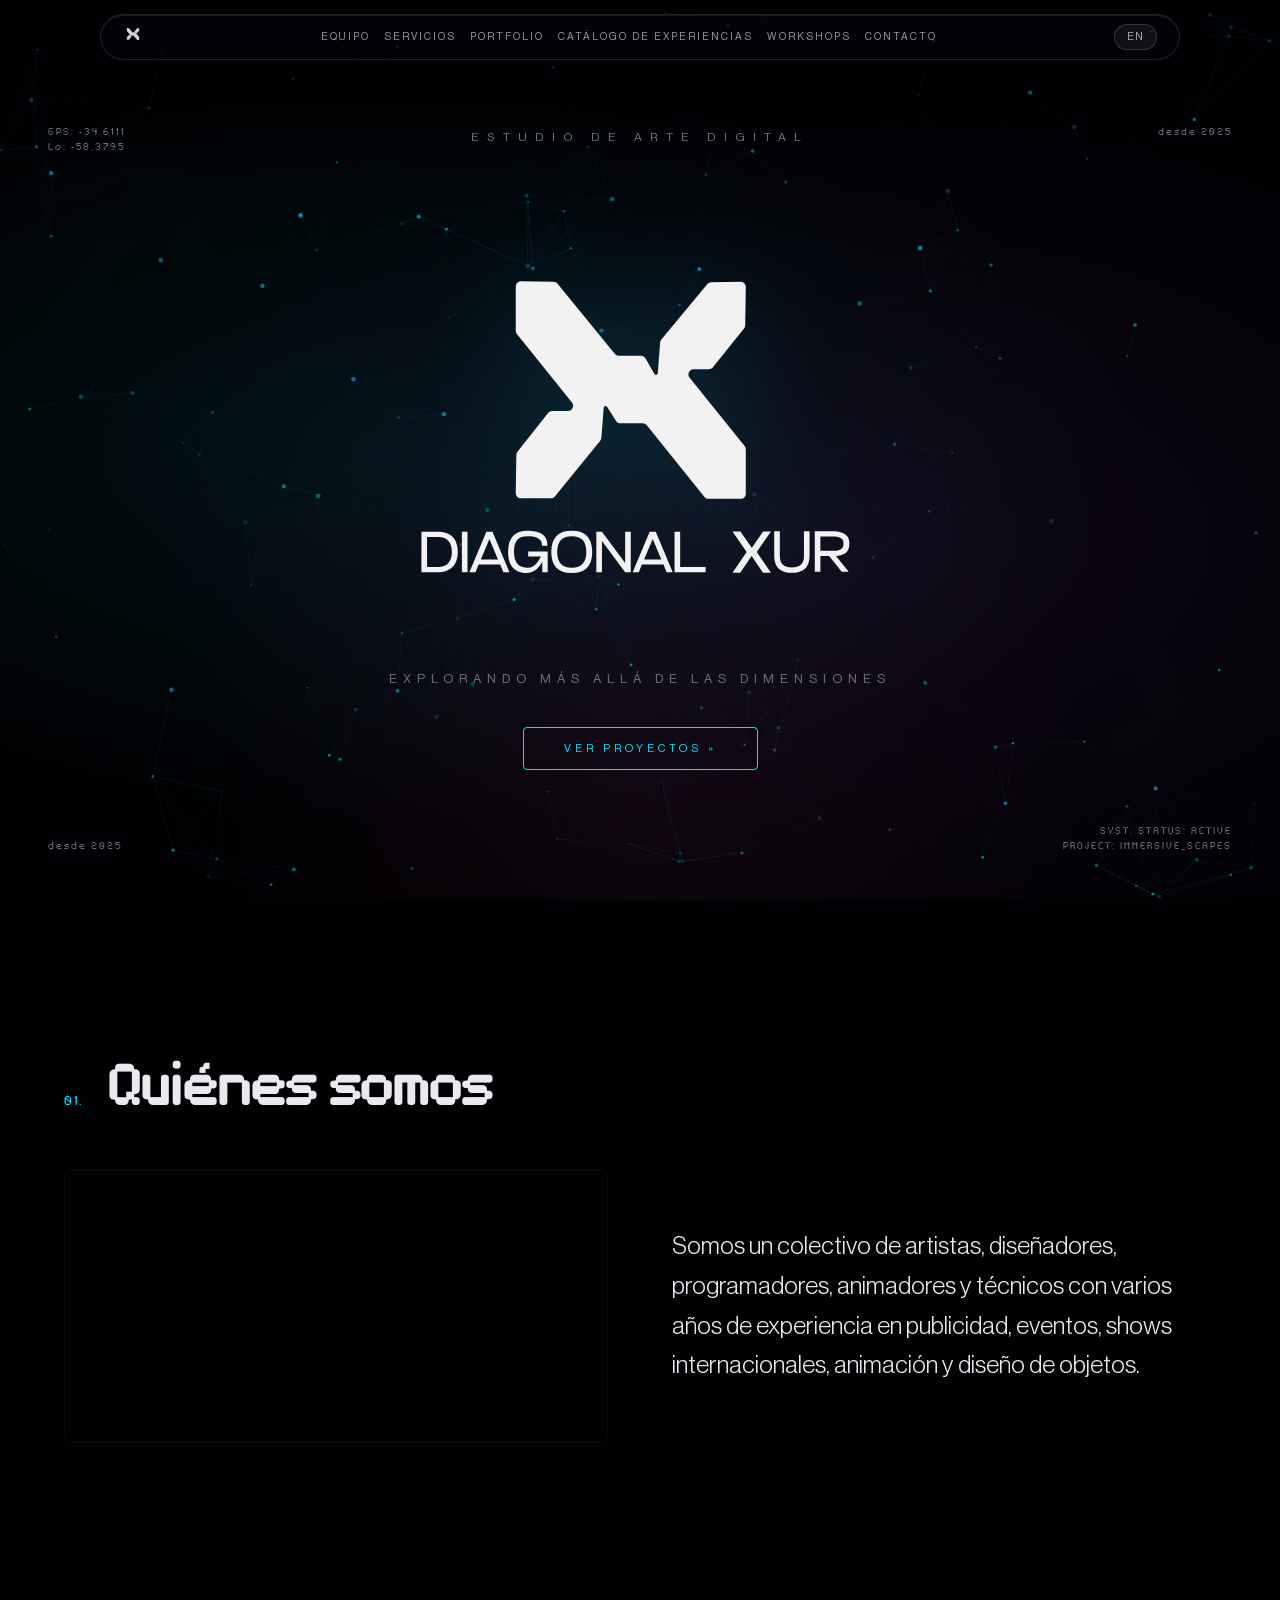
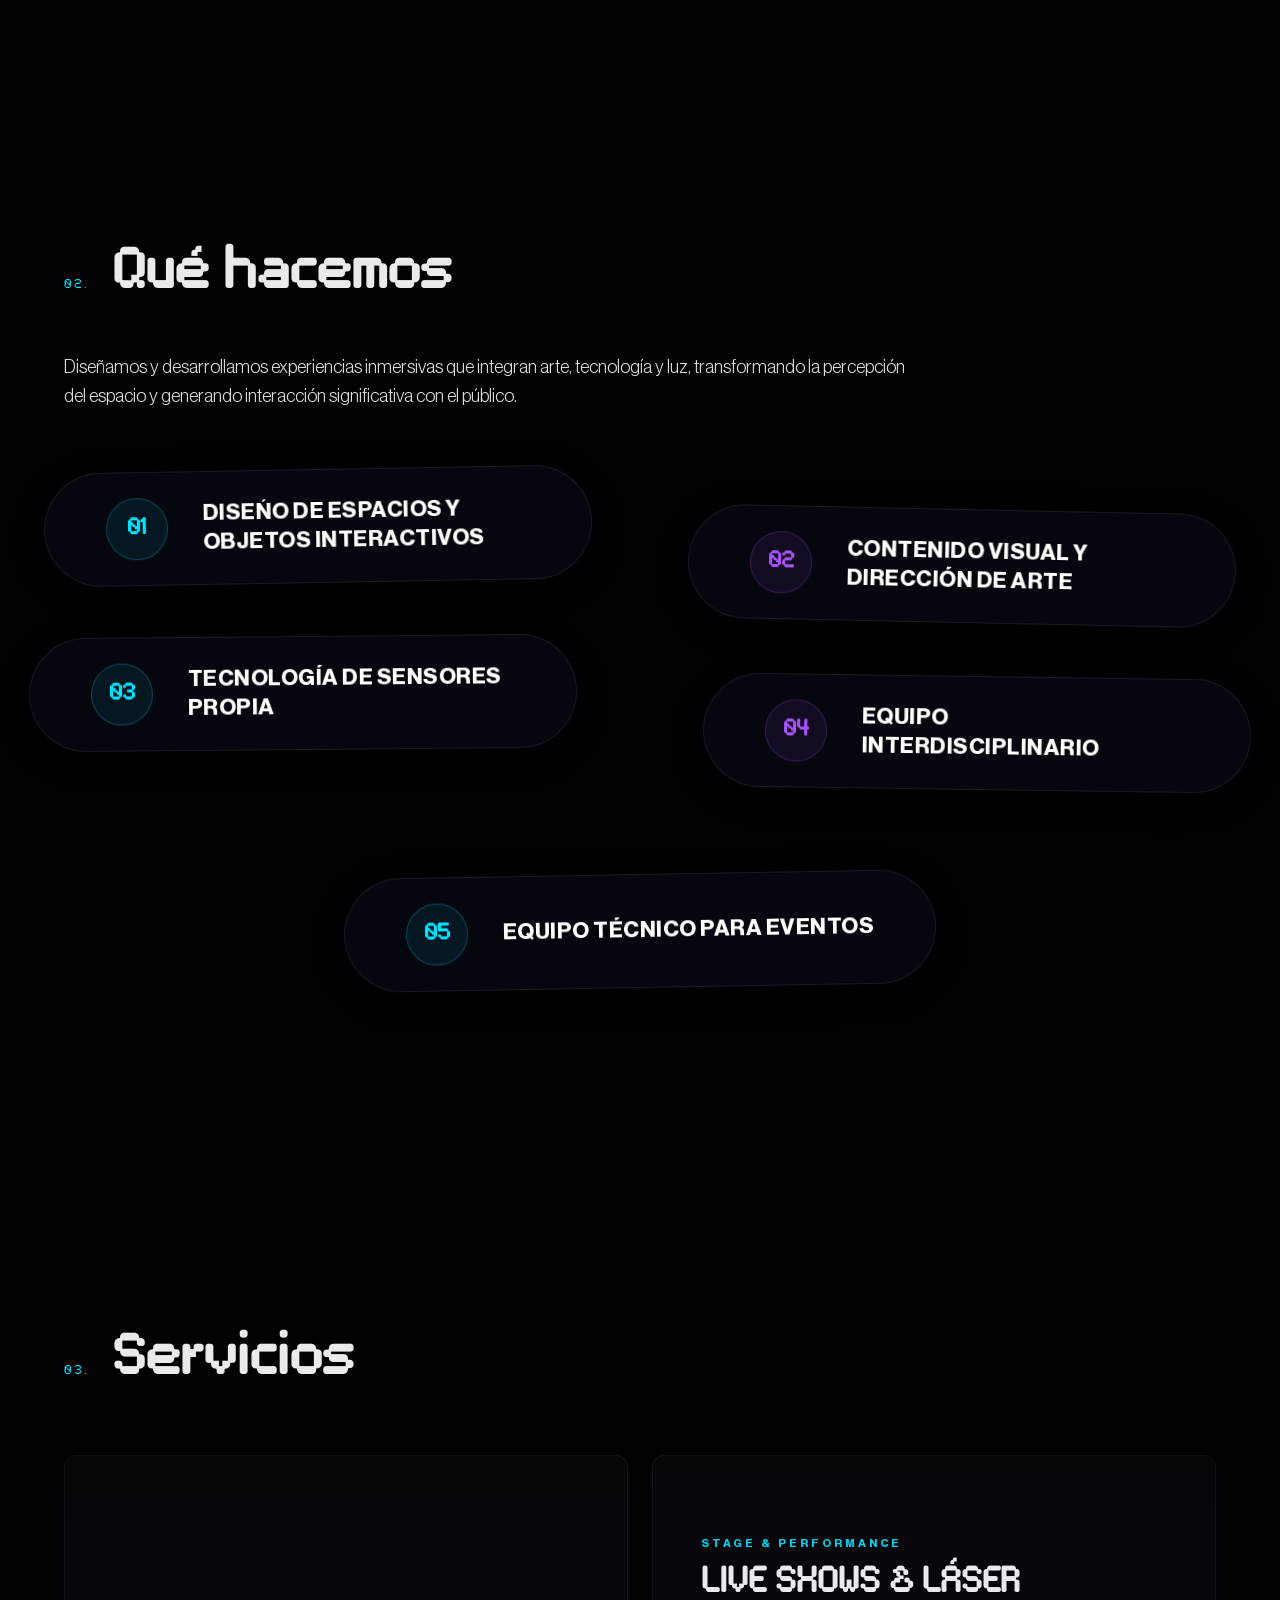
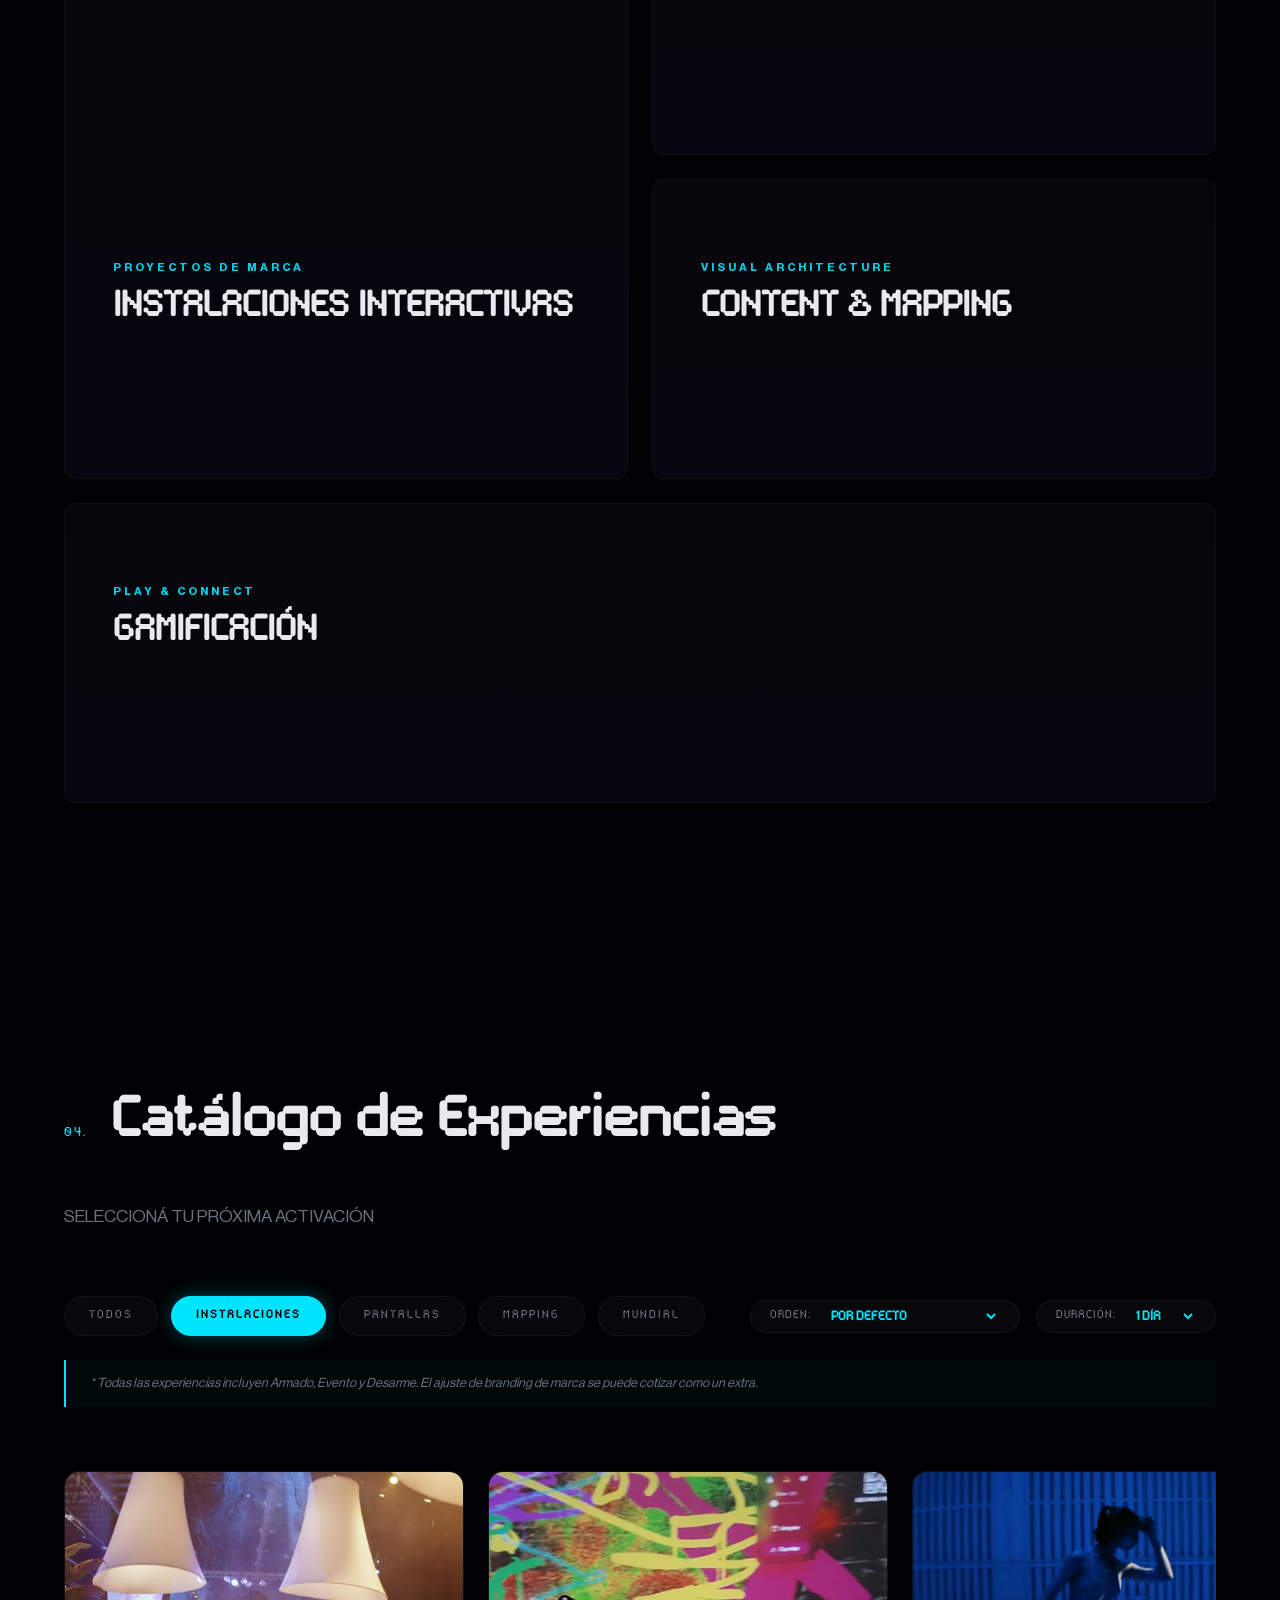
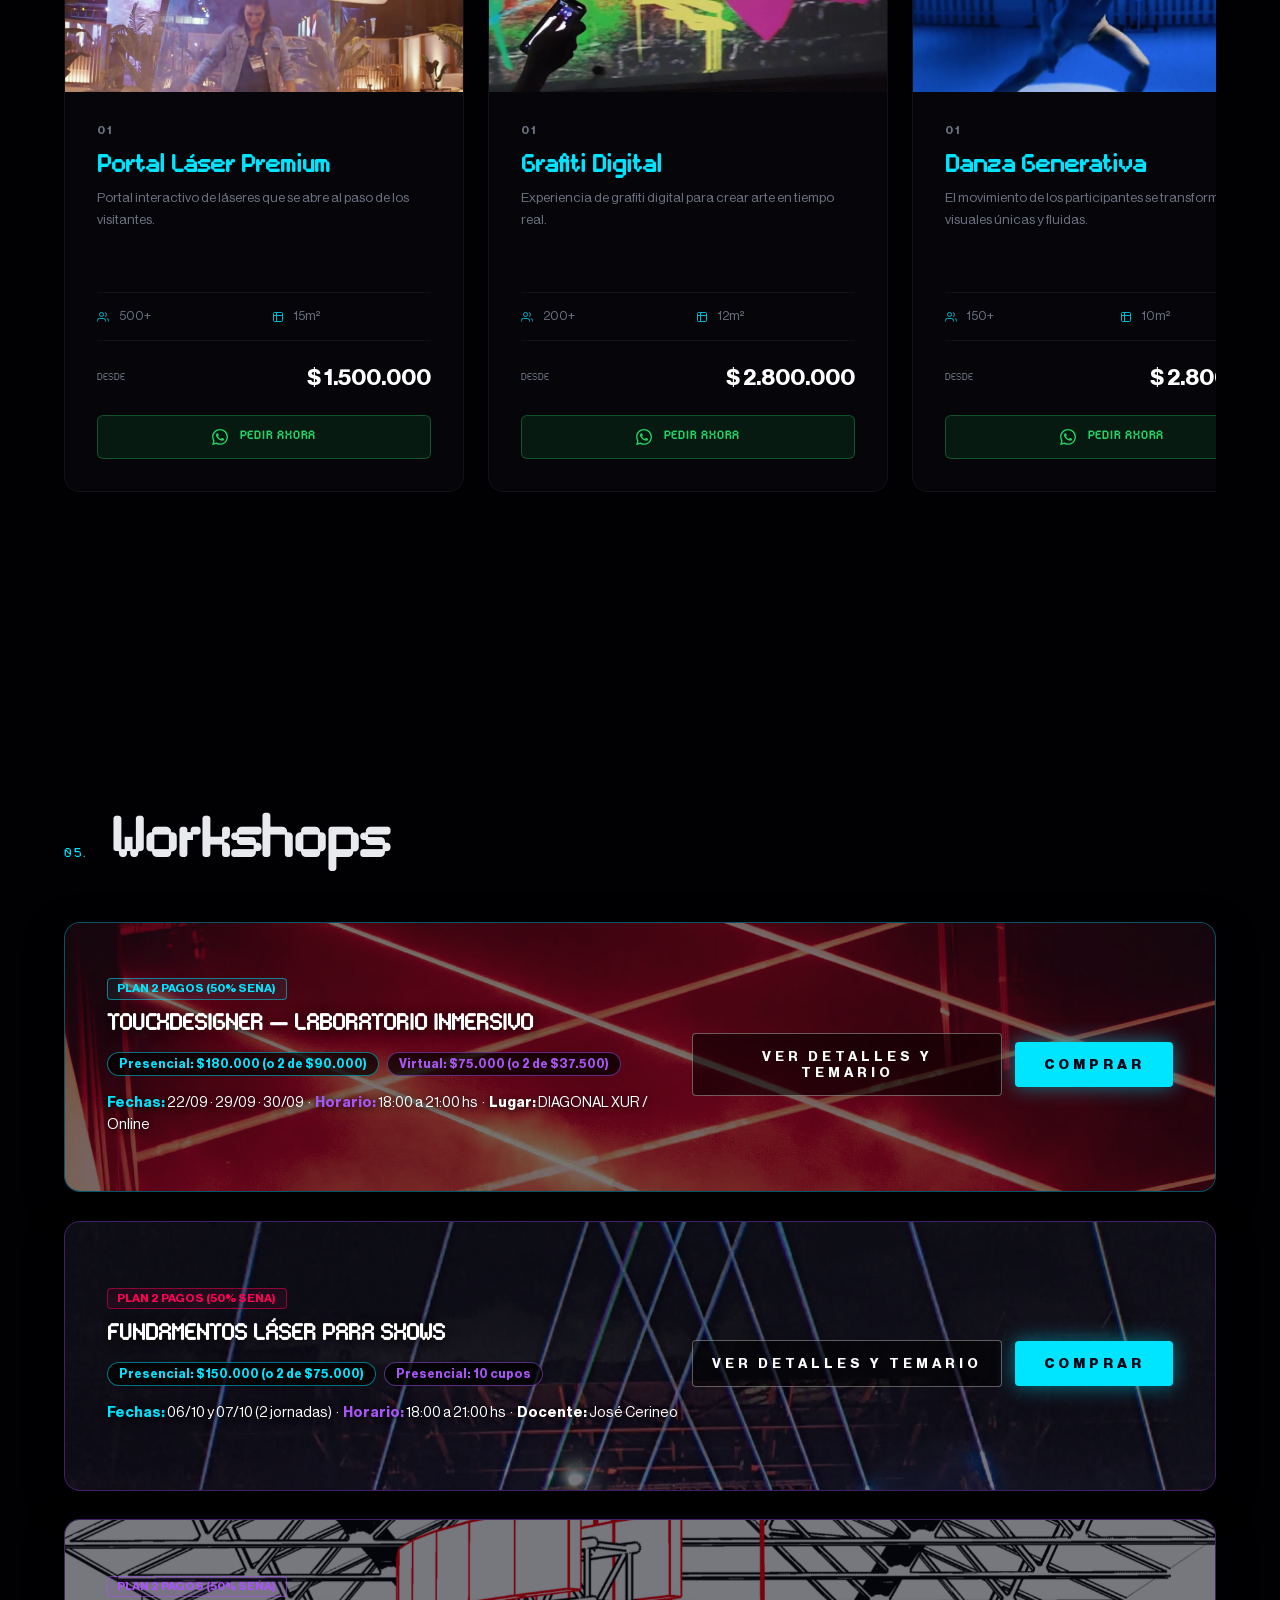
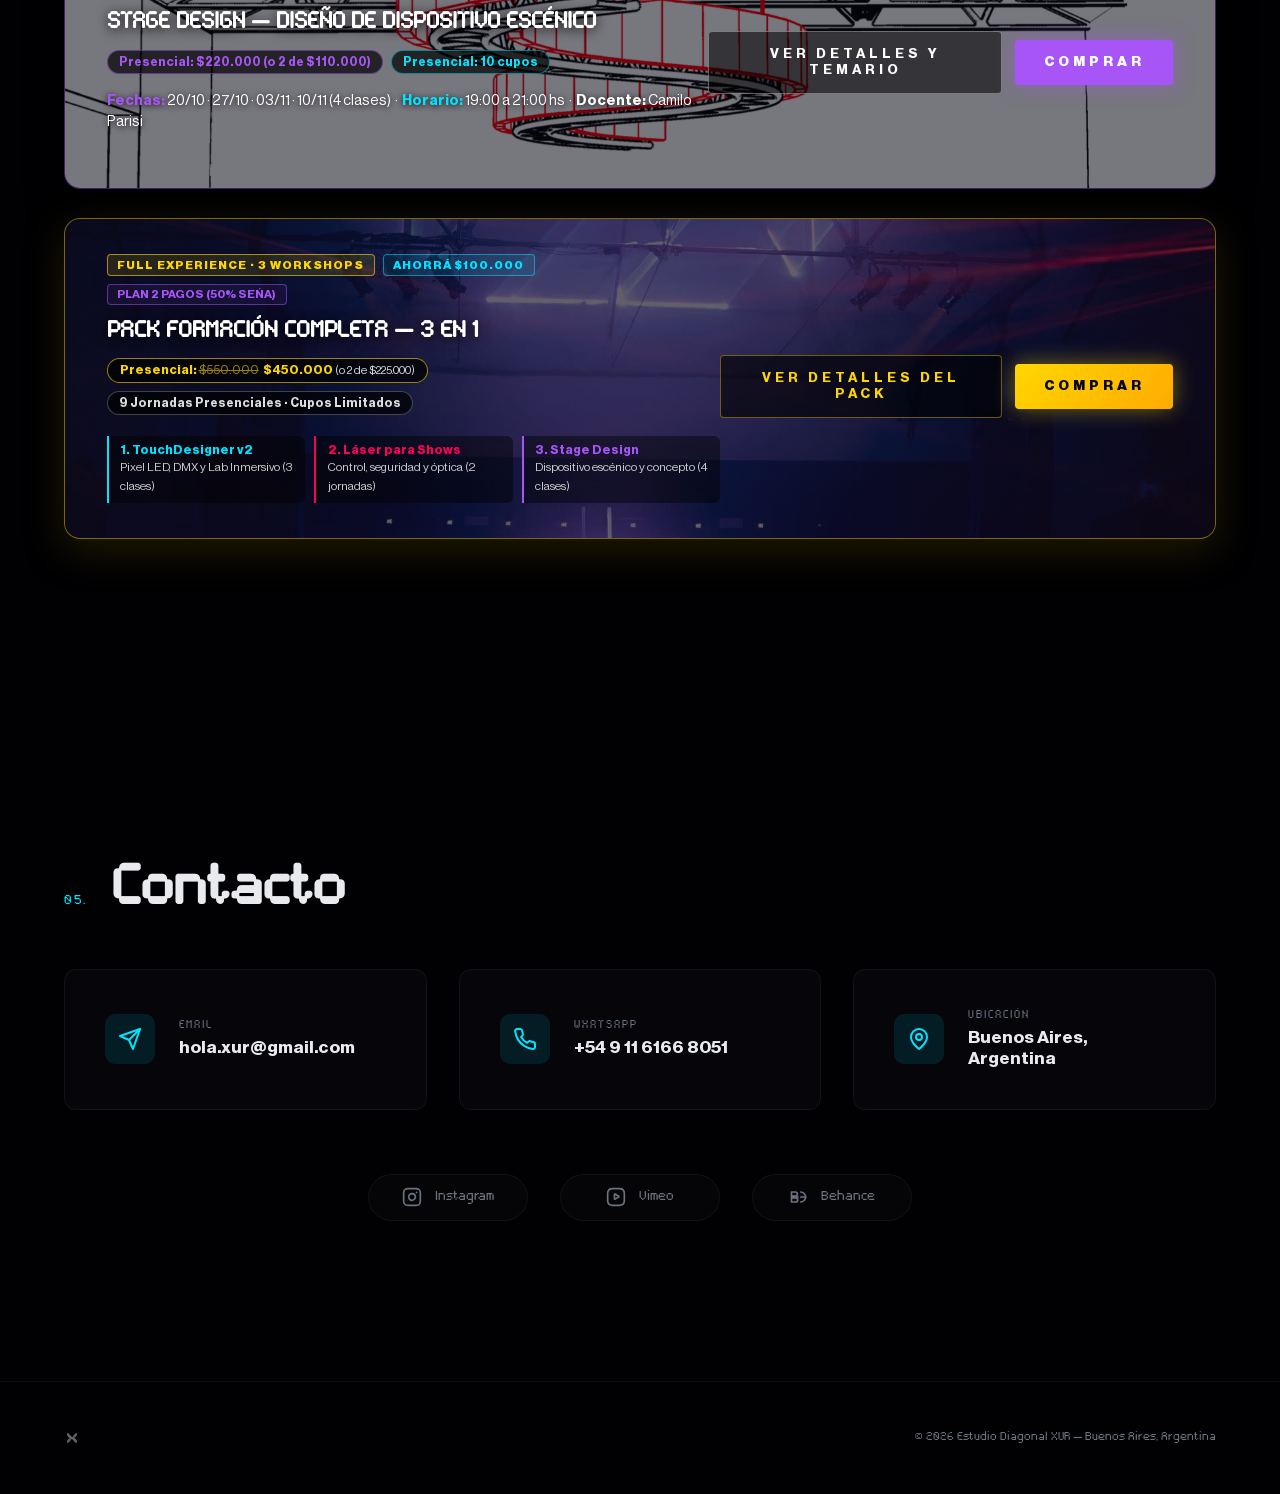
==== commit ba6824e6: "Update WhatsApp contact number to +54 9 11 6166 8051" ====
--- a/index.html
+++ b/index.html
@@ -838,7 +838,7 @@
                     <div style="margin-top: 1.5rem; padding-top: 1rem; border-top: 1px solid rgba(255,255,255,0.08);">
                         <p style="font-size: 0.8rem; color: #888; margin-bottom: 0.6rem; text-transform: uppercase; letter-spacing: 1px;">¿Tenés consultas?</p>
                         <div style="display: flex; gap: 0.6rem;">
-                            <a href="https://api.whatsapp.com/send?phone=5491133903141&text=Hola%21%20Tengo%20una%20consulta%20sobre%20el%20workshop%20TOUCHDESIGNER%20v2%3A%20LABORATORIO%20INMERSIVO." target="_blank" class="cta-btn" style="flex: 1; text-align: center; padding: 0.75rem; font-size: 0.82rem; display: flex; align-items: center; justify-content: center; gap: 0.4rem;">
+                            <a href="https://api.whatsapp.com/send?phone=5491161668051&text=Hola%21%20Tengo%20una%20consulta%20sobre%20el%20workshop%20TOUCHDESIGNER%20v2%3A%20LABORATORIO%20INMERSIVO." target="_blank" class="cta-btn" style="flex: 1; text-align: center; padding: 0.75rem; font-size: 0.82rem; display: flex; align-items: center; justify-content: center; gap: 0.4rem;">
                                 <svg width="16" height="16" viewBox="0 0 24 24" fill="none" stroke="currentColor" stroke-width="2"><path d="M22 16.92v3a2 2 0 0 1-2.18 2 19.79 19.79 0 0 1-8.63-3.07 19.5 19.5 0 0 1-6-6 19.79 19.79 0 0 1-3.07-8.67A2 2 0 0 1 4.11 2h3a2 2 0 0 1 2 1.72 12.84 12.84 0 0 0 .7 2.81 2 2 0 0 1-.45 2.11L8.09 9.91a16 16 0 0 0 6 6l1.27-1.27a2 2 0 0 1 2.11-.45 12.84 12.84 0 0 0 2.81.7A2 2 0 0 1 22 16.92z"/></svg>
                                 WhatsApp
                             </a>
@@ -1022,7 +1022,7 @@
                     <div style="margin-top: 1.5rem; padding-top: 1rem; border-top: 1px solid rgba(255,255,255,0.08);">
                         <p style="font-size: 0.8rem; color: #888; margin-bottom: 0.6rem; text-transform: uppercase; letter-spacing: 1px;">¿Tenés consultas?</p>
                         <div style="display: flex; gap: 0.6rem;">
-                            <a href="https://api.whatsapp.com/send?phone=5491133903141&text=Hola%21%20Tengo%20una%20consulta%20sobre%20el%20workshop%20FUNDAMENTOS%20L%C3%81SER%20PARA%20SHOWS." target="_blank" class="cta-btn" style="flex: 1; text-align: center; padding: 0.75rem; font-size: 0.82rem; display: flex; align-items: center; justify-content: center; gap: 0.4rem;">
+                            <a href="https://api.whatsapp.com/send?phone=5491161668051&text=Hola%21%20Tengo%20una%20consulta%20sobre%20el%20workshop%20FUNDAMENTOS%20L%C3%81SER%20PARA%20SHOWS." target="_blank" class="cta-btn" style="flex: 1; text-align: center; padding: 0.75rem; font-size: 0.82rem; display: flex; align-items: center; justify-content: center; gap: 0.4rem;">
                                 <svg width="16" height="16" viewBox="0 0 24 24" fill="none" stroke="currentColor" stroke-width="2"><path d="M22 16.92v3a2 2 0 0 1-2.18 2 19.79 19.79 0 0 1-8.63-3.07 19.5 19.5 0 0 1-6-6 19.79 19.79 0 0 1-3.07-8.67A2 2 0 0 1 4.11 2h3a2 2 0 0 1 2 1.72 12.84 12.84 0 0 0 .7 2.81 2 2 0 0 1-.45 2.11L8.09 9.91a16 16 0 0 0 6 6l1.27-1.27a2 2 0 0 1 2.11-.45 12.84 12.84 0 0 0 2.81.7A2 2 0 0 1 22 16.92z"/></svg>
                                 WhatsApp
                             </a>
@@ -1193,7 +1193,7 @@
                     <div style="margin-top: 1.5rem; padding-top: 1rem; border-top: 1px solid rgba(255,255,255,0.08);">
                         <p style="font-size: 0.8rem; color: #888; margin-bottom: 0.6rem; text-transform: uppercase; letter-spacing: 1px;">¿Tenés consultas?</p>
                         <div style="display: flex; gap: 0.6rem;">
-                            <a href="https://api.whatsapp.com/send?phone=5491133903141&text=Hola%21%20Tengo%20una%20consulta%20sobre%20el%20workshop%20STAGE%20DESIGN." target="_blank" class="cta-btn" style="flex: 1; text-align: center; padding: 0.75rem; font-size: 0.82rem; display: flex; align-items: center; justify-content: center; gap: 0.4rem;">
+                            <a href="https://api.whatsapp.com/send?phone=5491161668051&text=Hola%21%20Tengo%20una%20consulta%20sobre%20el%20workshop%20STAGE%20DESIGN." target="_blank" class="cta-btn" style="flex: 1; text-align: center; padding: 0.75rem; font-size: 0.82rem; display: flex; align-items: center; justify-content: center; gap: 0.4rem;">
                                 <svg width="16" height="16" viewBox="0 0 24 24" fill="none" stroke="currentColor" stroke-width="2"><path d="M22 16.92v3a2 2 0 0 1-2.18 2 19.79 19.79 0 0 1-8.63-3.07 19.5 19.5 0 0 1-6-6 19.79 19.79 0 0 1-3.07-8.67A2 2 0 0 1 4.11 2h3a2 2 0 0 1 2 1.72 12.84 12.84 0 0 0 .7 2.81 2 2 0 0 1-.45 2.11L8.09 9.91a16 16 0 0 0 6 6l1.27-1.27a2 2 0 0 1 2.11-.45 12.84 12.84 0 0 0 2.81.7A2 2 0 0 1 22 16.92z"/></svg>
                                 WhatsApp
                             </a>
@@ -1938,7 +1938,7 @@
 
         msg += `\nAdjunto el comprobante de pago para validar mi cupo.`;
 
-        const waUrl = `https://api.whatsapp.com/send?phone=5491133903141&text=${encodeURIComponent(msg)}`;
+        const waUrl = `https://api.whatsapp.com/send?phone=5491161668051&text=${encodeURIComponent(msg)}`;
         window.open(waUrl, '_blank');
     }
 
@@ -1985,11 +1985,11 @@
                         <span class="method-value">hola.xur@gmail.com</span>
                     </div>
                 </a>
-                <a href="https://wa.me/5491133903141" target="_blank" class="contact-method-card">
+                <a href="https://wa.me/5491161668051" target="_blank" class="contact-method-card">
                     <div class="method-icon"><svg width="24" height="24" viewBox="0 0 24 24" fill="none" stroke="currentColor" stroke-width="2" stroke-linecap="round" stroke-linejoin="round"><path d="M22 16.92v3a2 2 0 0 1-2.18 2 19.79 19.79 0 0 1-8.63-3.07 19.5 19.5 0 0 1-6-6 19.79 19.79 0 0 1-3.07-8.67A2 2 0 0 1 4.11 2h3a2 2 0 0 1 2 1.72 12.84 12.84 0 0 0 .7 2.81 2 2 0 0 1-.45 2.11L8.09 9.91a16 16 0 0 0 6 6l1.27-1.27a2 2 0 0 1 2.11-.45 12.84 12.84 0 0 0 2.81.7A2 2 0 0 1 22 16.92z"/></svg></div>
                     <div class="method-detail">
                         <span class="method-label">WhatsApp</span>
-                        <span class="method-value">+54 9 11 3390 3141</span>
+                        <span class="method-value">+54 9 11 6166 8051</span>
                     </div>
                 </a>
                 <div class="contact-method-card no-hover">
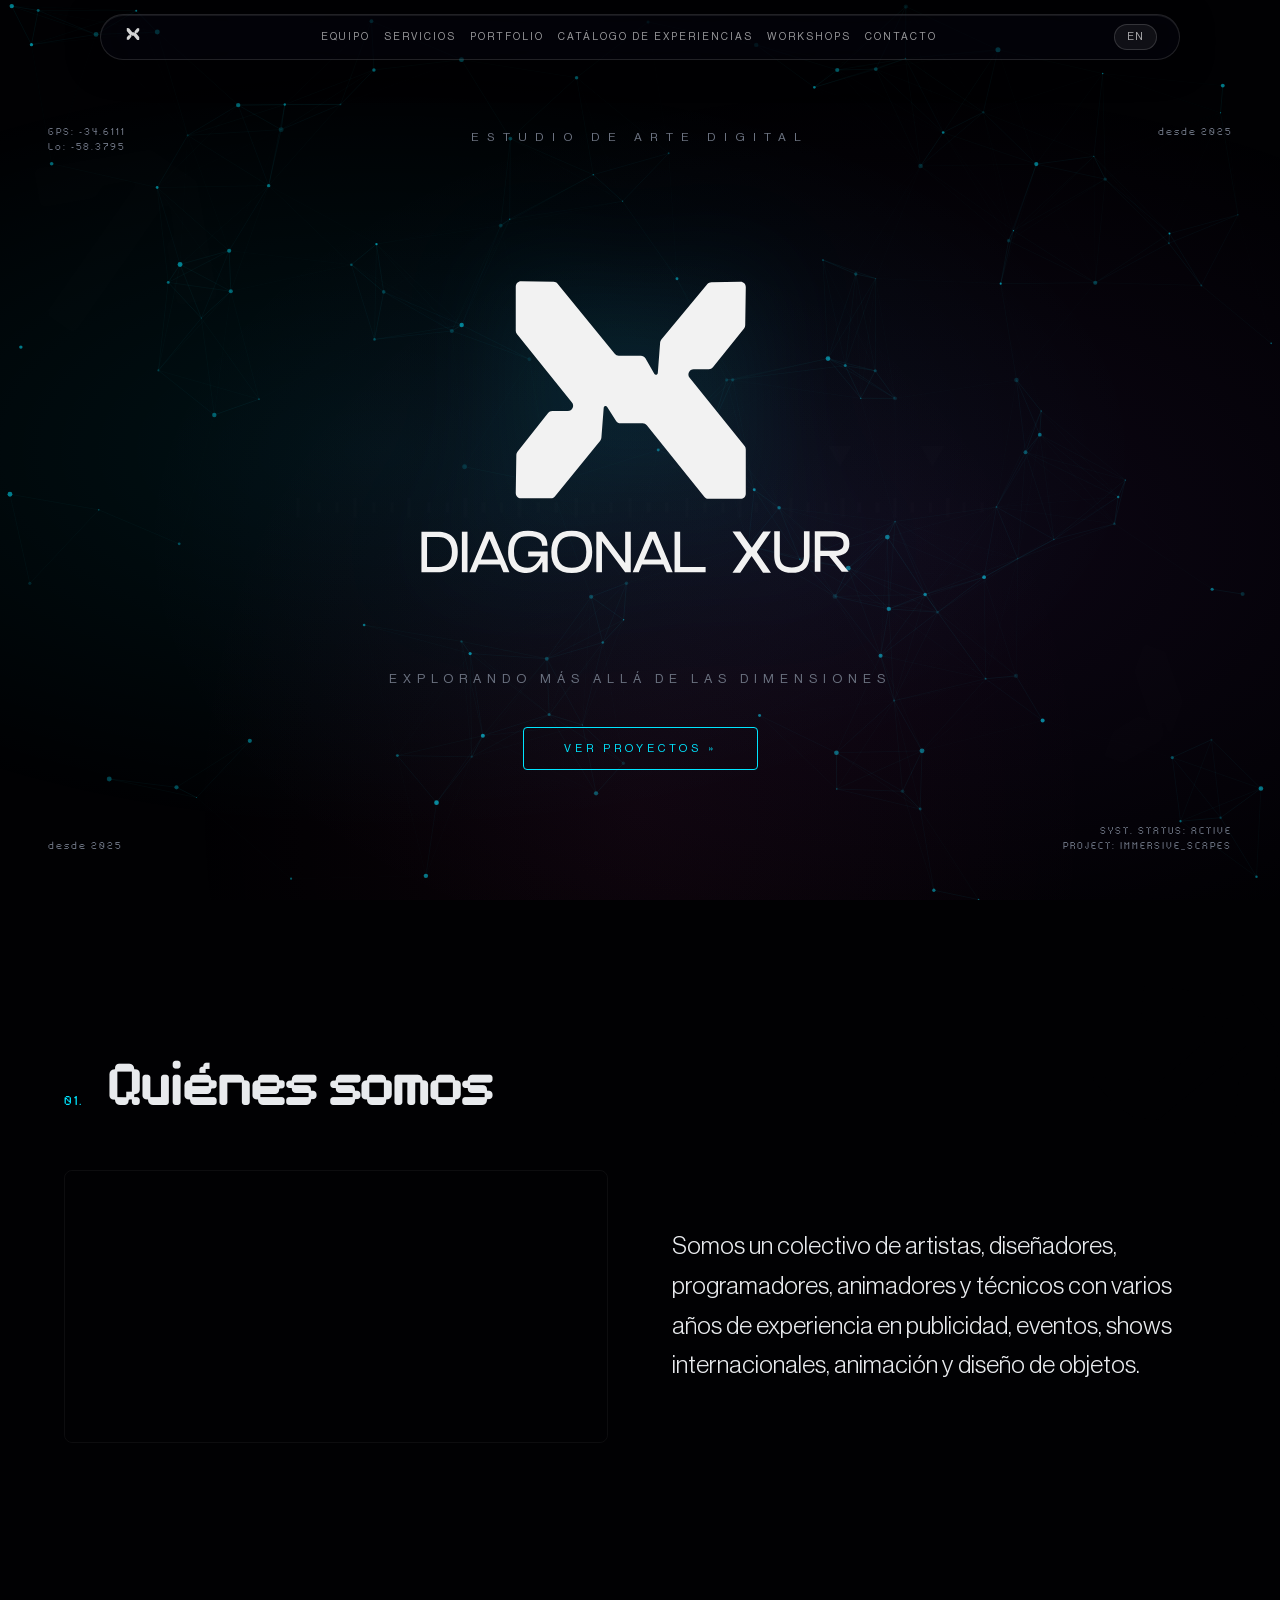
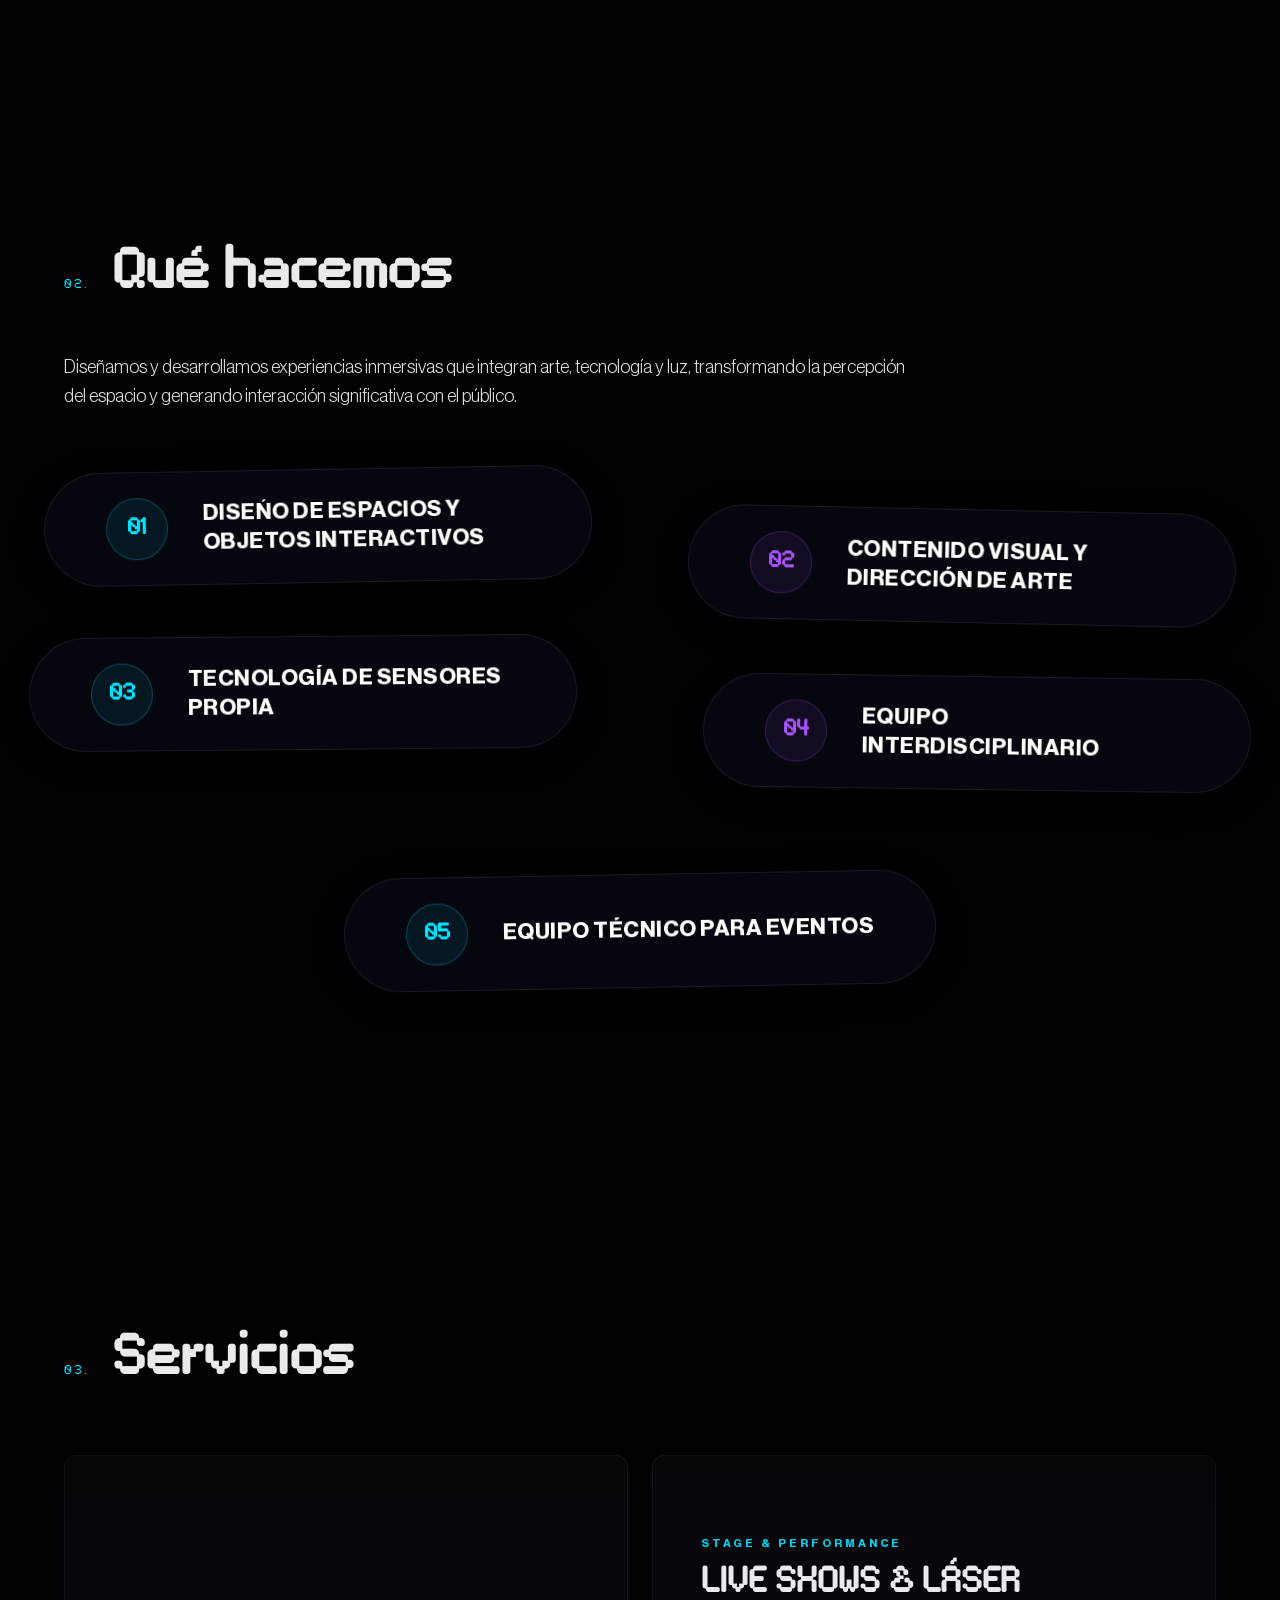
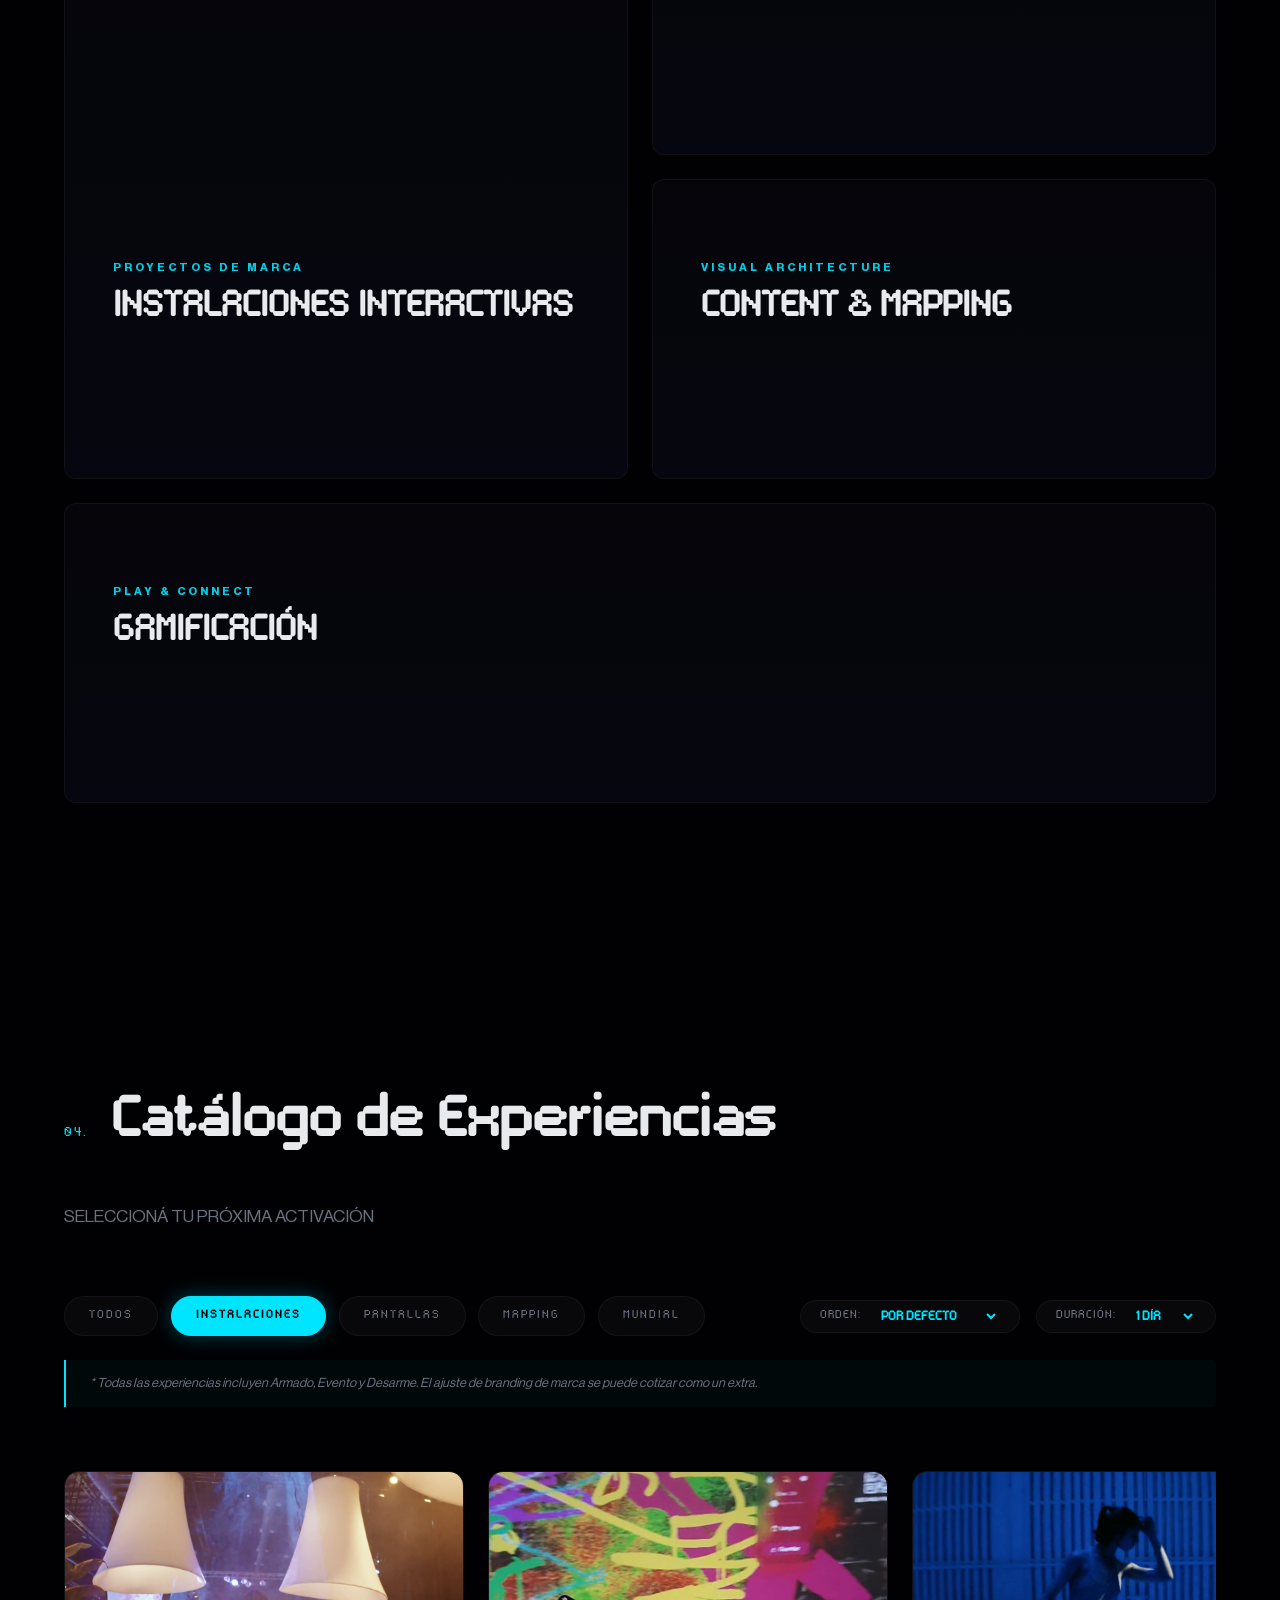
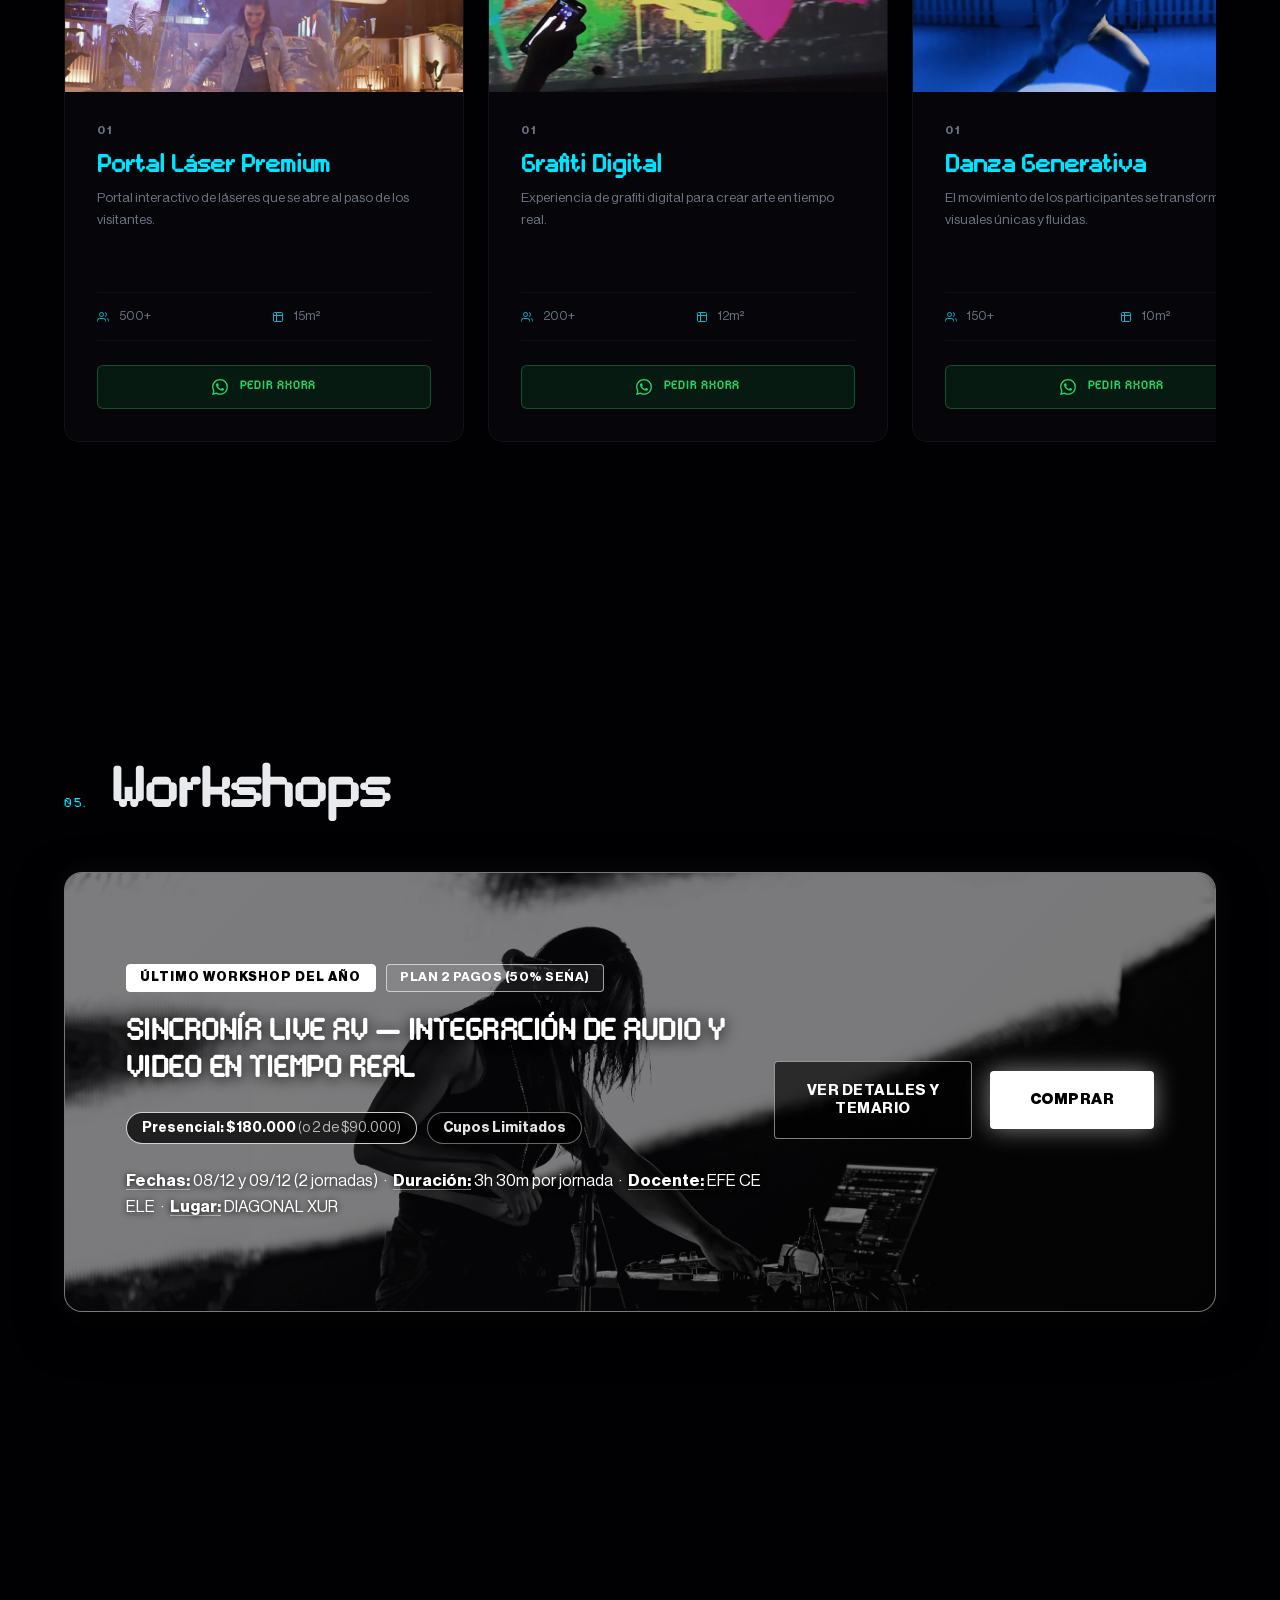
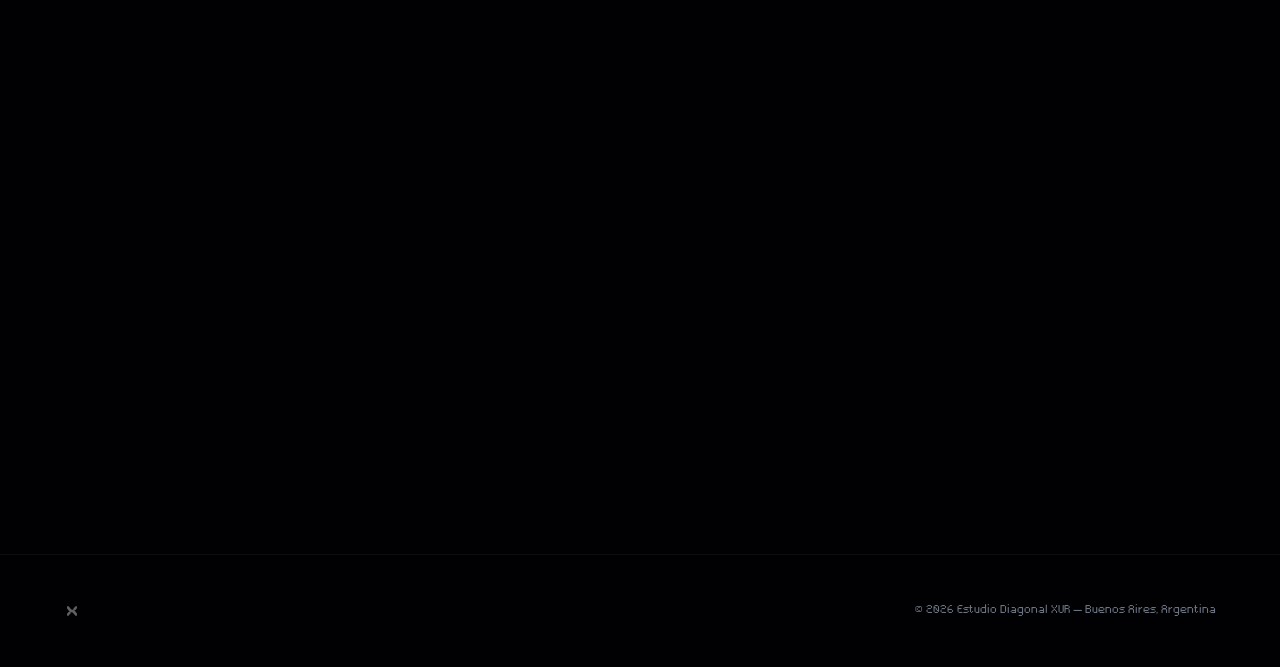
==== commit 908e30b7: "Actualizar web con workshop Efe Ce Ele y optimizaciones" ====
--- a/index.html
+++ b/index.html
@@ -5,7 +5,20 @@
     <meta name="viewport" content="width=device-width, initial-scale=1.0, maximum-scale=1.0, user-scalable=no">
     <title>XUR | Estudio Diagonal 2026</title>
     <meta name="description" content="Estudio Diagonal XUR - Diseñamos experiencias inmersivas que integran arte, tecnología y luz.">
-    <link rel="stylesheet" href="style.css">
+    <link rel="stylesheet" href="style.css?v=2.1">
+    <style>
+        .product-price-row,
+        .price-label,
+        .price-amount {
+            display: none !important;
+            visibility: hidden !important;
+            opacity: 0 !important;
+            height: 0 !important;
+            margin: 0 !important;
+            padding: 0 !important;
+            pointer-events: none !important;
+        }
+    </style>
     <!-- Lenis smooth scroll -->
     <script src="https://cdn.jsdelivr.net/npm/@studio-freight/lenis@1.0.42/dist/lenis.min.js"></script>
     <!-- GSAP + ScrollTrigger -->
@@ -367,7 +380,6 @@
                     <select id="catalog-sort-select" class="days-select">
                         <option value="default">POR DEFECTO</option>
                         <option value="popular">MÁS SOLICITADAS</option>
-                        <option value="price-asc">PRECIO: DE MENOR A MAYOR</option>
                     </select>
                 </div>
                 <div class="duration-control">
@@ -415,11 +427,11 @@
                 justify-content: space-between;
                 align-items: center;
                 width: 100%;
-                min-height: 270px;
-                border-radius: 16px;
-                background: rgba(10, 10, 26, 0.8);
-                backdrop-filter: blur(12px);
-                padding: 2.2rem 2.6rem;
+                min-height: 440px;
+                border-radius: 18px;
+                background: rgba(10, 10, 26, 0.85);
+                backdrop-filter: blur(14px);
+                padding: 4.2rem 3.8rem;
                 transition: transform 0.3s ease, border-color 0.3s ease, box-shadow 0.3s ease;
             }
             .bento-card-item:hover {
@@ -434,12 +446,12 @@
                 background-size: cover;
                 background-position: center;
                 background-repeat: no-repeat;
-                opacity: 0.45;
+                opacity: 0.48;
                 z-index: 0;
                 transition: opacity 0.4s ease, transform 0.5s ease;
             }
             .bento-card-item:hover .bento-prox-bg {
-                opacity: 0.65;
+                opacity: 0.68;
                 transform: scale(1.03);
             }
             .bento-card-content {
@@ -447,23 +459,23 @@
                 z-index: 2;
                 display: flex;
                 flex-direction: column;
-                gap: 0.6rem;
-                max-width: 68%;
+                gap: 1.25rem;
+                max-width: 64%;
             }
             .bento-card-footer {
                 position: relative;
                 z-index: 2;
                 display: flex;
-                gap: 0.8rem;
+                gap: 1.1rem;
                 align-items: center;
-                min-width: 320px;
+                min-width: 380px;
             }
             @media (max-width: 860px) {
                 .bento-card-item {
                     flex-direction: column;
                     align-items: flex-start;
-                    gap: 1.2rem;
-                    padding: 1.5rem;
+                    gap: 1.5rem;
+                    padding: 2rem 1.6rem;
                     min-height: auto;
                 }
                 .bento-card-content {
@@ -481,136 +493,229 @@
         </style>
         <div class="bento-workshops">
 
-            <!-- Workshop 1 — TOUCHDESIGNER V2 -->
-            <div class="team-card bento-card-item" style="border: 1px solid rgba(0,229,255,0.35); box-shadow: 0 12px 35px rgba(0,0,0,0.6);">
-                <div class="card-glow" style="background: radial-gradient(circle at center, rgba(0,229,255,0.22) 0%, transparent 70%);"></div>
-                <div class="bento-prox-bg" style="background-image: url('assets/Material_workshop/workshop Touchdesigner/DISTORXION_MUTEK_04102025_@mirulucena-32-min.jpg');"></div>
+            <!-- Workshop EFE CE ELE — SINCRONÍA LIVE AV (ESTÉTICA BLANCO Y NEGRO) -->
+            <div class="team-card bento-card-item" style="border: 1px solid rgba(255,255,255,0.45); background: linear-gradient(135deg, rgba(14,14,18,0.95) 0%, rgba(8,8,10,0.92) 100%); box-shadow: 0 16px 45px rgba(0,0,0,0.85), 0 0 30px rgba(255,255,255,0.06);">
+                <div class="card-glow" style="background: radial-gradient(circle at center, rgba(255,255,255,0.18) 0%, transparent 70%);"></div>
+                <div class="bento-prox-bg" style="background-image: url('assets/Material_workshop/workshop efeceele/LDG1I3A9731.jpg'); opacity: 0.46; filter: grayscale(100%) contrast(115%);"></div>
 
                 <div class="bento-card-content">
-                    <div style="display: flex; gap: 0.4rem; align-items: center; flex-wrap: wrap; margin-bottom: 0.2rem;">
-                        <span style="font-size: 0.72rem; padding: 0.2rem 0.6rem; border-radius: 4px; font-weight: 700; border: 1px solid rgba(0,229,255,0.5); color: #00e5ff; background: rgba(0,229,255,0.08);">PLAN 2 PAGOS (50% SEÑA)</span>
-                    </div>
-                    <h3 style="margin-bottom: 0.2rem; font-size: 1.4rem; line-height: 1.2; color: #ffffff; text-shadow: 0 2px 12px rgba(0,0,0,0.95); font-weight: 800;">TOUCHDESIGNER — LABORATORIO INMERSIVO</h3>
-                    <div style="display: flex; gap: 0.5rem; flex-wrap: wrap; margin-bottom: 0.4rem;">
-                        <span style="font-size: 0.76rem; padding: 0.25rem 0.7rem; border-radius: 20px; border: 1px solid rgba(0,229,255,0.5); color: #00e5ff; background: rgba(0,0,0,0.7); font-weight: 600;">Presencial: $180.000 (o 2 de $90.000)</span>
-                        <span style="font-size: 0.76rem; padding: 0.25rem 0.7rem; border-radius: 20px; border: 1px solid rgba(168,85,247,0.5); color: #a855f7; background: rgba(0,0,0,0.7); font-weight: 600;">Virtual: $75.000 (o 2 de $37.500)</span>
-                    </div>
-                    <p style="font-size: 0.9rem; color: #ffffff; text-shadow: 0 1px 6px rgba(0,0,0,0.95); line-height: 1.5; margin: 0;">
-                        <strong style="color: #00e5ff;">Fechas:</strong> 22/09 · 29/09 · 30/09 &nbsp;·&nbsp; <strong style="color: #a855f7;">Horario:</strong> 18:00 a 21:00 hs &nbsp;·&nbsp; <strong style="color: #ffffff;">Lugar:</strong> DIAGONAL XUR / Online
+                    <div style="display: flex; gap: 0.6rem; align-items: center; flex-wrap: wrap; margin-bottom: 0.2rem;">
+                        <span style="font-size: 0.8rem; padding: 0.35rem 0.85rem; border-radius: 4px; font-weight: 800; border: 1px solid #ffffff; color: #000000; background: #ffffff; letter-spacing: 1px;">ÚLTIMO WORKSHOP DEL AÑO</span>
+                        <span style="font-size: 0.8rem; padding: 0.35rem 0.85rem; border-radius: 4px; font-weight: 700; border: 1px solid rgba(255,255,255,0.6); color: #ffffff; background: rgba(255,255,255,0.08); letter-spacing: 0.5px;">PLAN 2 PAGOS (50% SEÑA)</span>
+                    </div>
+                    <h3 style="margin-bottom: 0.2rem; font-size: 1.85rem; line-height: 1.25; color: #ffffff; text-shadow: 0 2px 14px rgba(0,0,0,0.95); font-weight: 800; letter-spacing: 0.5px;">SINCRONÍA LIVE AV — INTEGRACIÓN DE AUDIO Y VIDEO EN TIEMPO REAL</h3>
+                    <div style="display: flex; gap: 0.6rem; flex-wrap: wrap; margin-bottom: 0.2rem;">
+                        <span style="font-size: 0.88rem; padding: 0.38rem 0.95rem; border-radius: 20px; border: 1px solid rgba(255,255,255,0.8); color: #ffffff; background: rgba(0,0,0,0.75); font-weight: 700;">Presencial: $180.000 <span style="font-weight: normal; color: #bbb;">(o 2 de $90.000)</span></span>
+                        <span style="font-size: 0.88rem; padding: 0.38rem 0.95rem; border-radius: 20px; border: 1px solid rgba(255,255,255,0.4); color: #e5e5e5; background: rgba(0,0,0,0.75); font-weight: 600;">Cupos Limitados</span>
+                    </div>
+                    <p style="font-size: 1.02rem; color: #ffffff; text-shadow: 0 1px 6px rgba(0,0,0,0.95); line-height: 1.6; margin: 0;">
+                        <strong style="color: #ffffff; border-bottom: 1px solid rgba(255,255,255,0.5);">Fechas:</strong> 08/12 y 09/12 (2 jornadas) &nbsp;·&nbsp; <strong style="color: #ffffff; border-bottom: 1px solid rgba(255,255,255,0.5);">Duración:</strong> 3h 30m por jornada &nbsp;·&nbsp; <strong style="color: #ffffff; border-bottom: 1px solid rgba(255,255,255,0.5);">Docente:</strong> EFE CE ELE &nbsp;·&nbsp; <strong style="color: #ffffff; border-bottom: 1px solid rgba(255,255,255,0.5);">Lugar:</strong> DIAGONAL XUR
                     </p>
                 </div>
 
                 <div class="bento-card-footer">
-                    <button onclick="document.getElementById('workshop-td2-modal').style.display='flex'; document.body.style.overflow='hidden';" class="cta-btn" style="flex: 1; text-align: center; padding: 0.9rem 1.2rem; font-size: 0.85rem; cursor: pointer; border: 1px solid rgba(255,255,255,0.35); background: rgba(0,0,0,0.55); color: #ffffff; font-weight: 600;">VER DETALLES Y TEMARIO</button>
-                    <button onclick="abrirInscripcion('presencial', 'td2');" class="cta-btn" style="padding: 0.9rem 1.8rem; background: #00e5ff; color: #08081a; font-weight: 800; font-size: 0.85rem; border: none; cursor: pointer; box-shadow: 0 0 20px rgba(0,229,255,0.5);">
+                    <button onclick="document.getElementById('workshop-efeceele-modal').style.display='flex'; document.body.style.overflow='hidden';" class="cta-btn" style="flex: 1; text-align: center; padding: 1.25rem 1.6rem; font-size: 0.95rem; cursor: pointer; border: 1px solid rgba(255,255,255,0.5); background: rgba(0,0,0,0.65); color: #ffffff; font-weight: 600; letter-spacing: 0.5px;">VER DETALLES Y TEMARIO</button>
+                    <button onclick="abrirInscripcion('presencial', 'efeceele');" class="cta-btn" style="padding: 1.25rem 2.5rem; background: #ffffff; color: #000000; font-weight: 900; font-size: 0.95rem; border: none; cursor: pointer; box-shadow: 0 0 25px rgba(255,255,255,0.5); letter-spacing: 0.5px;">
                         COMPRAR
                     </button>
                 </div>
             </div>
 
-            <!-- Workshop 2 — FUNDAMENTOS LÁSER PARA SHOWS -->
-            <div class="team-card bento-card-item" style="border: 1px solid rgba(168,85,247,0.35); box-shadow: 0 12px 35px rgba(0,0,0,0.6);">
-                <div class="card-glow" style="background: radial-gradient(circle at center, rgba(168,85,247,0.22) 0%, transparent 70%);"></div>
-                <div class="bento-prox-bg" style="background-image: url('assets/Material_workshop/seleccion laser/IMG-20260213-WA0054-min.jpeg');"></div>
-
-                <div class="bento-card-content">
-                    <div style="display: flex; gap: 0.4rem; align-items: center; flex-wrap: wrap; margin-bottom: 0.2rem;">
-                        <span style="font-size: 0.72rem; padding: 0.2rem 0.6rem; border-radius: 4px; font-weight: 700; border: 1px solid rgba(255,0,85,0.5); color: #ff0055; background: rgba(255,0,85,0.08);">PLAN 2 PAGOS (50% SEÑA)</span>
-                    </div>
-                    <h3 style="margin-bottom: 0.2rem; font-size: 1.4rem; line-height: 1.2; color: #ffffff; text-shadow: 0 2px 12px rgba(0,0,0,0.95); font-weight: 800;">FUNDAMENTOS LÁSER PARA SHOWS</h3>
-                    <div style="display: flex; gap: 0.5rem; flex-wrap: wrap; margin-bottom: 0.4rem;">
-                        <span style="font-size: 0.76rem; padding: 0.25rem 0.7rem; border-radius: 20px; border: 1px solid rgba(0,229,255,0.5); color: #00e5ff; background: rgba(0,0,0,0.7); font-weight: 600;">Presencial: $150.000 (o 2 de $75.000)</span>
-                        <span style="font-size: 0.76rem; padding: 0.25rem 0.7rem; border-radius: 20px; border: 1px solid rgba(168,85,247,0.5); color: #a855f7; background: rgba(0,0,0,0.7); font-weight: 600;">Presencial: 10 cupos</span>
-                    </div>
-                    <p style="font-size: 0.9rem; color: #ffffff; text-shadow: 0 1px 6px rgba(0,0,0,0.95); line-height: 1.5; margin: 0;">
-                        <strong style="color: #00e5ff;">Fechas:</strong> 06/10 y 07/10 (2 jornadas) &nbsp;·&nbsp; <strong style="color: #a855f7;">Horario:</strong> 18:00 a 21:00 hs &nbsp;·&nbsp; <strong style="color: #ffffff;">Docente:</strong> José Cerineo
+
+        </div>
+    </section>
+
+    <!-- Modal Workshop EFE CE ELE — Sincronía Live AV (Estética Blanco y Negro) -->
+    <div id="workshop-efeceele-modal" style="display: none; position: fixed; top: 0; left: 0; width: 100vw; height: 100vh; background: rgba(0,0,0,0.92); z-index: 99999; backdrop-filter: blur(14px); justify-content: center; align-items: center; padding: 1rem;">
+        <div style="background: rgba(12,12,14,0.98); border: 1px solid rgba(255,255,255,0.25); border-radius: 14px; max-width: 1100px; width: 100%; max-height: 92vh; overflow-y: auto; padding: 2.5rem; position: relative; box-shadow: 0 24px 60px rgba(0,0,0,0.85), 0 0 40px rgba(255,255,255,0.06);">
+            <button onclick="document.getElementById('workshop-efeceele-modal').style.display='none'; document.body.style.overflow='auto';" style="position: absolute; top: 1.5rem; right: 1.5rem; background: none; border: none; color: white; font-size: 2rem; cursor: pointer; line-height: 1; z-index: 10;">&times;</button>
+
+            <div style="display: grid; grid-template-columns: repeat(auto-fit, minmax(320px, 1fr)); gap: 2.5rem;">
+
+                <!-- Columna Izquierda: Info + Docente + Galería + Mapa -->
+                <div>
+                    <div style="display: flex; gap: 0.4rem; flex-wrap: wrap; margin-bottom: 1rem;">
+                        <span style="display: inline-block; padding: 0.2rem 0.6rem; border-radius: 4px; font-size: 0.72rem; font-weight: bold; letter-spacing: 1px; border: 1px solid #ffffff; color: #000000; background: #ffffff;">PRESENCIAL</span>
+                        <span style="display: inline-block; padding: 0.2rem 0.6rem; border-radius: 4px; font-size: 0.72rem; font-weight: bold; letter-spacing: 1px; border: 1px solid rgba(255,255,255,0.6); color: #ffffff; background: rgba(255,255,255,0.08);">WORKSHOP INTENSIVO</span>
+                        <span style="display: inline-block; padding: 0.2rem 0.6rem; border-radius: 4px; font-size: 0.72rem; font-weight: bold; letter-spacing: 1px; border: 1px solid rgba(255,255,255,0.3); color: #ccc; background: rgba(255,255,255,0.04);">ÚLTIMO DEL AÑO</span>
+                    </div>
+                    <h3 style="font-size: 1.8rem; margin-bottom: 0.5rem; color: white; font-weight: 800; line-height: 1.2;">SINCRONÍA LIVE AV<br><span style="font-size: 1.15rem; font-weight: 600; color: #ccc;">INTEGRACIÓN DE AUDIO Y VIDEO EN TIEMPO REAL</span></h3>
+                    <p style="color: #aaa; margin-bottom: 1.5rem; font-size: 0.95rem; border-bottom: 1px solid rgba(255,255,255,0.15); padding-bottom: 1rem; line-height: 1.6;">
+                        <strong>Fechas:</strong> 8 y 9 de diciembre<br>
+                        <strong>Duración:</strong> 3h 30m por jornada<br>
+                        <strong>Lugar:</strong> DIAGONAL XUR (Av. Presidente Julio A. Roca 672, CABA)<br>
+                        <strong>Cupos:</strong> Limitados · <strong>Entorno:</strong> Windows
                     </p>
-                </div>
-
-                <div class="bento-card-footer">
-                    <button onclick="document.getElementById('workshop-laser-modal').style.display='flex'; document.body.style.overflow='hidden';" class="cta-btn" style="flex: 1; text-align: center; padding: 0.9rem 1.2rem; font-size: 0.85rem; cursor: pointer; border: 1px solid rgba(255,255,255,0.35); background: rgba(0,0,0,0.55); color: #ffffff; font-weight: 600;">VER DETALLES Y TEMARIO</button>
-                    <button onclick="abrirInscripcion('presencial', 'laser');" class="cta-btn" style="padding: 0.9rem 1.8rem; background: #00e5ff; color: #08081a; font-weight: 800; font-size: 0.85rem; border: none; cursor: pointer; box-shadow: 0 0 20px rgba(0,229,255,0.5);">
-                        COMPRAR
-                    </button>
-                </div>
+
+                    <!-- DESCRIPCIÓN DE DOCENTE Y PRODUCCIÓN -->
+                    <div style="font-size: 0.92rem; color: #ddd; line-height: 1.6; margin-bottom: 2rem;">
+                        <p style="margin-bottom: 1.2rem; color: #ccc;">
+                            Si estás buscando que imagen y sonido dialoguen en perfecta sincronía técnica y poética, ¡este taller es para vos! En el tercer y último workshop del año, <strong>Diagonal Sur</strong> presenta a la artista multimedial colombiana con base en Barcelona <strong>EFE CE ELE</strong>.
+                        </p>
+
+                        <!-- Docente: EFE CE ELE -->
+                        <div style="background: rgba(255,255,255,0.04); border-left: 3px solid #ffffff; padding: 1rem; border-radius: 0 8px 8px 0; margin-bottom: 1.2rem; border-top: 1px solid rgba(255,255,255,0.08); border-right: 1px solid rgba(255,255,255,0.08); border-bottom: 1px solid rgba(255,255,255,0.08);">
+                            <div style="font-weight: bold; color: #ffffff; margin-bottom: 0.4rem; font-size: 1rem; letter-spacing: 0.5px;">
+                                EFE CE ELE — Artista Multimedial (CO / ES)
+                            </div>
+                            <p style="color: #ccc; font-size: 0.88rem; line-height: 1.6; margin: 0;">
+                                Sincronía Live AV es una experiencia intensiva dirigida a artistas sonoros y visuales interesados en explorar la creación audiovisual en vivo y profundizar en el vínculo entre ambos lenguajes. A lo largo del encuentro trabajaremos con Ableton Live, Resolume y TouchDesigner, explorando herramientas de ruteo y comunicación entre programas para integrar audio y video, y hacer que los datos fluyan en tiempo real sin latencia.
+                            </p>
+                            <div style="margin-top: 0.6rem; font-size: 0.8rem; color: #999;">
+                                <strong>Producción:</strong> Diagonal Sur y Manchus Baladan
+                            </div>
+                        </div>
+                    </div>
+
+                    <!-- GALERÍA INTERACTIVA (VISOR GRANDE + TIRA DE MINIATURAS HORIZONTAL) -->
+                    <div style="margin-bottom: 2rem;">
+                        <h4 style="color: white; font-size: 1rem; letter-spacing: 1px; text-transform: uppercase; margin-bottom: 0.8rem;">Galería & Referencias</h4>
+                        
+                        <!-- VISOR PRINCIPAL GRANDE -->
+                        <div id="galeria-efe-main-viewer" style="position: relative; width: 100%; height: 380px; background: #000; border-radius: 12px; overflow: hidden; border: 1px solid rgba(255,255,255,0.3); box-shadow: 0 0 30px rgba(0,0,0,0.85); margin-bottom: 0.8rem; display: flex; align-items: center; justify-content: center;">
+                            <video id="galeria-efe-main-video" src="assets/Material_workshop/workshop efeceele/01 EFECEELE_Erosion-Teaser_CreativeCode_Bogota-2025.mp4" autoplay loop muted playsinline style="width: 100%; height: 100%; object-fit: cover; cursor: pointer;" onclick="this.paused ? this.play() : this.pause();"></video>
+                            <img id="galeria-efe-main-img" src="" alt="Referencia EFE CE ELE" style="display: none; width: 100%; height: 100%; object-fit: cover;">
+                        </div>
+
+                        <!-- TIRA DE MINIATURAS HORIZONTAL -->
+                        <div id="galeria-efe-thumb-track" style="display: flex; gap: 0.6rem; overflow-x: auto; padding: 0.4rem 0.2rem; scrollbar-width: thin; scrollbar-color: #ffffff rgba(255,255,255,0.05); -webkit-overflow-scrolling: touch;">
+                            
+                            <!-- Thumbnail Videos -->
+                            <div class="galeria-efe-thumb-item" onclick="setGaleriaEfeMain('video', 'assets/Material_workshop/workshop efeceele/01 EFECEELE_Erosion-Teaser_CreativeCode_Bogota-2025.mp4', this);" style="flex: 0 0 95px; height: 62px; border-radius: 6px; overflow: hidden; border: 2px solid #ffffff; opacity: 1; cursor: pointer; position: relative; background: #000; transition: all 0.2s;">
+                                <video src="assets/Material_workshop/workshop efeceele/01 EFECEELE_Erosion-Teaser_CreativeCode_Bogota-2025.mp4" muted style="width: 100%; height: 100%; object-fit: cover; pointer-events: none;"></video>
+                                <span style="position: absolute; bottom: 3px; right: 4px; font-size: 0.6rem; background: rgba(0,0,0,0.85); color: #ffffff; padding: 1px 4px; border-radius: 3px; font-weight: bold;">▶ TEASER</span>
+                            </div>
+                            <div class="galeria-efe-thumb-item" onclick="setGaleriaEfeMain('video', 'assets/Material_workshop/workshop efeceele/Erosion-EFECEELE-Visual-Vertical.mp4', this);" style="flex: 0 0 95px; height: 62px; border-radius: 6px; overflow: hidden; border: 1px solid rgba(255,255,255,0.15); opacity: 0.6; cursor: pointer; position: relative; background: #000; transition: all 0.2s;">
+                                <video src="assets/Material_workshop/workshop efeceele/Erosion-EFECEELE-Visual-Vertical.mp4" muted style="width: 100%; height: 100%; object-fit: cover; pointer-events: none;"></video>
+                                <span style="position: absolute; bottom: 3px; right: 4px; font-size: 0.6rem; background: rgba(0,0,0,0.85); color: #ffffff; padding: 1px 4px; border-radius: 3px; font-weight: bold;">▶ VISUAL</span>
+                            </div>
+
+                            <!-- Thumbnail Fotos EFE -->
+                            <div class="galeria-efe-thumb-item" onclick="setGaleriaEfeMain('image', 'assets/Material_workshop/workshop efeceele/LDG1I3A9731.jpg', this);" style="flex: 0 0 95px; height: 62px; border-radius: 6px; overflow: hidden; border: 1px solid rgba(255,255,255,0.15); opacity: 0.6; cursor: pointer; position: relative; transition: all 0.2s;">
+                                <img src="assets/Material_workshop/workshop efeceele/LDG1I3A9731.jpg" alt="EFE CE ELE B&W" style="width: 100%; height: 100%; object-fit: cover; pointer-events: none;">
+                            </div>
+                            <div class="galeria-efe-thumb-item" onclick="setGaleriaEfeMain('image', 'assets/Material_workshop/workshop efeceele/LDG1I3A9737.jpg', this);" style="flex: 0 0 95px; height: 62px; border-radius: 6px; overflow: hidden; border: 1px solid rgba(255,255,255,0.15); opacity: 0.6; cursor: pointer; position: relative; transition: all 0.2s;">
+                                <img src="assets/Material_workshop/workshop efeceele/LDG1I3A9737.jpg" alt="EFE CE ELE Live" style="width: 100%; height: 100%; object-fit: cover; pointer-events: none;">
+                            </div>
+                            <div class="galeria-efe-thumb-item" onclick="setGaleriaEfeMain('image', 'assets/Material_workshop/workshop efeceele/LDG1I3A9733.jpg', this);" style="flex: 0 0 95px; height: 62px; border-radius: 6px; overflow: hidden; border: 1px solid rgba(255,255,255,0.15); opacity: 0.6; cursor: pointer; position: relative; transition: all 0.2s;">
+                                <img src="assets/Material_workshop/workshop efeceele/LDG1I3A9733.jpg" alt="EFE CE ELE Retrato" style="width: 100%; height: 100%; object-fit: cover; pointer-events: none;">
+                            </div>
+
+                            <!-- Thumbnail Obras Erosion -->
+                            <div class="galeria-efe-thumb-item" onclick="setGaleriaEfeMain('image', 'assets/Material_workshop/workshop efeceele/erosion-I.jpg', this);" style="flex: 0 0 95px; height: 62px; border-radius: 6px; overflow: hidden; border: 1px solid rgba(255,255,255,0.15); opacity: 0.6; cursor: pointer; position: relative; transition: all 0.2s;">
+                                <img src="assets/Material_workshop/workshop efeceele/erosion-I.jpg" alt="Erosion I" style="width: 100%; height: 100%; object-fit: cover; pointer-events: none;">
+                            </div>
+                            <div class="galeria-efe-thumb-item" onclick="setGaleriaEfeMain('image', 'assets/Material_workshop/workshop efeceele/erosion-II.jpg', this);" style="flex: 0 0 95px; height: 62px; border-radius: 6px; overflow: hidden; border: 1px solid rgba(255,255,255,0.15); opacity: 0.6; cursor: pointer; position: relative; transition: all 0.2s;">
+                                <img src="assets/Material_workshop/workshop efeceele/erosion-II.jpg" alt="Erosion II" style="width: 100%; height: 100%; object-fit: cover; pointer-events: none;">
+                            </div>
+                            <div class="galeria-efe-thumb-item" onclick="setGaleriaEfeMain('image', 'assets/Material_workshop/workshop efeceele/erosion-III.jpg', this);" style="flex: 0 0 95px; height: 62px; border-radius: 6px; overflow: hidden; border: 1px solid rgba(255,255,255,0.15); opacity: 0.6; cursor: pointer; position: relative; transition: all 0.2s;">
+                                <img src="assets/Material_workshop/workshop efeceele/erosion-III.jpg" alt="Erosion III" style="width: 100%; height: 100%; object-fit: cover; pointer-events: none;">
+                            </div>
+                            <div class="galeria-efe-thumb-item" onclick="setGaleriaEfeMain('image', 'assets/Material_workshop/workshop efeceele/erosion-IV.jpg', this);" style="flex: 0 0 95px; height: 62px; border-radius: 6px; overflow: hidden; border: 1px solid rgba(255,255,255,0.15); opacity: 0.6; cursor: pointer; position: relative; transition: all 0.2s;">
+                                <img src="assets/Material_workshop/workshop efeceele/erosion-IV.jpg" alt="Erosion IV" style="width: 100%; height: 100%; object-fit: cover; pointer-events: none;">
+                            </div>
+
+                        </div>
+                    </div>
+
+                    <!-- MAPA UBICACIÓN DEL ESTUDIO -->
+                    <h4 style="color: white; font-size: 1rem; margin-bottom: 0.8rem; letter-spacing: 1px; text-transform: uppercase;">
+                        Ubicación del Estudio
+                    </h4>
+                    <p style="font-size: 0.85rem; color: #aaa; margin-bottom: 0.8rem;">
+                        Av. Presidente Julio A. Roca 672, CABA · Monserrat, Buenos Aires
+                    </p>
+                    <div style="border-radius: 10px; overflow: hidden; border: 1px solid rgba(255,255,255,0.2); position: relative;">
+                        <iframe src="https://www.google.com/maps/embed?pb=!1m18!1m12!1m3!1d3283.692429427387!2d-58.37894212347313!3d-34.61192805793096!2m3!1f0!2f0!3f0!3m2!1i1024!2i768!4f13.1!3m3!1m2!1s0x95bccad2bf23e99d%3A0xb35a720e1dd20b8!2sAv.%20Pres.%20Diagonal%20Sur%20Julio%20Argentino%20Roca%20672%2C%20C1067%20Buenos%20Aires!5e0!3m2!1ses!2sar!4v1700000000000!5m2!1ses!2sar" width="100%" height="200" style="border:0; filter: invert(90%) hue-rotate(180deg);" allowfullscreen="" loading="lazy" referrerpolicy="no-referrer-when-downgrade"></iframe>
+                    </div>
+
+                </div>
+
+                <!-- Columna Derecha: Temario + Requisitos + Reserva -->
+                <div>
+                    <!-- TEMARIO Y CONTENIDO -->
+                    <h4 style="color: white; margin-bottom: 1.5rem; font-size: 1.3rem; border-bottom: 1px solid rgba(255,255,255,0.2); padding-bottom: 0.5rem; text-transform: uppercase; letter-spacing: 1px;">
+                        Contenido y Temario
+                    </h4>
+
+                    <div style="font-size: 0.95rem; color: #ddd;">
+                        <h5 style="color: white; font-size: 1.05rem; margin-bottom: 0.6rem;">Bloque 1: Integración Técnica y Flujo de Señal</h5>
+                        <ul style="padding-left: 1.5rem; margin-bottom: 1.5rem; list-style-type: disc;">
+                            <li style="margin-bottom: 0.4rem;"><strong>1.1. Arquitectura de Sistemas Live AV:</strong> Puente técnico entre Ableton Live, Resolume Arena y TouchDesigner.</li>
+                            <li style="margin-bottom: 0.4rem;"><strong>1.2. Flujo de Datos sin Latencia:</strong> Estrategias para interconectar audio y video en tiempo real.</li>
+                        </ul>
+
+                        <h5 style="color: white; font-size: 1.05rem; margin-bottom: 0.6rem;">Bloque 2: Ruteo de Audio y MIDI Virtual</h5>
+                        <ul style="padding-left: 1.5rem; margin-bottom: 1.5rem; list-style-type: disc;">
+                            <li style="margin-bottom: 0.4rem;"><strong>2.1. Gestión de Audio Interno:</strong> Configuración y ruteo con VoiceMeeter (VB-Audio) para cables virtuales de audio.</li>
+                            <li style="margin-bottom: 0.4rem;"><strong>2.2. Comunicación MIDI Virtual:</strong> Ruteo bidireccional entre aplicaciones con loopMIDI (Tobias Erichsen).</li>
+                        </ul>
+
+                        <h5 style="color: white; font-size: 1.05rem; margin-bottom: 0.6rem;">Bloque 3: Sincronía Audiovisual y Creación en Vivo</h5>
+                        <ul style="padding-left: 1.5rem; margin-bottom: 1.5rem; list-style-type: disc;">
+                            <li style="margin-bottom: 0.4rem;"><strong>3.1. Audio-Reactividad en TouchDesigner:</strong> Análisis de frecuencias, envelopes y modulación sobre generadores visuales.</li>
+                            <li style="margin-bottom: 0.4rem;"><strong>3.2. Automatización y Control en Resolume:</strong> Disparo de clips, control de parámetros y fx sincronizados al beat.</li>
+                            <li style="margin-bottom: 0.4rem;"><strong>3.3. Diálogo Poético y Técnico:</strong> Construcción de una performance audiovisual en vivo cohesiva.</li>
+                        </ul>
+
+                        <!-- Requisitos Técnicos -->
+                        <div style="background: rgba(255,255,255,0.03); border: 1px solid rgba(255,255,255,0.15); border-radius: 8px; padding: 1.2rem; margin-bottom: 1.5rem;">
+                            <h5 style="color: #ffffff; font-size: 0.95rem; margin-bottom: 0.6rem; text-transform: uppercase; letter-spacing: 1px;">Requisitos Técnicos</h5>
+                            <ul style="padding-left: 1.2rem; margin: 0; font-size: 0.88rem; color: #ccc; line-height: 1.5;">
+                                <li style="margin-bottom: 0.4rem;">No es necesario ser experto en programación, pero se recomienda experiencia previa en al menos uno de los lenguajes (audio o video).</li>
+                                <li style="margin-bottom: 0.4rem;"><strong>Software necesario (versiones de prueba o completas):</strong> Ableton Live, Resolume Arena, TouchDesigner, VoiceMeeter y loopMIDI.</li>
+                                <li style="margin-bottom: 0.4rem;"><strong>Entorno de trabajo:</strong> Basado en ecosistema Windows.</li>
+                                <li><strong>Equipamiento a traer:</strong> Laptop (Windows) y auriculares para seguir las prácticas en tiempo real.</li>
+                            </ul>
+                        </div>
+                    </div>
+
+                    <!-- BOX DE RESERVA PRESENCIAL -->
+                    <div style="margin-top: 1.5rem; border-top: 1px solid rgba(255,255,255,0.15); padding-top: 1.5rem;">
+                        <h4 style="color: white; margin-bottom: 1rem; font-size: 1.2rem; letter-spacing: 1px; text-transform: uppercase;">
+                            Inscripción y Valores
+                        </h4>
+
+                        <div style="background: rgba(255,255,255,0.05); border: 1px solid rgba(255,255,255,0.4); border-radius: 10px; padding: 1.4rem; box-shadow: 0 8px 25px rgba(0,0,0,0.5);">
+                            <div style="display: flex; justify-content: space-between; align-items: flex-start; margin-bottom: 0.8rem; flex-wrap: wrap; gap: 0.5rem;">
+                                <div>
+                                    <span style="font-weight: 800; color: #ffffff; font-size: 1.05rem; letter-spacing: 0.5px;">MODALIDAD PRESENCIAL</span>
+                                    <span style="display: block; font-size: 0.78rem; color: #aaa; margin-top: 0.2rem;">Cupos limitados · 2 jornadas intensivas</span>
+                                </div>
+                                <div style="text-align: right;">
+                                    <span style="font-size: 1.4rem; font-weight: 900; color: white;">$180.000 <span style="font-size: 0.75rem; color: #aaa; font-weight: normal;">(Total)</span></span>
+                                    <span style="display: block; font-size: 0.82rem; color: #ffffff; font-weight: bold; background: rgba(255,255,255,0.12); padding: 0.2rem 0.5rem; border-radius: 4px; margin-top: 0.2rem; border: 1px solid rgba(255,255,255,0.25);">2 pagos de $90.000 (50% Seña)</span>
+                                </div>
+                            </div>
+                            <p style="font-size: 0.82rem; color: #bbb; margin-bottom: 1rem; line-height: 1.4;">
+                                Podés abonar el 100% o reservar tu cupo abonando la seña del 50% ($90.000) por transferencia bancaria. El 50% restante se cancela antes de la primera clase.
+                            </p>
+                            <button onclick="abrirInscripcion('presencial', 'efeceele');" class="cta-btn" style="width: 100%; text-align: center; padding: 0.95rem; font-size: 0.9rem; font-weight: 900; background: #ffffff; color: #000000; border: none; cursor: pointer; box-shadow: 0 0 20px rgba(255,255,255,0.4); letter-spacing: 0.5px;">
+                                RESERVAR LUGAR
+                            </button>
+                        </div>
+                    </div>
+
+                    <!-- CONSULTAS POR WHATSAPP / EMAIL -->
+                    <div style="margin-top: 1.5rem; padding-top: 1rem; border-top: 1px solid rgba(255,255,255,0.08);">
+                        <p style="font-size: 0.8rem; color: #888; margin-bottom: 0.6rem; text-transform: uppercase; letter-spacing: 1px;">¿Tenés consultas?</p>
+                        <div style="display: flex; gap: 0.6rem;">
+                            <a href="https://api.whatsapp.com/send?phone=5491161668051&text=Hola%21%20Tengo%20una%20consulta%20sobre%20el%20workshop%20de%20EFE%20CE%20ELE%3A%20Sincron%C3%ADa%20Live%20AV." target="_blank" class="cta-btn" style="flex: 1; text-align: center; padding: 0.75rem; font-size: 0.82rem; display: flex; align-items: center; justify-content: center; gap: 0.4rem; background: #ffffff; color: #000000; font-weight: bold; border: none;">
+                                <svg width="16" height="16" viewBox="0 0 24 24" fill="none" stroke="currentColor" stroke-width="2"><path d="M22 16.92v3a2 2 0 0 1-2.18 2 19.79 19.79 0 0 1-8.63-3.07 19.5 19.5 0 0 1-6-6 19.79 19.79 0 0 1-3.07-8.67A2 2 0 0 1 4.11 2h3a2 2 0 0 1 2 1.72 12.84 12.84 0 0 0 .7 2.81 2 2 0 0 1-.45 2.11L8.09 9.91a16 16 0 0 0 6 6l1.27-1.27a2 2 0 0 1 2.11-.45 12.84 12.84 0 0 0 2.81.7A2 2 0 0 1 22 16.92z"/></svg>
+                                WhatsApp
+                            </a>
+                            <a href="mailto:hola.xur@gmail.com?subject=Consulta%20Workshop%20EFE%20CE%20ELE" class="cta-btn" style="flex: 1; text-align: center; padding: 0.75rem; font-size: 0.82rem; background: transparent; border: 1px solid rgba(255,255,255,0.3); color: #fff; display: flex; align-items: center; justify-content: center; gap: 0.4rem;">
+                                <svg width="16" height="16" viewBox="0 0 24 24" fill="none" stroke="currentColor" stroke-width="2"><rect width="20" height="16" x="2" y="4" rx="2"/><path d="m22 7-8.97 5.7a1.94 1.94 0 0 1-2.06 0L2 7"/></svg>
+                                Email
+                            </a>
+                        </div>
+                    </div>
+                </div>
+
             </div>
 
-            <!-- Workshop 3 — STAGE DESIGN -->
-            <div class="team-card bento-card-item" style="border: 1px solid rgba(168,85,247,0.35); box-shadow: 0 12px 35px rgba(0,0,0,0.6);">
-                <div class="card-glow" style="background: radial-gradient(circle at center, rgba(168,85,247,0.22) 0%, transparent 70%);"></div>
-                <div class="bento-prox-bg" style="background-image: url('assets/Captura_StageDesign.png');"></div>
-
-                <div class="bento-card-content">
-                    <div style="display: flex; gap: 0.4rem; align-items: center; flex-wrap: wrap; margin-bottom: 0.2rem;">
-                        <span style="font-size: 0.72rem; padding: 0.2rem 0.6rem; border-radius: 4px; font-weight: 700; border: 1px solid rgba(168,85,247,0.5); color: #a855f7; background: rgba(168,85,247,0.08);">PLAN 2 PAGOS (50% SEÑA)</span>
-                    </div>
-                    <h3 style="margin-bottom: 0.2rem; font-size: 1.4rem; line-height: 1.2; color: #ffffff; text-shadow: 0 2px 12px rgba(0,0,0,0.95); font-weight: 800;">STAGE DESIGN — DISEÑO DE DISPOSITIVO ESCÉNICO</h3>
-                    <div style="display: flex; gap: 0.5rem; flex-wrap: wrap; margin-bottom: 0.4rem;">
-                        <span style="font-size: 0.76rem; padding: 0.25rem 0.7rem; border-radius: 20px; border: 1px solid rgba(168,85,247,0.5); color: #a855f7; background: rgba(0,0,0,0.7); font-weight: 600;">Presencial: $220.000 (o 2 de $110.000)</span>
-                        <span style="font-size: 0.76rem; padding: 0.25rem 0.7rem; border-radius: 20px; border: 1px solid rgba(0,229,255,0.5); color: #00e5ff; background: rgba(0,0,0,0.7); font-weight: 600;">Presencial: 10 cupos</span>
-                    </div>
-                    <p style="font-size: 0.9rem; color: #ffffff; text-shadow: 0 1px 6px rgba(0,0,0,0.95); line-height: 1.5; margin: 0;">
-                        <strong style="color: #a855f7;">Fechas:</strong> 20/10 · 27/10 · 03/11 · 10/11 (4 clases) &nbsp;·&nbsp; <strong style="color: #00e5ff;">Horario:</strong> 19:00 a 21:00 hs &nbsp;·&nbsp; <strong style="color: #ffffff;">Docente:</strong> Camilo Parisi
-                    </p>
-                </div>
-
-                <div class="bento-card-footer">
-                    <button onclick="document.getElementById('workshop-stagedesign-modal').style.display='flex'; document.body.style.overflow='hidden';" class="cta-btn" style="flex: 1; text-align: center; padding: 0.9rem 1.2rem; font-size: 0.85rem; cursor: pointer; border: 1px solid rgba(255,255,255,0.35); background: rgba(0,0,0,0.55); color: #ffffff; font-weight: 600;">VER DETALLES Y TEMARIO</button>
-                    <button onclick="abrirInscripcion('presencial', 'stagedesign');" class="cta-btn" style="padding: 0.9rem 1.8rem; background: #a855f7; color: #ffffff; font-weight: 800; font-size: 0.85rem; border: none; cursor: pointer; box-shadow: 0 0 20px rgba(168,85,247,0.5);">
-                        COMPRAR
-                    </button>
-                </div>
-            </div>
-
-            <!-- Workshop 4 — PACK COMPLETO: 3 WORKSHOPS -->
-            <div class="team-card bento-card-item" style="border: 1px solid rgba(255, 215, 0, 0.45); background: linear-gradient(135deg, rgba(16, 12, 36, 0.92) 0%, rgba(20, 10, 30, 0.85) 100%); box-shadow: 0 12px 40px rgba(255, 215, 0, 0.12), 0 12px 35px rgba(0,0,0,0.7);">
-                <div class="card-glow" style="background: radial-gradient(circle at center, rgba(255, 215, 0, 0.18) 0%, rgba(0, 229, 255, 0.12) 40%, transparent 70%);"></div>
-                <div class="bento-prox-bg" style="background-image: url('assets/Material_workshop/workshop Touchdesigner/DISTORXION_MUTEK_04102025_@mirulucena-17-min.jpg'); opacity: 0.35;"></div>
-
-                <div class="bento-card-content" style="max-width: 65%;">
-                    <div style="display: flex; gap: 0.5rem; align-items: center; flex-wrap: wrap; margin-bottom: 0.2rem;">
-                        <span style="font-size: 0.72rem; padding: 0.2rem 0.6rem; border-radius: 4px; font-weight: 800; letter-spacing: 1px; border: 1px solid rgba(255, 215, 0, 0.6); color: #ffd700; background: rgba(255, 215, 0, 0.12);">FULL EXPERIENCE · 3 WORKSHOPS</span>
-                        <span style="font-size: 0.72rem; padding: 0.2rem 0.6rem; border-radius: 4px; font-weight: 800; letter-spacing: 1px; border: 1px solid rgba(0, 229, 255, 0.5); color: #00e5ff; background: rgba(0, 229, 255, 0.1);">AHORRÁ $100.000</span>
-                        <span style="font-size: 0.72rem; padding: 0.2rem 0.6rem; border-radius: 4px; font-weight: 700; border: 1px solid rgba(168, 85, 247, 0.5); color: #a855f7; background: rgba(168, 85, 247, 0.08);">PLAN 2 PAGOS (50% SEÑA)</span>
-                    </div>
-                    <h3 style="margin-bottom: 0.2rem; font-size: 1.45rem; line-height: 1.2; color: #ffffff; text-shadow: 0 2px 12px rgba(0,0,0,0.95); font-weight: 800;">PACK FORMACIÓN COMPLETA — 3 EN 1</h3>
-                    
-                    <div style="display: flex; gap: 0.5rem; flex-wrap: wrap; margin-bottom: 0.4rem; align-items: center;">
-                        <span style="font-size: 0.8rem; padding: 0.25rem 0.75rem; border-radius: 20px; border: 1px solid rgba(255, 215, 0, 0.6); color: #ffd700; background: rgba(0,0,0,0.7); font-weight: 700;">
-                            Presencial: <span style="text-decoration: line-through; opacity: 0.6; font-weight: normal; margin-right: 4px;">$550.000</span>$450.000 <span style="font-size: 0.72rem; color: #ddd; font-weight: normal;">(o 2 de $225.000)</span>
-                        </span>
-                        <span style="font-size: 0.76rem; padding: 0.25rem 0.7rem; border-radius: 20px; border: 1px solid rgba(255,255,255,0.25); color: #ddd; background: rgba(0,0,0,0.7); font-weight: 600;">9 Jornadas Presenciales · Cupos Limitados</span>
-                    </div>
-
-                    <!-- Resumen simplificado de las 3 opciones -->
-                    <div style="display: grid; grid-template-columns: repeat(auto-fit, minmax(170px, 1fr)); gap: 0.6rem; margin-top: 0.3rem;">
-                        <div style="background: rgba(0,0,0,0.45); border-left: 2px solid #00e5ff; padding: 0.45rem 0.7rem; border-radius: 0 6px 6px 0;">
-                            <strong style="color: #00e5ff; font-size: 0.78rem; display: block;">1. TouchDesigner v2</strong>
-                            <span style="font-size: 0.74rem; color: #ccc;">Pixel LED, DMX y Lab Inmersivo (3 clases)</span>
-                        </div>
-                        <div style="background: rgba(0,0,0,0.45); border-left: 2px solid #ff0055; padding: 0.45rem 0.7rem; border-radius: 0 6px 6px 0;">
-                            <strong style="color: #ff0055; font-size: 0.78rem; display: block;">2. Láser para Shows</strong>
-                            <span style="font-size: 0.74rem; color: #ccc;">Control, seguridad y óptica (2 jornadas)</span>
-                        </div>
-                        <div style="background: rgba(0,0,0,0.45); border-left: 2px solid #a855f7; padding: 0.45rem 0.7rem; border-radius: 0 6px 6px 0;">
-                            <strong style="color: #a855f7; font-size: 0.78rem; display: block;">3. Stage Design</strong>
-                            <span style="font-size: 0.74rem; color: #ccc;">Dispositivo escénico y concepto (4 clases)</span>
-                        </div>
-                    </div>
-                </div>
-
-                <div class="bento-card-footer">
-                    <button onclick="document.getElementById('workshop-pack3-modal').style.display='flex'; document.body.style.overflow='hidden';" class="cta-btn" style="flex: 1; text-align: center; padding: 0.9rem 1.2rem; font-size: 0.85rem; cursor: pointer; border: 1px solid rgba(255, 215, 0, 0.4); background: rgba(0,0,0,0.6); color: #ffd700; font-weight: 600;">VER DETALLES DEL PACK</button>
-                    <button onclick="abrirInscripcion('presencial', 'pack3');" class="cta-btn" style="padding: 0.9rem 1.8rem; background: linear-gradient(135deg, #ffd700, #ffaa00); color: #08081a; font-weight: 800; font-size: 0.85rem; border: none; cursor: pointer; box-shadow: 0 0 22px rgba(255, 215, 0, 0.45);">
-                        COMPRAR
-                    </button>
-                </div>
-            </div>
-
-        </div>
-
-        </div>
-    </section>
+        </div>
+    </div>
 
     <!-- Modal Workshop TD v2 -->
     <div id="workshop-td2-modal" style="display: none; position: fixed; top: 0; left: 0; width: 100vw; height: 100vh; background: rgba(0,0,0,0.88); z-index: 99999; backdrop-filter: blur(12px); justify-content: center; align-items: center; padding: 1rem;">
@@ -1282,152 +1387,35 @@
         </div>
     </div>
 
-    <!-- MODAL FORMULARIO DE INSCRIPCIÓN -->
-    <div id="ws-inscripcion-modal" style="display: none; position: fixed; top: 0; left: 0; width: 100vw; height: 100vh; background: rgba(0,0,0,0.9); z-index: 100000; backdrop-filter: blur(14px); justify-content: center; align-items: center; padding: 1rem;">
-        <div style="background: rgba(12,12,32,0.98); border: 1px solid rgba(0,229,255,0.3); border-radius: 14px; max-width: 540px; width: 100%; max-height: 92vh; overflow-y: auto; padding: 2.2rem; position: relative; box-shadow: 0 0 50px rgba(0,229,255,0.15);">
-            <button onclick="document.getElementById('ws-inscripcion-modal').style.display='none'; document.body.style.overflow='auto';" style="position: absolute; top: 1.2rem; right: 1.2rem; background: none; border: none; color: white; font-size: 2rem; cursor: pointer; line-height: 1; z-index: 10;">&times;</button>
-
-            <h3 id="ins-modal-title" style="font-size: 1.5rem; color: white; margin-bottom: 0.3rem; font-weight: 800; letter-spacing: 0.5px;">Inscripción Workshop TouchDesigner v2</h3>
-            <p id="ins-modal-subtitle" style="font-size: 0.85rem; color: var(--accent); margin-bottom: 1.5rem; letter-spacing: 1px;">DIAGONAL XUR · LABORATORIO INMERSIVO</p>
-
-            <form id="form-inscripcion-ws" onsubmit="procesarInscripcionWhatsApp(event);" style="display: flex; flex-direction: column; gap: 1rem;">
-                
-                <!-- Selector de Modalidad -->
-                <div style="display: flex; flex-direction: column; gap: 0.4rem;">
-                    <label style="font-size: 0.75rem; color: #aaa; text-transform: uppercase; letter-spacing: 1px;">Modalidad de Inscripción *</label>
-                    <div style="display: grid; grid-template-columns: 1fr 1fr; gap: 0.8rem;">
-                        <button type="button" id="mod-opt-presencial" onclick="setModalidadInscripcion('presencial')" style="padding: 0.8rem; border-radius: 6px; border: 1px solid var(--accent); background: rgba(0,229,255,0.12); color: white; cursor: pointer; font-family: var(--font-display); font-size: 0.82rem; font-weight: bold; transition: all 0.3s;">
-                            PRESENCIAL<br><span style="font-weight: normal; font-size: 0.75rem; color: #00e5ff;">$180.000</span>
-                        </button>
-                        <button type="button" id="mod-opt-virtual" onclick="setModalidadInscripcion('virtual')" style="padding: 0.8rem; border-radius: 6px; border: 1px solid rgba(255,255,255,0.15); background: rgba(255,255,255,0.03); color: #aaa; cursor: pointer; font-family: var(--font-display); font-size: 0.82rem; font-weight: bold; transition: all 0.3s;">
-                            VIRTUAL<br><span style="font-weight: normal; font-size: 0.75rem; color: #aaa;">$75.000</span>
-                        </button>
-                    </div>
-                    <input type="hidden" id="ins-modalidad" value="presencial">
-                </div>
-
-                <!-- Selector de Plan de Pago (100% Total vs 50% Seña) -->
-                <div style="display: flex; flex-direction: column; gap: 0.4rem; margin-top: 0.2rem;">
-                    <label style="font-size: 0.75rem; color: #aaa; text-transform: uppercase; letter-spacing: 1px;">Esquema de Pago *</label>
-                    <div style="display: grid; grid-template-columns: 1fr 1fr; gap: 0.8rem;">
-                        <button type="button" id="plan-opt-total" onclick="setPlanPago('total')" style="padding: 0.75rem; border-radius: 6px; border: 1px solid #00e5ff; background: rgba(0,229,255,0.12); color: white; cursor: pointer; font-family: var(--font-display); font-size: 0.8rem; font-weight: bold; transition: all 0.3s;">
-                            100% PAGO TOTAL<br><span id="plan-price-total" style="font-size: 0.72rem; color: #00e5ff; font-weight: normal;">$180.000</span>
-                        </button>
-                        <button type="button" id="plan-opt-sena" onclick="setPlanPago('sena')" style="padding: 0.75rem; border-radius: 6px; border: 1px solid rgba(255,255,255,0.15); background: rgba(255,255,255,0.03); color: #aaa; cursor: pointer; font-family: var(--font-display); font-size: 0.8rem; font-weight: bold; transition: all 0.3s;">
-                            50% SEÑA RESERVA<br><span id="plan-price-sena" style="font-size: 0.72rem; color: #aaa; font-weight: normal;">$90.000 ahora</span>
-                        </button>
-                    </div>
-                    <input type="hidden" id="ins-plan-pago" value="total">
-                </div>
-
-                <!-- Selector de Medio de Pago -->
-                <div id="container-medio-pago" style="display: flex; flex-direction: column; gap: 0.4rem; margin-top: 0.2rem;">
-                    <label style="font-size: 0.75rem; color: #aaa; text-transform: uppercase; letter-spacing: 1px;">Medio de Pago *</label>
-                    <div id="grid-medio-pago" style="display: grid; grid-template-columns: 1fr 1fr; gap: 0.8rem;">
-                        <button type="button" id="pago-opt-transf" onclick="setMedioPago('transf')" style="padding: 0.75rem; border-radius: 6px; border: 1px solid #00e5ff; background: rgba(0,229,255,0.12); color: white; cursor: pointer; font-family: var(--font-display); font-size: 0.8rem; font-weight: bold; transition: all 0.3s;">
-                            TRANSFERENCIA<br><span id="pago-price-transf" style="font-size: 0.72rem; color: #00e5ff; font-weight: normal;">$180.000</span>
-                        </button>
-                        <button type="button" id="pago-opt-mp" onclick="setMedioPago('mp')" style="padding: 0.75rem; border-radius: 6px; border: 1px solid rgba(255,255,255,0.15); background: rgba(255,255,255,0.03); color: #aaa; cursor: pointer; font-family: var(--font-display); font-size: 0.8rem; font-weight: bold; transition: all 0.3s;">
-                            3 CUOTAS TARJETA<br><span id="pago-price-mp" style="font-size: 0.72rem; color: #aaa; font-weight: normal;">$230.000</span>
-                        </button>
-                    </div>
-                    <input type="hidden" id="ins-medio-pago" value="transf">
-                </div>
-
-                <!-- BOX DATOS BANCARIOS (Se muestra cuando Medio de Pago = transf) -->
-                <div id="box-datos-transferencia" style="background: rgba(0,229,255,0.05); border: 1px dashed rgba(0,229,255,0.3); border-radius: 8px; padding: 1rem; margin-top: 0.3rem;">
-                    <div style="display: flex; justify-content: space-between; align-items: center; margin-bottom: 0.6rem;">
-                        <span style="font-size: 0.8rem; font-weight: bold; color: #00e5ff; text-transform: uppercase; letter-spacing: 1px;">Datos para Transferir</span>
-                        <span id="transf-banco-nombre" style="font-size: 0.7rem; color: #888;">Proveedor de Servicios de Pago - Garpa S.A (DolarApp)</span>
-                    </div>
-
-                    <div style="background: rgba(0,0,0,0.35); padding: 0.5rem 0.75rem; border-radius: 6px; margin-bottom: 0.6rem; border: 1px solid rgba(0,229,255,0.25); display: flex; justify-content: space-between; align-items: center;">
-                        <span style="font-size: 0.78rem; color: #ccc;">Monto a transferir ahora:</span>
-                        <span id="transf-monto-destacado" style="font-size: 1.1rem; font-weight: 900; color: #00e5ff;">$180.000</span>
-                    </div>
-
-                    <div id="transf-restante-info" style="display: none; font-size: 0.75rem; color: #a855f7; background: rgba(168,85,247,0.08); border: 1px solid rgba(168,85,247,0.25); padding: 0.45rem 0.65rem; border-radius: 6px; margin-bottom: 0.6rem; line-height: 1.35;">
-                        💡 <strong>50% Reserva:</strong> Transferís $90.000 ahora. El 50% restante ($90.000) se salda previo al inicio del workshop.
-                    </div>
-
-                    <div style="font-size: 0.82rem; color: #ddd; display: flex; flex-direction: column; gap: 0.45rem;">
-                        <div style="display: flex; justify-content: space-between; align-items: center;">
-                            <span><strong>Titular:</strong> <span id="transf-titular-nombre">Facundo Marrazzo</span></span>
-                            <span id="transf-dni-cuenta" style="font-size: 0.75rem; color: #888;">DNI: 38128340</span>
-                        </div>
-                        <div style="display: flex; justify-content: space-between; align-items: center; background: rgba(0,0,0,0.3); padding: 0.4rem 0.6rem; border-radius: 4px;">
-                            <span><strong>Alias:</strong> <code id="transf-alias-code" style="color: #00e5ff;">carite.deja.dolarapp</code></span>
-                            <button id="transf-alias-btn" type="button" onclick="copiarTexto(document.getElementById('transf-alias-code').innerText, this);" style="background: rgba(255,255,255,0.1); border: 1px solid rgba(255,255,255,0.2); color: white; border-radius: 4px; padding: 0.2rem 0.5rem; font-size: 0.7rem; cursor: pointer;">Copiar</button>
-                        </div>
-                        <div style="display: flex; justify-content: space-between; align-items: center; background: rgba(0,0,0,0.3); padding: 0.4rem 0.6rem; border-radius: 4px;">
-                            <span><strong id="transf-cvu-label">CVU:</strong> <code id="transf-cvu-code" style="color: #00e5ff;">0000069709015527845484</code></span>
-                            <button id="transf-cvu-btn" type="button" onclick="copiarTexto(document.getElementById('transf-cvu-code').innerText, this);" style="background: rgba(255,255,255,0.1); border: 1px solid rgba(255,255,255,0.2); color: white; border-radius: 4px; padding: 0.2rem 0.5rem; font-size: 0.7rem; cursor: pointer;">Copiar</button>
-                        </div>
-                    </div>
-
-                    <p style="font-size: 0.75rem; color: #aaa; margin-top: 0.6rem; margin-bottom: 0; line-height: 1.3;">
-                        📌 Transferí el monto e ingresá tus datos abajo para enviar el comprobante por WhatsApp o Email.
-                    </p>
-                </div>
-
-                <!-- BOX OPCIÓN MERCADO PAGO 3 CUOTAS (Se muestra cuando Medio de Pago = mp) -->
-                <div id="box-datos-mercadopago" style="display: none; background: rgba(168,85,247,0.06); border: 1px dashed rgba(168,85,247,0.4); border-radius: 8px; padding: 1rem; margin-top: 0.3rem;">
-                    <span style="font-size: 0.8rem; font-weight: bold; color: #a855f7; text-transform: uppercase; letter-spacing: 1px; display: block; margin-bottom: 0.4rem;">Pago en 3 Cuotas con Tarjeta</span>
-                    <p style="font-size: 0.78rem; color: #ccc; margin-bottom: 0.8rem; line-height: 1.4;">
-                        Aboná con tarjeta a través de Mercado Pago en 3 cuotas fijas. Podés completar tus datos para la lista y hacer clic en el botón para abonar.
-                    </p>
-                    <a id="ins-link-pago-directo" href="https://mpago.li/2GBLeA8" target="_blank" rel="noopener" class="cta-btn" style="width: 100%; text-align: center; padding: 0.85rem; font-size: 0.85rem; font-weight: bold; background: #a855f7; color: white; border: none; text-decoration: none; display: block; box-shadow: 0 0 15px rgba(168,85,247,0.3);">
-                        PAGAR EN 3 CUOTAS CON MERCADO PAGO
-                    </a>
-                </div>
-
-                <!-- Nombre completo -->
-                <div style="display: flex; flex-direction: column; gap: 0.3rem;">
-                    <label for="ins-nombre" style="font-size: 0.75rem; color: #aaa; text-transform: uppercase; letter-spacing: 1px;">Nombre y Apellido *</label>
-                    <input type="text" id="ins-nombre" placeholder="Ej: Juan Pérez" required style="background: rgba(255,255,255,0.04); border: 1px solid rgba(255,255,255,0.15); border-radius: 6px; padding: 0.85rem; color: white; font-family: var(--font-display); font-size: 0.9rem; outline: none;">
-                </div>
-
-                <!-- Email -->
-                <div style="display: flex; flex-direction: column; gap: 0.3rem;">
-                    <label for="ins-email" style="font-size: 0.75rem; color: #aaa; text-transform: uppercase; letter-spacing: 1px;">Email *</label>
-                    <input type="email" id="ins-email" placeholder="vos@ejemplo.com" required style="background: rgba(255,255,255,0.04); border: 1px solid rgba(255,255,255,0.15); border-radius: 6px; padding: 0.85rem; color: white; font-family: var(--font-display); font-size: 0.9rem; outline: none;">
-                </div>
-
-                <!-- DNI y Teléfono en paralelo -->
-                <div style="display: grid; grid-template-columns: 1fr 1fr; gap: 0.8rem;">
-                    <div style="display: flex; flex-direction: column; gap: 0.3rem;">
-                        <label for="ins-dni" style="font-size: 0.75rem; color: #aaa; text-transform: uppercase; letter-spacing: 1px;">DNI *</label>
-                        <input type="text" id="ins-dni" placeholder="Sin puntos" required style="background: rgba(255,255,255,0.04); border: 1px solid rgba(255,255,255,0.15); border-radius: 6px; padding: 0.85rem; color: white; font-family: var(--font-display); font-size: 0.9rem; outline: none;">
-                    </div>
-                    <div style="display: flex; flex-direction: column; gap: 0.3rem;">
-                        <label for="ins-tel" style="font-size: 0.75rem; color: #aaa; text-transform: uppercase; letter-spacing: 1px;">Teléfono *</label>
-                        <input type="tel" id="ins-tel" placeholder="11 2345 6789" required style="background: rgba(255,255,255,0.04); border: 1px solid rgba(255,255,255,0.15); border-radius: 6px; padding: 0.85rem; color: white; font-family: var(--font-display); font-size: 0.9rem; outline: none;">
-                    </div>
-                </div>
-
-                <!-- Observaciones -->
-                <div style="display: flex; flex-direction: column; gap: 0.3rem;">
-                    <label for="ins-obs" style="font-size: 0.75rem; color: #aaa; text-transform: uppercase; letter-spacing: 1px;">Observaciones (opcional)</label>
-                    <textarea id="ins-obs" rows="2" placeholder="Experiencia previa, dudas o requisitos especiales..." style="background: rgba(255,255,255,0.04); border: 1px solid rgba(255,255,255,0.15); border-radius: 6px; padding: 0.85rem; color: white; font-family: var(--font-display); font-size: 0.9rem; outline: none; resize: vertical;"></textarea>
-                </div>
-
-                <!-- Botones de Acción -->
-                <div style="margin-top: 0.5rem; display: flex; flex-direction: column; gap: 0.8rem;">
-                    <div style="display: flex; gap: 0.8rem;">
-                        <button type="button" onclick="procesarInscripcionWhatsApp();" class="cta-btn" style="flex: 1; text-align: center; padding: 0.95rem; font-size: 0.85rem; font-weight: bold; background: #25D366; color: black; border: none; cursor: pointer; display: flex; align-items: center; justify-content: center; gap: 0.4rem;">
-                            <svg width="18" height="18" viewBox="0 0 24 24" fill="none" stroke="currentColor" stroke-width="2"><path d="M22 16.92v3a2 2 0 0 1-2.18 2 19.79 19.79 0 0 1-8.63-3.07 19.5 19.5 0 0 1-6-6 19.79 19.79 0 0 1-3.07-8.67A2 2 0 0 1 4.11 2h3a2 2 0 0 1 2 1.72 12.84 12.84 0 0 0 .7 2.81 2 2 0 0 1-.45 2.11L8.09 9.91a16 16 0 0 0 6 6l1.27-1.27a2 2 0 0 1 2.11-.45 12.84 12.84 0 0 0 2.81.7A2 2 0 0 1 22 16.92z"/></svg>
-                            ENVIAR COMPROBANTE WHATSAPP
-                        </button>
-                        <button type="button" onclick="procesarInscripcionEmail();" class="cta-btn" style="flex: 1; text-align: center; padding: 0.95rem; font-size: 0.85rem; font-weight: bold; background: transparent; border: 1px solid white; color: white; cursor: pointer; display: flex; align-items: center; justify-content: center; gap: 0.4rem;">
-                            <svg width="18" height="18" viewBox="0 0 24 24" fill="none" stroke="currentColor" stroke-width="2"><rect width="20" height="16" x="2" y="4" rx="2"/><path d="m22 7-8.97 5.7a1.94 1.94 0 0 1-2.06 0L2 7"/></svg>
-                            ENVIAR POR EMAIL
-                        </button>
-                    </div>
-                </div>
-        </div>
-    </div>
 
     <script>
+    // --- LÓGICA GALERÍA INTERACTIVA EFE CE ELE (B&W) ---
+    function setGaleriaEfeMain(type, url, el) {
+        const videoEl = document.getElementById('galeria-efe-main-video');
+        const imgEl = document.getElementById('galeria-efe-main-img');
+        
+        document.querySelectorAll('.galeria-efe-thumb-item').forEach(item => {
+            item.style.border = '1px solid rgba(255,255,255,0.15)';
+            item.style.opacity = '0.6';
+        });
+        if (el) {
+            el.style.border = '2px solid #ffffff';
+            el.style.opacity = '1';
+        }
+
+        if (type === 'video') {
+            imgEl.style.display = 'none';
+            videoEl.style.display = 'block';
+            videoEl.src = url;
+            videoEl.play();
+        } else {
+            videoEl.pause();
+            videoEl.style.display = 'none';
+            imgEl.style.display = 'block';
+            imgEl.src = url;
+        }
+    }
+
     // --- LÓGICA GALERÍA INTERACTIVA TD v2 ---
     function setGaleriaMain(type, url, el) {
         const videoEl = document.getElementById('galeria-main-video');
@@ -1516,13 +1504,22 @@
 
     // --- CONFIGURACIÓN Y FORMULARIO DE INSCRIPCIÓN DINÁMICO ---
     const BANK_DETAILS_PROFILES = {
+        'diagonalxur': {
+            banco: 'Banco Santander',
+            titular: 'Facundo Marrazzo',
+            dni: 'CUIT/CUIL: 20 - 38128340 - 3',
+            alias: 'diagonal.xur',
+            cvuLabel: 'CBU:',
+            cvu: '1430001713000233610018',
+            numCuenta: '1300023361001'
+        },
         'facundo': {
-            banco: 'Proveedor de Servicios de Pago - Garpa S.A (DolarApp)',
+            banco: 'Banco Santander',
             titular: 'Facundo Marrazzo',
             dni: 'DNI: 38128340',
-            alias: 'carite.deja.dolarapp',
+            alias: 'diagonal.xur',
             cvuLabel: 'CVU:',
-            cvu: '0000069709015527845484'
+            cvu: '1430001713000233610018'
         },
         'camilo': {
             banco: 'Banco Santander',
@@ -1535,6 +1532,19 @@
     };
 
     const WORKSHOPS_CONFIG = {
+        'efeceele': {
+            modalId: 'workshop-efeceele-modal',
+            title: 'Inscripción Workshop Sincronía Live AV (EFE CE ELE)',
+            name: 'Workshop Sincronía Live AV — EFE CE ELE (08/12 y 09/12)',
+            subtitle: 'DIAGONAL XUR · LABORATORIO INMERSIVO',
+            bankProfile: 'diagonalxur',
+            prices: {
+                'presencial': { transfNum: 180000 }
+            },
+            hasVirtual: false,
+            hasCuotas: false,
+            mpLinks: {}
+        },
         'td2': {
             modalId: 'workshop-td2-modal',
             title: 'Inscripción Workshop TouchDesigner v2',
@@ -1593,13 +1603,15 @@
         }
     };
 
-    let currentWsId = 'td2';
+    let currentWsId = 'efeceele';
 
     function abrirInscripcion(modalidad, wsId) {
-        currentWsId = wsId || 'td2';
+        currentWsId = wsId || 'efeceele';
         const ws = WORKSHOPS_CONFIG[currentWsId];
 
         // Ocultar modales de detalle
+        const efeModal = document.getElementById('workshop-efeceele-modal');
+        if (efeModal) efeModal.style.display = 'none';
         document.getElementById('workshop-td2-modal').style.display = 'none';
         document.getElementById('workshop-laser-modal').style.display = 'none';
         const sdModal = document.getElementById('workshop-stagedesign-modal');
@@ -1630,17 +1642,30 @@
             if (aliasEl) aliasEl.innerText = bank.alias;
             if (cvuLabelEl) cvuLabelEl.innerText = bank.cvuLabel;
             if (cvuCodeEl) cvuCodeEl.innerText = bank.cvu;
+
+            const cuentaRowEl = document.getElementById('transf-cuenta-row');
+            const cuentaCodeEl = document.getElementById('transf-cuenta-code');
+            if (bank.numCuenta && cuentaRowEl && cuentaCodeEl) {
+                cuentaRowEl.style.display = 'flex';
+                cuentaCodeEl.innerText = bank.numCuenta;
+            } else if (cuentaRowEl) {
+                cuentaRowEl.style.display = 'none';
+            }
         }
 
         // Ajustar visibilidad de opción virtual
         const btnVirtual = document.getElementById('mod-opt-virtual');
-        if (ws.hasVirtual) {
-            btnVirtual.style.display = 'block';
-        } else {
-            btnVirtual.style.display = 'none';
-        }
-
-        document.getElementById('ws-inscripcion-modal').style.display = 'flex';
+        if (btnVirtual) {
+            if (ws.hasVirtual) {
+                btnVirtual.style.display = 'block';
+            } else {
+                btnVirtual.style.display = 'none';
+            }
+        }
+
+        const modalEl = document.getElementById('ws-inscripcion-modal');
+        modalEl.style.display = 'block';
+        modalEl.style.overflow = 'auto';
         document.body.style.overflow = 'hidden';
         
         document.getElementById('ins-plan-pago').value = 'total';
@@ -1664,33 +1689,38 @@
         const btnMp = document.getElementById('pago-opt-mp');
         const boxTransf = document.getElementById('box-datos-transferencia');
         const boxMp = document.getElementById('box-datos-mercadopago');
+        const isBw = (currentWsId === 'efeceele');
 
         if (medio === 'transf') {
-            btnTransf.style.border = '1px solid #00e5ff';
-            btnTransf.style.background = 'rgba(0,229,255,0.12)';
-            btnTransf.style.color = 'white';
-            if (btnTransf.querySelector('span')) btnTransf.querySelector('span').style.color = '#00e5ff';
-
-            btnMp.style.border = '1px solid rgba(255,255,255,0.15)';
-            btnMp.style.background = 'rgba(255,255,255,0.03)';
-            btnMp.style.color = '#aaa';
-            if (btnMp.querySelector('span')) btnMp.querySelector('span').style.color = '#aaa';
-
-            boxTransf.style.display = 'block';
-            boxMp.style.display = 'none';
+            if (btnTransf) {
+                btnTransf.style.border = isBw ? '1px solid rgba(255,255,255,0.7)' : '1px solid #00e5ff';
+                btnTransf.style.background = isBw ? 'rgba(255,255,255,0.08)' : 'rgba(0,229,255,0.12)';
+                btnTransf.style.color = 'white';
+                if (btnTransf.querySelector('span')) btnTransf.querySelector('span').style.color = isBw ? 'rgba(255,255,255,0.7)' : '#00e5ff';
+            }
+            if (btnMp) {
+                btnMp.style.border = '1px solid rgba(255,255,255,0.15)';
+                btnMp.style.background = 'rgba(255,255,255,0.03)';
+                btnMp.style.color = '#aaa';
+                if (btnMp.querySelector('span')) btnMp.querySelector('span').style.color = '#aaa';
+            }
+            if (boxTransf) boxTransf.style.display = 'block';
+            if (boxMp) boxMp.style.display = 'none';
         } else {
-            btnMp.style.border = '1px solid #a855f7';
-            btnMp.style.background = 'rgba(168,85,247,0.12)';
-            btnMp.style.color = 'white';
-            if (btnMp.querySelector('span')) btnMp.querySelector('span').style.color = '#a855f7';
-
-            btnTransf.style.border = '1px solid rgba(255,255,255,0.15)';
-            btnTransf.style.background = 'rgba(255,255,255,0.03)';
-            btnTransf.style.color = '#aaa';
-            if (btnTransf.querySelector('span')) btnTransf.querySelector('span').style.color = '#aaa';
-
-            boxTransf.style.display = 'none';
-            boxMp.style.display = 'block';
+            if (btnMp) {
+                btnMp.style.border = '1px solid #a855f7';
+                btnMp.style.background = 'rgba(168,85,247,0.12)';
+                btnMp.style.color = 'white';
+                if (btnMp.querySelector('span')) btnMp.querySelector('span').style.color = '#a855f7';
+            }
+            if (btnTransf) {
+                btnTransf.style.border = '1px solid rgba(255,255,255,0.15)';
+                btnTransf.style.background = 'rgba(255,255,255,0.03)';
+                btnTransf.style.color = '#aaa';
+                if (btnTransf.querySelector('span')) btnTransf.querySelector('span').style.color = '#aaa';
+            }
+            if (boxTransf) boxTransf.style.display = 'none';
+            if (boxMp) boxMp.style.display = 'block';
         }
         actualizarPreciosInscripcion();
     }
@@ -1729,12 +1759,16 @@
             btnPlanSena.querySelector('span').innerText = strSena + ' ahora';
         }
 
+        const isBw = (currentWsId === 'efeceele');
+        const accentCol = isBw ? '#ffffff' : '#00e5ff';
+        const accentBg = isBw ? 'rgba(255,255,255,0.14)' : 'rgba(0,229,255,0.12)';
+
         if (plan === 'total') {
             if (btnPlanTotal) {
-                btnPlanTotal.style.border = '1px solid var(--accent)';
-                btnPlanTotal.style.background = 'rgba(0,229,255,0.12)';
+                btnPlanTotal.style.border = '1px solid ' + accentCol;
+                btnPlanTotal.style.background = accentBg;
                 btnPlanTotal.style.color = 'white';
-                if (btnPlanTotal.querySelector('span')) btnPlanTotal.querySelector('span').style.color = '#00e5ff';
+                if (btnPlanTotal.querySelector('span')) btnPlanTotal.querySelector('span').style.color = accentCol;
             }
             if (btnPlanSena) {
                 btnPlanSena.style.border = '1px solid rgba(255,255,255,0.15)';
@@ -1744,10 +1778,10 @@
             }
         } else {
             if (btnPlanSena) {
-                btnPlanSena.style.border = '1px solid #a855f7';
-                btnPlanSena.style.background = 'rgba(168,85,247,0.12)';
+                btnPlanSena.style.border = isBw ? '1px solid #ffffff' : '1px solid #a855f7';
+                btnPlanSena.style.background = isBw ? 'rgba(255,255,255,0.14)' : 'rgba(168,85,247,0.12)';
                 btnPlanSena.style.color = 'white';
-                if (btnPlanSena.querySelector('span')) btnPlanSena.querySelector('span').style.color = '#a855f7';
+                if (btnPlanSena.querySelector('span')) btnPlanSena.querySelector('span').style.color = isBw ? '#ffffff' : '#a855f7';
             }
             if (btnPlanTotal) {
                 btnPlanTotal.style.border = '1px solid rgba(255,255,255,0.15)';
@@ -1816,8 +1850,16 @@
         const montoDestacadoEl = document.getElementById('transf-monto-destacado');
         const restanteInfoEl = document.getElementById('transf-restante-info');
 
-        if (montoDestacadoEl) montoDestacadoEl.innerText = montoTransfActual;
+        if (montoDestacadoEl) {
+            montoDestacadoEl.innerText = montoTransfActual;
+            if (isBw) montoDestacadoEl.style.color = '#ffffff';
+        }
         if (restanteInfoEl) {
+            if (isBw) {
+                restanteInfoEl.style.color = '#ffffff';
+                restanteInfoEl.style.background = 'rgba(255,255,255,0.06)';
+                restanteInfoEl.style.border = '1px solid rgba(255,255,255,0.25)';
+            }
             if (plan === 'sena') {
                 restanteInfoEl.style.display = 'block';
                 restanteInfoEl.innerHTML = `💡 <strong>50% Reserva:</strong> Transferís ${strSena} ahora. El 50% restante (${strSena}) se salda previo al inicio del workshop.`;
@@ -2045,6 +2087,138 @@
         <span>© 2026 Estudio Diagonal XUR — Buenos Aires, Argentina</span>
     </footer>
 
-    <script src="app.js"></script>
+    <script src="app.js?v=2.1"></script>
+    <!-- MODAL FORMULARIO DE INSCRIPCIÓN -->
+    <div id="ws-inscripcion-modal" style="display: none; position: fixed; inset: 0; width: 100vw; height: 100vh; background: rgba(0,0,0,0.92); z-index: 100000; backdrop-filter: blur(18px); overflow-y: auto; padding: 1.5rem 1rem;">
+        <div style="background: #0c0c0e; border: 1px solid rgba(255,255,255,0.18); border-radius: 14px; max-width: 540px; width: 100%; margin: auto; padding: 2.2rem; position: relative; box-shadow: 0 20px 60px rgba(0,0,0,0.9);">
+            <button onclick="document.getElementById('ws-inscripcion-modal').style.display='none'; document.body.style.overflow='auto';" style="position: absolute; top: 1.2rem; right: 1.2rem; background: none; border: none; color: white; font-size: 2rem; cursor: pointer; line-height: 1; z-index: 10;">&times;</button>
+
+            <h3 id="ins-modal-title" style="font-size: 1.4rem; color: white; margin-bottom: 0.3rem; font-weight: 800; letter-spacing: 0.5px;">Inscripción Workshop Sincronía Live AV<br><span style="font-size:1rem; font-weight:600;">(EFE CE ELE)</span></h3>
+            <p id="ins-modal-subtitle" style="font-size: 0.82rem; color: rgba(255,255,255,0.5); margin-bottom: 1.5rem; letter-spacing: 1px; text-transform: uppercase;">DIAGONAL XUR · LABORATORIO INMERSIVO</p>
+
+            <form id="form-inscripcion-ws" onsubmit="procesarInscripcionWhatsApp(event);" style="display: flex; flex-direction: column; gap: 1rem;">
+                
+                <!-- Selector de Modalidad — solo Presencial -->
+                <div style="display: flex; flex-direction: column; gap: 0.4rem;">
+                    <label style="font-size: 0.72rem; color: rgba(255,255,255,0.45); text-transform: uppercase; letter-spacing: 1px;">Modalidad de Inscripción *</label>
+                    <button type="button" id="mod-opt-presencial" onclick="setModalidadInscripcion('presencial')" style="padding: 0.85rem; border-radius: 6px; border: 1px solid rgba(255,255,255,0.7); background: rgba(255,255,255,0.08); color: white; cursor: pointer; font-family: var(--font-display); font-size: 0.82rem; font-weight: bold; transition: all 0.3s; text-align: center;">
+                        PRESENCIAL<br><span style="font-weight: normal; font-size: 0.75rem; color: rgba(255,255,255,0.7);">$180.000</span>
+                    </button>
+                    <input type="hidden" id="ins-modalidad" value="presencial">
+                </div>
+
+                <!-- Selector de Plan de Pago (100% Total vs 50% Seña) -->
+                <div style="display: flex; flex-direction: column; gap: 0.4rem; margin-top: 0.2rem;">
+                    <label style="font-size: 0.72rem; color: rgba(255,255,255,0.45); text-transform: uppercase; letter-spacing: 1px;">Esquema de Pago *</label>
+                    <div style="display: grid; grid-template-columns: 1fr 1fr; gap: 0.8rem;">
+                        <button type="button" id="plan-opt-total" onclick="setPlanPago('total')" style="padding: 0.75rem; border-radius: 6px; border: 1px solid rgba(255,255,255,0.7); background: rgba(255,255,255,0.08); color: white; cursor: pointer; font-family: var(--font-display); font-size: 0.8rem; font-weight: bold; transition: all 0.3s;">
+                            100% PAGO TOTAL<br><span id="plan-price-total" style="font-size: 0.72rem; color: rgba(255,255,255,0.7); font-weight: normal;">$180.000</span>
+                        </button>
+                        <button type="button" id="plan-opt-sena" onclick="setPlanPago('sena')" style="padding: 0.75rem; border-radius: 6px; border: 1px solid rgba(255,255,255,0.2); background: rgba(255,255,255,0.03); color: rgba(255,255,255,0.5); cursor: pointer; font-family: var(--font-display); font-size: 0.8rem; font-weight: bold; transition: all 0.3s;">
+                            50% SEÑA RESERVA<br><span id="plan-price-sena" style="font-size: 0.72rem; color: rgba(255,255,255,0.4); font-weight: normal;">$90.000 ahora</span>
+                        </button>
+                    </div>
+                    <input type="hidden" id="ins-plan-pago" value="total">
+                </div>
+
+                <!-- Medio de Pago — solo Transferencia -->
+                <div id="container-medio-pago" style="display: flex; flex-direction: column; gap: 0.4rem; margin-top: 0.2rem;">
+                    <label style="font-size: 0.72rem; color: rgba(255,255,255,0.45); text-transform: uppercase; letter-spacing: 1px;">Medio de Pago *</label>
+                    <button type="button" id="pago-opt-transf" onclick="setMedioPago('transf')" style="padding: 0.75rem; border-radius: 6px; border: 1px solid rgba(255,255,255,0.7); background: rgba(255,255,255,0.08); color: white; cursor: pointer; font-family: var(--font-display); font-size: 0.8rem; font-weight: bold; transition: all 0.3s; text-align: center;">
+                        TRANSFERENCIA<br><span id="pago-price-transf" style="font-size: 0.72rem; color: rgba(255,255,255,0.7); font-weight: normal;">$180.000</span>
+                    </button>
+                    <input type="hidden" id="ins-medio-pago" value="transf">
+                </div>
+
+                <!-- BOX DATOS BANCARIOS -->
+                <div id="box-datos-transferencia" style="background: rgba(255,255,255,0.03); border: 1px solid rgba(255,255,255,0.15); border-radius: 8px; padding: 1rem; margin-top: 0.3rem;">
+                    <div style="display: flex; justify-content: space-between; align-items: center; margin-bottom: 0.6rem;">
+                        <span style="font-size: 0.8rem; font-weight: bold; color: rgba(255,255,255,0.9); text-transform: uppercase; letter-spacing: 1px;">Datos para Transferir</span>
+                        <span id="transf-banco-nombre" style="font-size: 0.7rem; color: #888;">Banco Santander</span>
+                    </div>
+
+                    <div style="background: rgba(255,255,255,0.05); padding: 0.5rem 0.75rem; border-radius: 6px; margin-bottom: 0.6rem; border: 1px solid rgba(255,255,255,0.2); display: flex; justify-content: space-between; align-items: center;">
+                        <span style="font-size: 0.78rem; color: rgba(255,255,255,0.6);">Monto a transferir ahora:</span>
+                        <span id="transf-monto-destacado" style="font-size: 1.1rem; font-weight: 900; color: #ffffff;">$180.000</span>
+                    </div>
+
+                    <div id="transf-restante-info" style="display: none; font-size: 0.75rem; color: rgba(255,255,255,0.7); background: rgba(255,255,255,0.05); border: 1px solid rgba(255,255,255,0.15); padding: 0.45rem 0.65rem; border-radius: 6px; margin-bottom: 0.6rem; line-height: 1.35;">
+                        💡 <strong>50% Reserva:</strong> Transferís $90.000 ahora. El 50% restante ($90.000) se salda previo al inicio del workshop.
+                    </div>
+
+                    <div style="font-size: 0.82rem; color: #ddd; display: flex; flex-direction: column; gap: 0.45rem;">
+                        <div style="display: flex; justify-content: space-between; align-items: center;">
+                            <span><strong>Titular:</strong> <span id="transf-titular-nombre">Facundo Marrazzo</span></span>
+                            <span id="transf-dni-cuenta" style="font-size: 0.75rem; color: #888;">CUIT/CUIL: 20 - 38128340 - 3</span>
+                        </div>
+                        <div id="transf-cuenta-row" style="display: flex; justify-content: space-between; align-items: center; background: rgba(255,255,255,0.06); padding: 0.4rem 0.6rem; border-radius: 4px;">
+                            <span><strong>N° Cuenta:</strong> <code id="transf-cuenta-code" style="color: #ffffff;">1300023361001</code></span>
+                            <button id="transf-cuenta-btn" type="button" onclick="copiarTexto(document.getElementById('transf-cuenta-code').innerText, this);" style="background: rgba(255,255,255,0.1); border: 1px solid rgba(255,255,255,0.3); color: white; border-radius: 4px; padding: 0.2rem 0.5rem; font-size: 0.7rem; cursor: pointer;">Copiar</button>
+                        </div>
+                        <div style="display: flex; justify-content: space-between; align-items: center; background: rgba(255,255,255,0.06); padding: 0.4rem 0.6rem; border-radius: 4px;">
+                            <span><strong>Alias:</strong> <code id="transf-alias-code" style="color: #ffffff;">diagonal.xur</code></span>
+                            <button id="transf-alias-btn" type="button" onclick="copiarTexto(document.getElementById('transf-alias-code').innerText, this);" style="background: rgba(255,255,255,0.1); border: 1px solid rgba(255,255,255,0.3); color: white; border-radius: 4px; padding: 0.2rem 0.5rem; font-size: 0.7rem; cursor: pointer;">Copiar</button>
+                        </div>
+                        <div style="display: flex; justify-content: space-between; align-items: center; background: rgba(255,255,255,0.06); padding: 0.4rem 0.6rem; border-radius: 4px;">
+                            <span><strong id="transf-cvu-label">CBU:</strong> <code id="transf-cvu-code" style="color: #ffffff;">1430001713000233610018</code></span>
+                            <button id="transf-cvu-btn" type="button" onclick="copiarTexto(document.getElementById('transf-cvu-code').innerText, this);" style="background: rgba(255,255,255,0.1); border: 1px solid rgba(255,255,255,0.3); color: white; border-radius: 4px; padding: 0.2rem 0.5rem; font-size: 0.7rem; cursor: pointer;">Copiar</button>
+                        </div>
+                    </div>
+
+                    <p style="font-size: 0.75rem; color: #aaa; margin-top: 0.6rem; margin-bottom: 0; line-height: 1.3;">
+                        📌 Transferí el monto e ingresá tus datos abajo para enviar el comprobante por WhatsApp o Email.
+                    </p>
+                </div>
+
+                <!-- (sin opción cuotas para este workshop) -->
+
+                <!-- Nombre completo -->
+                <div style="display: flex; flex-direction: column; gap: 0.3rem;">
+                    <label for="ins-nombre" style="font-size: 0.75rem; color: #aaa; text-transform: uppercase; letter-spacing: 1px;">Nombre y Apellido *</label>
+                    <input type="text" id="ins-nombre" placeholder="Ej: Juan Pérez" required style="background: rgba(255,255,255,0.04); border: 1px solid rgba(255,255,255,0.15); border-radius: 6px; padding: 0.85rem; color: white; font-family: var(--font-display); font-size: 0.9rem; outline: none;">
+                </div>
+
+                <!-- Email -->
+                <div style="display: flex; flex-direction: column; gap: 0.3rem;">
+                    <label for="ins-email" style="font-size: 0.75rem; color: #aaa; text-transform: uppercase; letter-spacing: 1px;">Email *</label>
+                    <input type="email" id="ins-email" placeholder="vos@ejemplo.com" required style="background: rgba(255,255,255,0.04); border: 1px solid rgba(255,255,255,0.15); border-radius: 6px; padding: 0.85rem; color: white; font-family: var(--font-display); font-size: 0.9rem; outline: none;">
+                </div>
+
+                <!-- DNI y Teléfono en paralelo -->
+                <div style="display: grid; grid-template-columns: 1fr 1fr; gap: 0.8rem;">
+                    <div style="display: flex; flex-direction: column; gap: 0.3rem;">
+                        <label for="ins-dni" style="font-size: 0.75rem; color: #aaa; text-transform: uppercase; letter-spacing: 1px;">DNI *</label>
+                        <input type="text" id="ins-dni" placeholder="Sin puntos" required style="background: rgba(255,255,255,0.04); border: 1px solid rgba(255,255,255,0.15); border-radius: 6px; padding: 0.85rem; color: white; font-family: var(--font-display); font-size: 0.9rem; outline: none;">
+                    </div>
+                    <div style="display: flex; flex-direction: column; gap: 0.3rem;">
+                        <label for="ins-tel" style="font-size: 0.75rem; color: #aaa; text-transform: uppercase; letter-spacing: 1px;">Teléfono *</label>
+                        <input type="tel" id="ins-tel" placeholder="11 2345 6789" required style="background: rgba(255,255,255,0.04); border: 1px solid rgba(255,255,255,0.15); border-radius: 6px; padding: 0.85rem; color: white; font-family: var(--font-display); font-size: 0.9rem; outline: none;">
+                    </div>
+                </div>
+
+                <!-- Observaciones -->
+                <div style="display: flex; flex-direction: column; gap: 0.3rem;">
+                    <label for="ins-obs" style="font-size: 0.75rem; color: #aaa; text-transform: uppercase; letter-spacing: 1px;">Observaciones (opcional)</label>
+                    <textarea id="ins-obs" rows="2" placeholder="Experiencia previa, dudas o requisitos especiales..." style="background: rgba(255,255,255,0.04); border: 1px solid rgba(255,255,255,0.15); border-radius: 6px; padding: 0.85rem; color: white; font-family: var(--font-display); font-size: 0.9rem; outline: none; resize: vertical;"></textarea>
+                </div>
+
+                <!-- Botones de Acción -->
+                <div style="margin-top: 0.5rem; display: flex; flex-direction: column; gap: 0.8rem;">
+                    <div style="display: flex; gap: 0.8rem;">
+                        <button type="button" onclick="procesarInscripcionWhatsApp();" class="cta-btn" style="flex: 1; text-align: center; padding: 0.95rem; font-size: 0.85rem; font-weight: bold; background: #25D366; color: black; border: none; cursor: pointer; display: flex; align-items: center; justify-content: center; gap: 0.4rem;">
+                            <svg width="18" height="18" viewBox="0 0 24 24" fill="none" stroke="currentColor" stroke-width="2"><path d="M22 16.92v3a2 2 0 0 1-2.18 2 19.79 19.79 0 0 1-8.63-3.07 19.5 19.5 0 0 1-6-6 19.79 19.79 0 0 1-3.07-8.67A2 2 0 0 1 4.11 2h3a2 2 0 0 1 2 1.72 12.84 12.84 0 0 0 .7 2.81 2 2 0 0 1-.45 2.11L8.09 9.91a16 16 0 0 0 6 6l1.27-1.27a2 2 0 0 1 2.11-.45 12.84 12.84 0 0 0 2.81.7A2 2 0 0 1 22 16.92z"/></svg>
+                            ENVIAR COMPROBANTE WHATSAPP
+                        </button>
+                        <button type="button" onclick="procesarInscripcionEmail();" class="cta-btn" style="flex: 1; text-align: center; padding: 0.95rem; font-size: 0.85rem; font-weight: bold; background: transparent; border: 1px solid white; color: white; cursor: pointer; display: flex; align-items: center; justify-content: center; gap: 0.4rem;">
+                            <svg width="18" height="18" viewBox="0 0 24 24" fill="none" stroke="currentColor" stroke-width="2"><rect width="20" height="16" x="2" y="4" rx="2"/><path d="m22 7-8.97 5.7a1.94 1.94 0 0 1-2.06 0L2 7"/></svg>
+                            ENVIAR POR EMAIL
+                        </button>
+                    </div>
+                </div><!-- /botones -->
+
+            </form><!-- /form-inscripcion-ws -->
+        </div><!-- /modal-card -->
+    </div><!-- /ws-inscripcion-modal -->
+
 </body>
 </html>
--- a/style.css
+++ b/style.css
@@ -2019,10 +2019,7 @@
 }
 
 .product-price-row {
-    margin-top: auto;
-    display: flex;
-    justify-content: space-between;
-    align-items: center;
+    display: none !important;
 }
 
 .price-label {
